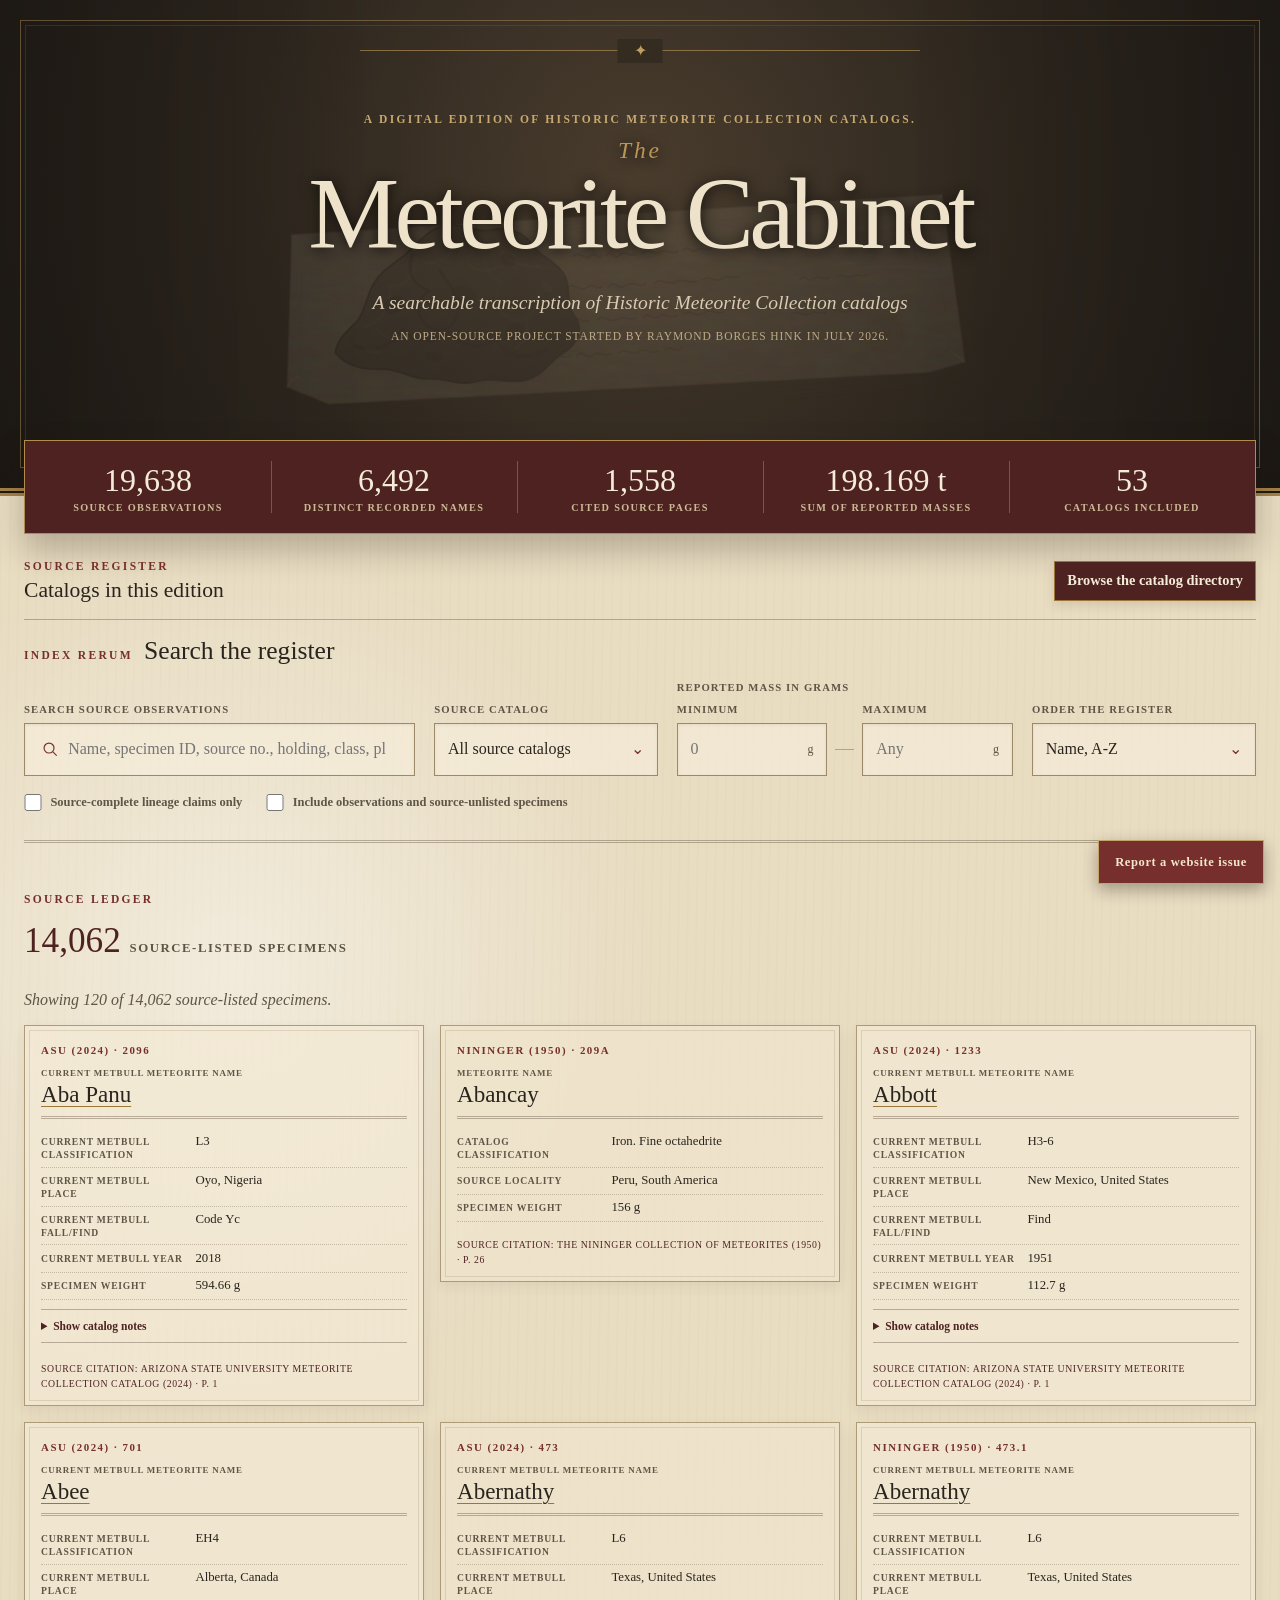
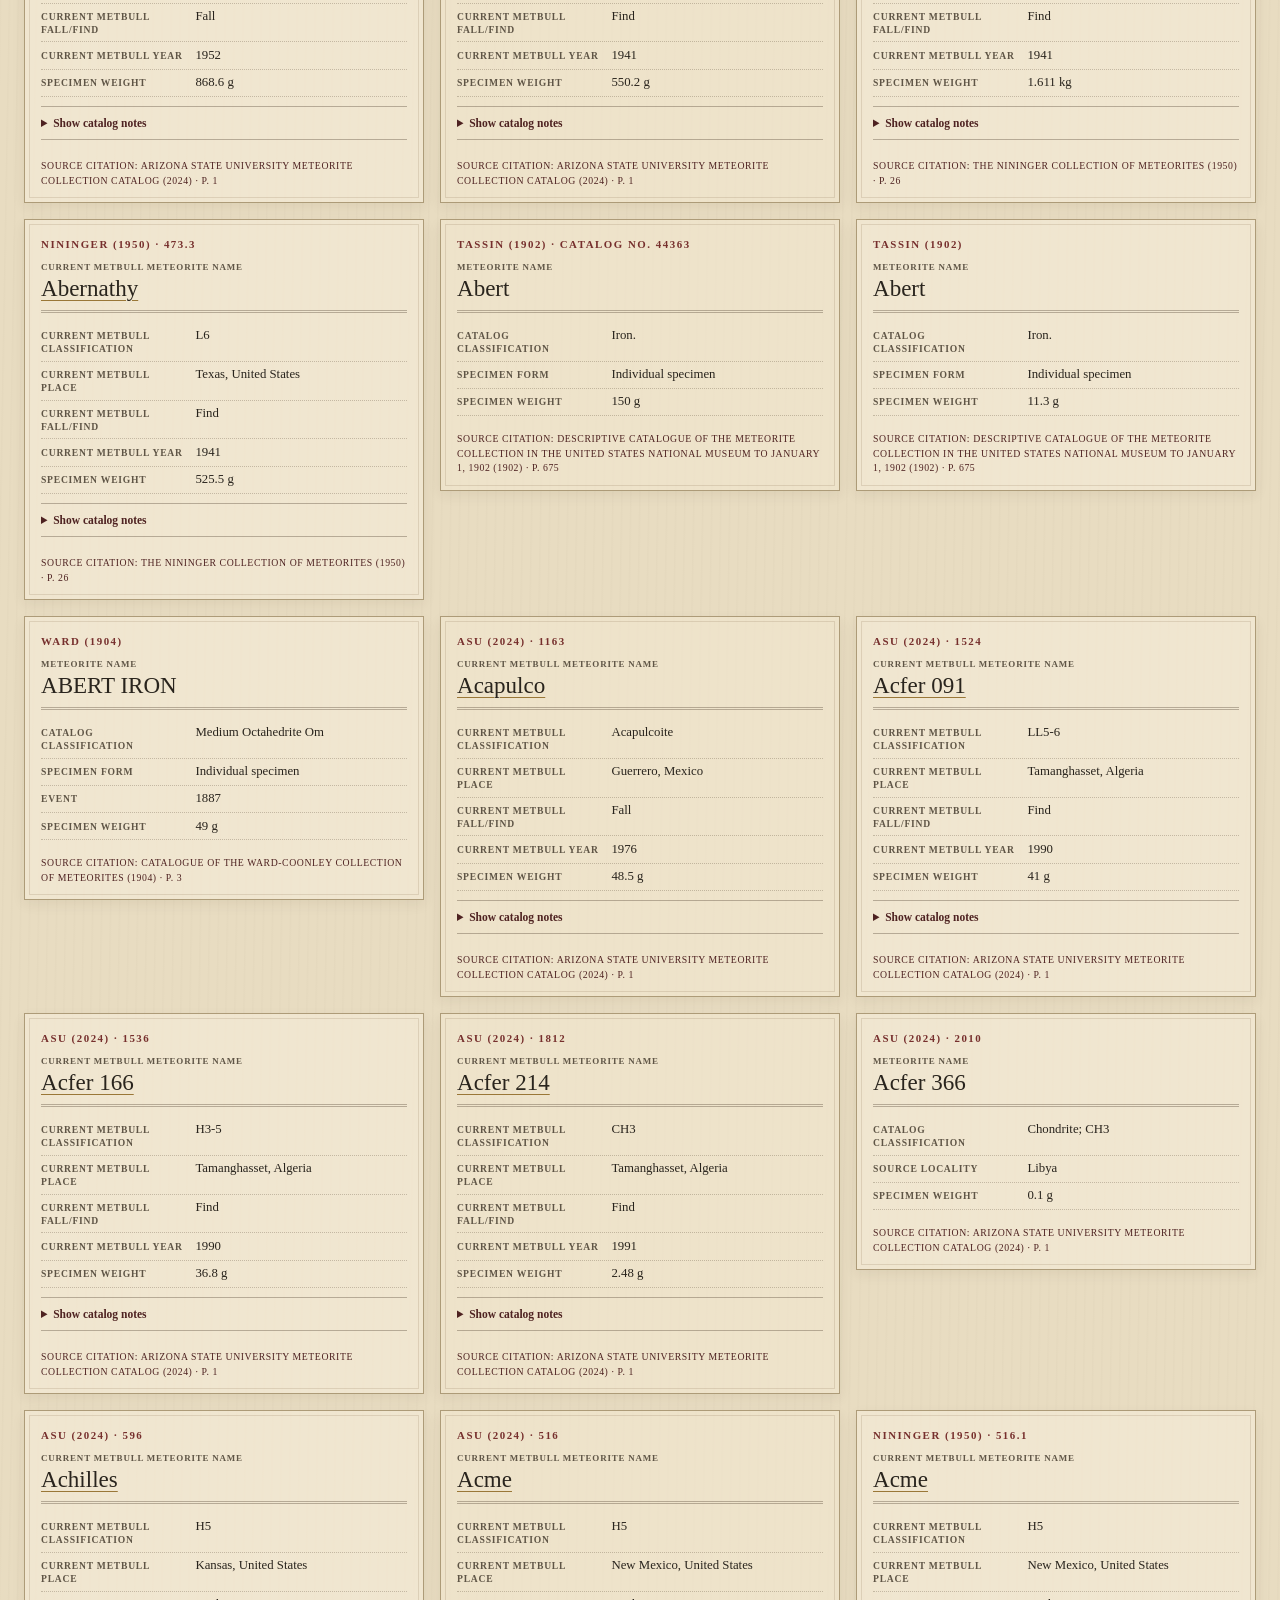
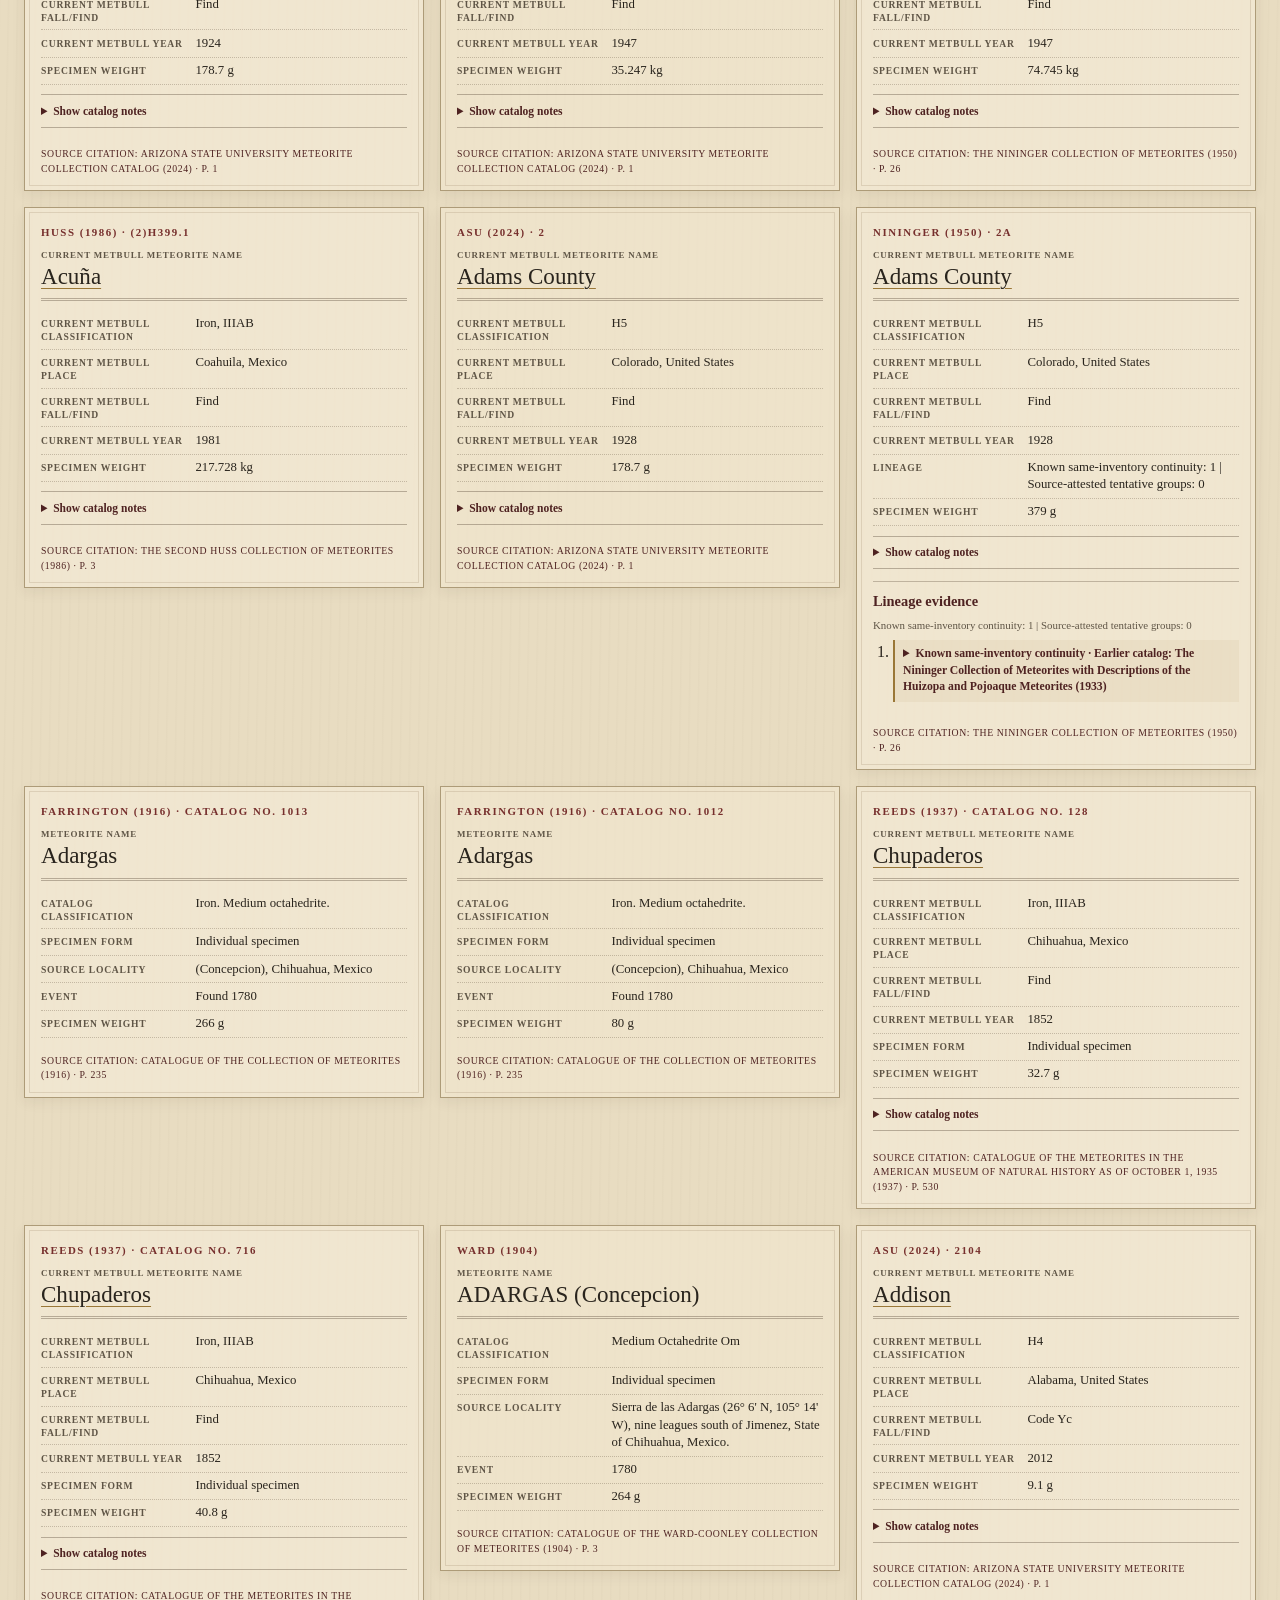
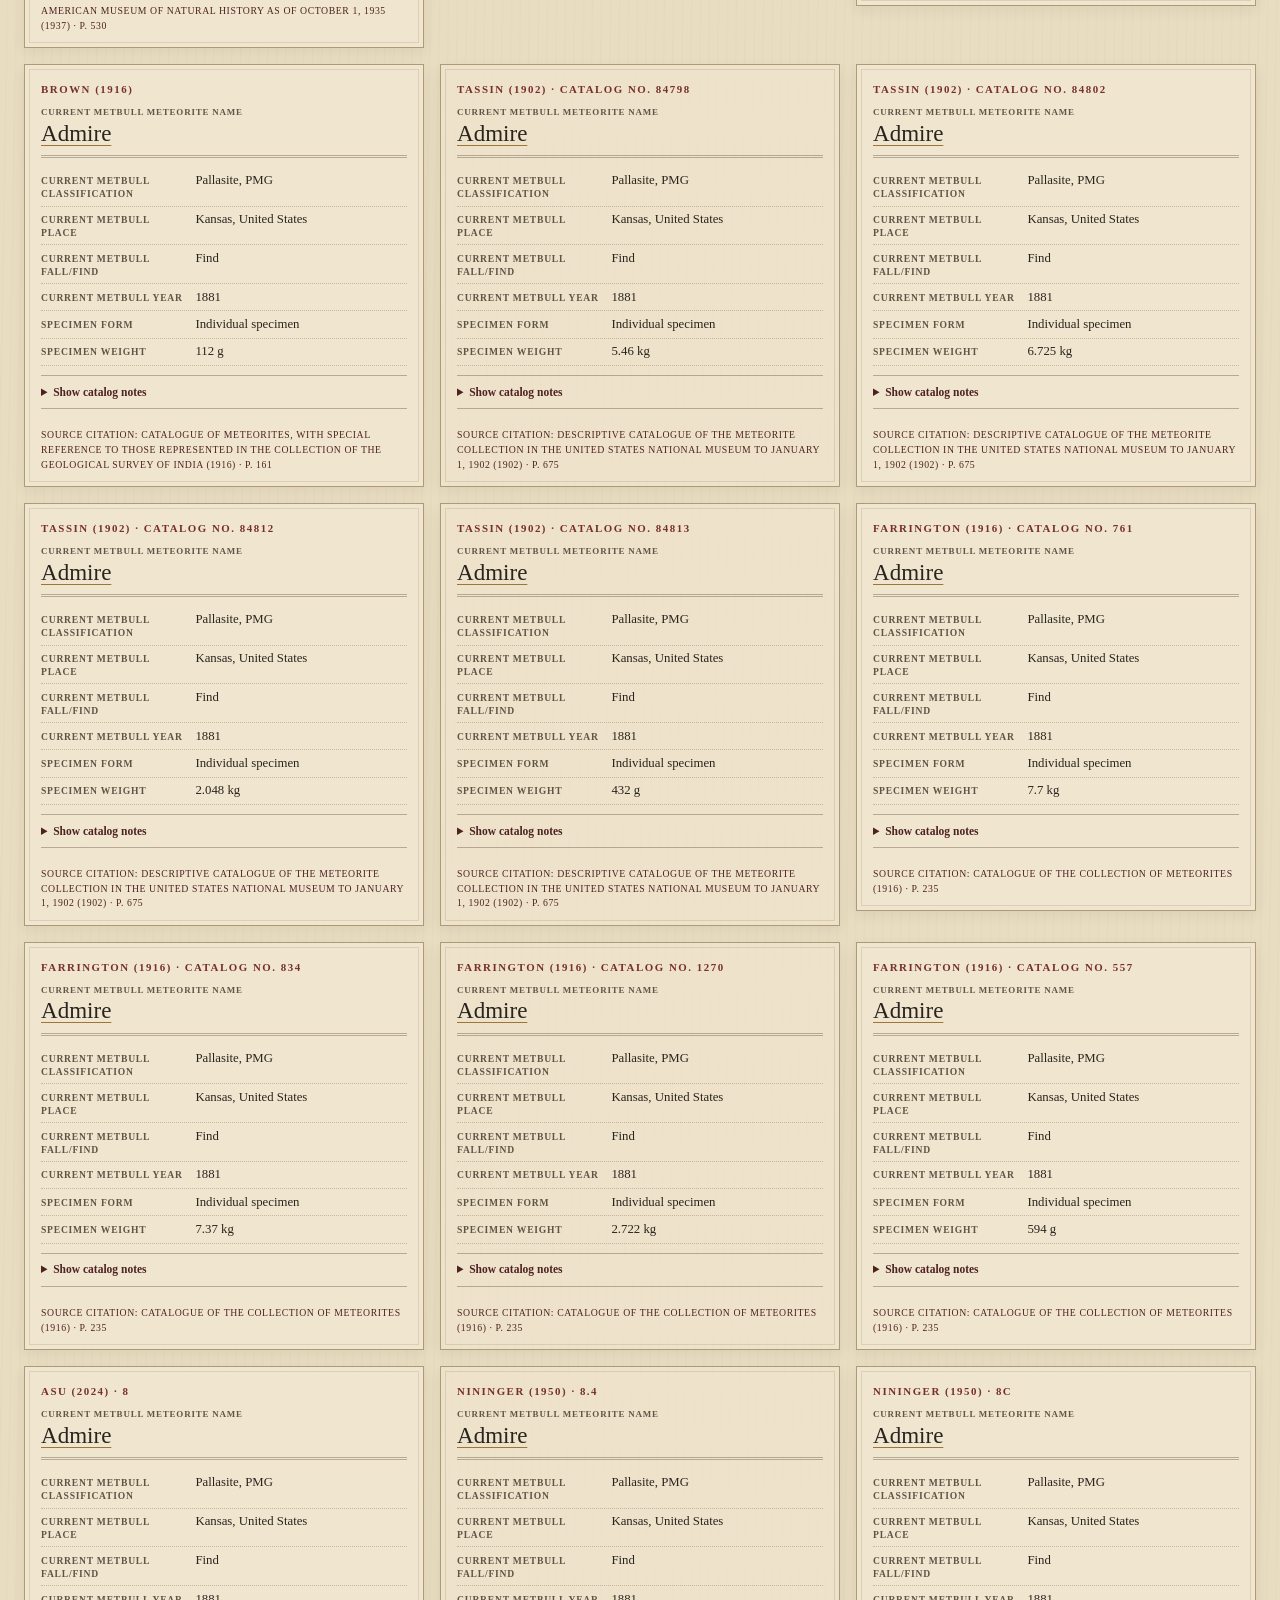
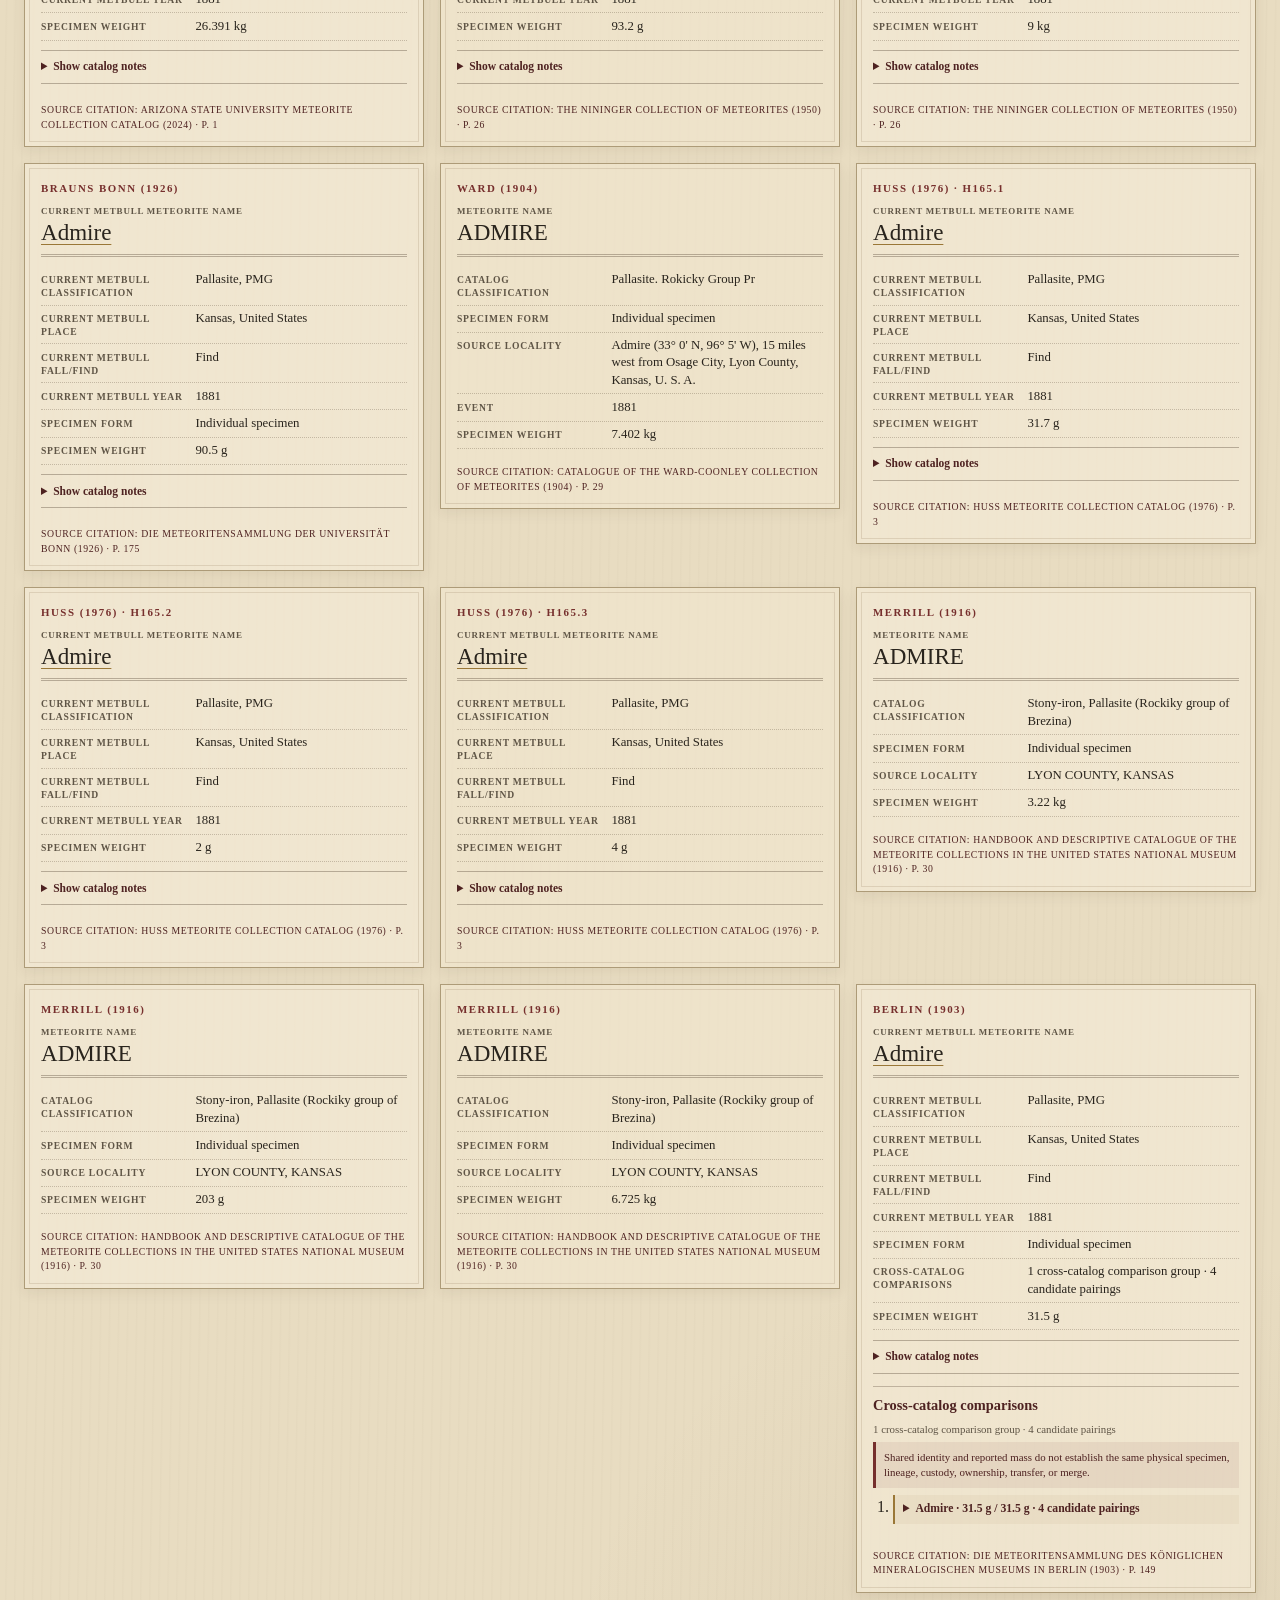
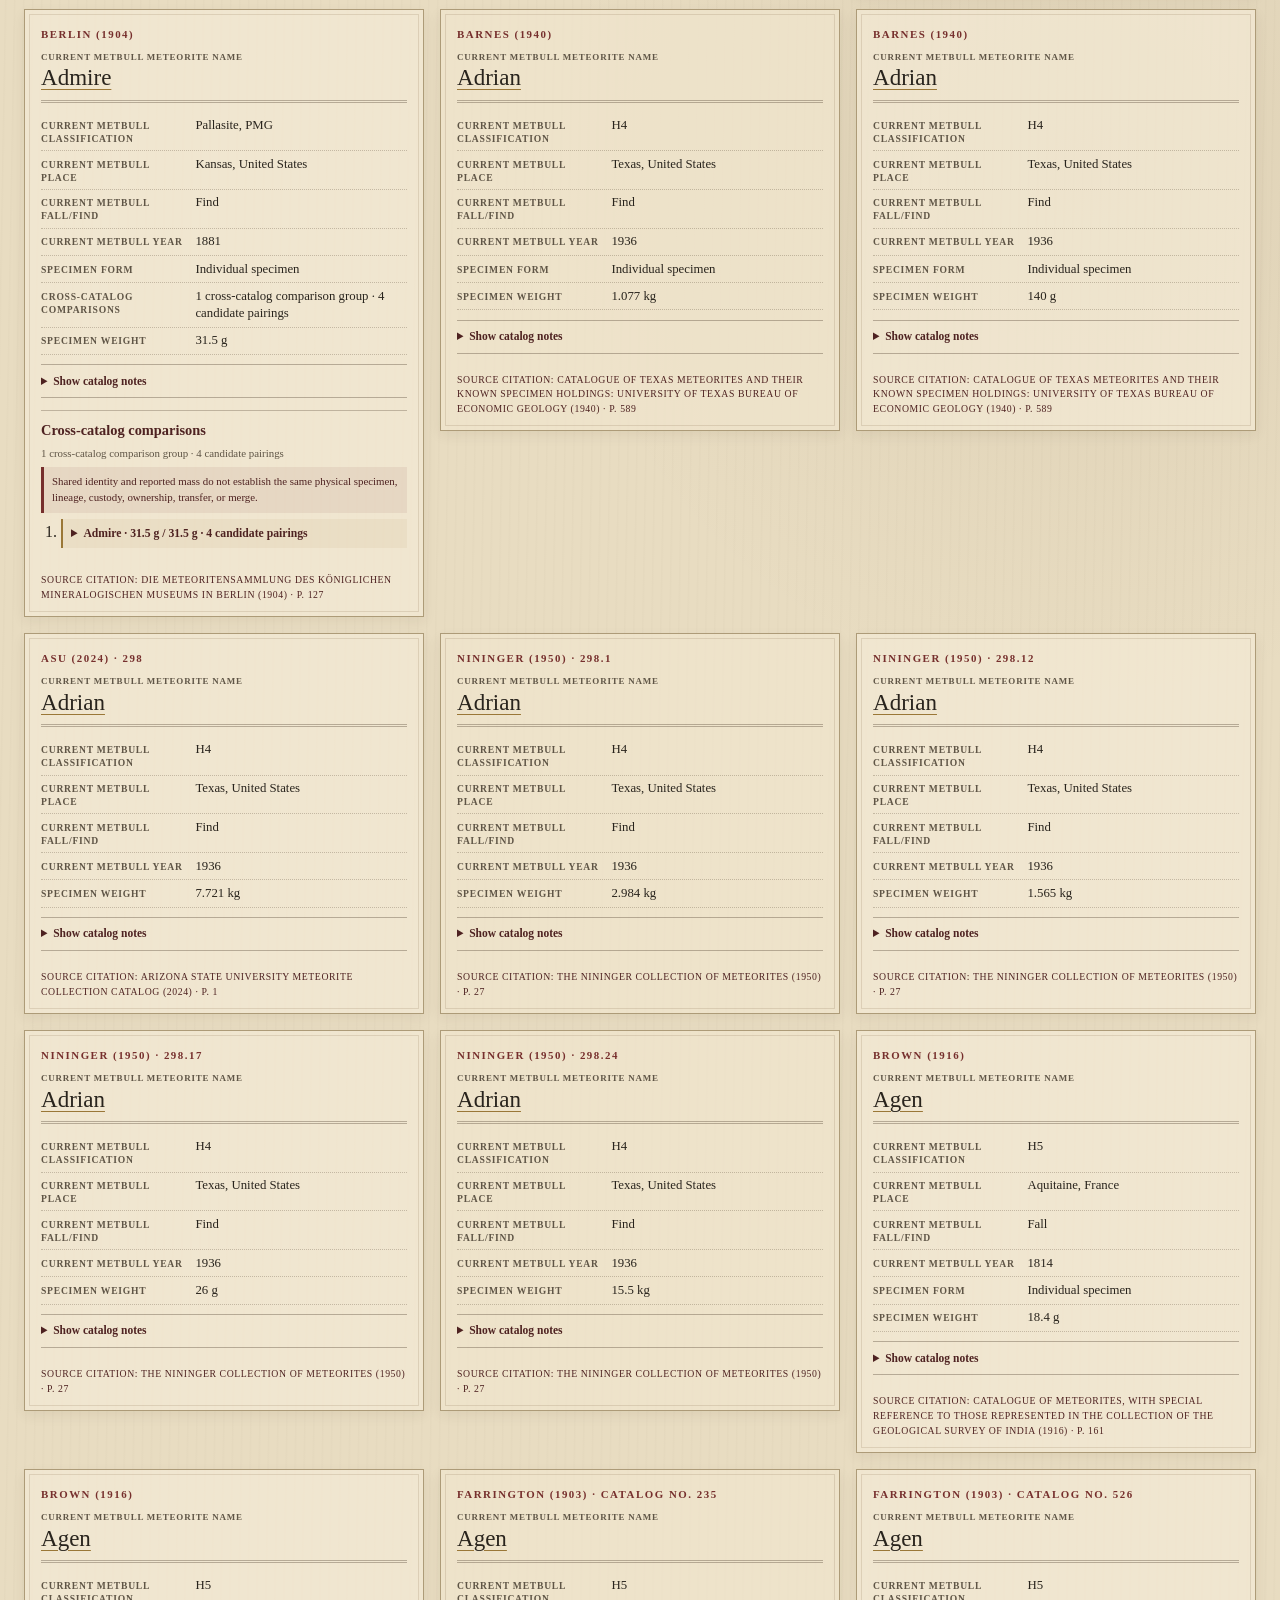
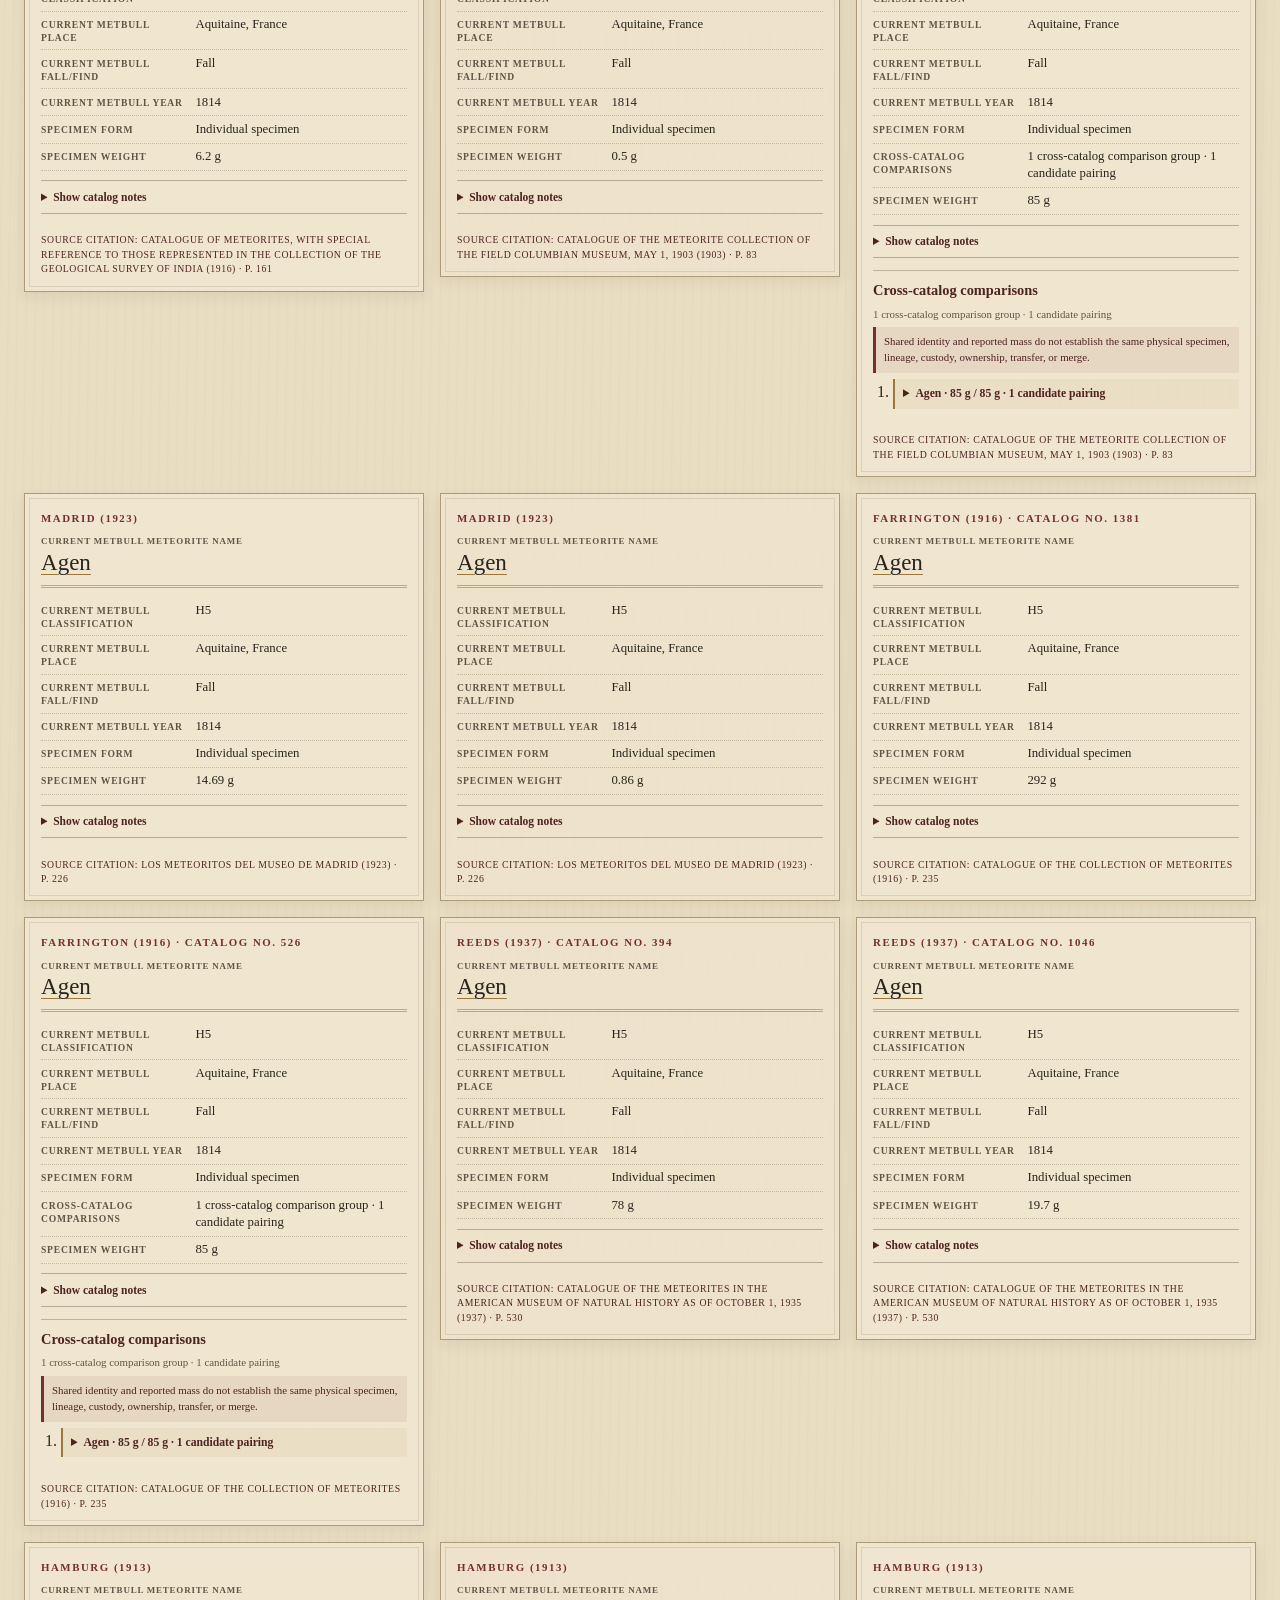
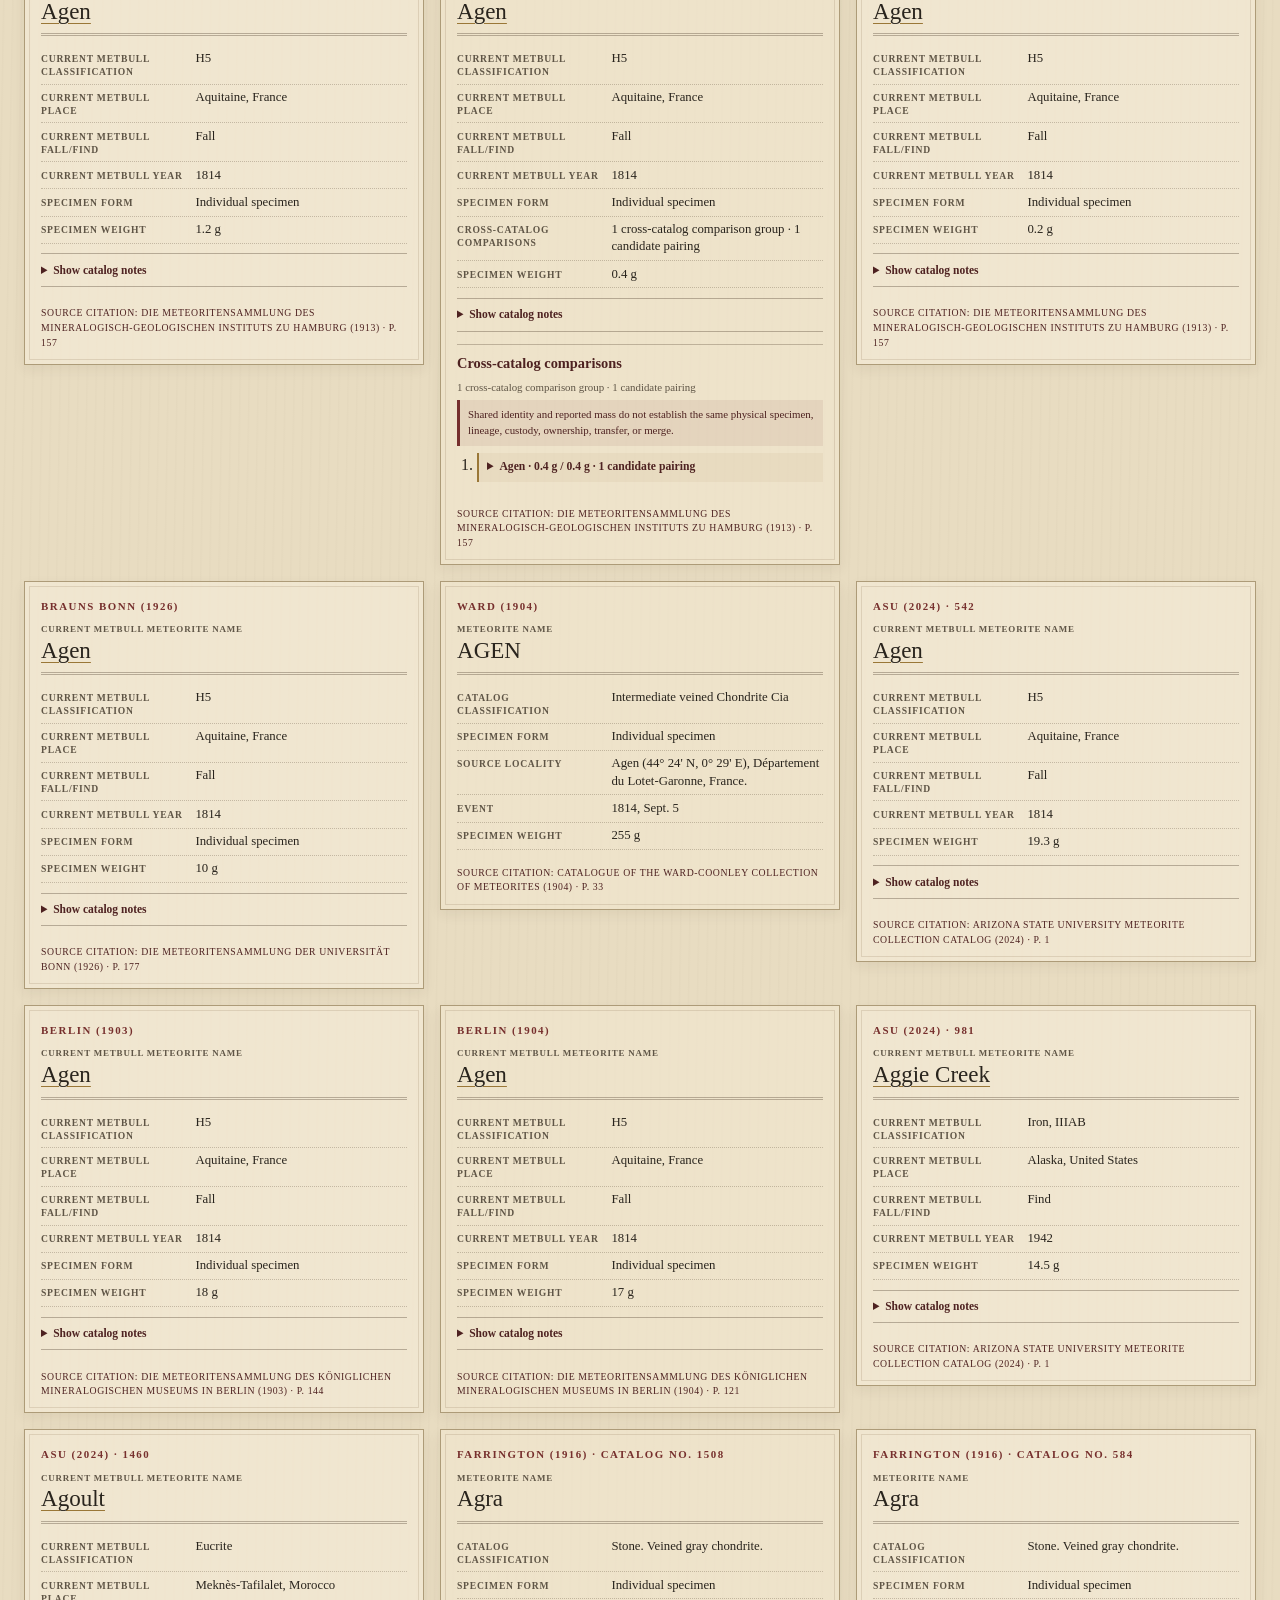
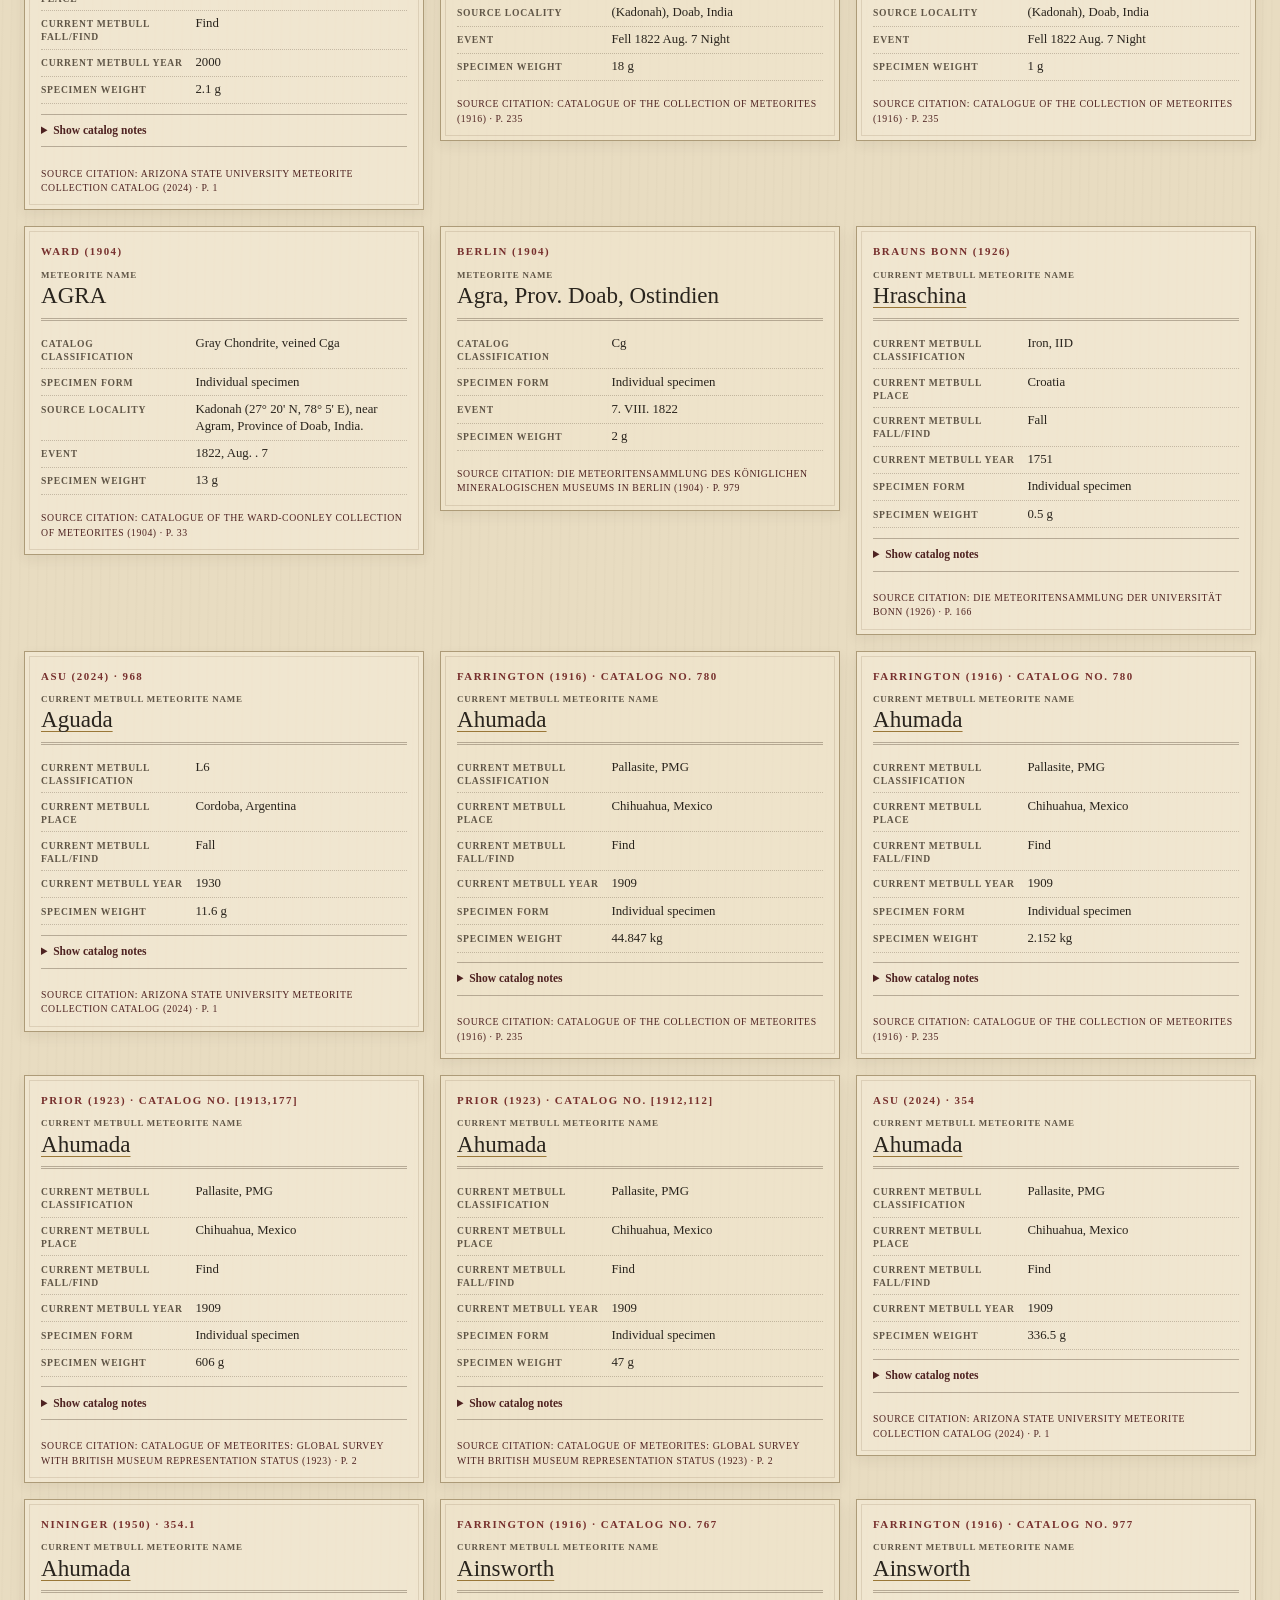
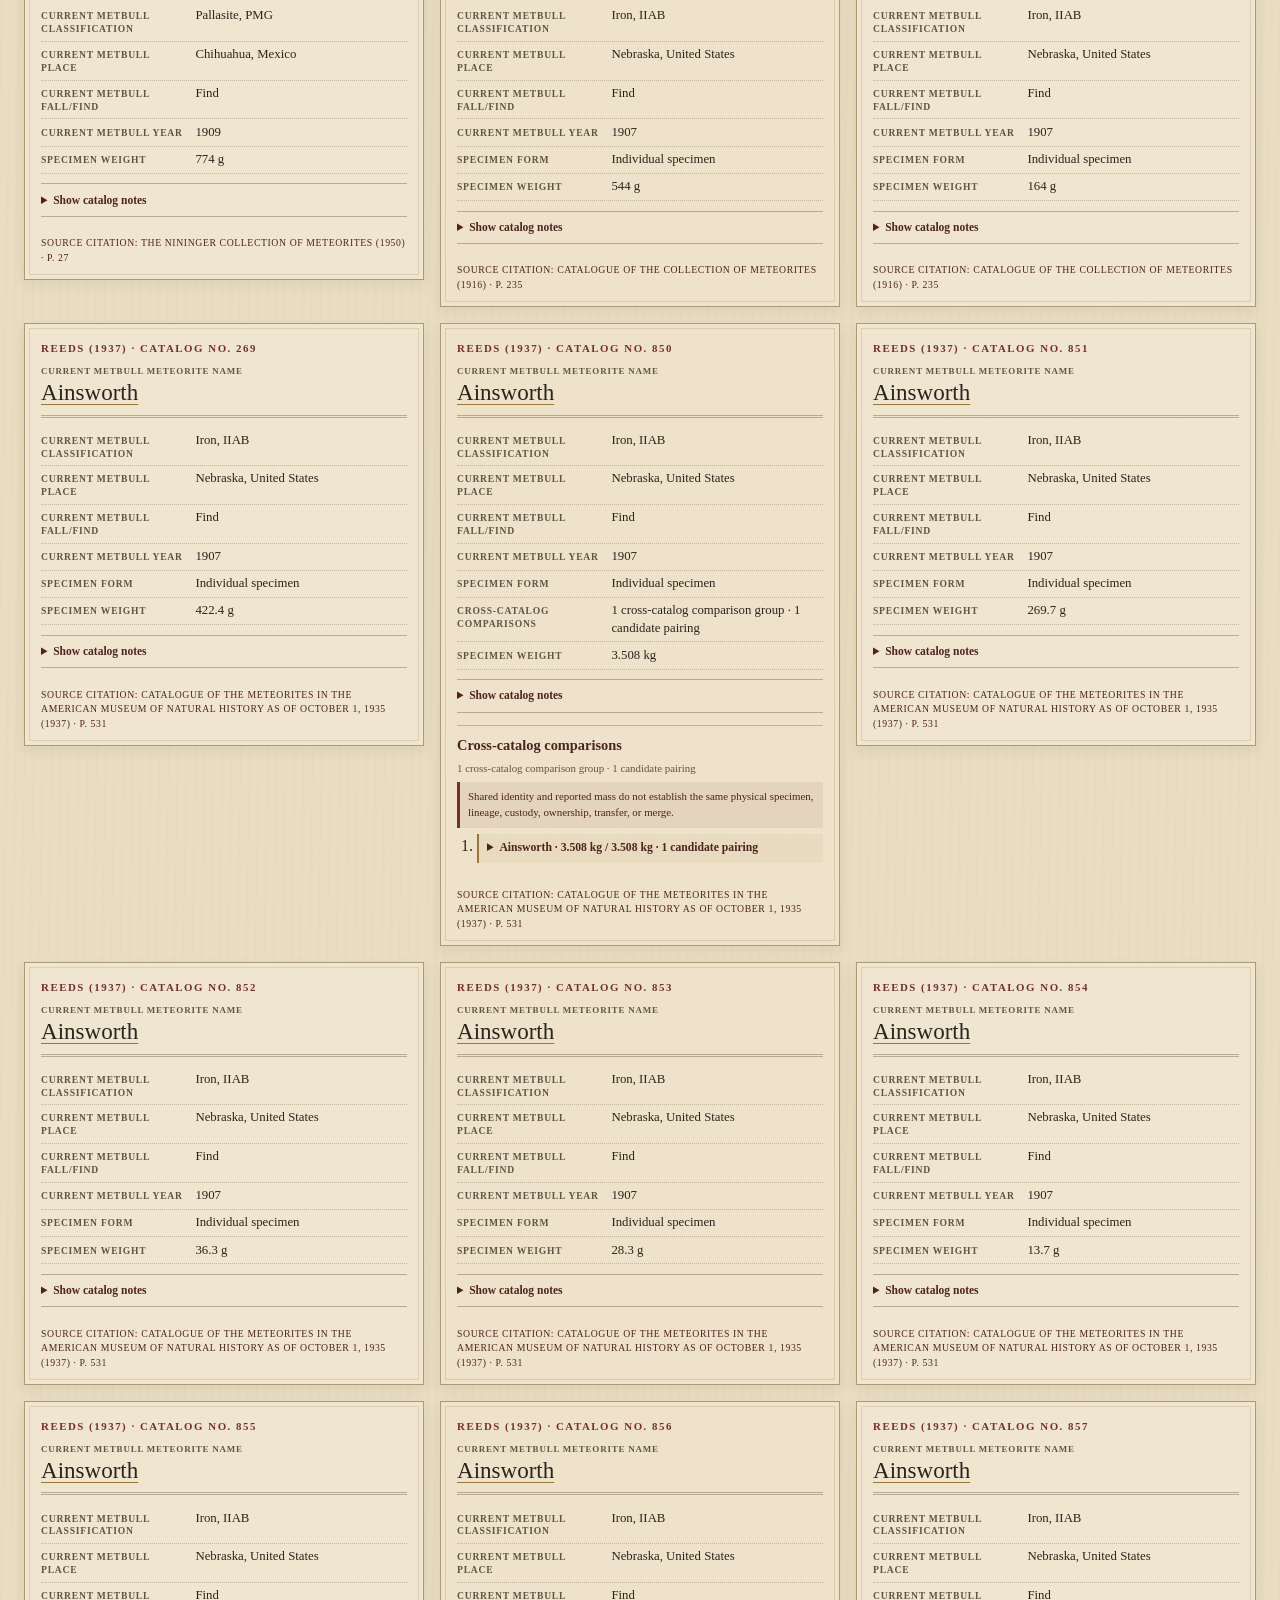
==== index.html @ f14377fd "Publish Antarctic 1980 catalog" ====
<!doctype html>
<html lang="en">
<head>
  <meta charset="utf-8">
  <meta name="viewport" content="width=device-width, initial-scale=1">
  <meta name="description" content="An independently structured factual index of observations from historic meteorite collection catalogs.">
  <meta name="author" content="Raymond Borges Hink">
  <meta name="theme-color" content="#2d241b">
  <title>The Meteorite Cabinet | Historical Collection Index</title>
  <link rel="icon" href="./favicon.svg" type="image/svg+xml">
  <link rel="stylesheet" href="./styles.css?v=20260913-antarctic-1980-1">
  <script src="./app.js?v=20260913-antarctic-1980-1" defer></script>
</head>
<body>
  <a class="skip-link" href="#catalog">Skip to catalog</a>

  <header class="masthead">
    <div class="masthead-rule" aria-hidden="true"><span>&#10022;</span></div>
    <div class="masthead-inner">
      <p class="kicker">A digital edition of historic meteorite collection catalogs.</p>
      <h1><span>The</span> Meteorite Cabinet</h1>
      <p class="deck">A searchable transcription of Historic Meteorite Collection catalogs</p>
      <p class="project-credit">An open-source project started by Raymond Borges Hink in July 2026.</p>
    </div>
    <img class="collector-artifact" src="./meteorite-collector-artifact-v1.svg" alt="" aria-hidden="true">
  </header>

  <main id="catalog" class="page-shell" tabindex="-1">
    <section class="statistics" aria-label="Source observation statistics">
      <div><strong id="stat-specimens">-</strong><span>source observations</span></div>
      <div><strong id="stat-names">-</strong><span>distinct recorded names</span></div>
      <div><strong id="stat-pages">-</strong><span>cited source pages</span></div>
      <div><strong id="stat-mass">-</strong><span>sum of reported masses</span></div>
      <div><strong id="stat-catalogs">-</strong><span>catalogs included</span></div>
    </section>

    <section class="source-summary homepage-source-summary" aria-labelledby="source-summary-heading">
      <header>
        <div>
          <p class="eyebrow">Source register</p>
          <h2 id="source-summary-heading">Catalogs in this edition</h2>
        </div>
        <div class="source-register-links">
          <a class="master-list-link" href="./catalogs.html">
            <strong>Browse the catalog directory</strong>
          </a>
        </div>
      </header>
    </section>

    <section class="catalog-tools" aria-labelledby="catalog-heading">
      <div class="section-heading">
        <p>Index Rerum</p>
        <h2 id="catalog-heading">Search the register</h2>
      </div>

      <form id="filter-form" class="filters" role="search">
        <label class="search-field">
          <span>Search source observations</span>
          <span class="input-wrap search-wrap">
            <svg aria-hidden="true" viewBox="0 0 24 24"><circle cx="10.5" cy="10.5" r="6.5"></circle><path d="m15.5 15.5 5 5"></path></svg>
            <input id="search" name="q" type="search" autocomplete="off" placeholder="Name, specimen ID, source no., holding, class, place, date, or composition">
          </span>
        </label>

        <label class="catalog-field">
          <span>Source catalog</span>
          <span class="select-wrap">
            <select id="catalog-filter" name="catalog">
              <option value="">All source catalogs</option>
            </select>
          </span>
        </label>

        <fieldset class="weight-range">
          <legend>Reported mass in grams</legend>
          <label>
            <span>Minimum</span>
            <span class="input-wrap number-wrap"><input id="min-weight" name="min" type="number" min="0" step="any" inputmode="decimal" placeholder="0"><b>g</b></span>
          </label>
          <span class="range-rule" aria-hidden="true"></span>
          <label>
            <span>Maximum</span>
            <span class="input-wrap number-wrap"><input id="max-weight" name="max" type="number" min="0" step="any" inputmode="decimal" placeholder="Any"><b>g</b></span>
          </label>
        </fieldset>

        <label class="sort-field">
          <span>Order the register</span>
          <span class="select-wrap">
            <select id="sort" name="sort">
              <option value="name-asc">Name, A-Z</option>
              <option value="name-desc">Name, Z-A</option>
              <option value="designation-asc">Designation / source identifier, ascending</option>
              <option value="designation-desc">Designation / source identifier, descending</option>
              <option value="weight-asc">Weight, lightest first</option>
              <option value="weight-desc">Weight, heaviest first</option>
            </select>
          </span>
        </label>

        <div class="filter-toggles">
          <label class="filter-toggle lineage-field">
            <input id="lineage-only" name="lineage" type="checkbox" value="1">
            <span>Source-complete lineage claims only</span>
          </label>
          <label class="filter-toggle unknown-weight-field">
            <input id="include-unknown-weight" name="include-unknown-weight" type="checkbox">
            <span>Include observations and source-unlisted specimens</span>
          </label>
        </div>
      </form>
    </section>

    <section class="results-section" aria-labelledby="results-heading">
      <div class="results-bar">
        <div>
          <p class="eyebrow">Source ledger</p>
          <h2 id="results-heading"><span id="result-count">Loading</span> <small id="result-unit">source-listed specimens</small></h2>
        </div>
        <button id="clear-filters" class="text-button" type="button" hidden>Clear filters</button>
      </div>

      <p id="status" class="status" role="status" aria-live="polite">Opening the factual index...</p>
      <p id="current-context-status" class="status current-context-status" role="status" aria-live="polite" hidden></p>
      <div id="results" class="catalog-grid" aria-busy="true"></div>
      <div class="more-row"><button id="show-more" class="button secondary-button" type="button" hidden>Show more cards</button></div>

      <div id="empty-state" class="empty-state" hidden>
        <span aria-hidden="true">&#10022;</span>
        <h3>No cards answer that description</h3>
        <p>Try a broader name, specimen ID, source number, holding, classification, locality, date, composition, catalog, or mass interval.</p>
        <button class="button" type="button" data-clear-filters>Clear the search</button>
      </div>

      <div id="error-state" class="empty-state error-state" role="alert" hidden>
        <span aria-hidden="true">!</span>
        <h3 id="error-heading" tabindex="-1">The factual index could not be opened</h3>
        <p id="error-message">The public catalog data is presently unavailable.</p>
        <button id="retry" class="button" type="button">Try again</button>
      </div>

      <noscript><p class="empty-state">JavaScript is required to search and display this factual index.</p></noscript>
    </section>
  </main>

  <footer>
    <p><i aria-hidden="true"></i> Historical Meteorite Collection <i aria-hidden="true"></i></p>
    <p>Independent facts-only index of catalog observations with source-level attribution. Source rights and folio eligibility are assessed catalog by catalog; see <a href="./NOTICE.md">NOTICE</a>.</p>
    <p class="issue-report-action"><button id="issue-report-open" class="issue-report-button" type="button">Report a website issue</button></p>
    <noscript><p class="issue-report-fallback"><a href="https://github.com/rayborg/Historical-meteorite-collections/issues/new?template=data-error.yml" target="_blank" rel="noopener noreferrer">Report a website issue on GitHub (opens in a new tab)</a></p></noscript>
    <p class="artifact-credit">Meteorite collector artifact produced by Raymond Borges Hink.</p>
  </footer>

  <template id="record-template">
    <article class="record-card">
      <header class="record-heading">
        <div>
          <p class="designation"></p>
          <p class="record-semantic-label"></p>
          <p class="source-name-label">Meteorite name</p>
          <h3 class="record-name"></h3>
        </div>
      </header>
      <section class="record-description" aria-label="Description" hidden>
        <h4>Description</h4>
        <p></p>
      </section>
      <dl class="record-meta" aria-label="Catalog record details"></dl>
      <footer class="record-footer">
        <p class="record-source"></p>
      </footer>
    </article>
  </template>

  <dialog id="issue-report-dialog" aria-labelledby="issue-report-title" aria-describedby="issue-report-description">
    <div class="dialog-frame issue-report-frame">
      <header>
        <div>
          <p>Public issue intake</p>
          <h2 id="issue-report-title">Report a website issue</h2>
        </div>
        <button id="issue-report-close" class="dialog-close" type="button" aria-label="Close issue report dialog">&times;</button>
      </header>
      <div class="issue-report-content">
        <p id="issue-report-description">Reports are stored as public GitHub issues. A GitHub account and login are required to submit the issue form, where GitHub applies its abuse controls.</p>
        <p>Do not include email addresses, contact details, private correspondence, credentials, or other private or sensitive data.</p>
      <form id="issue-report-form" class="issue-report-form" novalidate>
          <div class="issue-report-honeypot" aria-hidden="true">
            <label for="issue-report-website">Leave this field empty</label>
            <input id="issue-report-website" name="website" type="text" autocomplete="off" tabindex="-1">
          </div>
          <label class="issue-report-challenge" for="issue-report-answer">
            <span id="issue-report-question">Anti-spam check</span>
            <input id="issue-report-answer" name="answer" type="text" inputmode="numeric" pattern="[0-9]+" autocomplete="off" required aria-describedby="issue-report-help issue-report-error">
          </label>
          <p id="issue-report-help" class="issue-report-help">Answer the addition question, then continue to the public GitHub issue form.</p>
          <p id="issue-report-error" class="issue-report-error" role="alert" aria-live="assertive" hidden></p>
          <div class="issue-report-actions">
            <button class="button" type="submit">Continue to GitHub</button>
            <button id="issue-report-cancel" class="button secondary-button" type="button">Cancel</button>
          </div>
        </form>
      </div>
    </div>
  </dialog>

  <dialog id="folio-dialog" aria-labelledby="folio-dialog-title">
    <div class="dialog-frame">
      <header>
        <div>
          <p id="folio-dialog-catalog"></p>
          <h2 id="folio-dialog-title">Catalog folio</h2>
        </div>
        <button id="folio-dialog-close" class="dialog-close" type="button" aria-label="Close folio viewer">&times;</button>
      </header>
      <figure>
        <div class="dialog-image-wrap">
          <img id="folio-dialog-image" alt="">
          <p id="folio-image-status" role="status" aria-live="polite"></p>
        </div>
        <figcaption id="folio-dialog-caption"></figcaption>
      </figure>
      <nav class="dialog-nav" aria-label="Catalog folio pages">
        <button id="previous-folio" type="button">Previous folio</button>
        <span id="folio-position" aria-live="polite"></span>
        <button id="next-folio" type="button">Next folio</button>
      </nav>
    </div>
  </dialog>
</body>
</html>
---- styles.css ----
:root {
  --paper: #e8dcc1;
  --paper-light: #f4ecd9;
  --paper-deep: #d5c39f;
  --ink: #29241d;
  --ink-soft: #5f5546;
  --oxblood: #762f2d;
  --oxblood-dark: #4e2221;
  --brass: #9a7737;
  --rule: rgba(64, 48, 31, 0.33);
  --serif: Iowan Old Style, Palatino Linotype, Book Antiqua, Palatino, Baskerville, Georgia, serif;
  --display: Baskerville, Iowan Old Style, Palatino Linotype, Georgia, serif;
  color-scheme: light;
}

* { box-sizing: border-box; }

html {
  scroll-behavior: smooth;
  background: #332b21;
}

body {
  min-width: 280px;
  margin: 0;
  color: var(--ink);
  font-family: var(--serif);
  line-height: 1.5;
  word-break: normal;
  overflow-wrap: normal;
  hyphens: none;
  background-color: var(--paper);
  background-image:
    radial-gradient(circle at 18% 5%, rgba(255, 255, 255, .44), transparent 27rem),
    radial-gradient(circle at 85% 42%, rgba(103, 75, 39, .07), transparent 34rem),
    repeating-linear-gradient(91deg, transparent 0, rgba(67, 49, 27, .018) 1px, transparent 3px, transparent 9px);
}

button, input, select { font: inherit; }
button, select { cursor: pointer; }
button:focus-visible, input:focus-visible, select:focus-visible, a:focus-visible {
  outline: 3px solid var(--oxblood);
  outline-offset: 3px;
}
summary:focus-visible {
  outline: 3px solid var(--oxblood);
  outline-offset: 3px;
}

.skip-link {
  position: fixed;
  z-index: 100;
  top: .75rem;
  left: .75rem;
  padding: .6rem 1rem;
  color: var(--paper-light);
  background: var(--oxblood-dark);
  transform: translateY(-150%);
}
.skip-link:focus { transform: none; }

.masthead {
  position: relative;
  min-height: 31rem;
  overflow: hidden;
  display: grid;
  place-items: center;
  padding: 5.5rem 1.5rem 7.5rem;
  color: #eee3ca;
  text-align: center;
  background:
    linear-gradient(90deg, rgba(0, 0, 0, .18), transparent 30%, transparent 70%, rgba(0, 0, 0, .18)),
    radial-gradient(circle at 50% 35%, #493c2d 0, #2d261e 55%, #211c17 100%);
  border-bottom: 8px double #a48144;
}
.masthead::before,
.masthead::after {
  content: "";
  position: absolute;
  inset: 1.25rem;
  pointer-events: none;
  border: 1px solid rgba(187, 153, 90, .43);
}
.masthead::after { inset: 1.55rem; border-color: rgba(187, 153, 90, .16); }
.masthead-inner { position: relative; z-index: 2; max-width: 68rem; }
.kicker, .section-heading p, .eyebrow {
  margin: 0 0 .7rem;
  color: #c7a96f;
  font-size: .72rem;
  font-weight: 700;
  letter-spacing: .2em;
  text-transform: uppercase;
}
.masthead h1 {
  margin: 0;
  font-family: var(--display);
  font-size: clamp(3rem, 8vw, 7.2rem);
  font-weight: 400;
  letter-spacing: -.045em;
  line-height: .88;
  text-shadow: 0 2px 14px #100d0a;
}
.masthead h1 span {
  display: block;
  margin-bottom: .55rem;
  color: #b99658;
  font-size: .23em;
  font-style: italic;
  letter-spacing: .12em;
}
.deck {
  max-width: 48rem;
  margin: 1.8rem auto 0;
  color: #d8cbb1;
  font-size: clamp(1rem, 2vw, 1.22rem);
  font-style: italic;
}
.project-credit {
  margin: .65rem auto 0;
  color: #bdaa85;
  font-size: .72rem;
  letter-spacing: .08em;
  text-transform: uppercase;
}
.masthead-rule {
  position: absolute;
  z-index: 3;
  top: 3.15rem;
  left: 50%;
  width: min(35rem, calc(100% - 7rem));
  height: 1px;
  background: rgba(190, 154, 87, .6);
  transform: translateX(-50%);
}
.masthead-rule span {
  position: absolute;
  top: 50%;
  left: 50%;
  padding: 0 1rem;
  color: #c19e60;
  background: #342b21;
  transform: translate(-50%, -50%);
}
.collector-artifact {
  position: absolute;
  z-index: 1;
  left: 50%;
  bottom: 1.75rem;
  width: min(75rem, calc(100% - 5rem));
  height: auto;
  opacity: .14;
  pointer-events: none;
  transform: translateX(-50%);
}

.page-shell { position: relative; z-index: 4; width: min(90rem, calc(100% - 3rem)); margin: -3.5rem auto 0; }
.statistics {
  display: grid;
  grid-template-columns: repeat(5, minmax(0, 1fr));
  color: var(--paper-light);
  background: var(--oxblood-dark);
  border: 1px solid #b18c4e;
  box-shadow: 0 1rem 2rem rgba(30, 21, 13, .25);
}
.statistics div { position: relative; min-width: 0; padding: 1.35rem 1rem 1.2rem; text-align: center; }
.statistics div + div::before { content: ""; position: absolute; left: 0; top: 22%; height: 56%; border-left: 1px solid rgba(225, 201, 157, .3); }
.statistics strong { display: block; font-size: clamp(1.35rem, 3vw, 2rem); font-weight: 400; line-height: 1.1; font-variant-numeric: tabular-nums; }
.statistics span { display: block; margin-top: .2rem; color: #ccb996; font-size: .64rem; font-weight: 700; letter-spacing: .13em; line-height: 1.3; text-transform: uppercase; }

.section-heading p, .results-bar .eyebrow { color: var(--oxblood); }

.source-summary { margin: 4rem auto 0; }
.source-summary > header { max-width: 44rem; margin: 0 auto 1.5rem; text-align: center; }
.source-summary > header .eyebrow { margin-bottom: .45rem; color: var(--oxblood); }
.source-summary > header h2 { margin: 0; font-size: clamp(1.8rem, 3.5vw, 2.5rem); font-weight: 400; }
.source-summary > header h2::after { content: "◆"; display: block; margin: .65rem 0; color: var(--brass); font-size: .55rem; }
.source-summary > header > p:not(.eyebrow) { margin: 0; color: var(--ink-soft); font-size: .88rem; font-style: italic; }
.source-register-links { display: flex; flex-wrap: wrap; justify-content: center; gap: .75rem; }
.master-list-link {
  display: inline-flex;
  flex-direction: column;
  gap: .12rem;
  margin-top: 1.1rem;
  padding: .7rem 1rem .65rem;
  color: var(--paper-light);
  text-decoration: none;
  background: var(--oxblood-dark);
  border: 1px solid var(--brass);
  box-shadow: 0 .25rem .65rem rgba(63, 45, 26, .13);
}
.master-list-link strong { font-size: .9rem; font-weight: 700; }
.master-list-link span { color: #d8c7a4; font-size: .7rem; }
.master-list-link:hover { background: var(--oxblood); }
.homepage-source-summary { margin-top: 1.5rem; padding-bottom: 1rem; border-bottom: 1px solid var(--rule); }
.homepage-source-summary > header { max-width: none; margin: 0; display: flex; justify-content: space-between; align-items: center; gap: 1rem; text-align: left; }
.homepage-source-summary > header .eyebrow { margin-bottom: .15rem; }
.homepage-source-summary > header h2 { font-size: 1.35rem; line-height: 1.15; }
.homepage-source-summary > header h2::after { content: none; }
.homepage-source-summary .master-list-link { margin-top: 0; padding: .5rem .75rem; }
.catalog-summary-list { margin: 0; padding: 0; display: grid; grid-template-columns: repeat(3, minmax(0, 1fr)); gap: 1rem; list-style: none; }
.catalog-summary-card {
  position: relative;
  min-width: 0;
  padding: 1.25rem 1.3rem 1.15rem;
  background: rgba(244, 235, 214, .66);
  border: 1px solid #ad9b78;
  box-shadow: 0 .3rem .8rem rgba(63, 45, 26, .06);
}
.catalog-summary-card::before { content: ""; position: absolute; inset: 4px; pointer-events: none; border: 1px solid rgba(126, 103, 66, .16); }
.catalog-summary-card h3 { position: relative; margin: 0; padding: 0 0 .7rem; color: var(--oxblood-dark); font-size: 1.25rem; font-weight: 400; line-height: 1.15; border-bottom: 3px double var(--rule); }
.catalog-summary-card dl { position: relative; margin: .65rem 0 0; }
.catalog-summary-card dl div { min-width: 0; display: grid; grid-template-columns: minmax(7.5rem, .75fr) minmax(0, 1.25fr); gap: .75rem; padding: .3rem 0; border-bottom: 1px dotted rgba(64, 48, 31, .25); }
.catalog-summary-card dt { color: var(--ink-soft); font-size: .62rem; font-weight: 700; letter-spacing: .08em; text-transform: uppercase; }
.catalog-summary-card dd { min-width: 0; margin: 0; font-size: .82rem; line-height: 1.35; overflow-wrap: anywhere; }
.catalog-summary-status { margin: 0; padding: 1.5rem; color: var(--ink-soft); font-style: italic; text-align: center; border: 1px solid var(--rule); }
.catalog-directory-page .masthead { min-height: 25rem; padding-bottom: 6rem; }
.catalog-directory-shell { padding: 2.5rem; background: rgba(232, 220, 193, .96); border: 1px solid #ad9b78; box-shadow: 0 1rem 2rem rgba(30, 21, 13, .2); }
.catalog-directory-shell .source-summary { margin-top: 0; }
.catalog-directory-shell .source-summary > header { max-width: 52rem; }
.catalog-directory-actions { margin-top: 1rem; }
.catalog-directory-actions a { color: var(--oxblood-dark); font-size: .78rem; font-weight: 700; }
.catalog-directory-status { margin: 1.5rem 0 0; padding: 1.5rem; color: var(--ink-soft); font-style: italic; text-align: center; border: 1px solid var(--rule); }
.catalog-directory-error { margin-top: 1.5rem; }
.catalog-directory-page > footer { margin-top: 5rem; }

.catalog-tools { margin-top: 1rem; padding-bottom: 1.5rem; border-bottom: 3px double var(--rule); }
.section-heading { text-align: center; }
.section-heading h2 { margin: 0; font-size: clamp(2rem, 4vw, 3rem); font-weight: 400; }
.section-heading h2::after { content: "◆"; display: block; margin: .75rem 0 1.8rem; color: var(--brass); font-size: .6rem; }
.catalog-tools > .section-heading { display: flex; align-items: baseline; gap: .7rem; margin-bottom: .85rem; text-align: left; }
.catalog-tools > .section-heading p { margin: 0; }
.catalog-tools > .section-heading h2 { font-size: 1.6rem; line-height: 1.15; }
.catalog-tools > .section-heading h2::after { content: none; }
.filters { display: grid; grid-template-columns: minmax(16rem, 1.4fr) minmax(13rem, .8fr) minmax(21rem, 1fr) minmax(14rem, .8fr); gap: 1.2rem; align-items: end; }
.filters > label, .weight-range label { min-width: 0; display: block; }
.filters label > span:first-child, .weight-range legend {
  display: block;
  margin-bottom: .38rem;
  color: var(--ink-soft);
  font-size: .67rem;
  font-weight: 700;
  letter-spacing: .1em;
  text-transform: uppercase;
}
.input-wrap, .select-wrap {
  min-height: 3.25rem;
  display: flex;
  align-items: center;
  color: var(--ink);
  background: rgba(247, 239, 220, .65);
  border: 1px solid #9b8969;
  box-shadow: inset 0 1px 3px rgba(59, 43, 26, .08);
}
.input-wrap:focus-within, .select-wrap:focus-within { border-color: var(--oxblood); box-shadow: 0 0 0 1px var(--oxblood); }
.input-wrap input, .select-wrap select {
  min-width: 0;
  width: 100%;
  height: 3.15rem;
  padding: .65rem .8rem;
  color: inherit;
  background: transparent;
  border: 0;
  outline: 0;
}
.search-wrap svg { flex: 0 0 auto; width: 1.15rem; margin-left: 1rem; fill: none; stroke: var(--oxblood); stroke-width: 1.5; }
.search-wrap input { padding-left: .55rem; }
.select-wrap { position: relative; }
.select-wrap::after { content: "⌄"; position: absolute; right: .8rem; color: var(--oxblood); pointer-events: none; }
.select-wrap select { padding-right: 2.2rem; appearance: none; }
.weight-range { min-width: 0; margin: 0; padding: 0; display: grid; grid-template-columns: 1fr 1.2rem 1fr; gap: .5rem; align-items: end; border: 0; }
.weight-range legend { max-width: 100%; padding: 0; overflow-wrap: anywhere; }
.number-wrap input { -moz-appearance: textfield; }
.number-wrap input::-webkit-inner-spin-button { appearance: none; }
.number-wrap b { padding-right: .8rem; color: var(--ink-soft); font-size: .75rem; font-weight: 400; }
.range-rule { height: 1px; margin-bottom: 1.6rem; background: var(--rule); }
.filters > .filter-toggles { grid-column: 1 / -1; display: flex; flex-wrap: wrap; gap: .45rem 1.5rem; margin-top: -.35rem; }
.filter-toggle { width: fit-content; display: flex; align-items: center; gap: .55rem; padding: .25rem 0; color: var(--ink-soft); font-size: .78rem; font-weight: 700; cursor: pointer; }
.filter-toggle input { flex: 0 0 auto; width: 1.1rem; height: 1.1rem; margin: 0; accent-color: var(--oxblood); }

.results-section { padding: 3rem 0 6rem; }
.results-bar { display: flex; flex-wrap: wrap; justify-content: space-between; align-items: end; gap: 1rem; margin-bottom: 1.3rem; }
.results-bar h2 { margin: -.3rem 0 0; color: var(--oxblood-dark); font-size: 2.2rem; font-weight: 400; font-variant-numeric: tabular-nums; }
.results-bar h2 small { color: var(--ink-soft); font-size: .8rem; font-weight: 700; letter-spacing: .12em; text-transform: uppercase; }
.text-button { padding: .25rem 0; color: var(--oxblood); background: transparent; border: 0; border-bottom: 1px solid currentColor; font-size: .75rem; font-weight: 700; letter-spacing: .08em; text-transform: uppercase; }
.status { min-height: 1.5rem; margin: 0 0 .8rem; color: var(--ink-soft); font-style: italic; }
.status:empty { display: none; }
.current-context-status { padding: .55rem .7rem; border-left: 3px solid var(--brass); }

.catalog-grid { display: grid; grid-template-columns: repeat(3, minmax(0, 1fr)); align-items: start; gap: 1rem; }
.catalog-grid.single-result { grid-template-columns: minmax(0, 1fr); }
.catalog-grid.single-result .record-card { width: min(100%, 52rem); }
.record-card {
  position: relative;
  min-width: 0;
  display: flex;
  flex-direction: column;
  padding: 1rem 1rem .85rem;
  background: rgba(244, 235, 214, .72);
  border: 1px solid #ad9b78;
  box-shadow: 0 .3rem .8rem rgba(63, 45, 26, .07);
}
.record-card::before { content: ""; position: absolute; inset: 4px; pointer-events: none; border: 1px solid rgba(126, 103, 66, .18); }
.record-card:nth-child(6n + 2), .record-card:nth-child(6n + 5) { background: rgba(240, 229, 204, .82); }
.record-heading { min-width: 0; padding-bottom: .6rem; border-bottom: 3px double var(--rule); }
.record-heading > div { min-width: 0; }
.designation { margin: 0 0 .15rem; color: var(--oxblood); font-size: .68rem; font-weight: 700; letter-spacing: .14em; text-transform: uppercase; overflow-wrap: anywhere; }
.record-semantic-label { width: fit-content; max-width: 100%; margin: .4rem 0 .2rem; padding: .22rem .42rem; color: var(--paper-light); background: var(--oxblood-dark); font-size: .6rem; font-weight: 700; letter-spacing: .07em; line-height: 1.35; text-transform: uppercase; overflow-wrap: anywhere; }
.record-semantic-label:empty { display: none; }
.source-name-label { margin: .55rem 0 .08rem; color: var(--ink-soft); font-size: .56rem; font-weight: 700; letter-spacing: .09em; text-transform: uppercase; }
.record-name { margin: 0; font-size: clamp(1.2rem, 1.8vw, 1.55rem); font-weight: 400; line-height: 1.08; overflow-wrap: anywhere; }
.record-name a { color: inherit; text-decoration-color: var(--brass); text-decoration-thickness: 1px; text-underline-offset: .18em; }
.record-description { min-width: 0; margin: .6rem 0 0; }
.record-description h4 { margin: 0 0 .2rem; color: var(--ink-soft); font-size: .6rem; letter-spacing: .08em; text-transform: uppercase; }
.record-description p { margin: 0; font-size: .8rem; line-height: 1.4; overflow-wrap: anywhere; }
.record-meta { margin: .6rem 0 .45rem; }
.record-meta div { min-width: 0; display: grid; grid-template-columns: minmax(7.25rem, 9rem) minmax(0, 1fr); align-items: baseline; gap: .65rem; padding: .28rem 0; border-bottom: 1px dotted rgba(64, 48, 31, .25); }
.record-meta dt { min-width: 0; color: var(--ink-soft); font-size: .6rem; font-weight: 700; letter-spacing: .08em; line-height: 1.35; text-transform: uppercase; word-break: normal; overflow-wrap: normal; hyphens: none; }
.record-meta dd { min-width: 0; margin: 0; font-size: .8rem; line-height: 1.35; word-break: normal; overflow-wrap: anywhere; hyphens: none; }
.record-meta a { color: var(--oxblood-dark); font-weight: 700; overflow-wrap: anywhere; }
.record-meta .current-name-row dd { padding: .25rem .4rem; background: rgba(154, 119, 55, .09); border-left: 2px solid var(--brass); }
.catalog-notes { min-width: 0; margin: .15rem 0 .65rem; border-top: 1px solid var(--rule); border-bottom: 1px solid var(--rule); }
.catalog-notes summary { padding: .45rem 0; color: var(--oxblood-dark); font-size: .72rem; font-weight: 700; cursor: pointer; }
.catalog-notes dl { min-width: 0; margin: 0 0 .45rem; }
.catalog-notes dl div { min-width: 0; display: grid; grid-template-columns: minmax(7.25rem, 9rem) minmax(0, 1fr); gap: .65rem; padding: .28rem 0; border-bottom: 1px dotted rgba(64, 48, 31, .25); }
.catalog-notes dl div:last-child { border-bottom: 0; }
.catalog-notes dt { min-width: 0; color: var(--ink-soft); font-size: .6rem; font-weight: 700; letter-spacing: .08em; line-height: 1.35; text-transform: uppercase; }
.catalog-notes dd { min-width: 0; margin: 0; font-size: .8rem; line-height: 1.35; overflow-wrap: anywhere; }
.lineage-claims, .comparison-groups { min-width: 0; margin: .1rem 0 .6rem; padding-top: .55rem; border-top: 1px solid rgba(64, 48, 31, .28); }
.lineage-claims h4, .comparison-groups h4 { margin: 0 0 .25rem; color: var(--oxblood-dark); font-family: Georgia, serif; font-size: .9rem; }
.lineage-summary, .comparison-summary { margin: 0 0 .55rem; color: var(--ink-soft); font-size: .7rem; line-height: 1.45; overflow-wrap: anywhere; }
.lineage-claims ol, .comparison-groups ol { margin: 0; padding-left: 1.25rem; }
.lineage-claims li, .comparison-groups li { min-width: 0; margin: .4rem 0; }
.lineage-claims details, .comparison-groups details { min-width: 0; padding: .4rem .5rem; background: rgba(154, 119, 55, .07); border-left: 2px solid var(--brass); }
.lineage-claims summary, .comparison-groups summary { cursor: pointer; color: var(--oxblood-dark); font-size: .73rem; font-weight: 700; line-height: 1.4; overflow-wrap: anywhere; }
.lineage-claims p, .lineage-claims a, .comparison-groups p, .comparison-groups a { margin: .3rem 0; font-size: .68rem; line-height: 1.45; overflow-wrap: anywhere; word-break: break-word; }
.lineage-claims a, .comparison-groups a { display: block; color: var(--oxblood-dark); }
.comparison-warning { padding: .45rem .5rem; color: var(--oxblood-dark); background: rgba(118, 47, 45, .08); border-left: 3px solid var(--oxblood); }
.comparison-candidates { margin-top: .5rem !important; }
.comparison-candidates details { background: rgba(255, 255, 255, .18); border-left-width: 1px; }
.lineage-endpoint { min-width: 0; margin: .55rem 0; padding: .45rem; border: 1px dotted rgba(64, 48, 31, .3); }
.lineage-endpoint h5 { margin: 0 0 .3rem; font-size: .7rem; letter-spacing: .04em; text-transform: uppercase; }
.record-footer { position: relative; z-index: 1; margin-top: auto; display: flex; flex-wrap: wrap; justify-content: space-between; gap: .35rem .8rem; padding: .55rem 0 0; color: var(--ink-soft); background: transparent; border: 0; }
.record-footer p { min-width: 0; margin: 0; font-size: .61rem; letter-spacing: .06em; text-transform: uppercase; overflow-wrap: anywhere; }
.record-source { color: var(--oxblood-dark); }
.folio-button {
  flex: 1 0 100%;
  justify-self: start;
  width: max-content;
  margin-top: .25rem;
  padding: .32rem .55rem;
  color: var(--oxblood-dark);
  background: rgba(154, 119, 55, .08);
  border: 1px solid #9b8969;
  font-size: .62rem;
  font-weight: 700;
  letter-spacing: .08em;
  text-transform: uppercase;
}

.more-row { padding-top: 1.5rem; text-align: center; }
.empty-state { padding: 5rem 1rem; text-align: center; border: 1px solid var(--rule); }
.empty-state > span { color: var(--brass); font-size: 1.5rem; }
.empty-state h3 { margin: .6rem 0 .3rem; font-size: 1.6rem; font-weight: 400; }
.empty-state p { margin: 0 auto 1.4rem; color: var(--ink-soft); }
.button { padding: .65rem 1rem; color: #f2e7cf; background: var(--oxblood-dark); border: 1px solid var(--oxblood-dark); }
.secondary-button { color: var(--oxblood-dark); background: transparent; }
.error-state > span { display: grid; place-items: center; width: 2rem; height: 2rem; margin: auto; color: var(--paper-light); background: var(--oxblood); border-radius: 50%; }

body > footer { padding: 2.7rem 1.5rem 3.3rem; color: #cfc0a4; text-align: center; background: #2c251d; border-top: 4px double #9e7d43; }
body > footer p { margin: .25rem auto; max-width: 52rem; font-size: .78rem; }
body > footer p:first-child { color: #dbc9a8; font-size: .7rem; font-weight: 700; letter-spacing: .16em; text-transform: uppercase; }
body > footer .issue-report-action { position: fixed; z-index: 50; right: max(1rem, env(safe-area-inset-right)); bottom: max(1rem, env(safe-area-inset-bottom)); margin: 0; }
body > footer .issue-report-button { min-height: 2.75rem; padding: .55rem 1rem; color: #f4e7cc; background: var(--oxblood); border: 1px solid #c5a46a; box-shadow: 0 .35rem 1rem rgba(28, 20, 14, .35); font-size: .78rem; font-weight: 700; letter-spacing: .05em; }
body > footer .issue-report-button:hover { color: #fff4df; background: #8a3936; border-color: #e2c997; }
body > footer .issue-report-button:focus-visible { outline: 2px solid #e2c997; outline-offset: 3px; }
body:has(dialog[open]) > footer .issue-report-action { visibility: hidden; }
body > footer .issue-report-fallback { margin-top: .7rem; }
body > footer .artifact-credit { margin-top: 1rem; color: #dbc9a8; }
body > footer i { display: inline-block; width: 2.5rem; height: 1px; margin: 0 .7rem .2rem; background: #90713e; }
body > footer a { color: #e2c997; }

dialog {
  width: min(54rem, calc(100% - 2rem));
  max-height: calc(100dvh - 2rem);
  padding: 0;
  color: var(--ink);
  background: var(--paper-light);
  border: 1px solid #b6975e;
  box-shadow: 0 1.5rem 5rem #17120d;
}
dialog::backdrop { background: rgba(24, 19, 14, .84); backdrop-filter: blur(2px); }
.dialog-frame { padding: 1rem; }
.dialog-frame > header { display: flex; justify-content: space-between; gap: 1rem; padding: .35rem .35rem .85rem; border-bottom: 3px double var(--rule); }
.dialog-frame > header > div { min-width: 0; }
.dialog-frame header p { margin: 0 0 .15rem; color: var(--oxblood); font-size: .65rem; font-weight: 700; letter-spacing: .12em; text-transform: uppercase; }
.dialog-frame header h2 { margin: 0; font-size: 1.55rem; font-weight: 400; line-height: 1.1; }
.dialog-close { flex: 0 0 auto; width: 2.5rem; height: 2.5rem; padding: 0; color: var(--ink); background: transparent; border: 1px solid var(--rule); font-size: 1.7rem; line-height: 1; }
.dialog-frame figure { margin: 1rem 0 0; }
.dialog-image-wrap { position: relative; height: min(72dvh, 58rem); min-height: 18rem; overflow: hidden; background: #29251f; }
.dialog-image-wrap img { width: 100%; height: 100%; display: block; object-fit: contain; object-position: center; }
.dialog-image-wrap img[hidden] { display: none; }
.dialog-image-wrap p { position: absolute; inset: 50% auto auto 50%; width: min(25rem, calc(100% - 2rem)); margin: 0; color: #dfd1b5; font-size: .85rem; text-align: center; transform: translate(-50%, -50%); }
.dialog-frame figcaption { padding: .55rem .35rem 0; color: var(--ink-soft); font-size: .72rem; font-style: italic; text-align: center; }
.dialog-nav { display: grid; grid-template-columns: 1fr auto 1fr; align-items: center; gap: .75rem; padding: .8rem .35rem .1rem; }
.dialog-nav button { justify-self: start; padding: .3rem 0; color: var(--oxblood); background: none; border: 0; border-bottom: 1px solid currentColor; font-size: .72rem; }
.dialog-nav button:last-child { justify-self: end; }
.dialog-nav button:disabled { visibility: hidden; }
.dialog-nav span { color: var(--ink-soft); font-size: .68rem; text-align: center; }
.issue-report-frame { padding: 1.25rem; }
#issue-report-dialog { width: min(38rem, calc(100% - 2rem)); }
.issue-report-content { padding: .9rem .35rem .25rem; }
.issue-report-content > p { margin: 0 0 .75rem; color: var(--ink-soft); font-size: .88rem; }
.issue-report-content > p:first-child { color: var(--ink); }
.issue-report-form { position: relative; margin-top: 1.2rem; padding-top: 1rem; border-top: 1px solid var(--rule); }
.issue-report-honeypot { position: absolute; width: 1px; height: 1px; overflow: hidden; clip-path: inset(50%); white-space: nowrap; }
.issue-report-challenge { display: block; color: var(--oxblood-dark); font-weight: 700; }
.issue-report-challenge span { display: block; margin-bottom: .45rem; }
.issue-report-challenge input { width: min(100%, 12rem); min-height: 2.8rem; padding: .5rem .65rem; color: var(--ink); background: rgba(255, 255, 255, .35); border: 1px solid #9b8969; font-variant-numeric: tabular-nums; }
.issue-report-challenge input[aria-invalid="true"] { border-color: var(--oxblood); box-shadow: 0 0 0 1px var(--oxblood); }
.issue-report-help { margin: .4rem 0 0; color: var(--ink-soft); font-size: .75rem; }
.issue-report-error { margin: .7rem 0 0; padding: .55rem .65rem; color: var(--oxblood-dark); background: rgba(118, 47, 45, .08); border-left: 3px solid var(--oxblood); font-size: .8rem; font-weight: 700; }
.issue-report-actions { display: flex; flex-wrap: wrap; gap: .65rem; margin-top: 1.1rem; }

@media (max-width: 1200px) {
  .filters { grid-template-columns: minmax(0, 1fr) minmax(0, 1fr); }
  .catalog-summary-list { grid-template-columns: repeat(2, minmax(0, 1fr)); }
  .catalog-grid { grid-template-columns: repeat(2, minmax(0, 1fr)); }
}

@media (max-width: 700px) {
  .masthead { min-height: 29rem; padding-inline: 1rem; }
  .masthead::before { inset: .65rem; }
  .masthead::after { inset: .9rem; }
  .collector-artifact { display: none; }
  .page-shell { width: min(100% - 1.25rem, 40rem); }
  .statistics { grid-template-columns: 1fr 1fr; }
  .statistics div:nth-child(2n + 1)::before { display: none; }
  .statistics div:nth-child(n + 3) { border-top: 1px solid rgba(225, 201, 157, .3); }
  .statistics div:last-child { grid-column: 1 / -1; }
  .source-summary { margin-top: 3.5rem; }
  .homepage-source-summary { margin-top: 1rem; padding-bottom: .75rem; }
  .homepage-source-summary > header { align-items: flex-start; }
  .homepage-source-summary > header h2 { font-size: 1.15rem; }
  .source-register-links { flex-direction: column; align-items: stretch; }
  .master-list-link { width: 100%; }
  .homepage-source-summary .master-list-link { width: auto; text-align: center; }
  .catalog-summary-list { grid-template-columns: 1fr; }
  .catalog-directory-shell { padding: 1.5rem .8rem; }
  .catalog-tools { margin-top: .75rem; padding-bottom: 1.25rem; }
  .catalog-tools > .section-heading { margin-bottom: .65rem; }
  .catalog-tools > .section-heading h2 { font-size: 1.4rem; }
  .filters { grid-template-columns: 1fr; }
  .search-field { grid-column: auto; }
  .catalog-grid { grid-template-columns: 1fr; }
  .results-section { padding-bottom: 4rem; }
  body > footer .issue-report-action { right: max(.65rem, env(safe-area-inset-right)); bottom: max(.65rem, env(safe-area-inset-bottom)); width: min(9.75rem, calc(100vw - 1.3rem)); }
  body > footer .issue-report-button { width: 100%; max-width: none; padding: .45rem .65rem; font-size: .72rem; line-height: 1.25; }
  dialog { width: calc(100% - 1rem); max-height: calc(100dvh - 1rem); }
  .dialog-frame { padding: .55rem; }
  .dialog-image-wrap { height: 68dvh; min-height: 14rem; }
}

@media (max-width: 520px) {
  .record-meta div { grid-template-columns: minmax(0, 1fr); gap: .08rem; padding: .3rem 0; }
  .catalog-notes dl div { grid-template-columns: minmax(0, 1fr); gap: .08rem; padding: .3rem 0; }
}

@media (max-width: 420px) {
  .weight-range { grid-template-columns: 1fr; }
  .range-rule { display: none; }
  .record-card { padding-inline: 1rem; }
}

@media (max-width: 320px) {
  .record-card { padding-inline: .8rem; }
}

@media (prefers-reduced-motion: reduce) {
  html { scroll-behavior: auto; }
  *, *::before, *::after { scroll-behavior: auto !important; transition-duration: .01ms !important; animation-duration: .01ms !important; animation-iteration-count: 1 !important; }
}
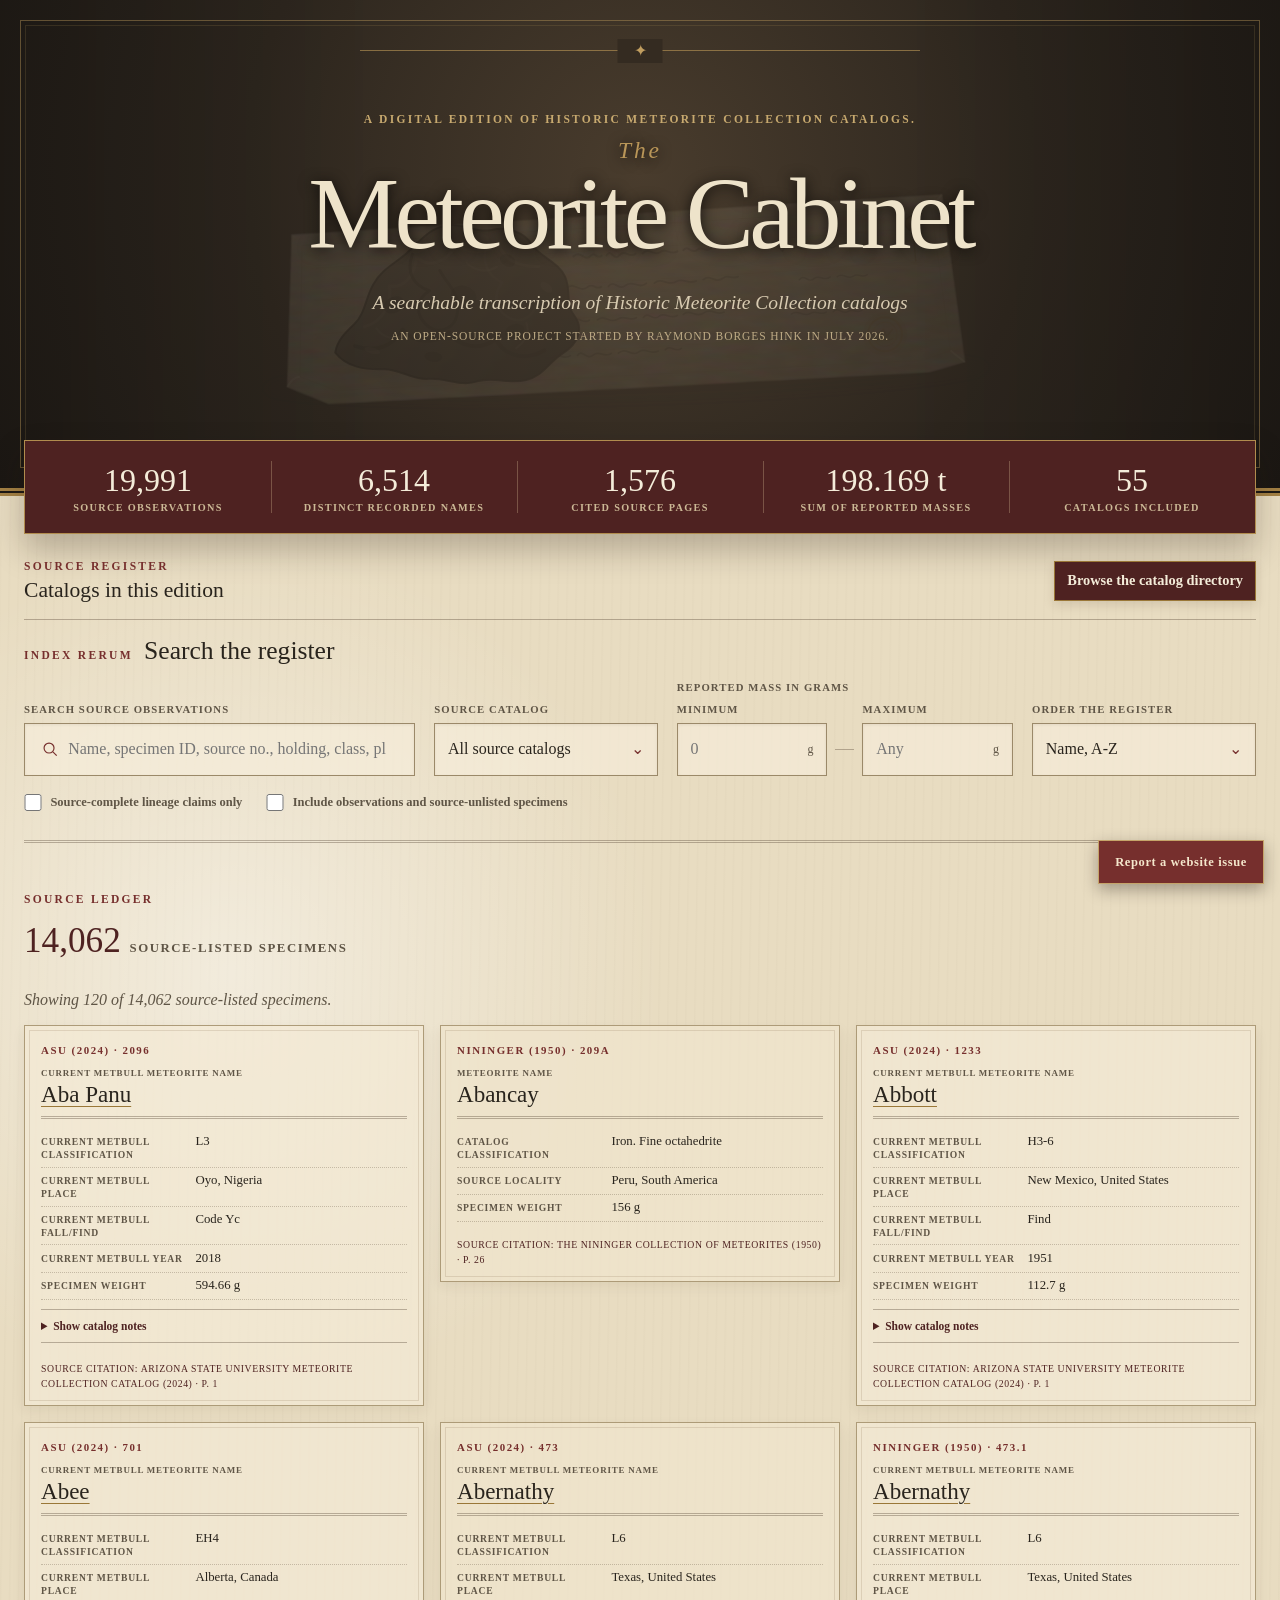
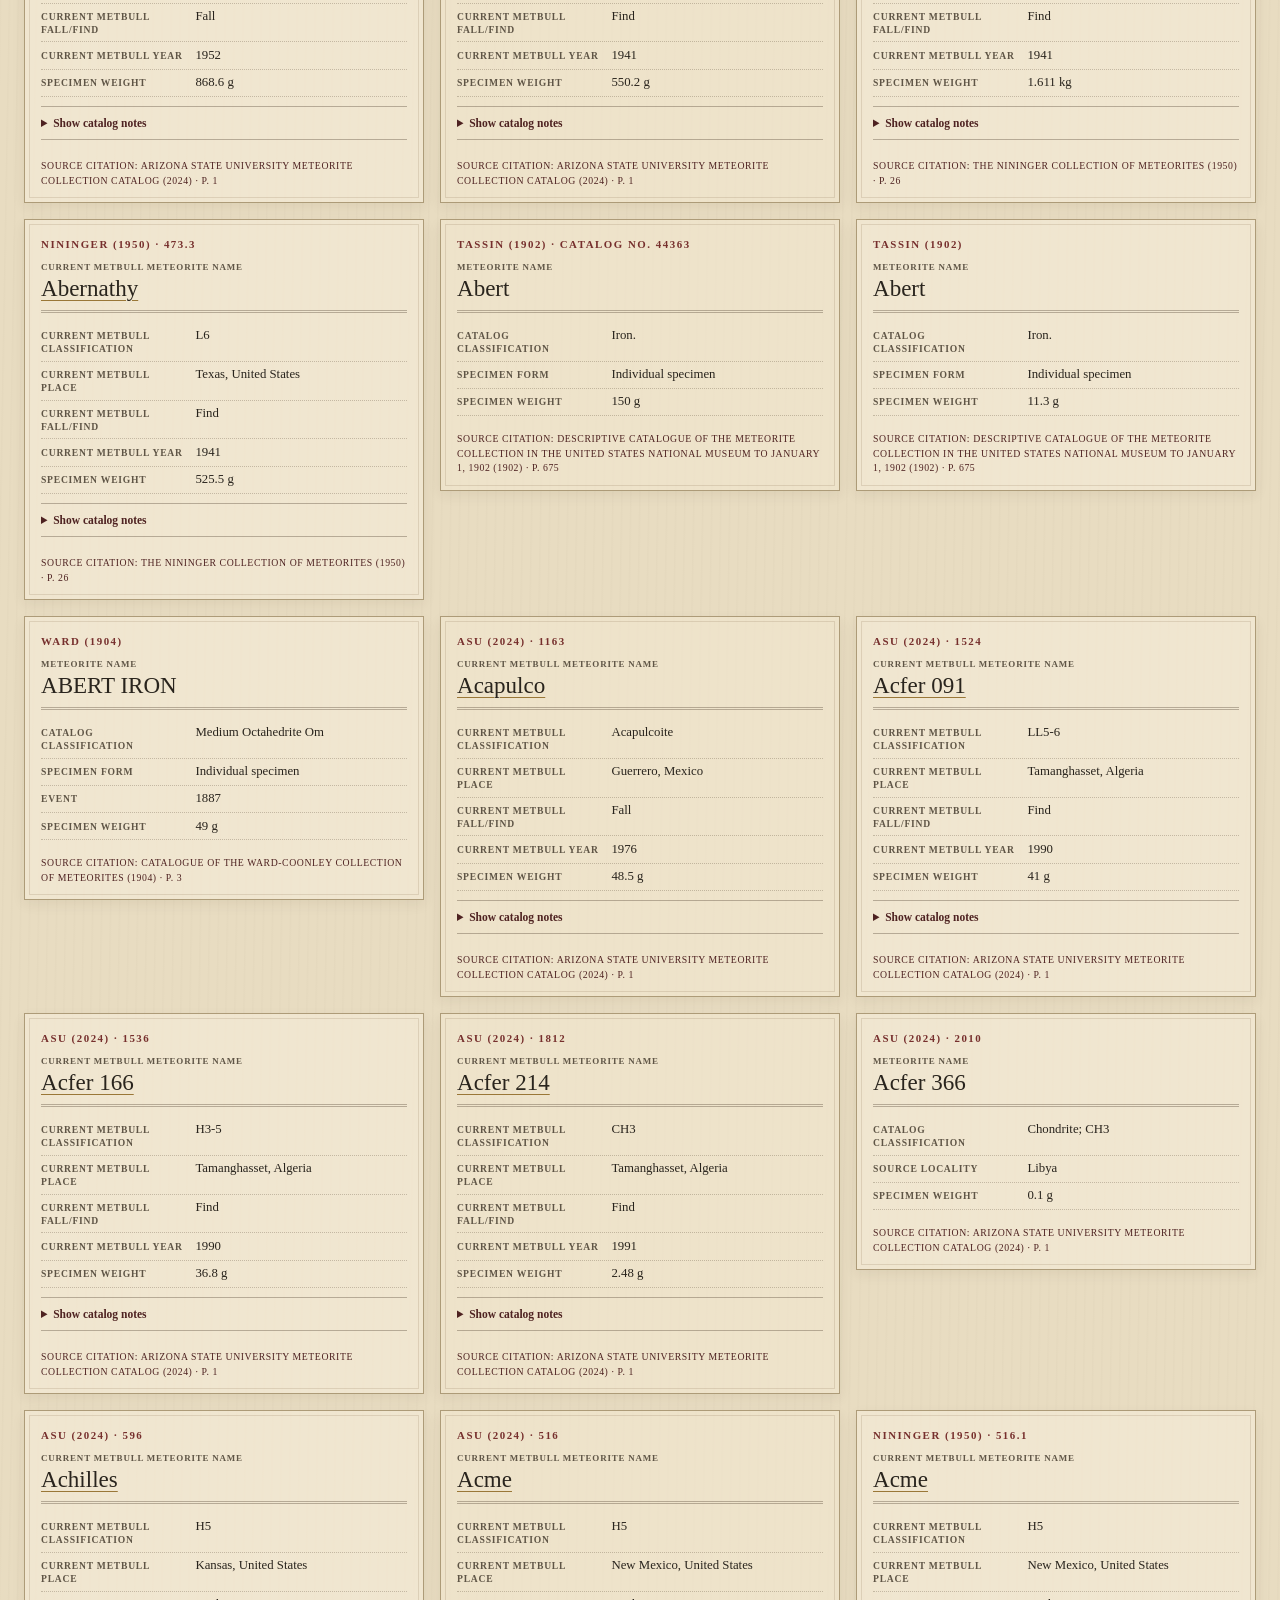
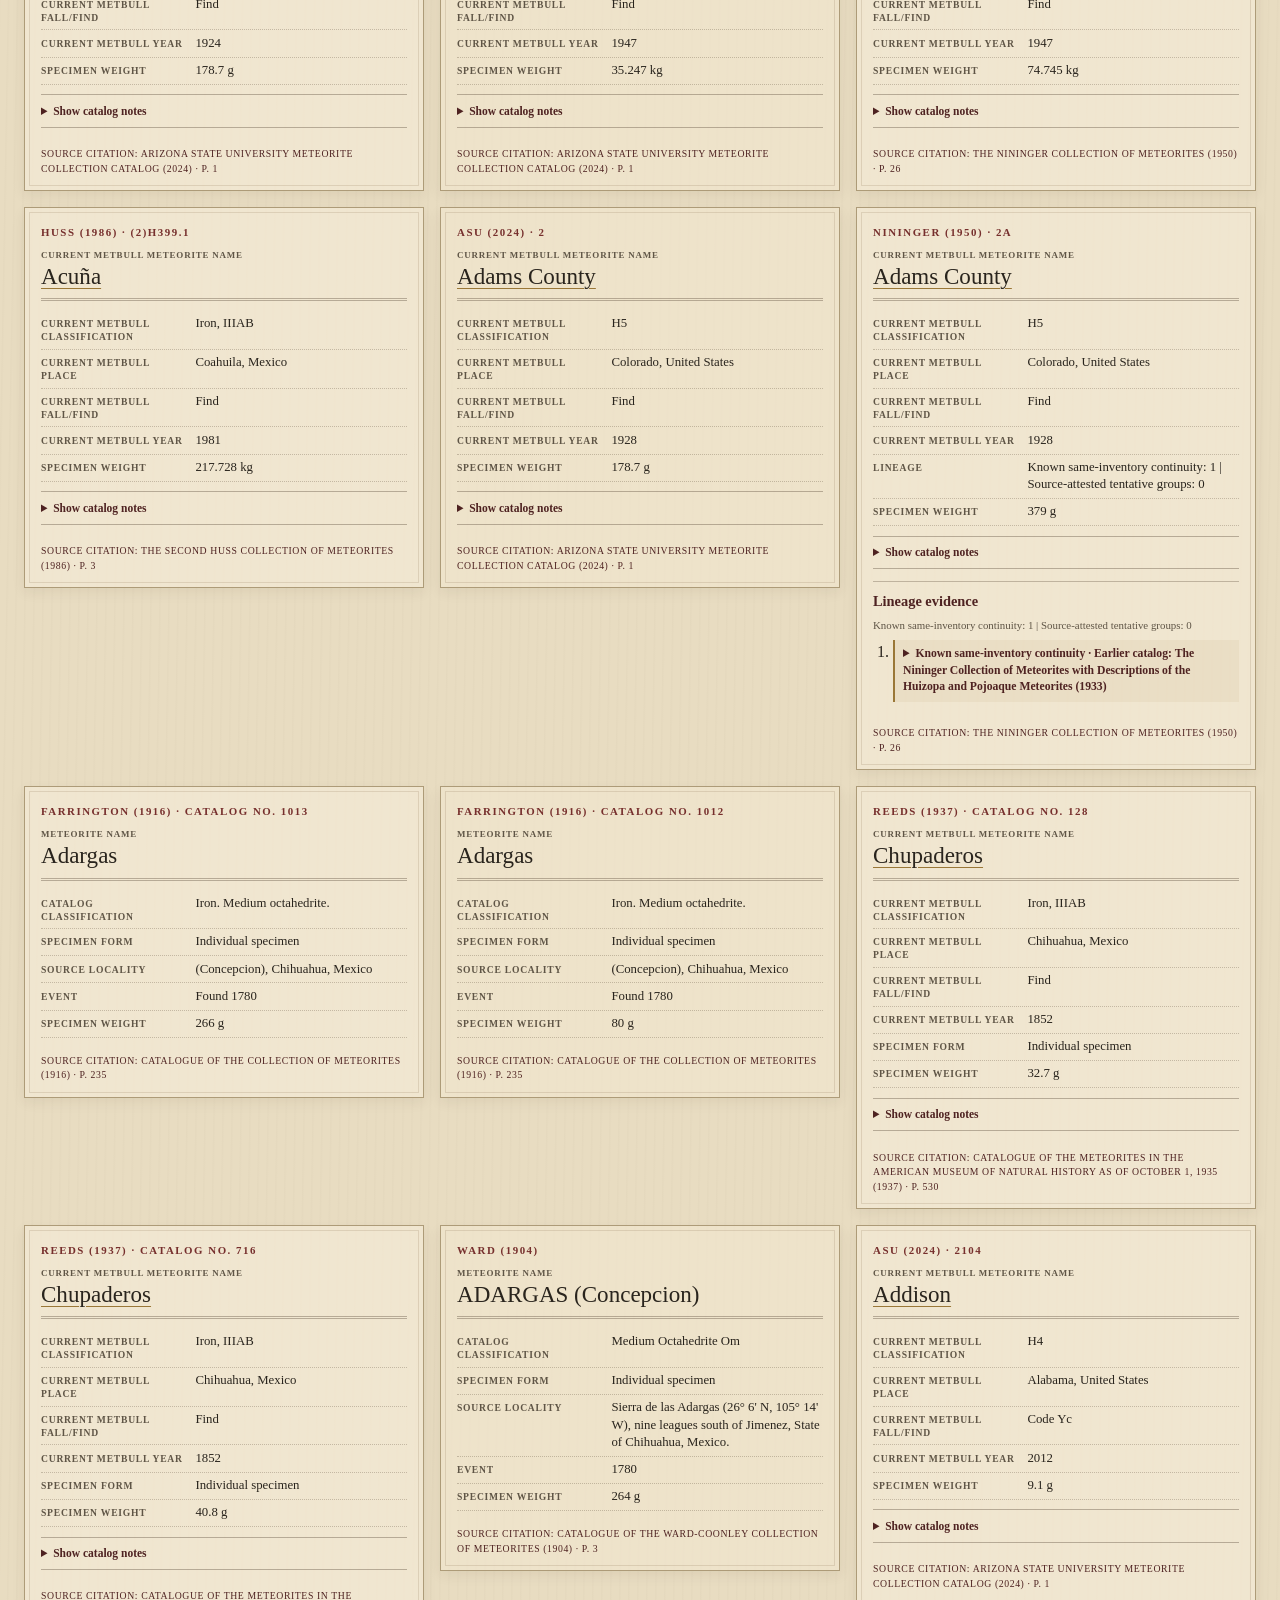
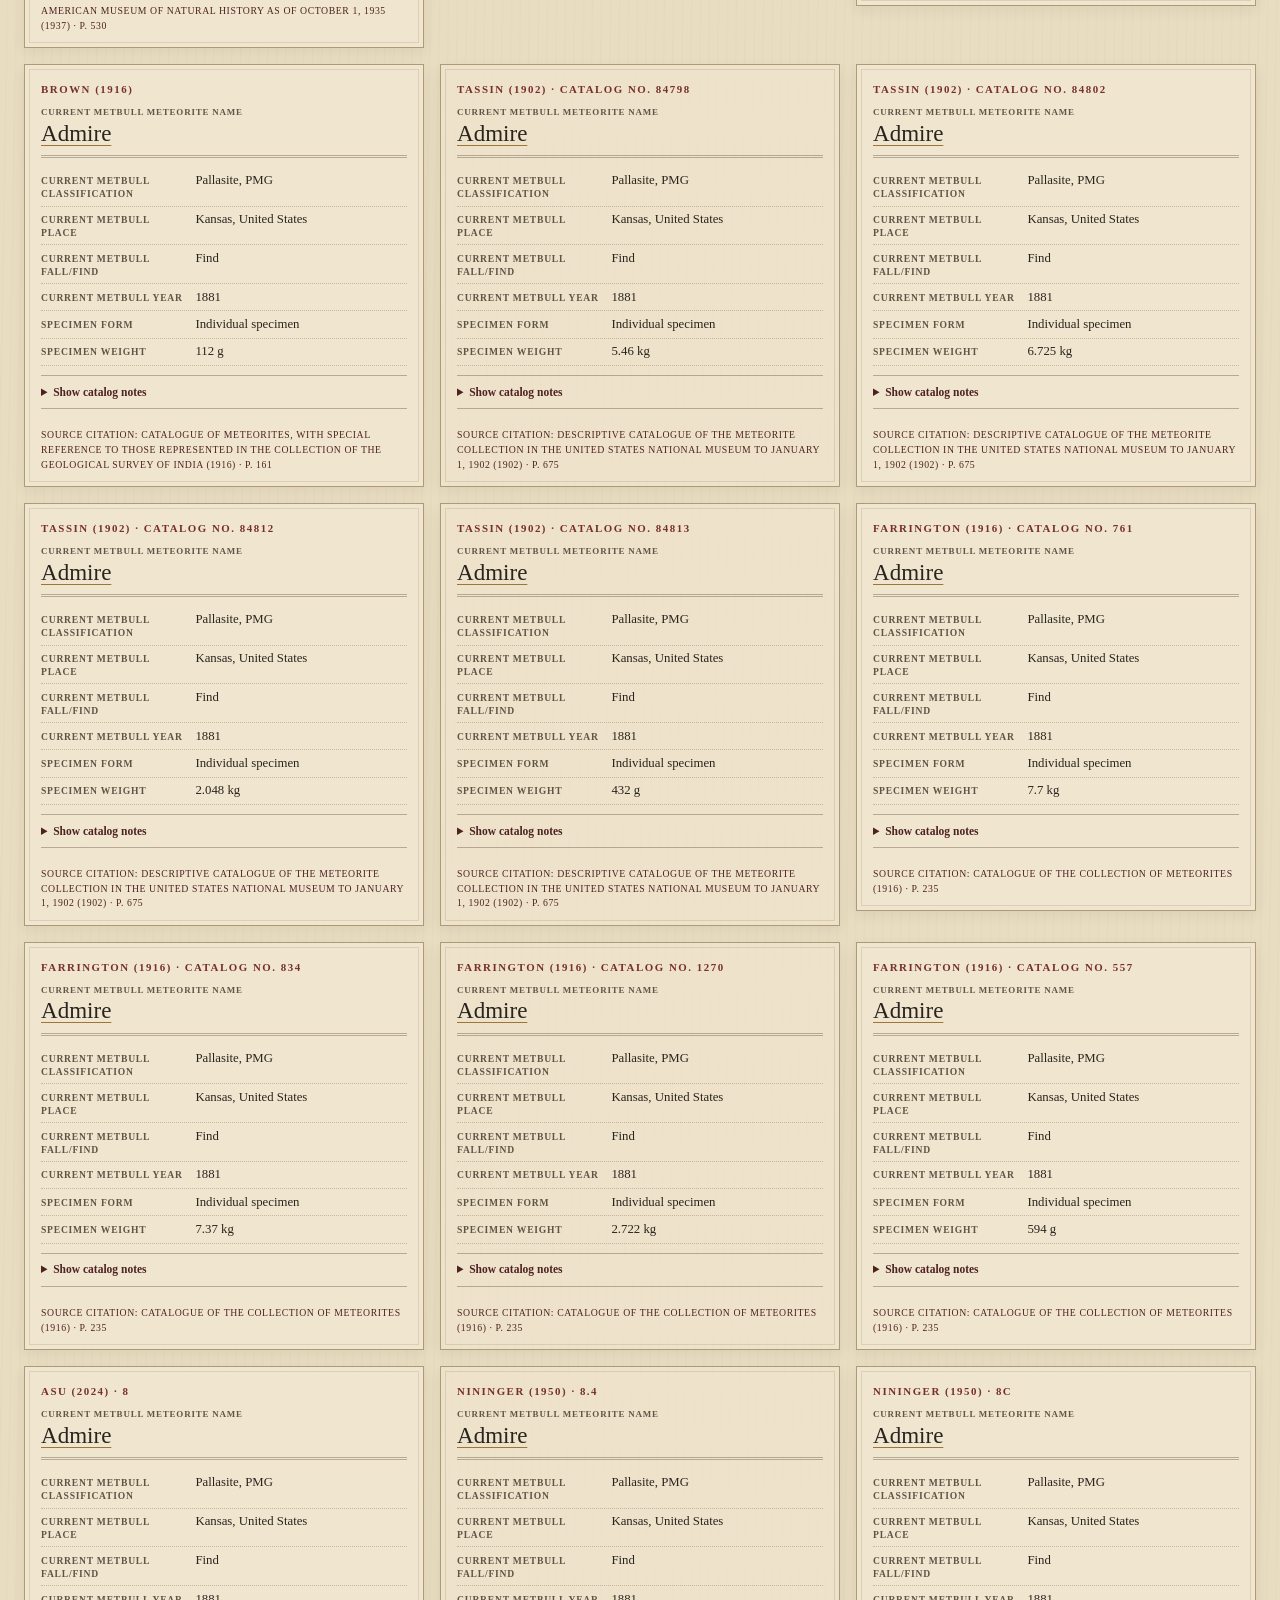
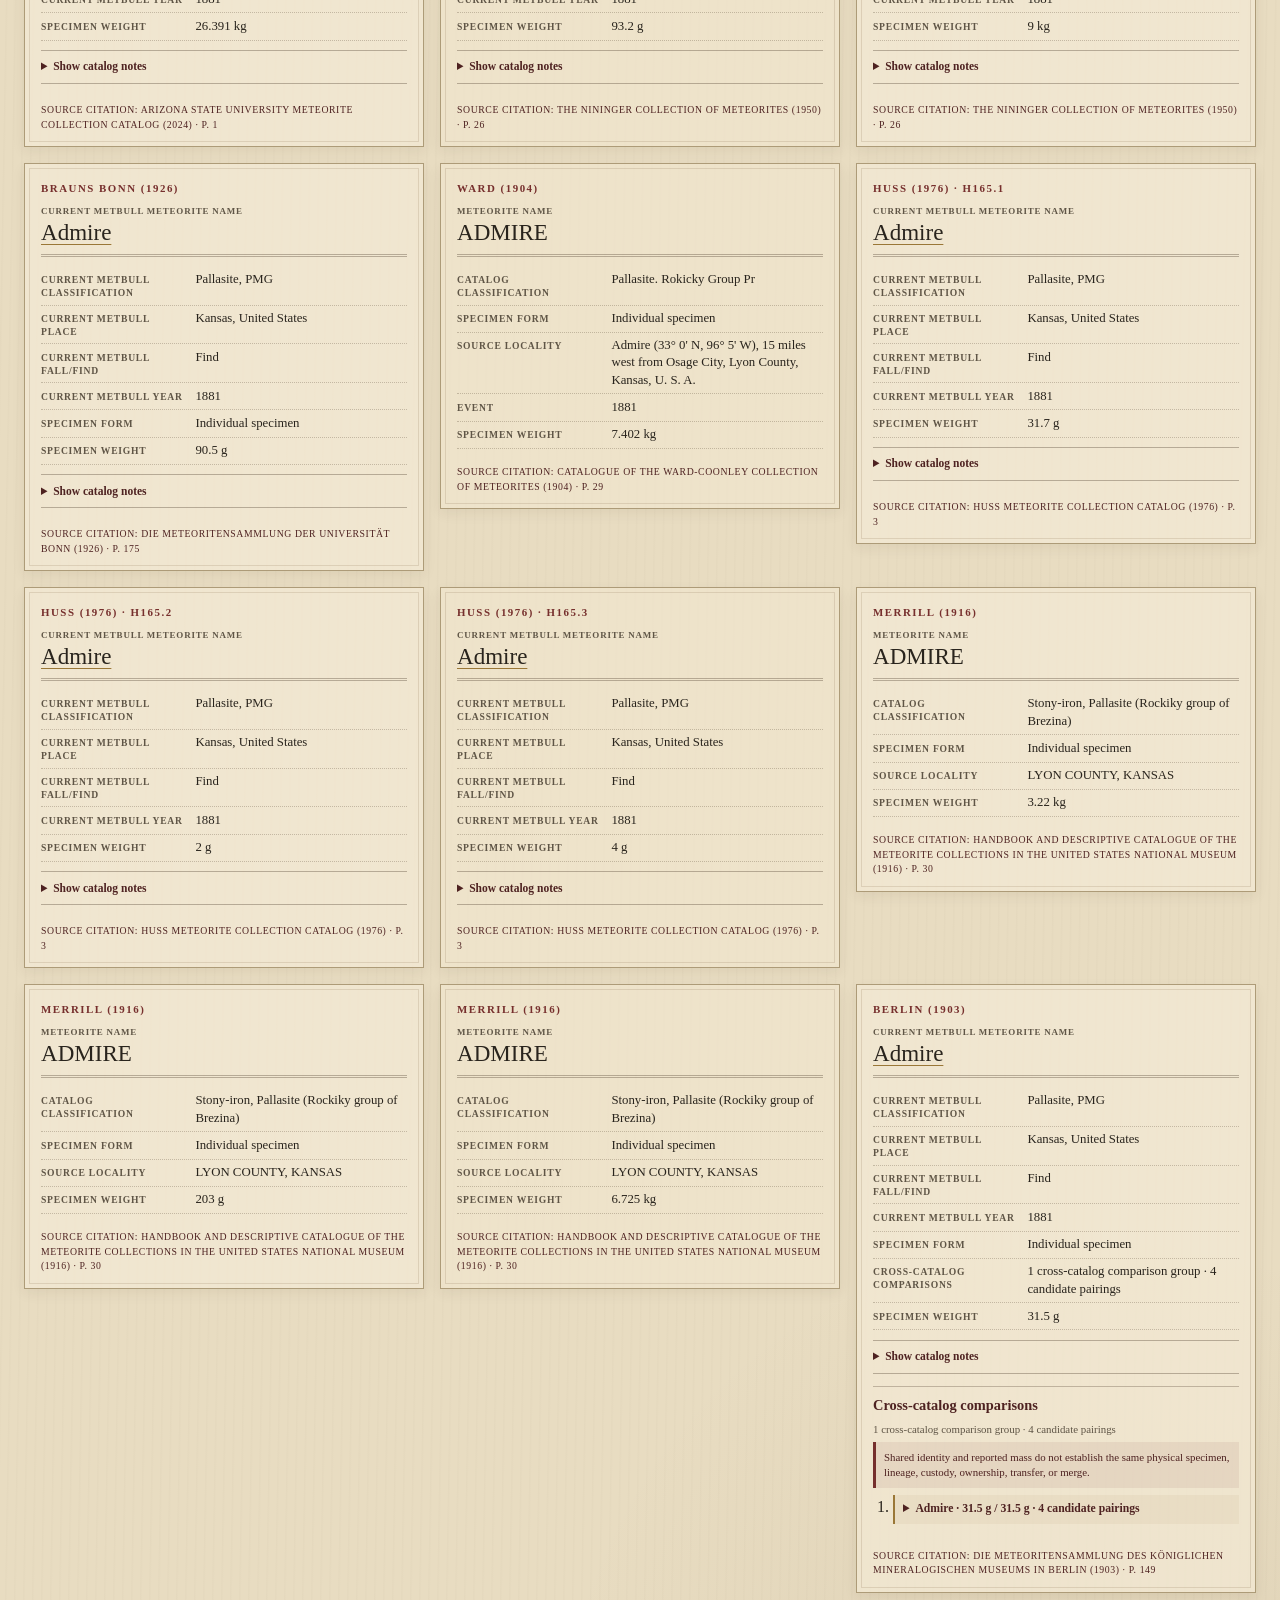
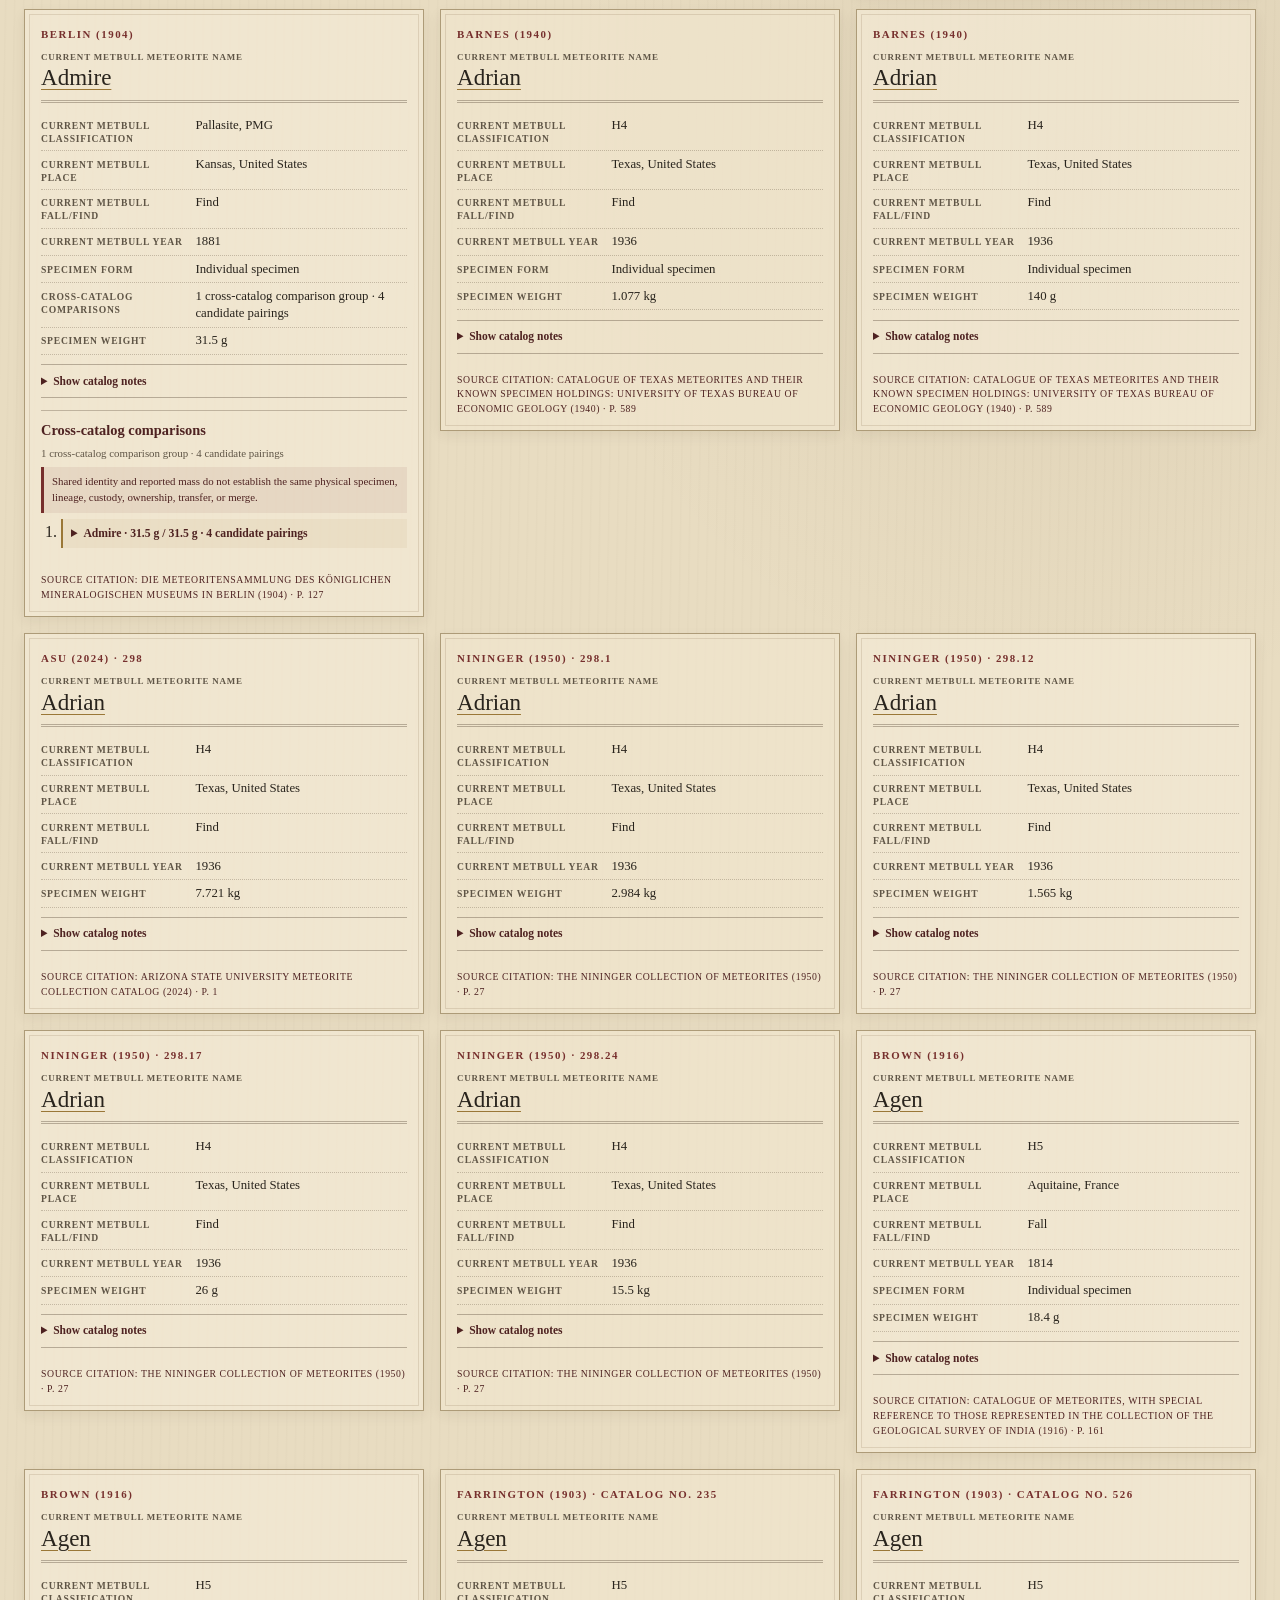
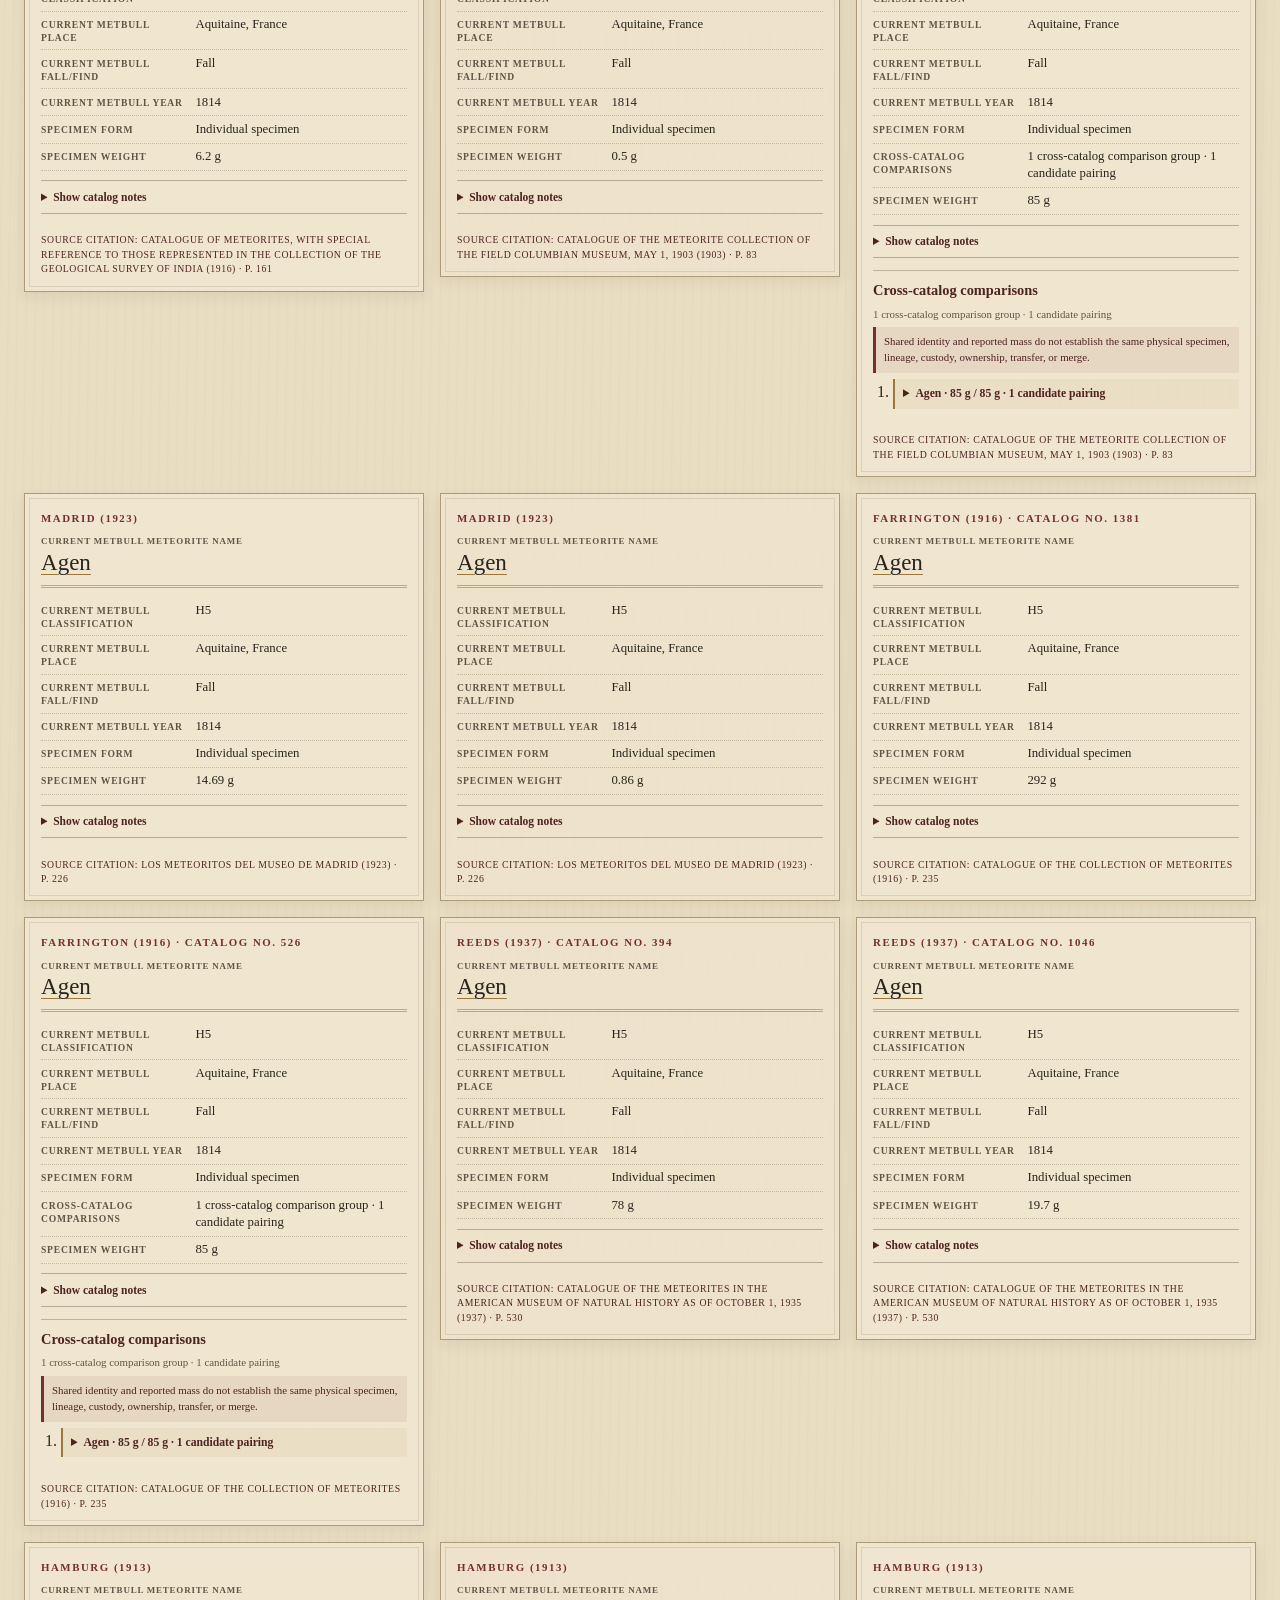
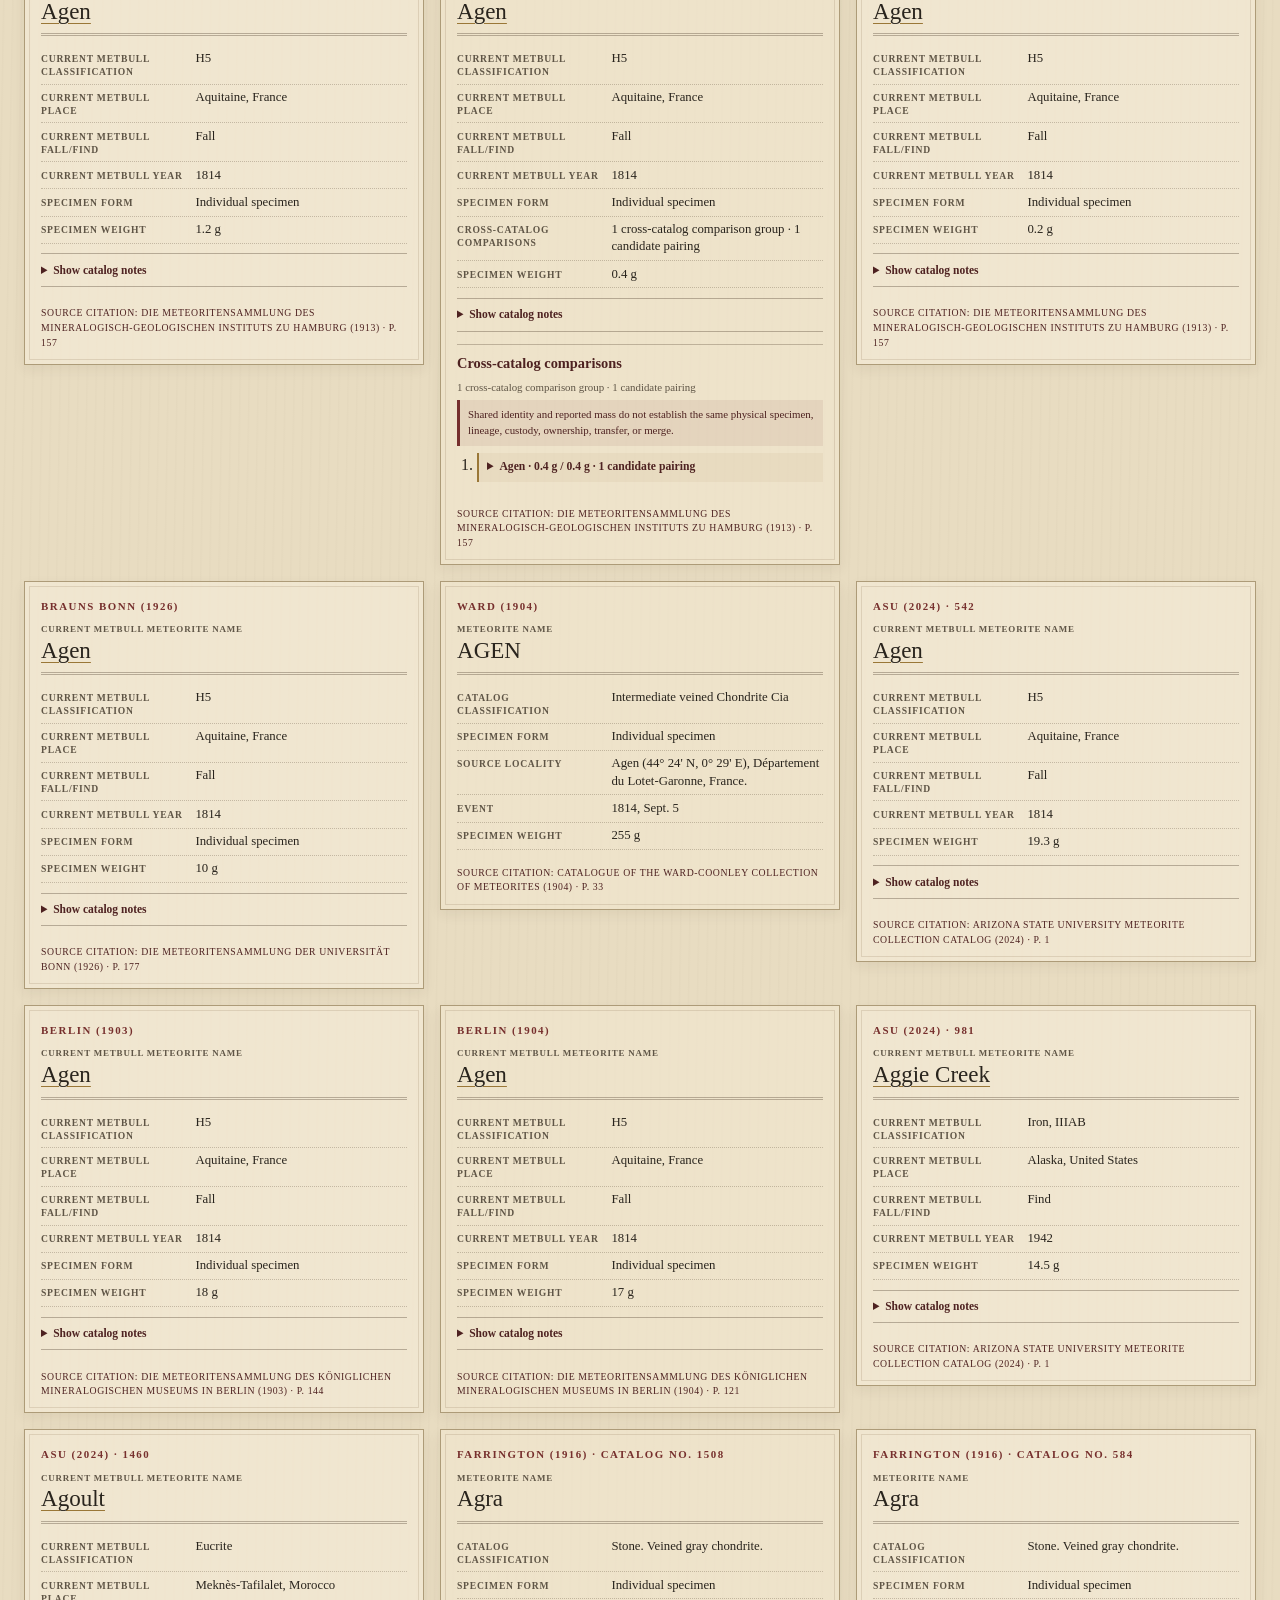
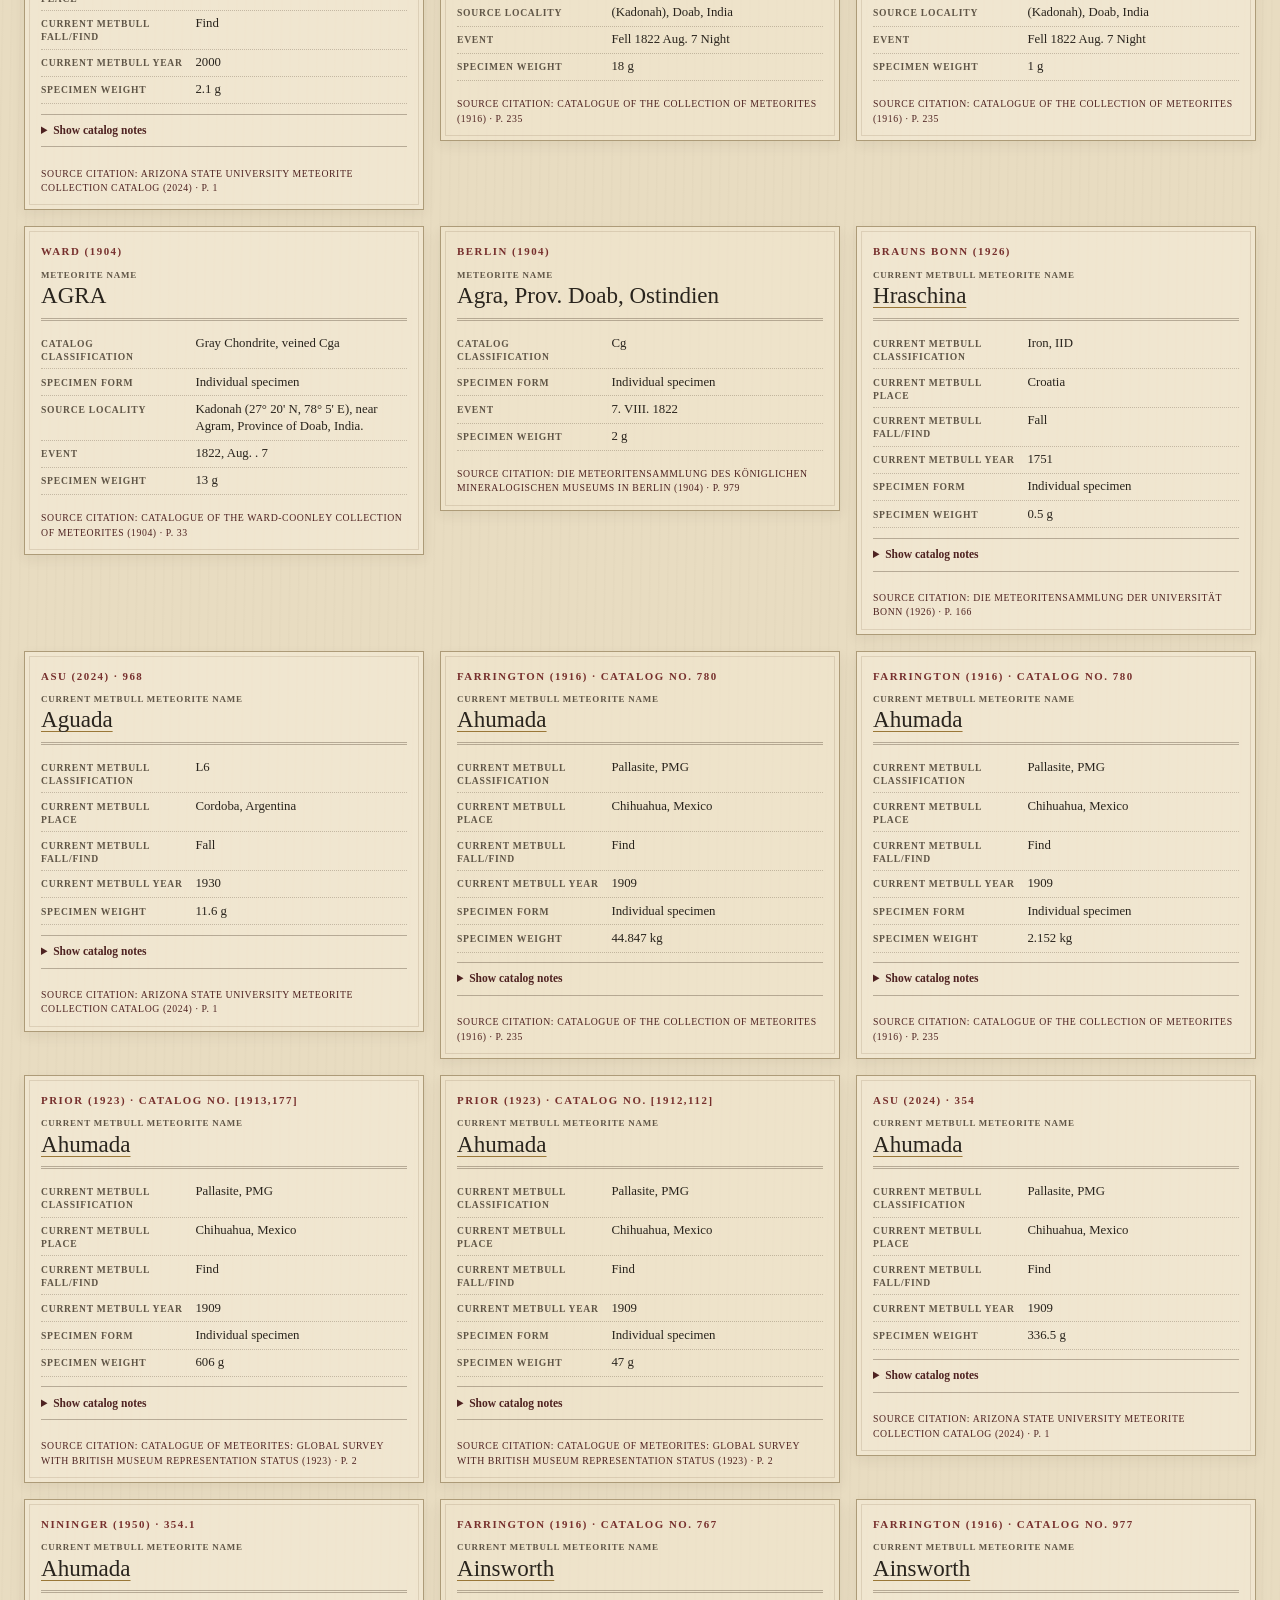
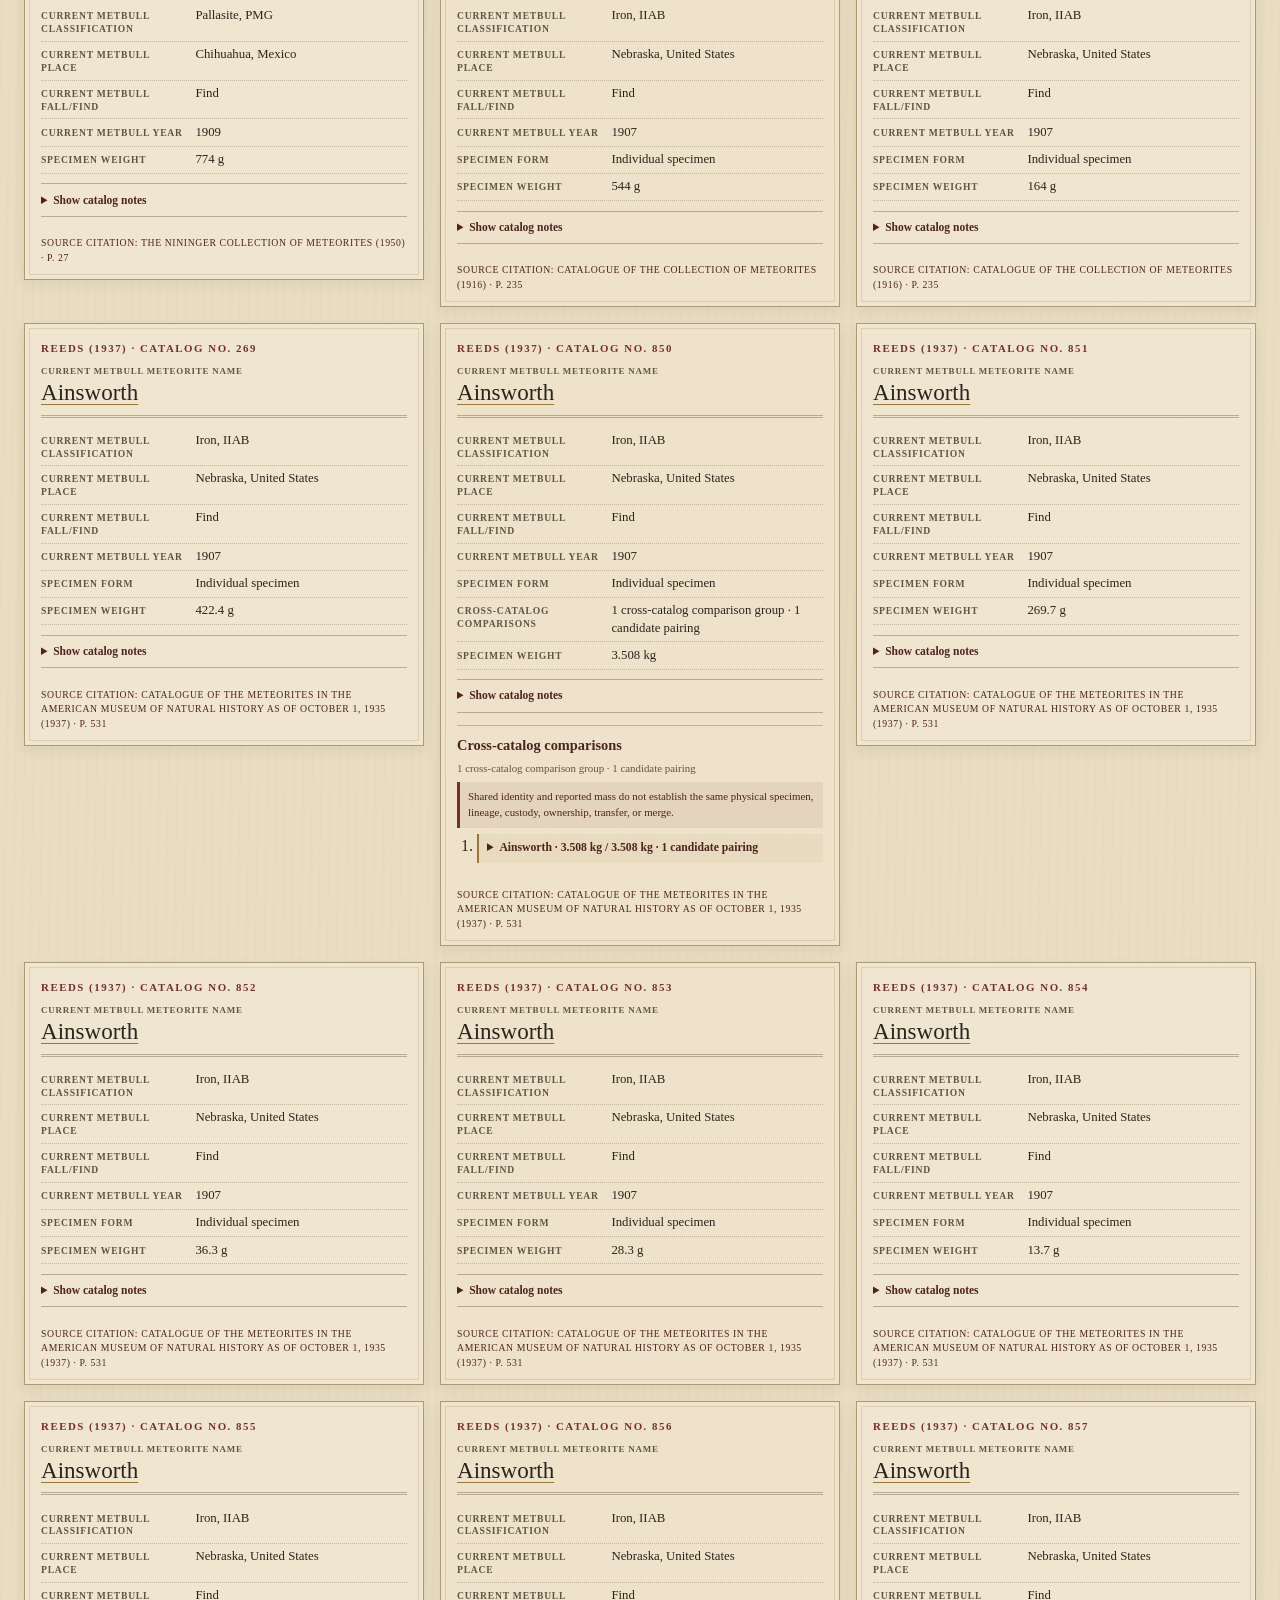
==== commit 33d2c060: "Publish regional meteorite catalogs" ====
--- a/index.html
+++ b/index.html
@@ -8,8 +8,8 @@
   <meta name="theme-color" content="#2d241b">
   <title>The Meteorite Cabinet | Historical Collection Index</title>
   <link rel="icon" href="./favicon.svg" type="image/svg+xml">
-  <link rel="stylesheet" href="./styles.css?v=20260913-antarctic-1980-1">
-  <script src="./app.js?v=20260913-antarctic-1980-1" defer></script>
+  <link rel="stylesheet" href="./styles.css?v=20260913-catalog10-historical-1">
+  <script src="./app.js?v=20260913-catalog10-historical-1" defer></script>
 </head>
 <body>
   <a class="skip-link" href="#catalog">Skip to catalog</a>
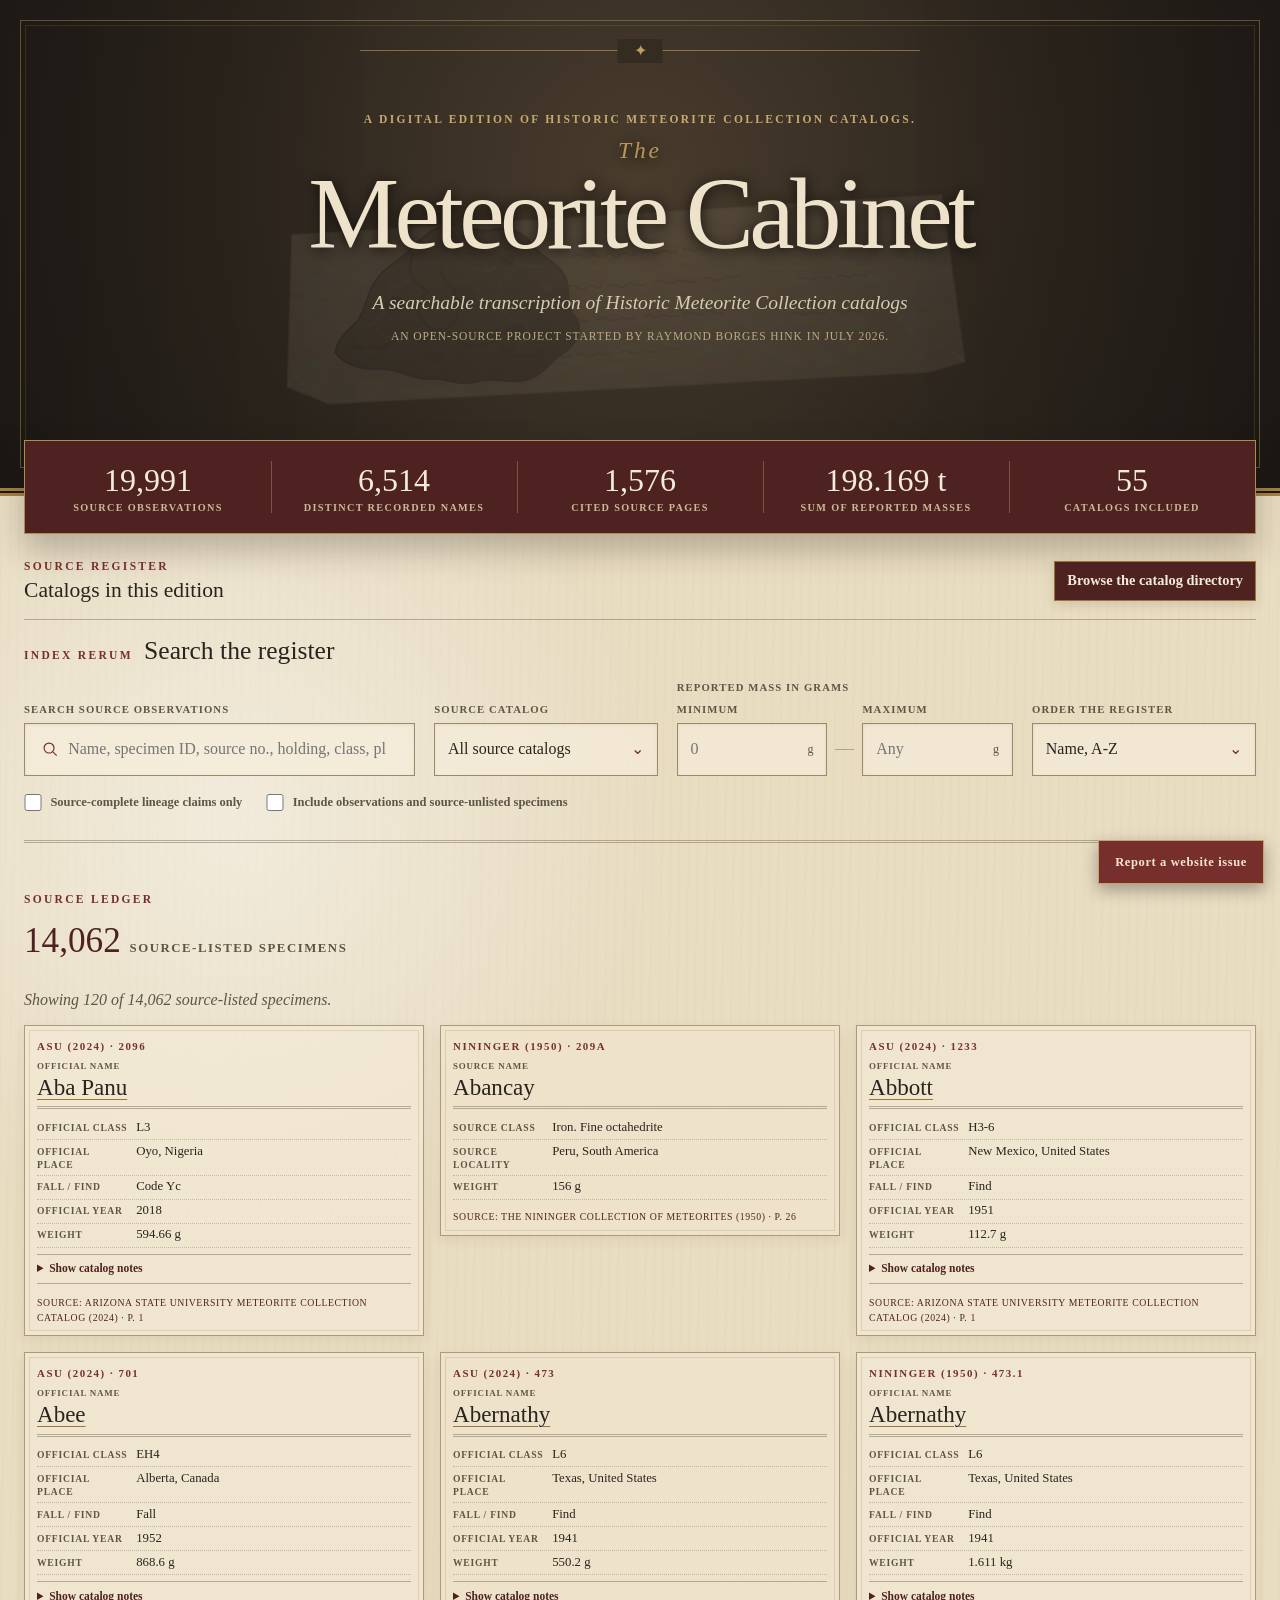
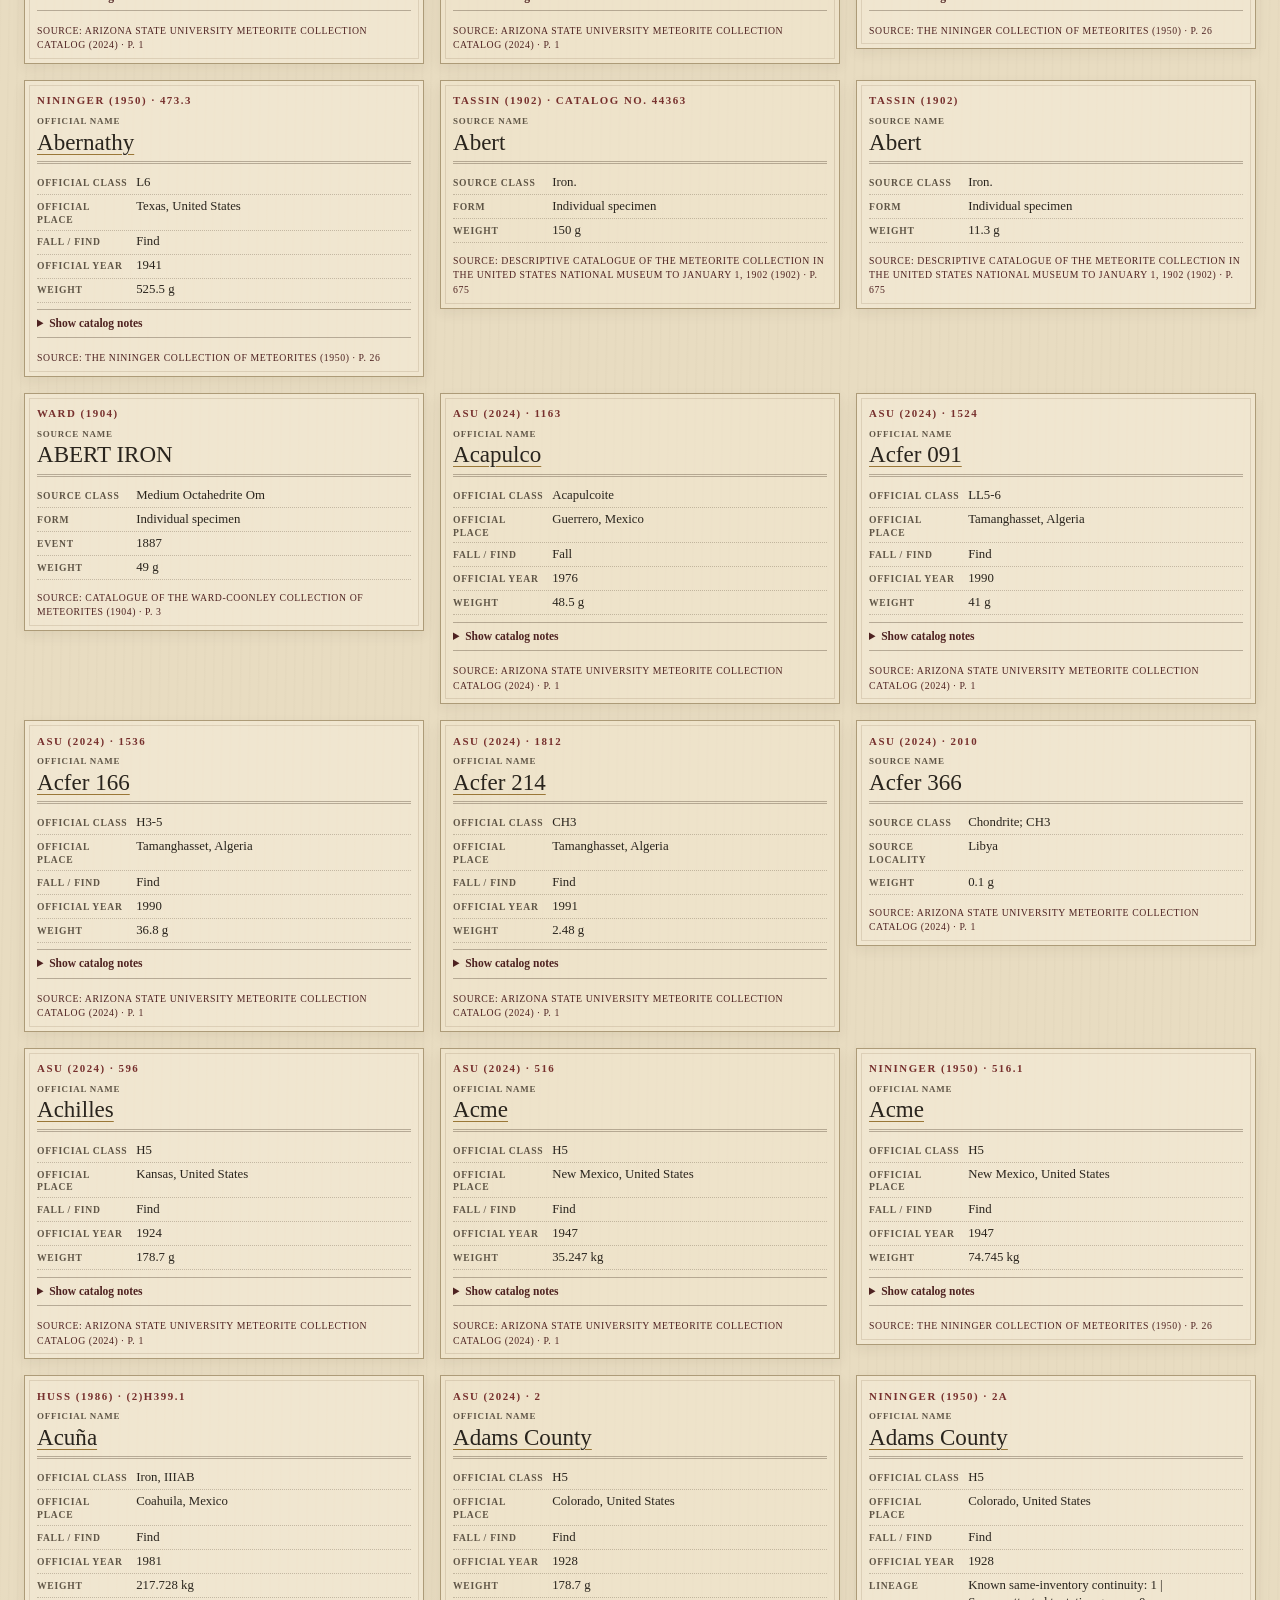
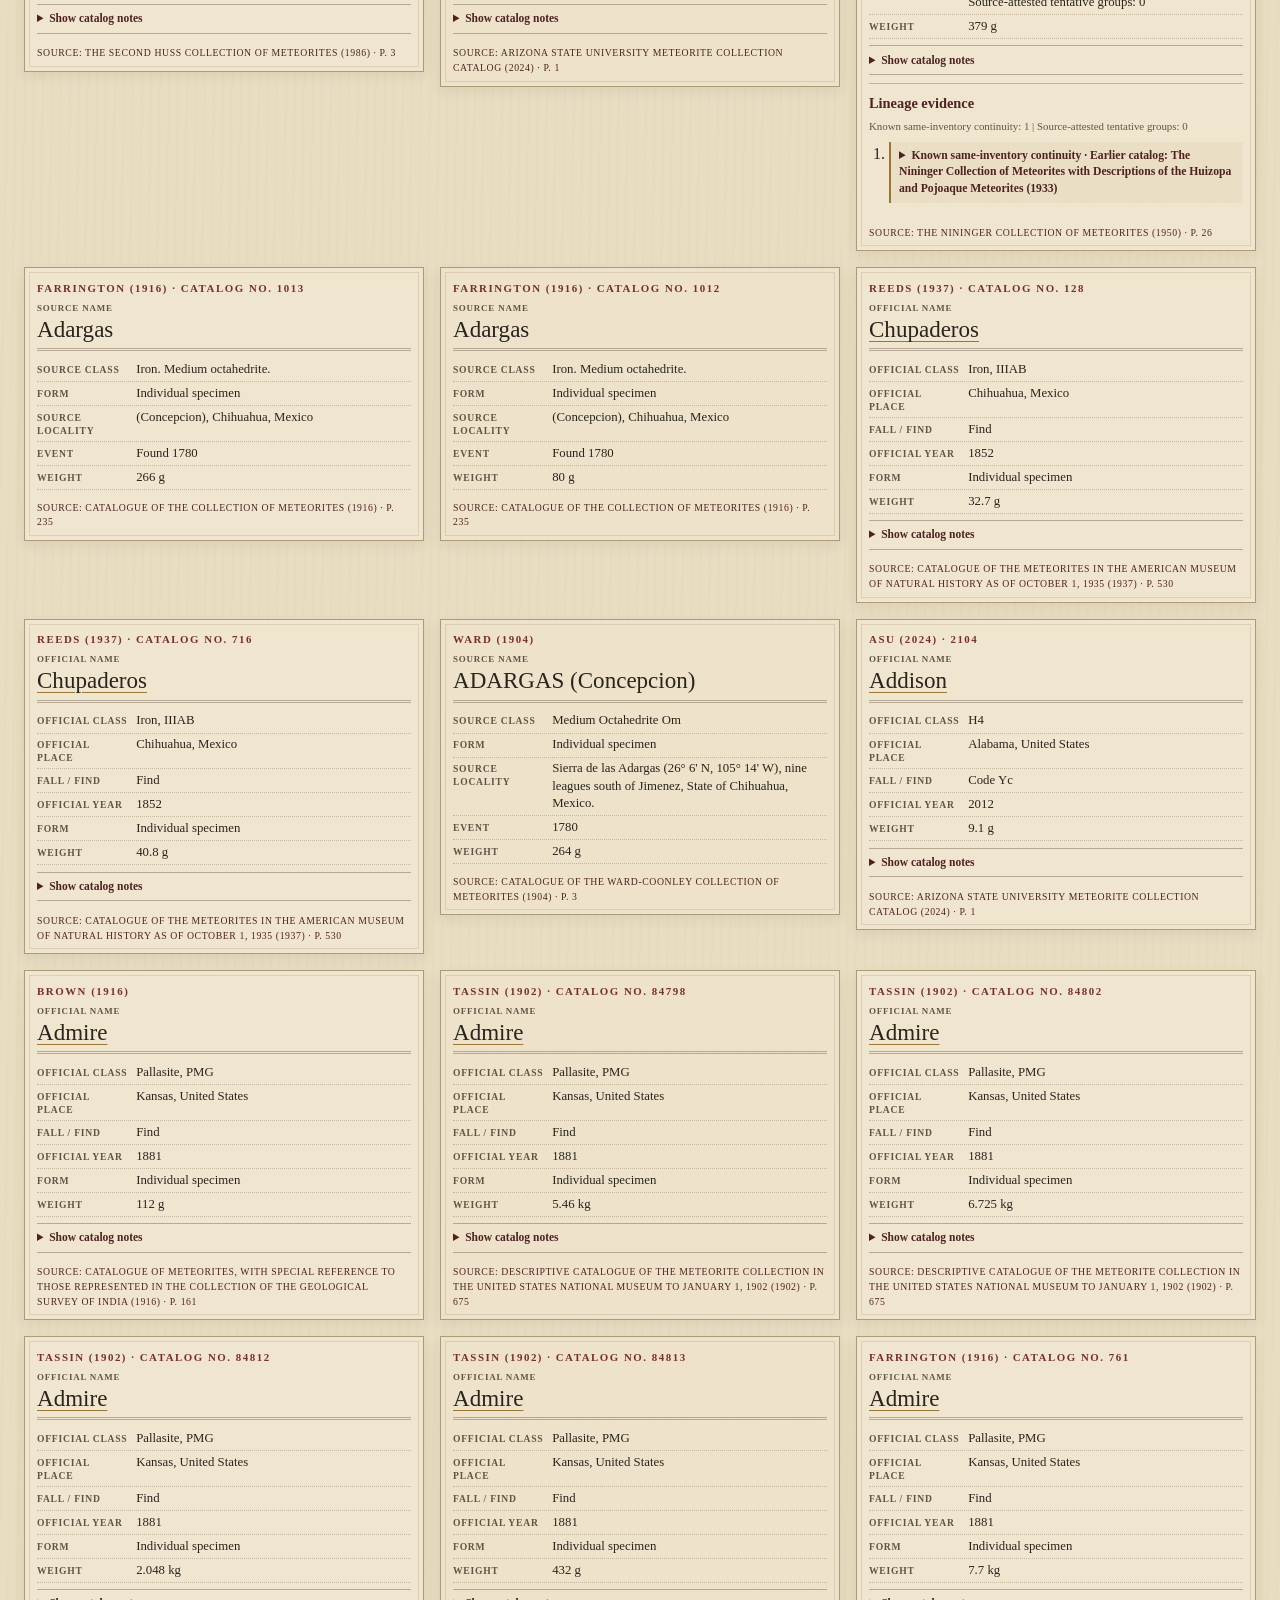
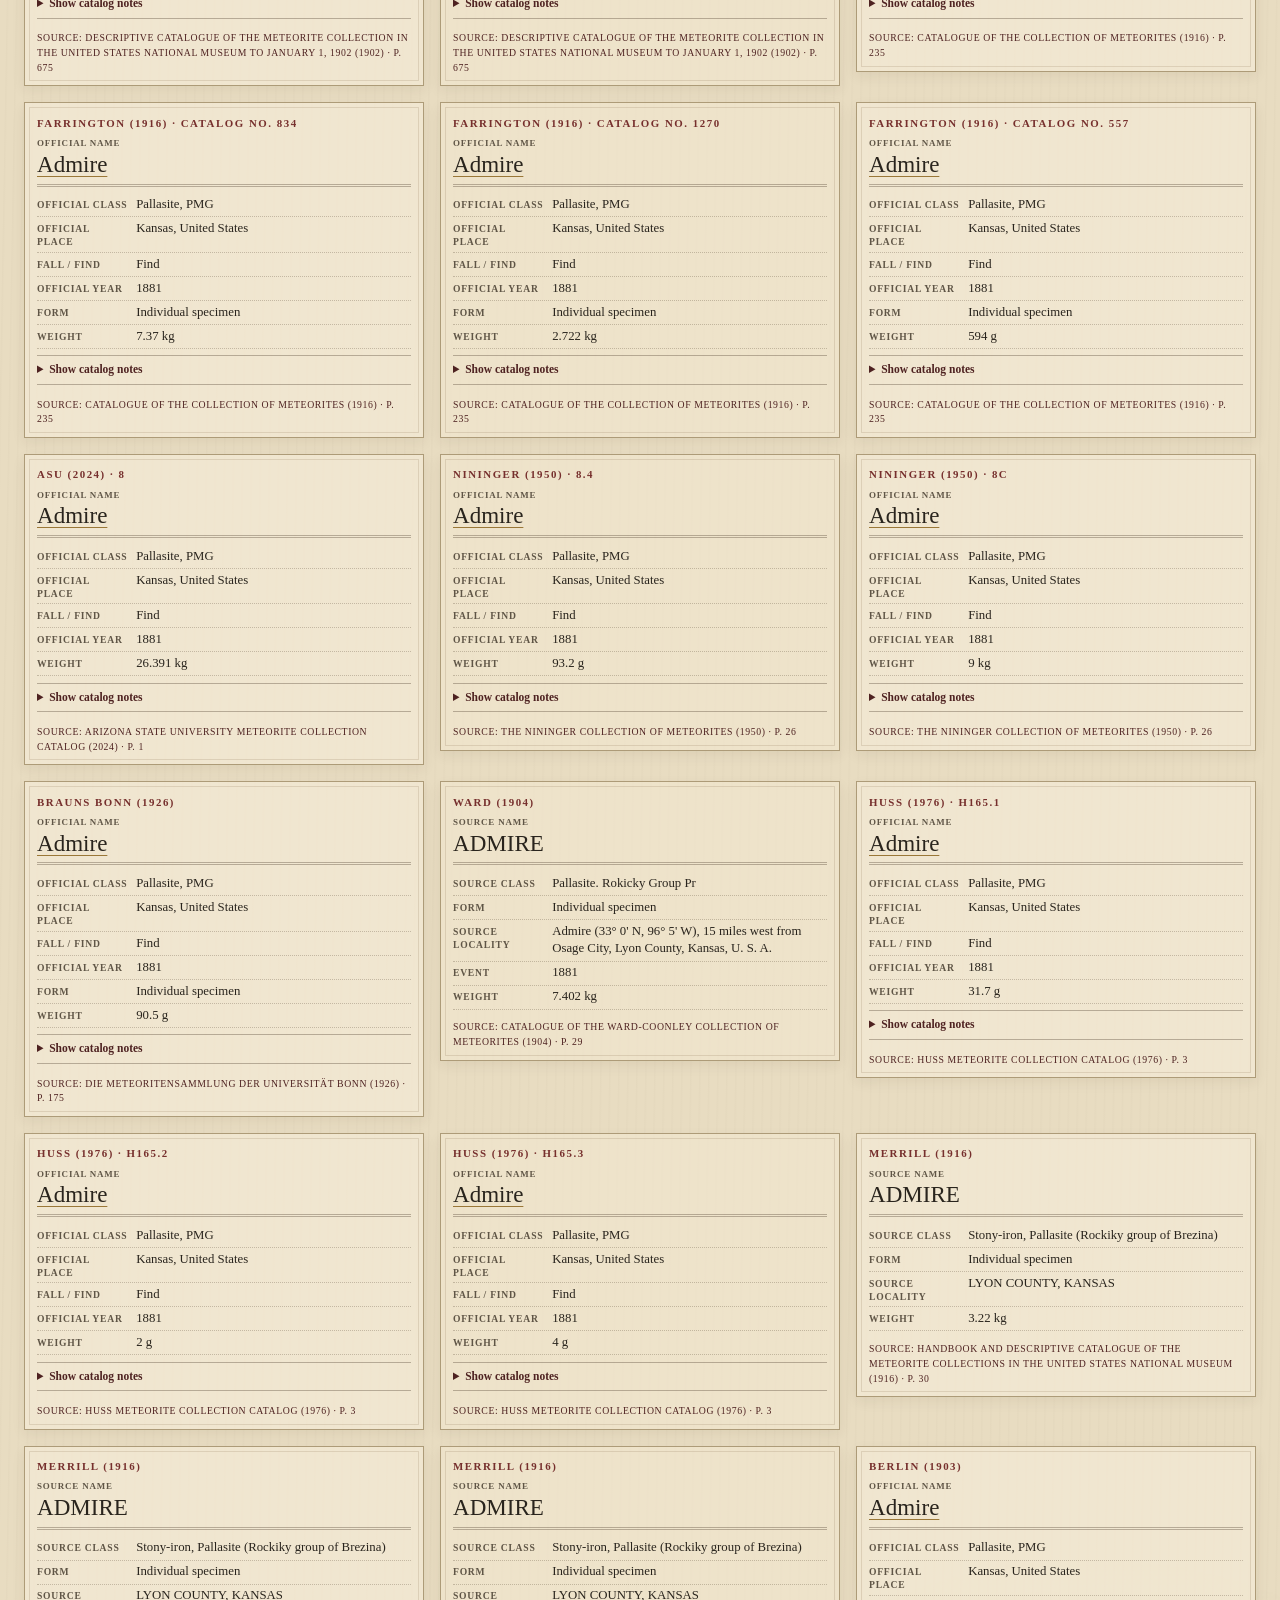
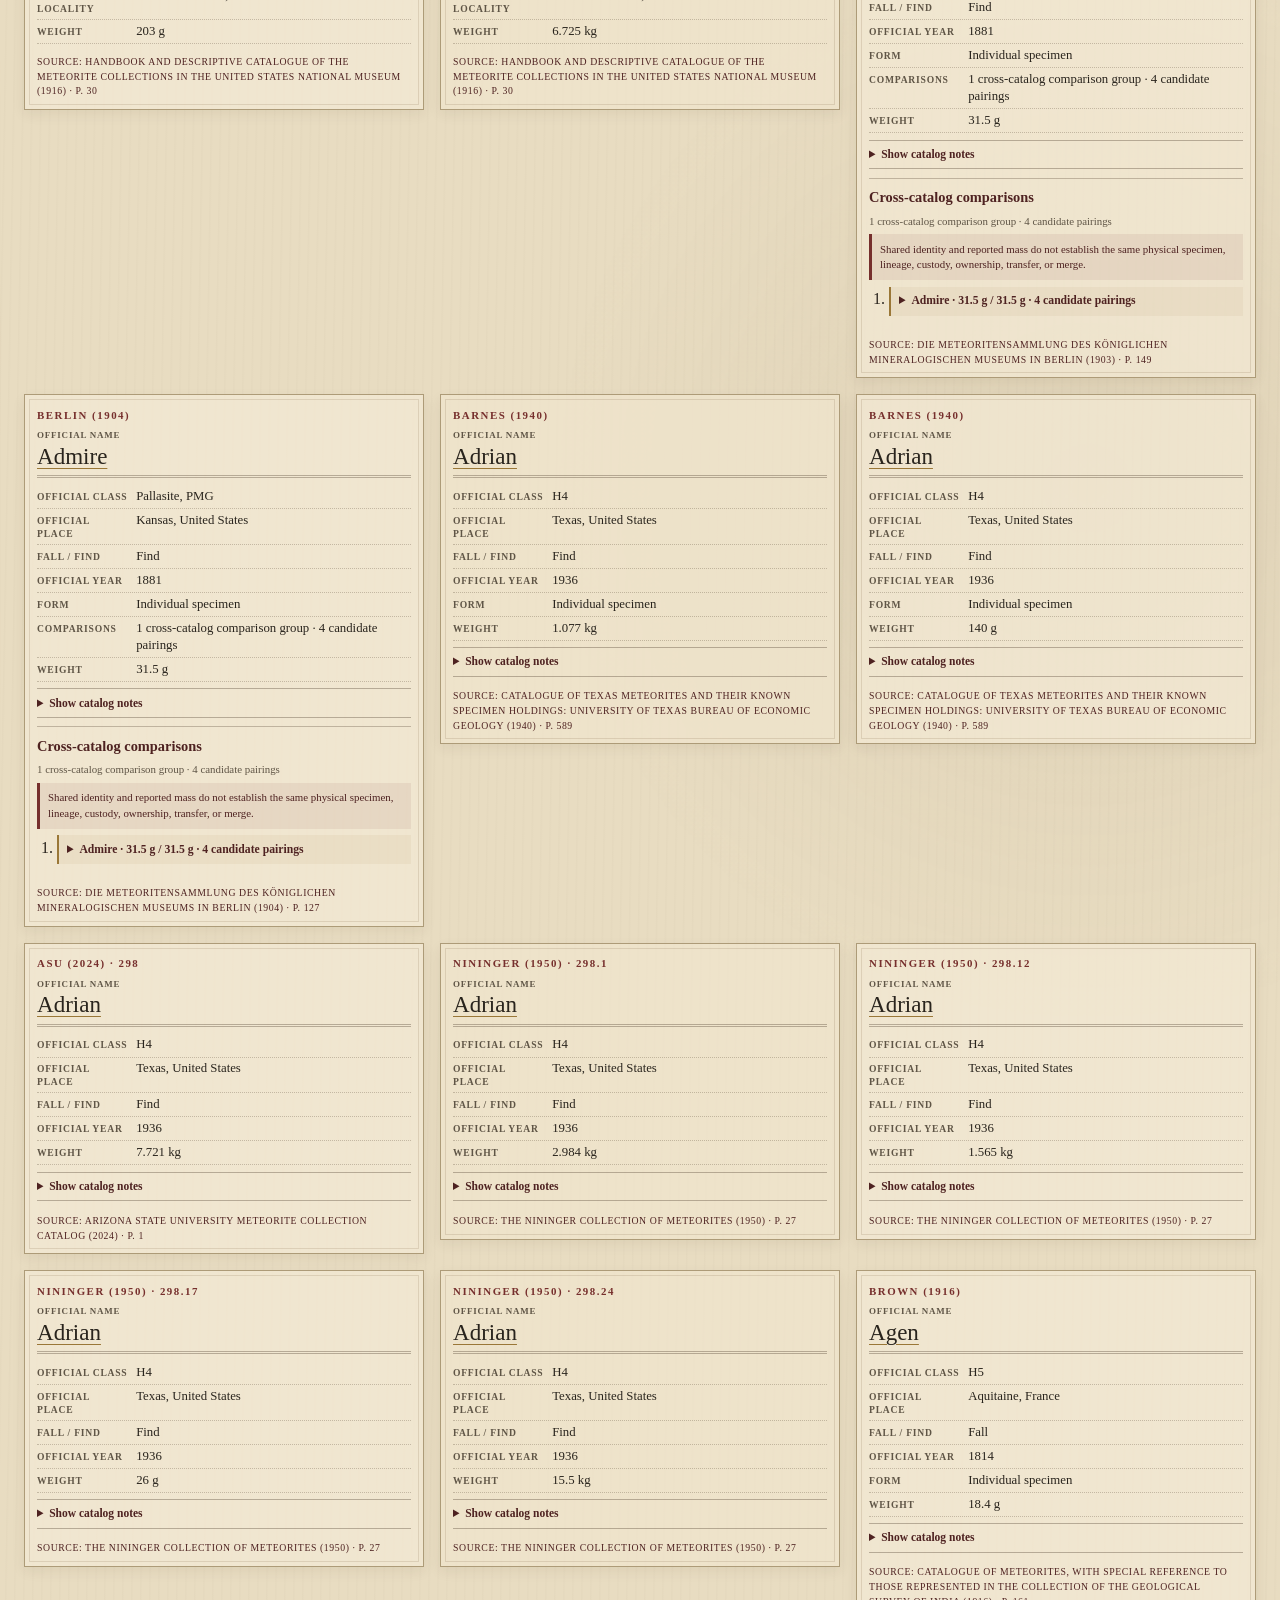
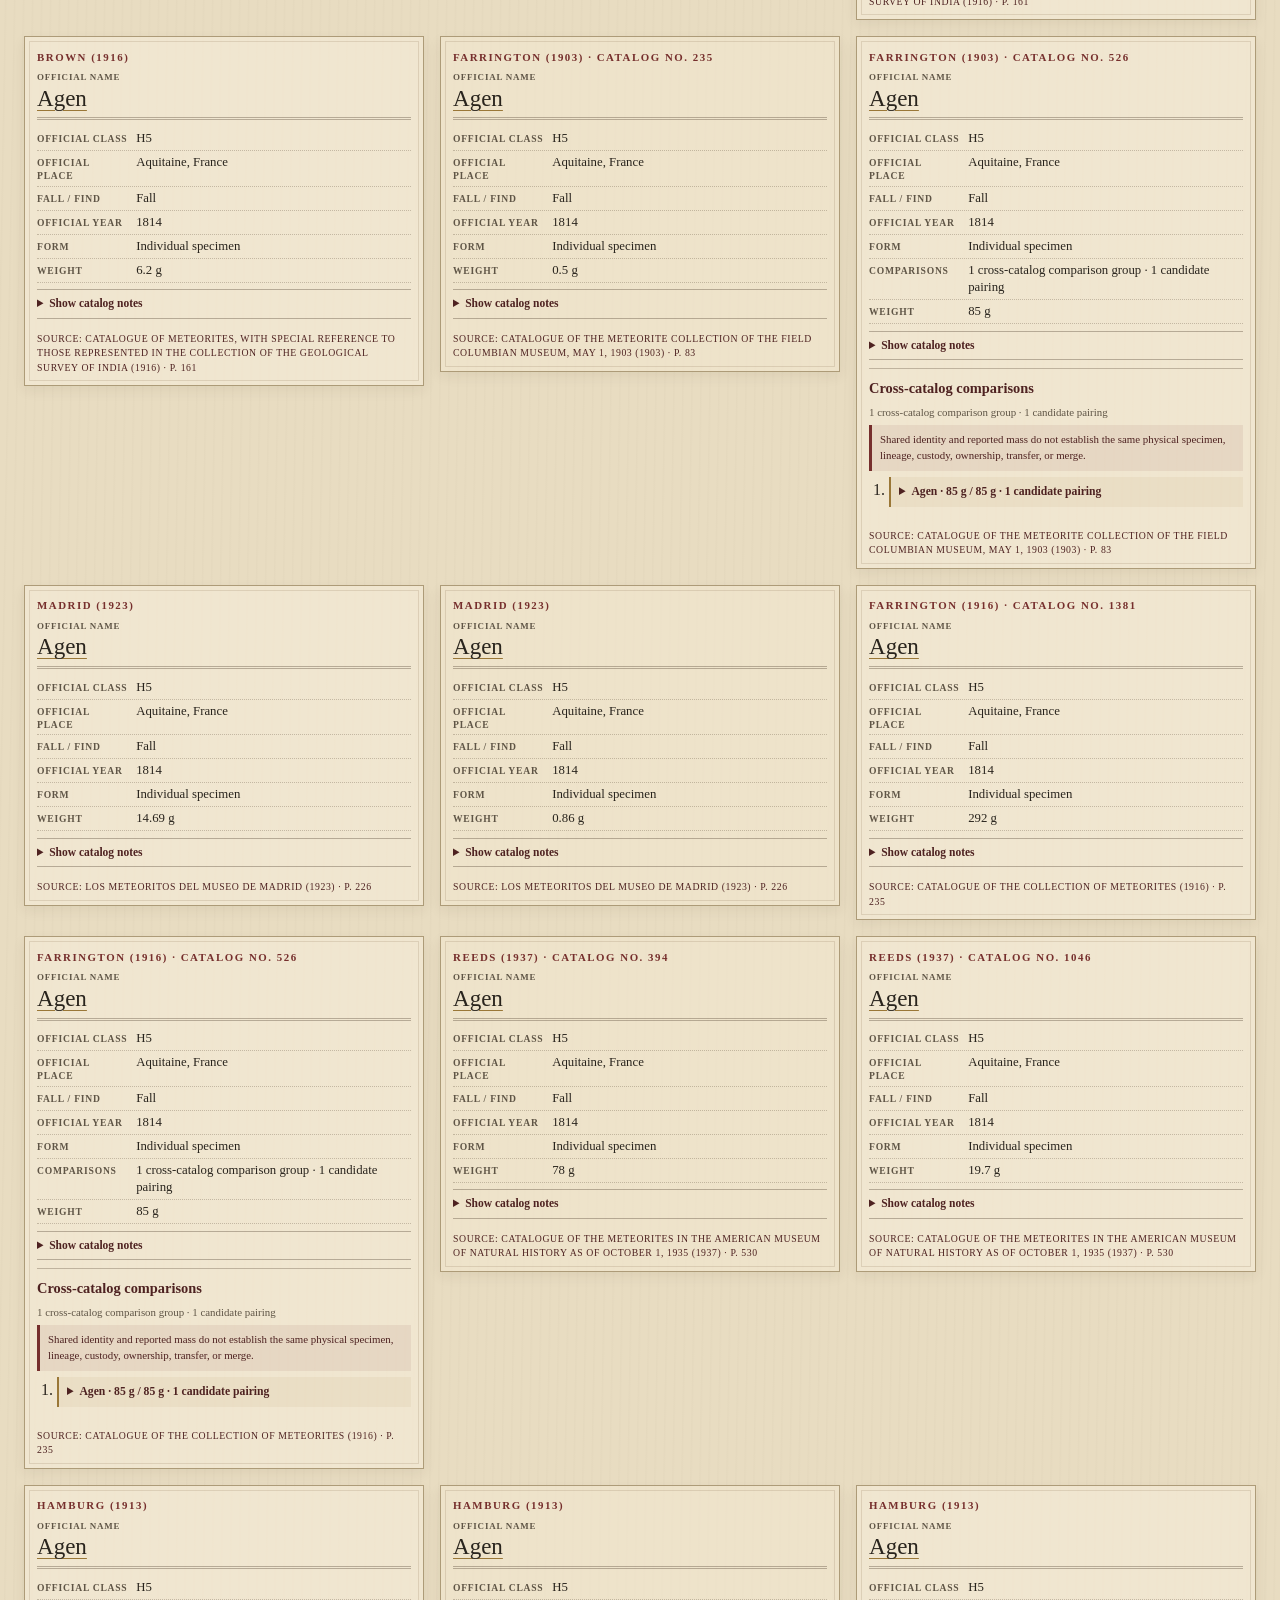
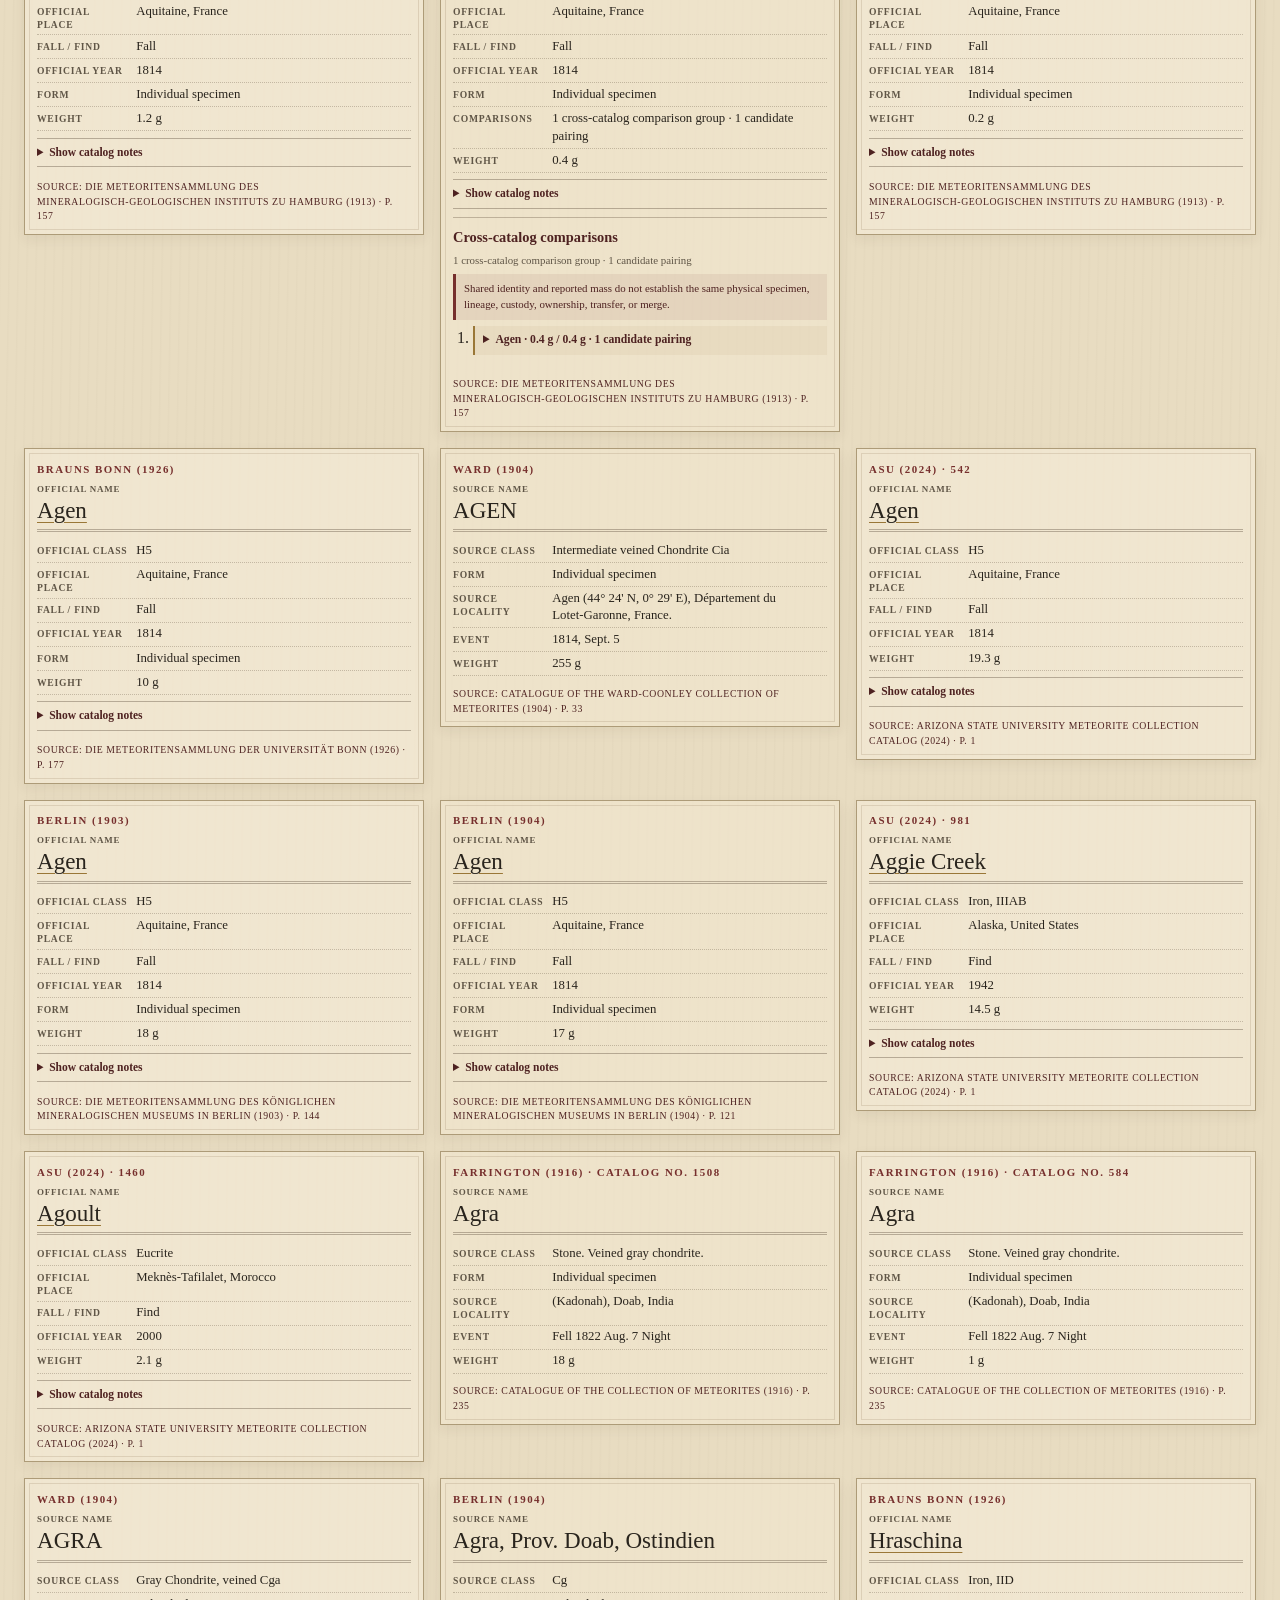
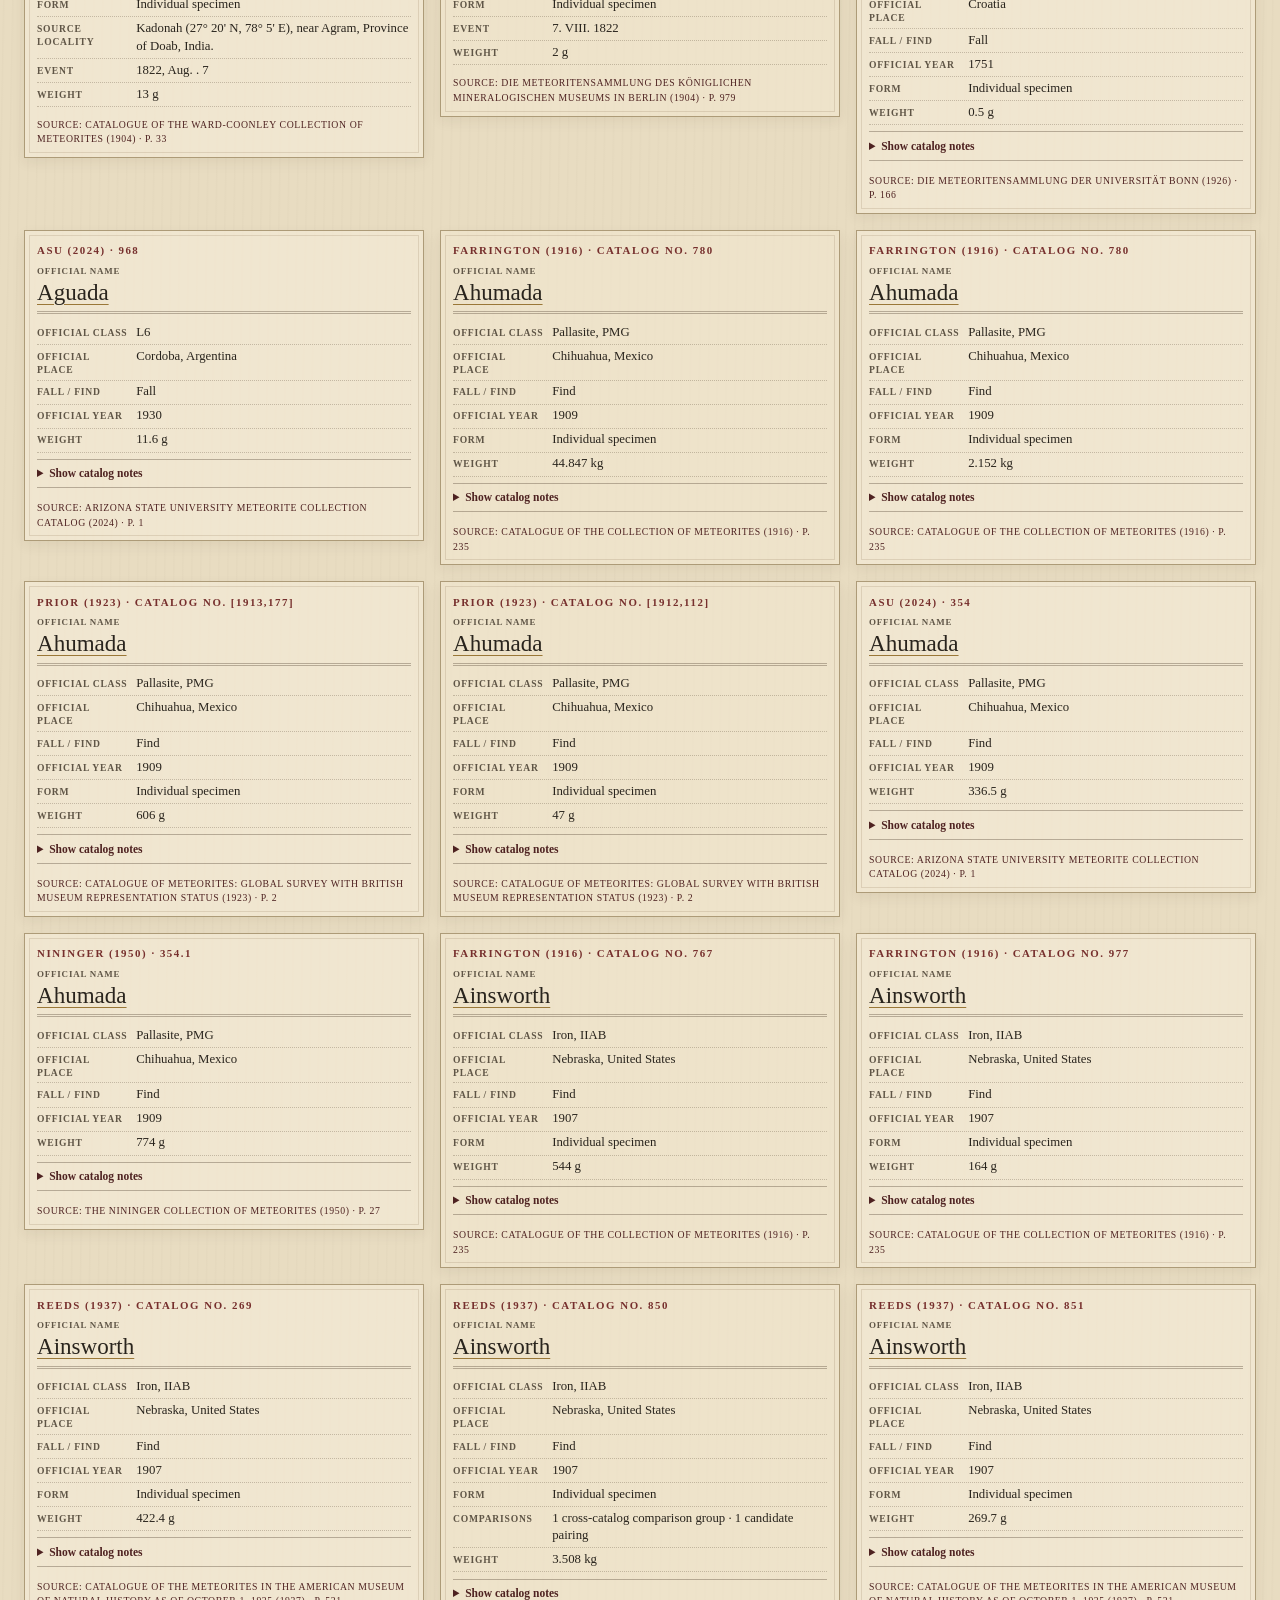
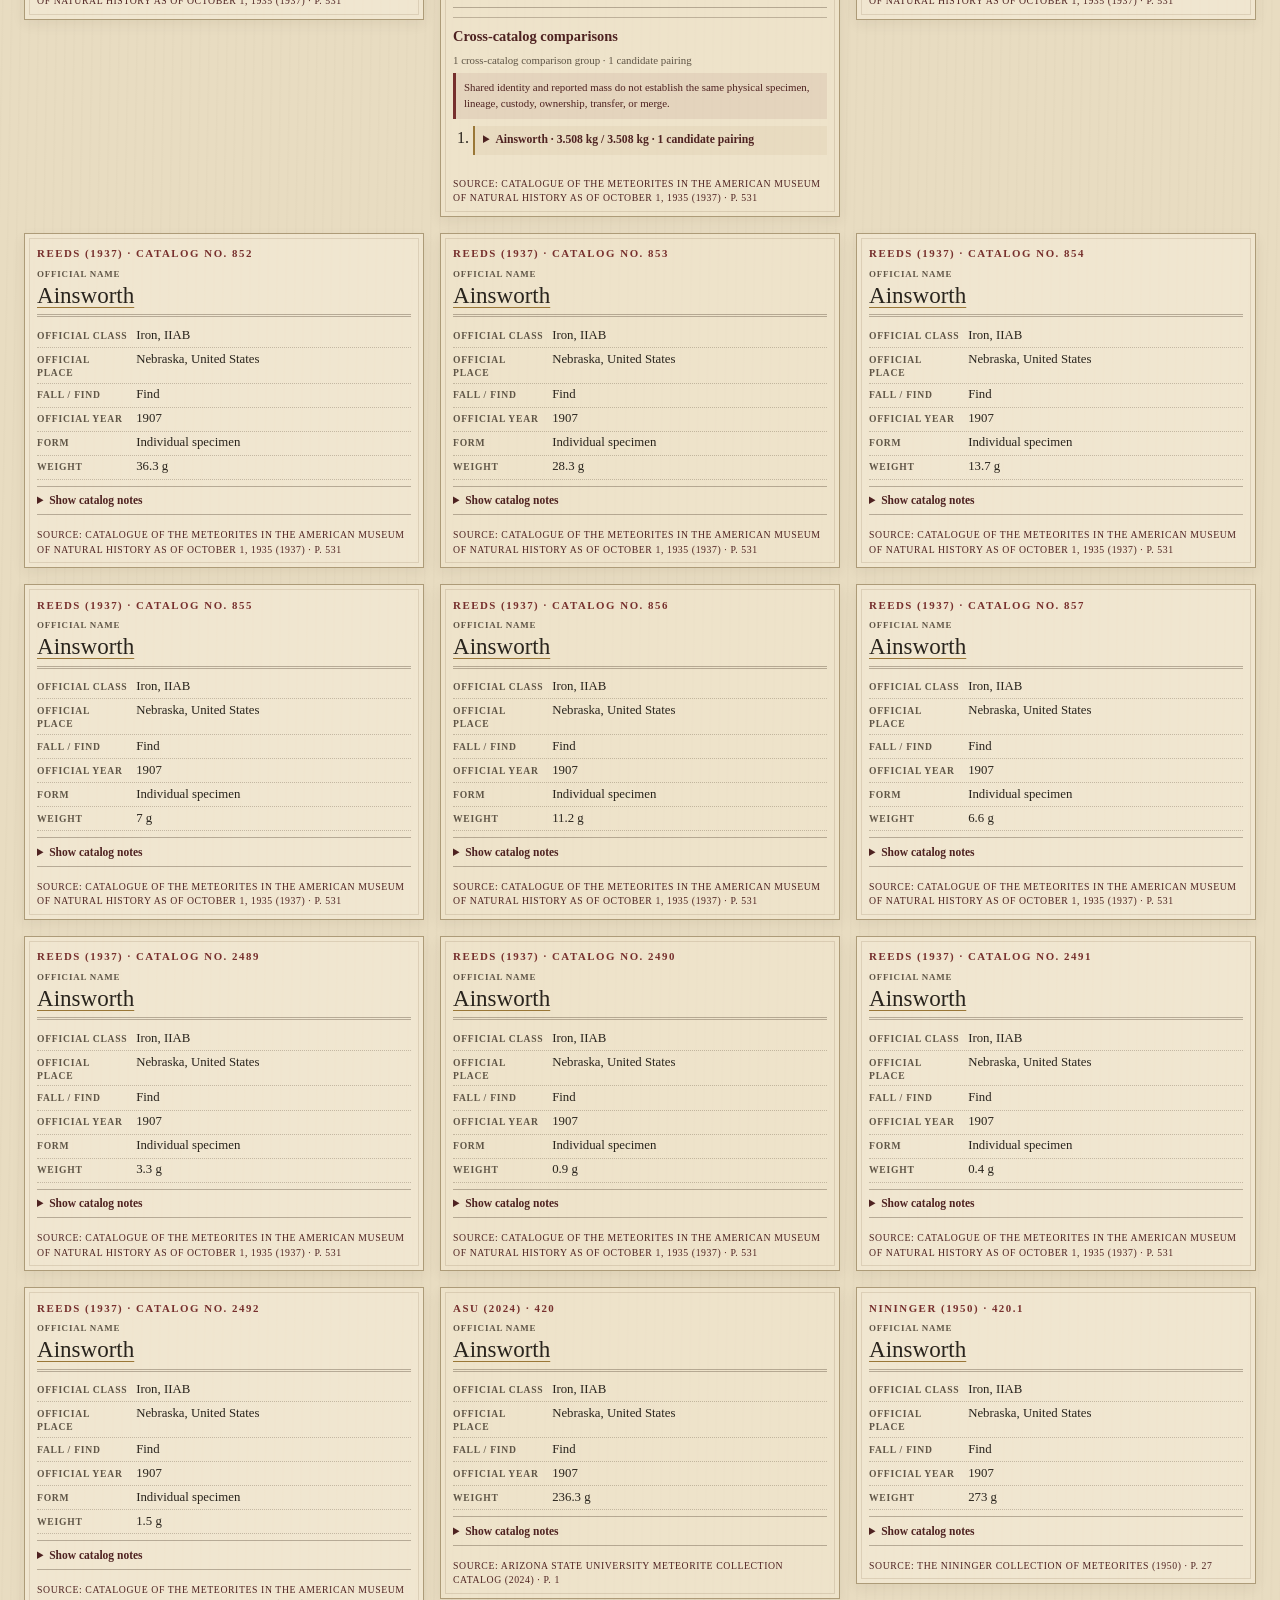
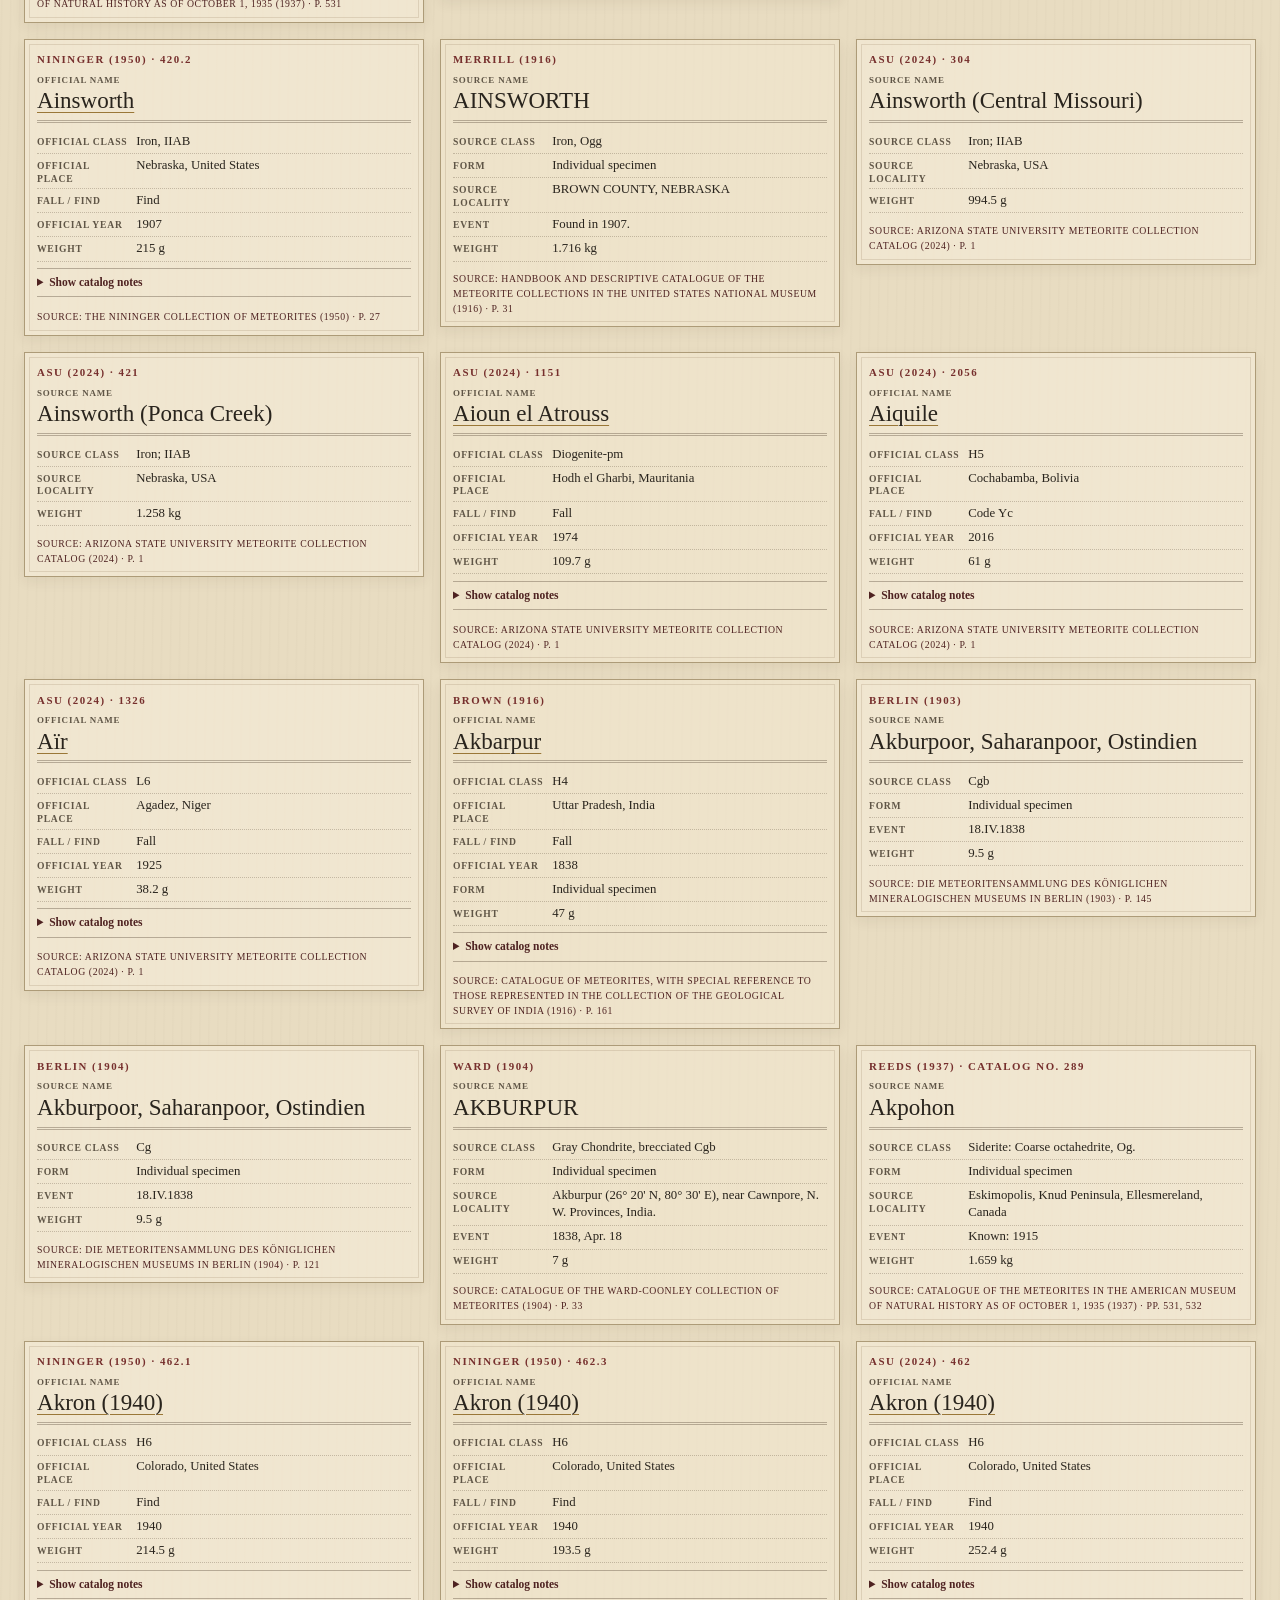
==== commit 34d37f0e: "Compact specimen card details" ====
--- a/index.html
+++ b/index.html
@@ -8,8 +8,8 @@
   <meta name="theme-color" content="#2d241b">
   <title>The Meteorite Cabinet | Historical Collection Index</title>
   <link rel="icon" href="./favicon.svg" type="image/svg+xml">
-  <link rel="stylesheet" href="./styles.css?v=20260913-catalog10-historical-1">
-  <script src="./app.js?v=20260913-catalog10-historical-1" defer></script>
+  <link rel="stylesheet" href="./styles.css?v=20260913-compact-cards-1">
+  <script src="./app.js?v=20260913-compact-cards-1" defer></script>
 </head>
 <body>
   <a class="skip-link" href="#catalog">Skip to catalog</a>
--- a/styles.css
+++ b/styles.css
@@ -14,6 +14,8 @@
 }
 
 * { box-sizing: border-box; }
+
+.visually-hidden { position: absolute !important; width: 1px; height: 1px; margin: -1px; padding: 0; overflow: hidden; clip: rect(0 0 0 0); clip-path: inset(50%); white-space: nowrap; border: 0; letter-spacing: normal; text-transform: none; }
 
 html {
   scroll-behavior: smooth;
@@ -342,6 +344,16 @@
 .record-footer { position: relative; z-index: 1; margin-top: auto; display: flex; flex-wrap: wrap; justify-content: space-between; gap: .35rem .8rem; padding: .55rem 0 0; color: var(--ink-soft); background: transparent; border: 0; }
 .record-footer p { min-width: 0; margin: 0; font-size: .61rem; letter-spacing: .06em; text-transform: uppercase; overflow-wrap: anywhere; }
 .record-source { color: var(--oxblood-dark); }
+.specimen-card { padding: .72rem .75rem .62rem; }
+.specimen-card .record-heading { padding-bottom: .42rem; }
+.specimen-card .source-name-label { margin-top: .38rem; }
+.specimen-card .record-meta { margin: .42rem 0 .3rem; }
+.specimen-card .record-meta div,
+.specimen-card .catalog-notes dl div { grid-template-columns: minmax(4.5rem, 5.75rem) minmax(0, 1fr); gap: .45rem; padding: .18rem 0; }
+.specimen-card .catalog-notes { margin: .1rem 0 .42rem; }
+.specimen-card .catalog-notes summary { padding: .32rem 0; }
+.specimen-card .catalog-notes dl { margin-bottom: .3rem; }
+.specimen-card .record-footer { gap: .25rem .6rem; padding-top: .38rem; }
 .folio-button {
   flex: 1 0 100%;
   justify-self: start;
@@ -461,18 +473,24 @@
 }
 
 @media (max-width: 520px) {
-  .record-meta div { grid-template-columns: minmax(0, 1fr); gap: .08rem; padding: .3rem 0; }
-  .catalog-notes dl div { grid-template-columns: minmax(0, 1fr); gap: .08rem; padding: .3rem 0; }
+  .observation-card .record-meta div { grid-template-columns: minmax(0, 1fr); gap: .08rem; padding: .3rem 0; }
+  .observation-card .catalog-notes dl div { grid-template-columns: minmax(0, 1fr); gap: .08rem; padding: .3rem 0; }
 }
 
 @media (max-width: 420px) {
   .weight-range { grid-template-columns: 1fr; }
   .range-rule { display: none; }
-  .record-card { padding-inline: 1rem; }
+  .observation-card { padding-inline: 1rem; }
+}
+
+@media (max-width: 350px) {
+  .specimen-card .record-meta div,
+  .specimen-card .catalog-notes dl div { grid-template-columns: minmax(0, 1fr); gap: .08rem; padding: .22rem 0; }
 }
 
 @media (max-width: 320px) {
-  .record-card { padding-inline: .8rem; }
+  .observation-card { padding-inline: .8rem; }
+  .specimen-card { padding-inline: .65rem; }
 }
 
 @media (prefers-reduced-motion: reduce) {
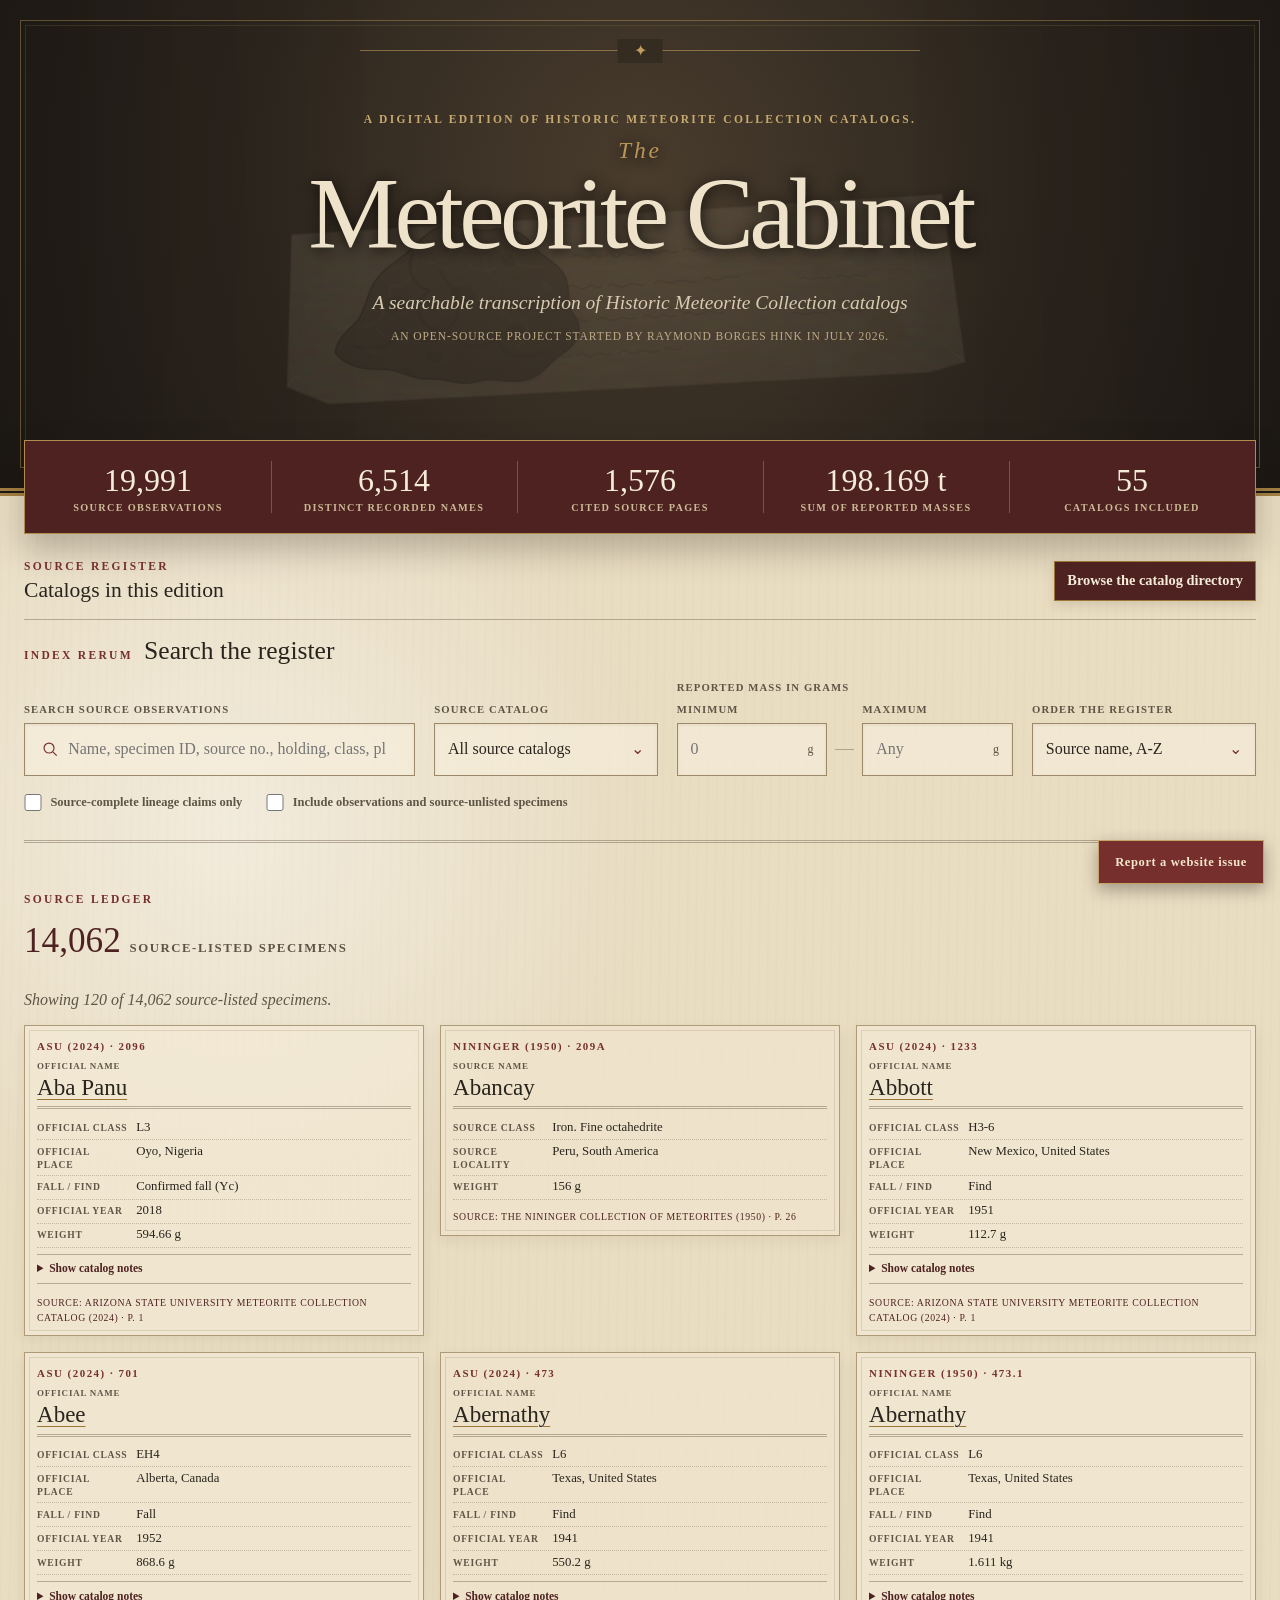
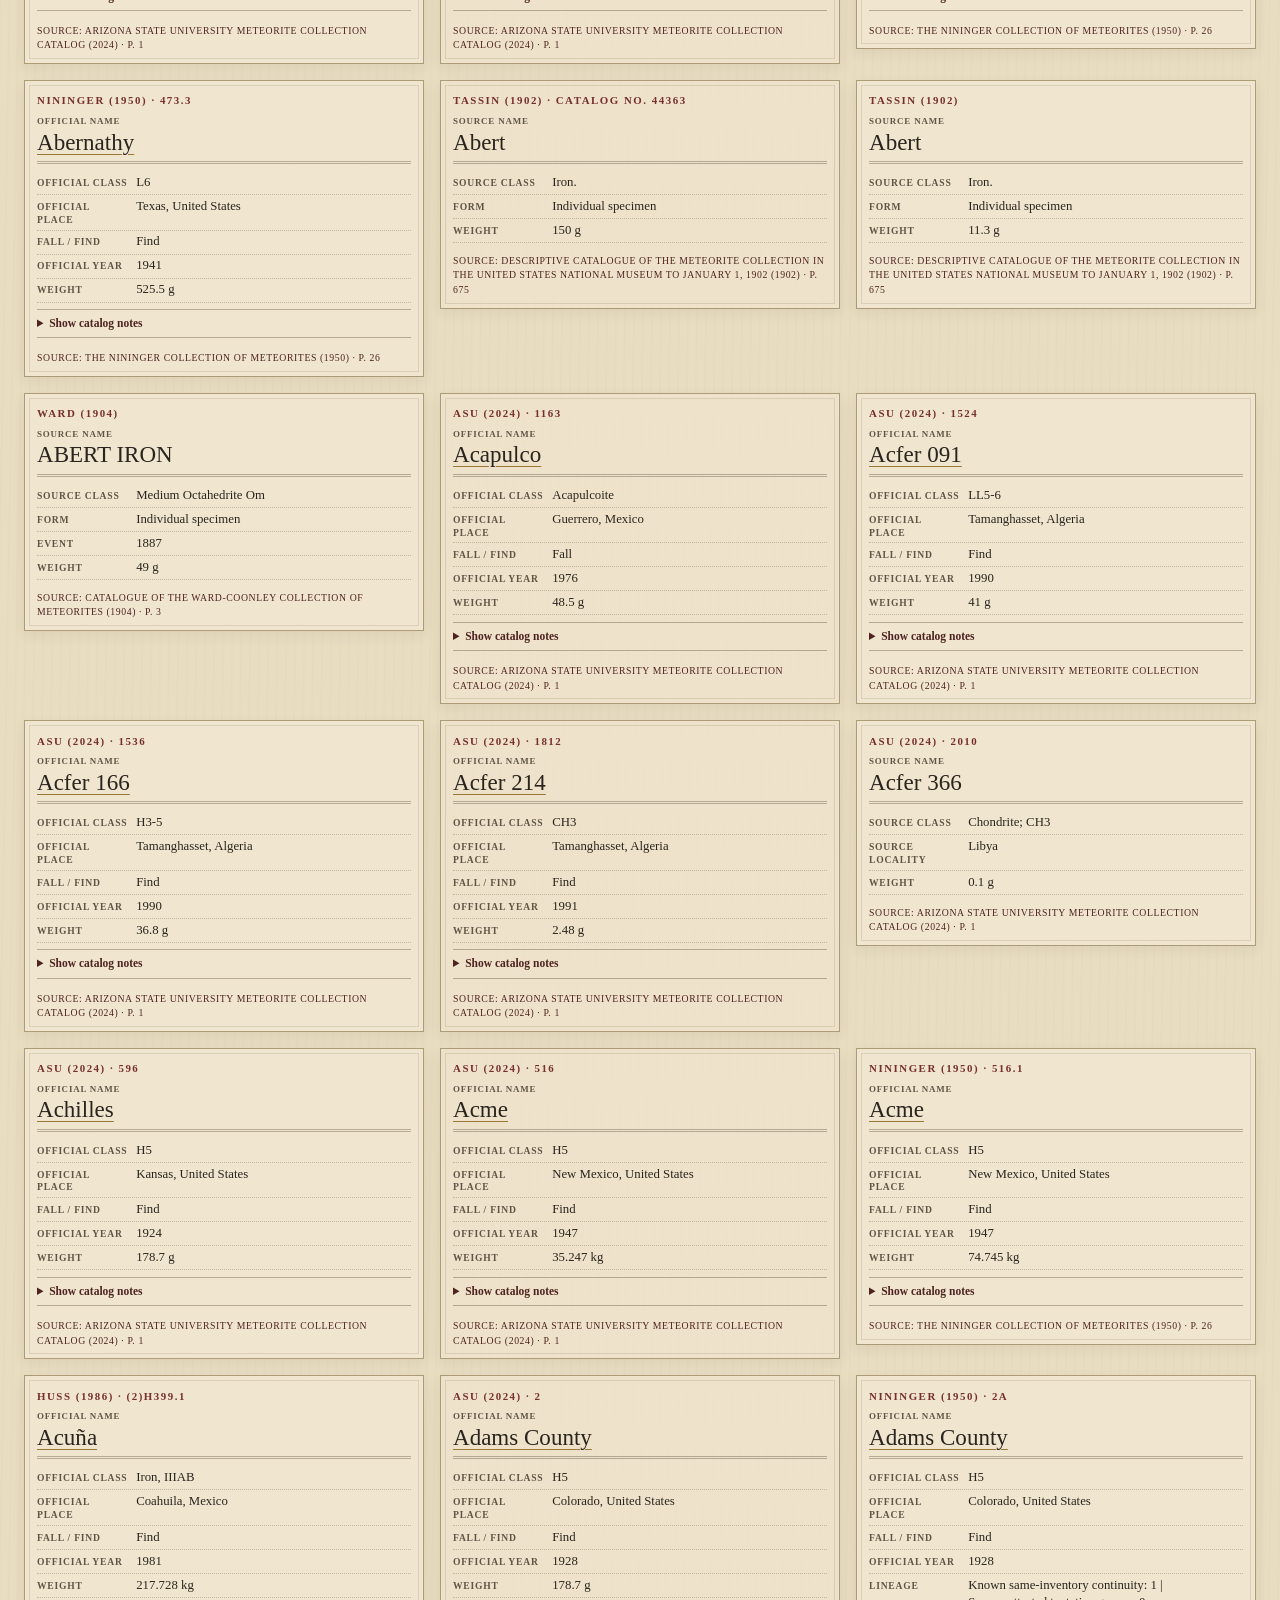
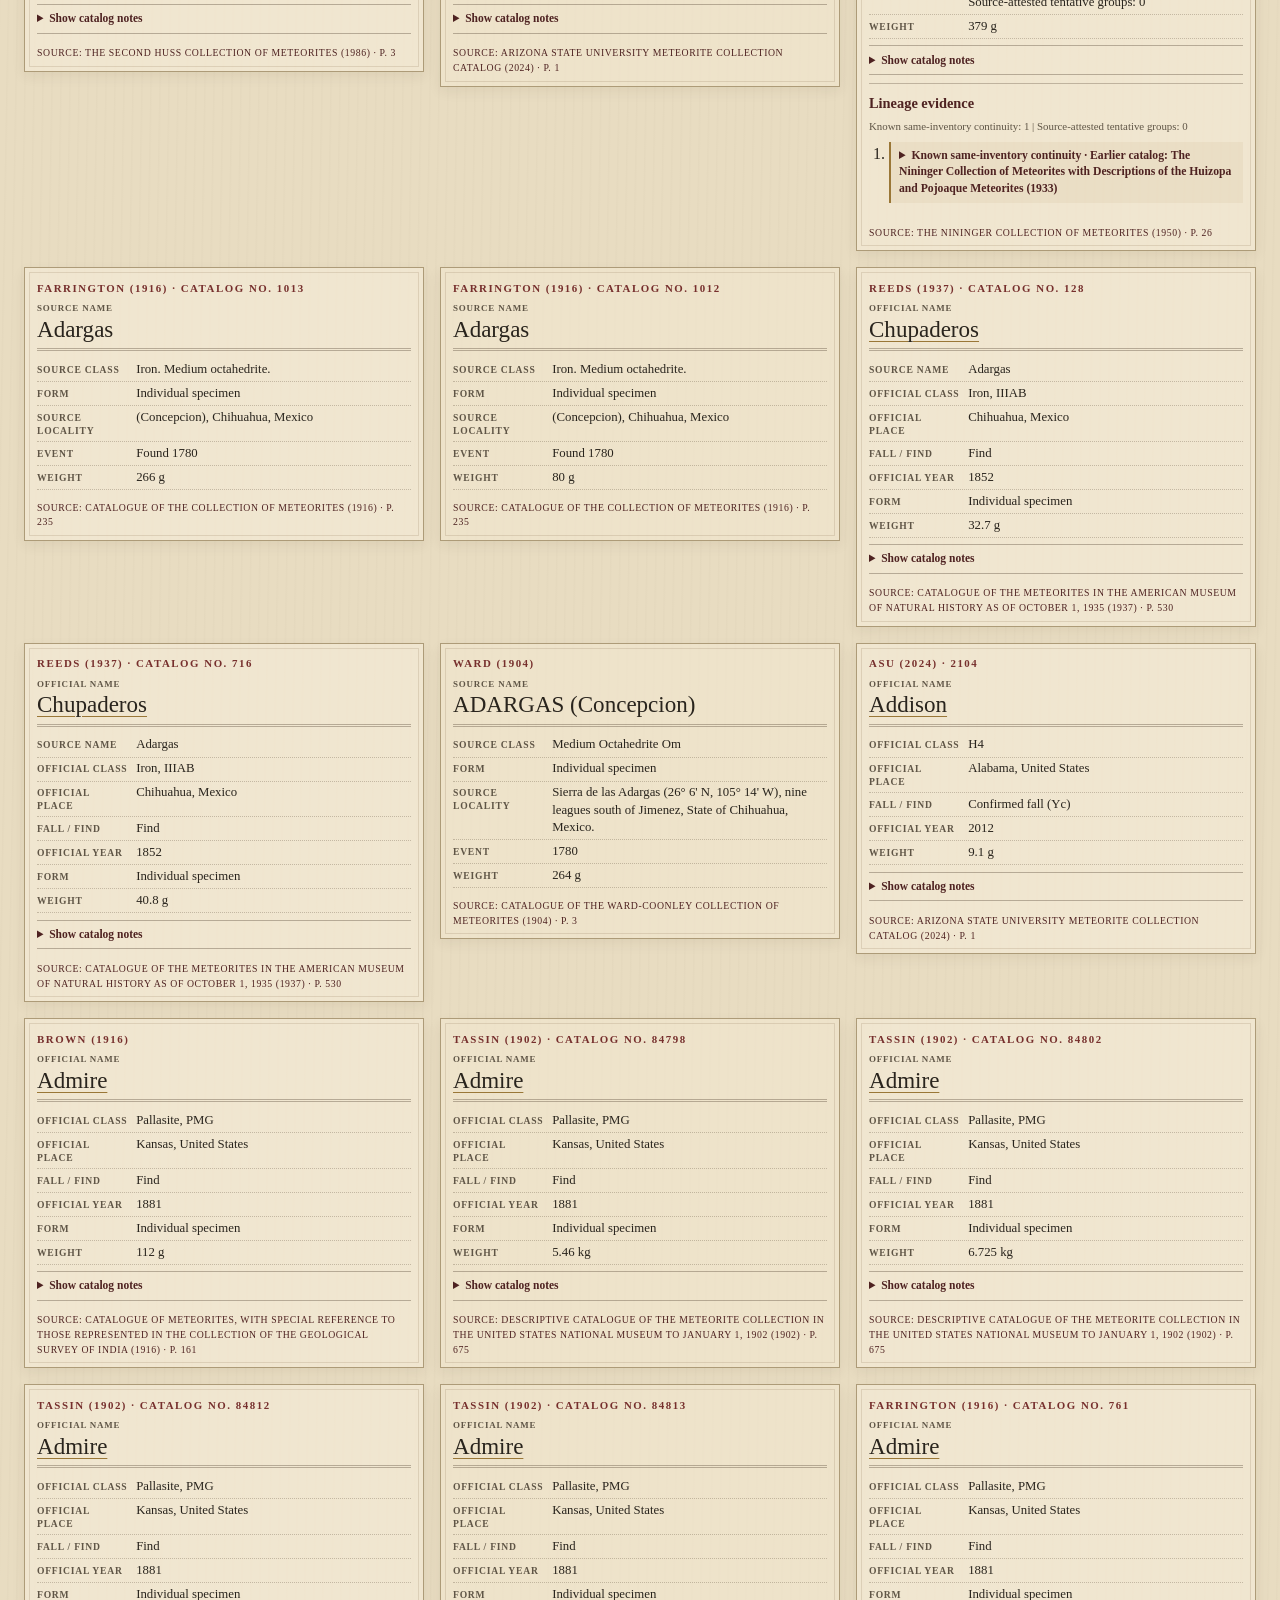
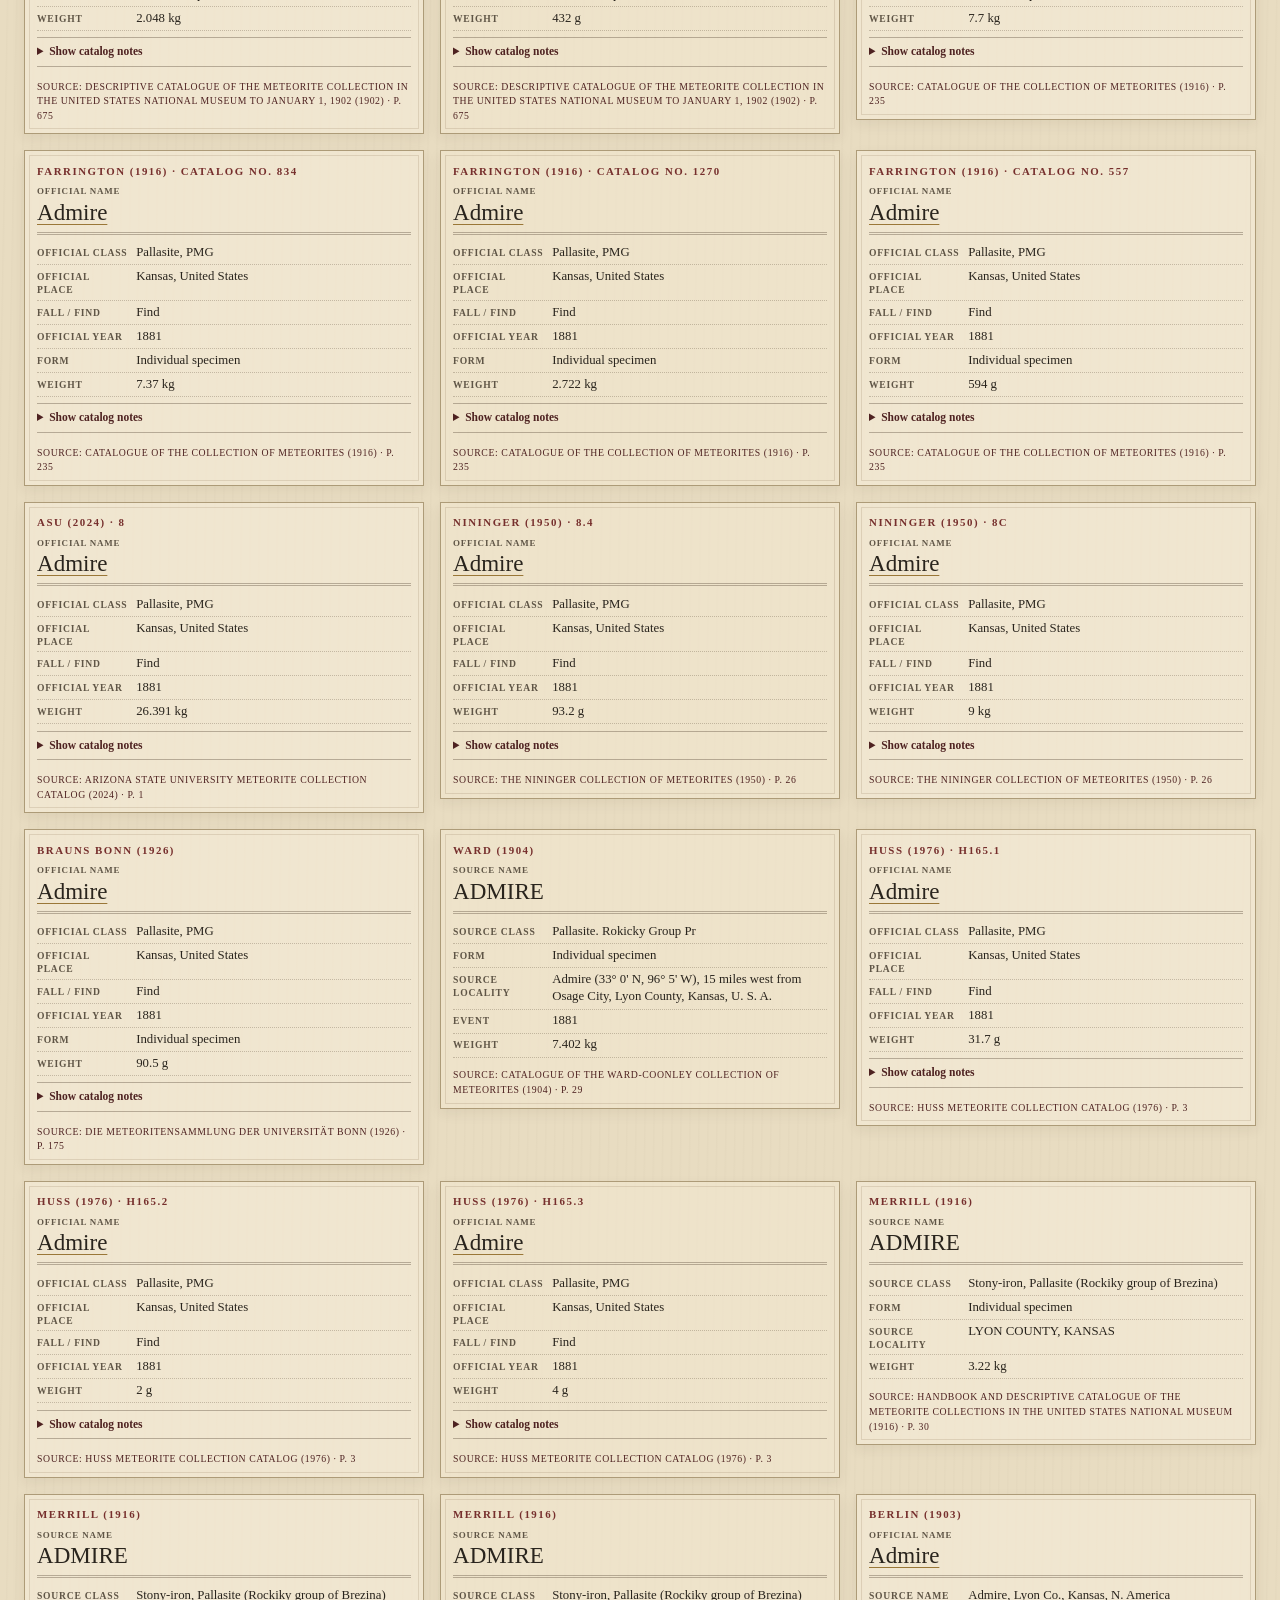
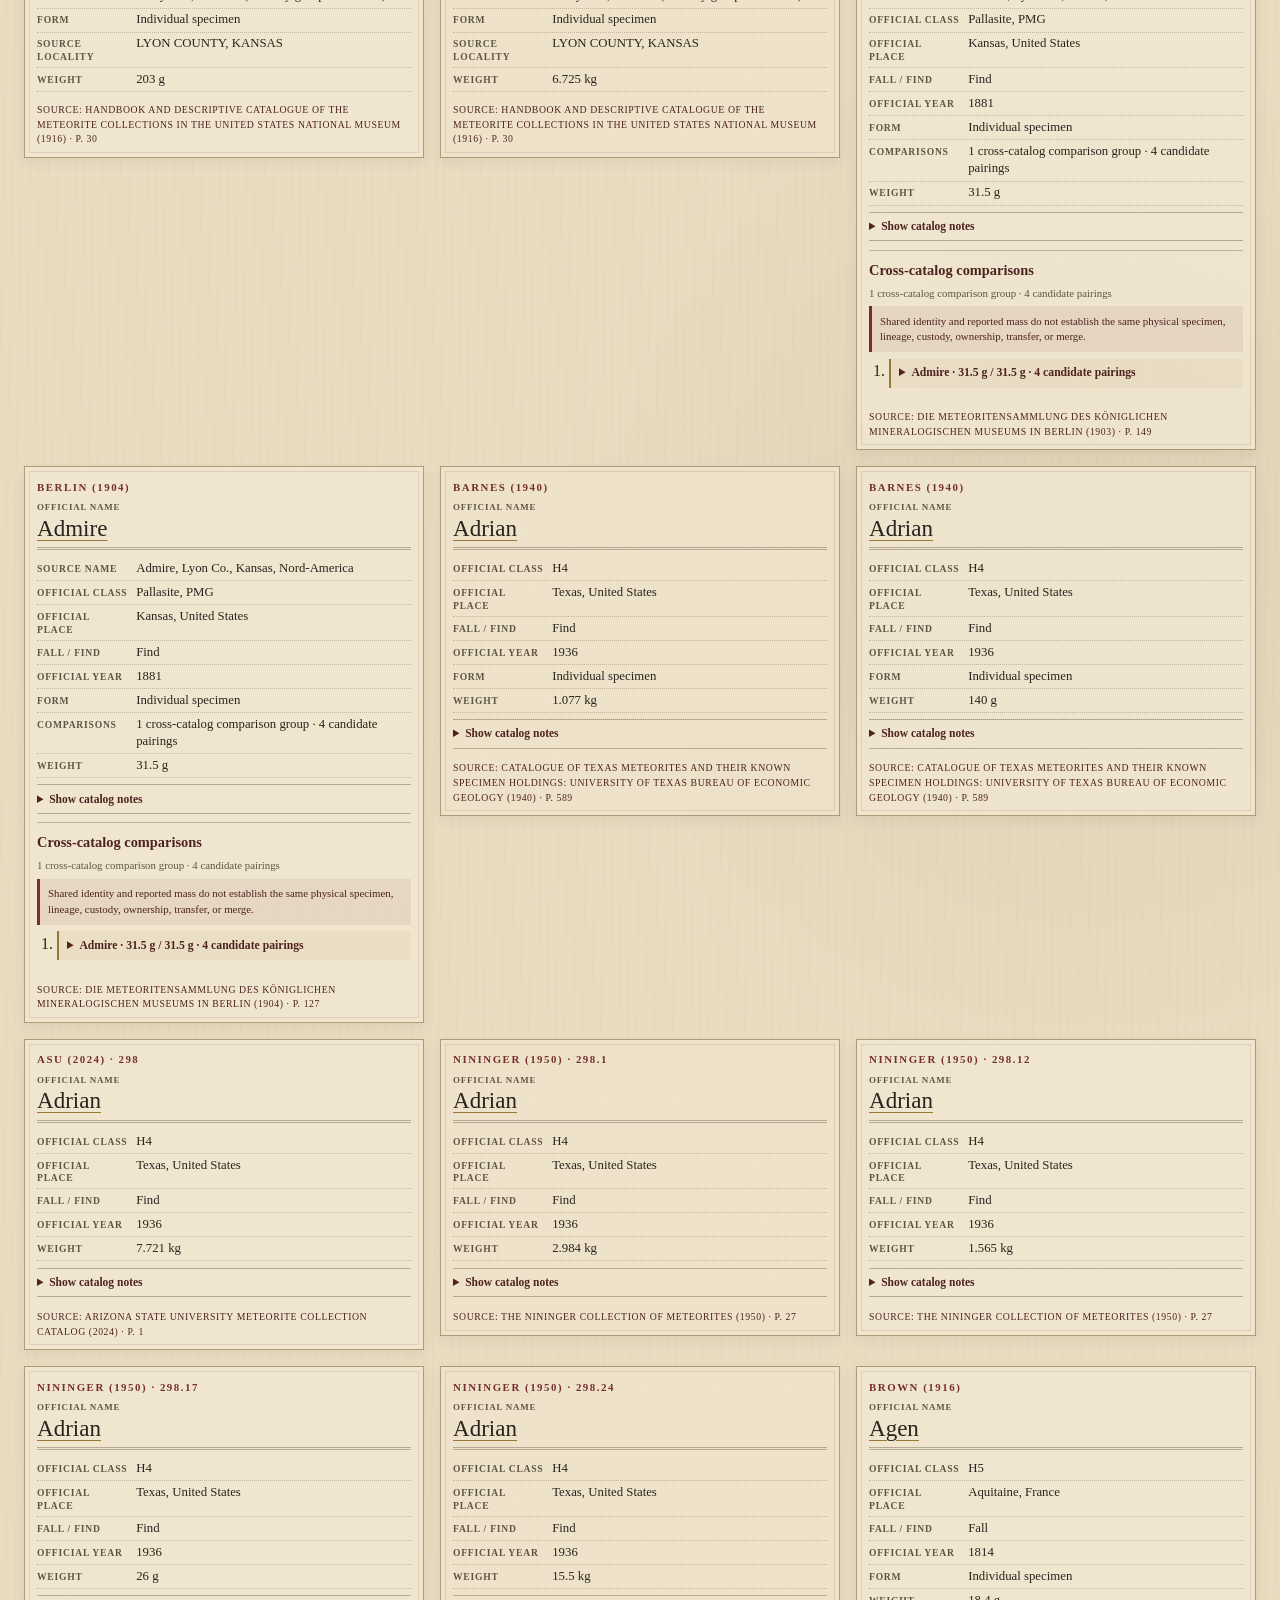
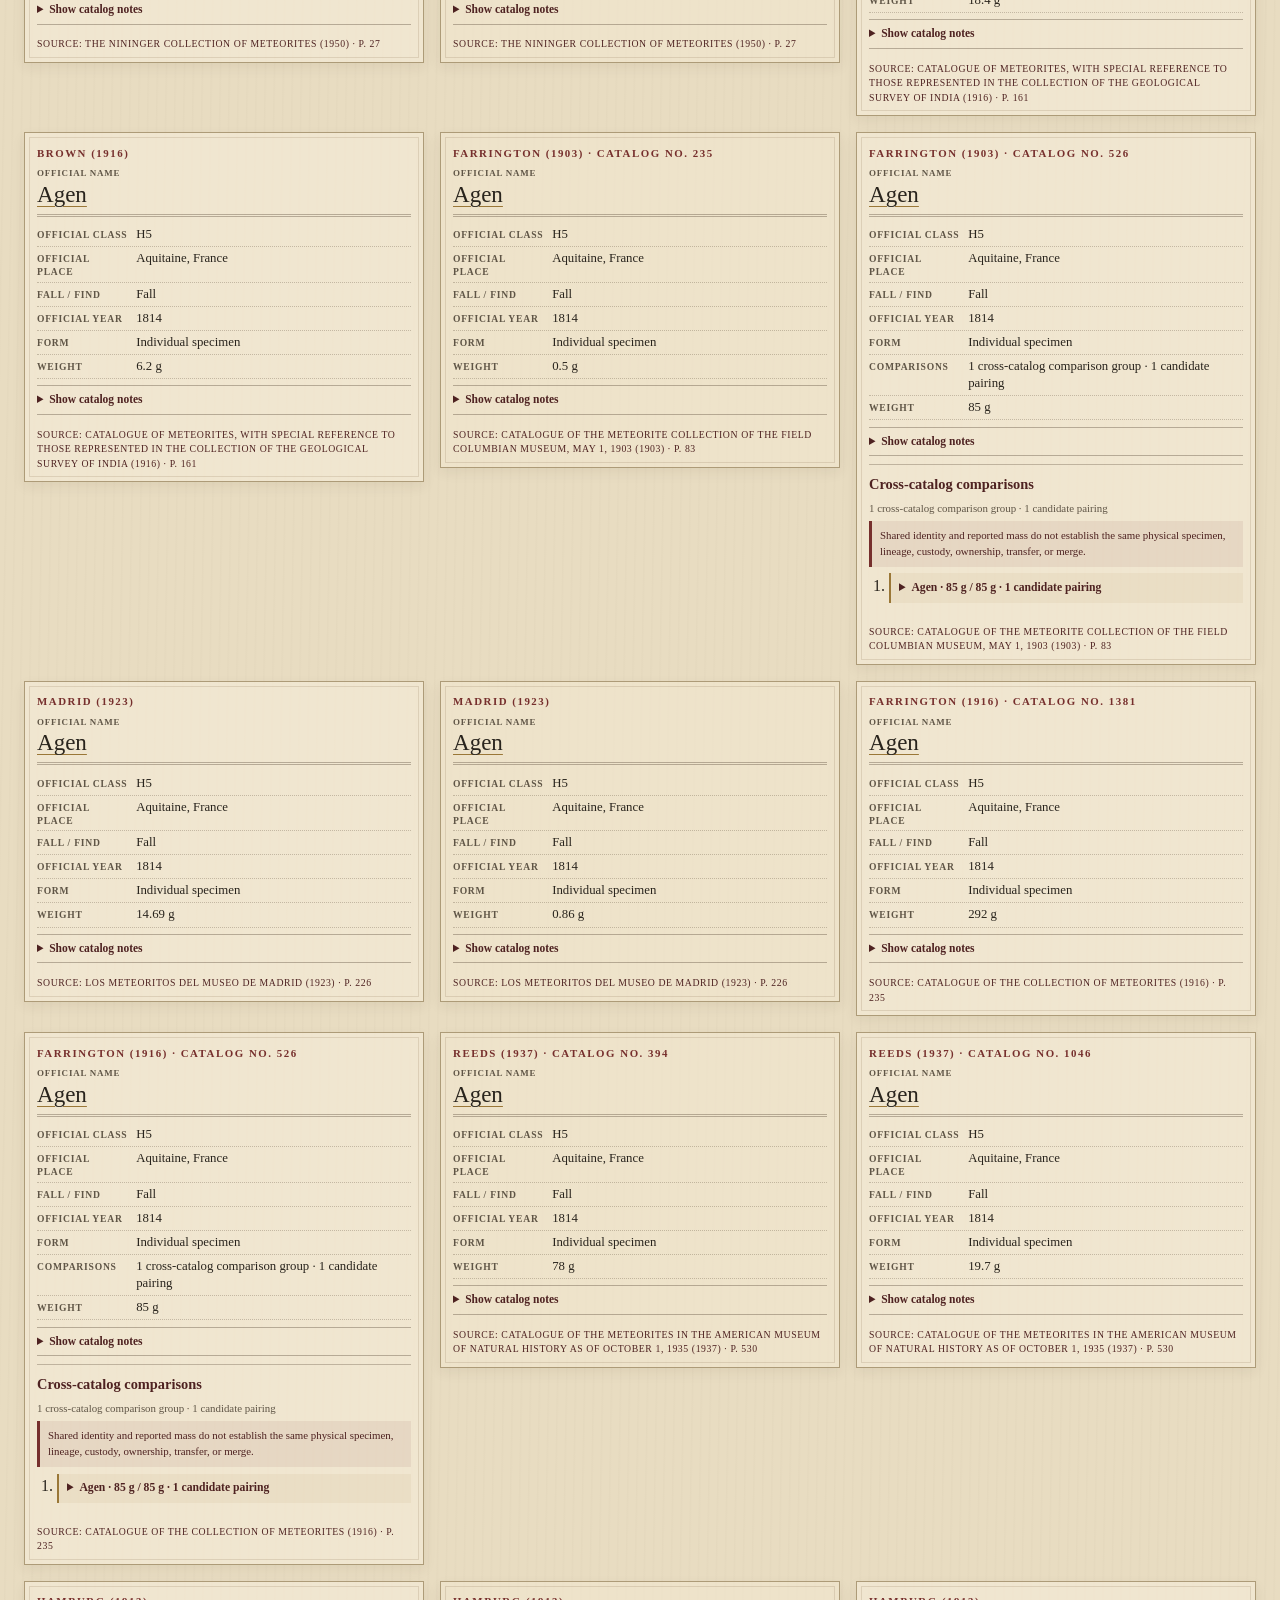
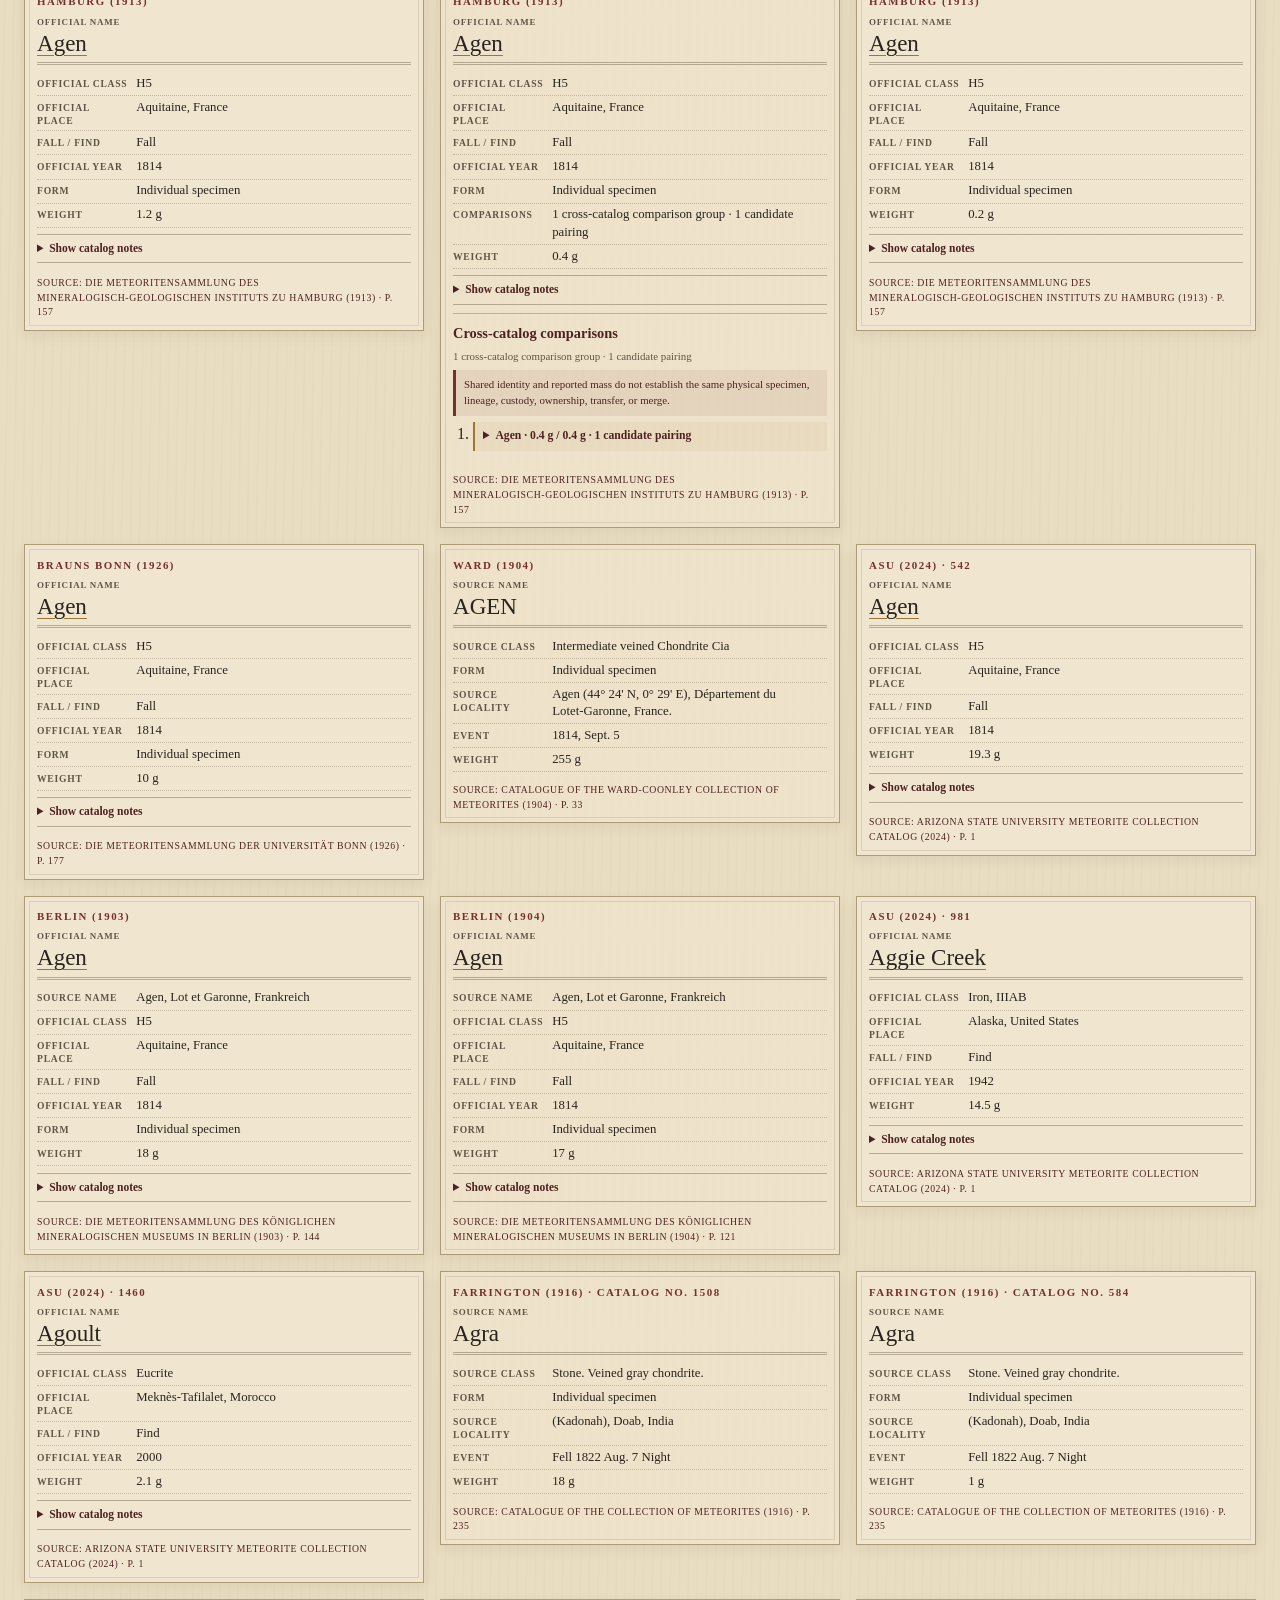
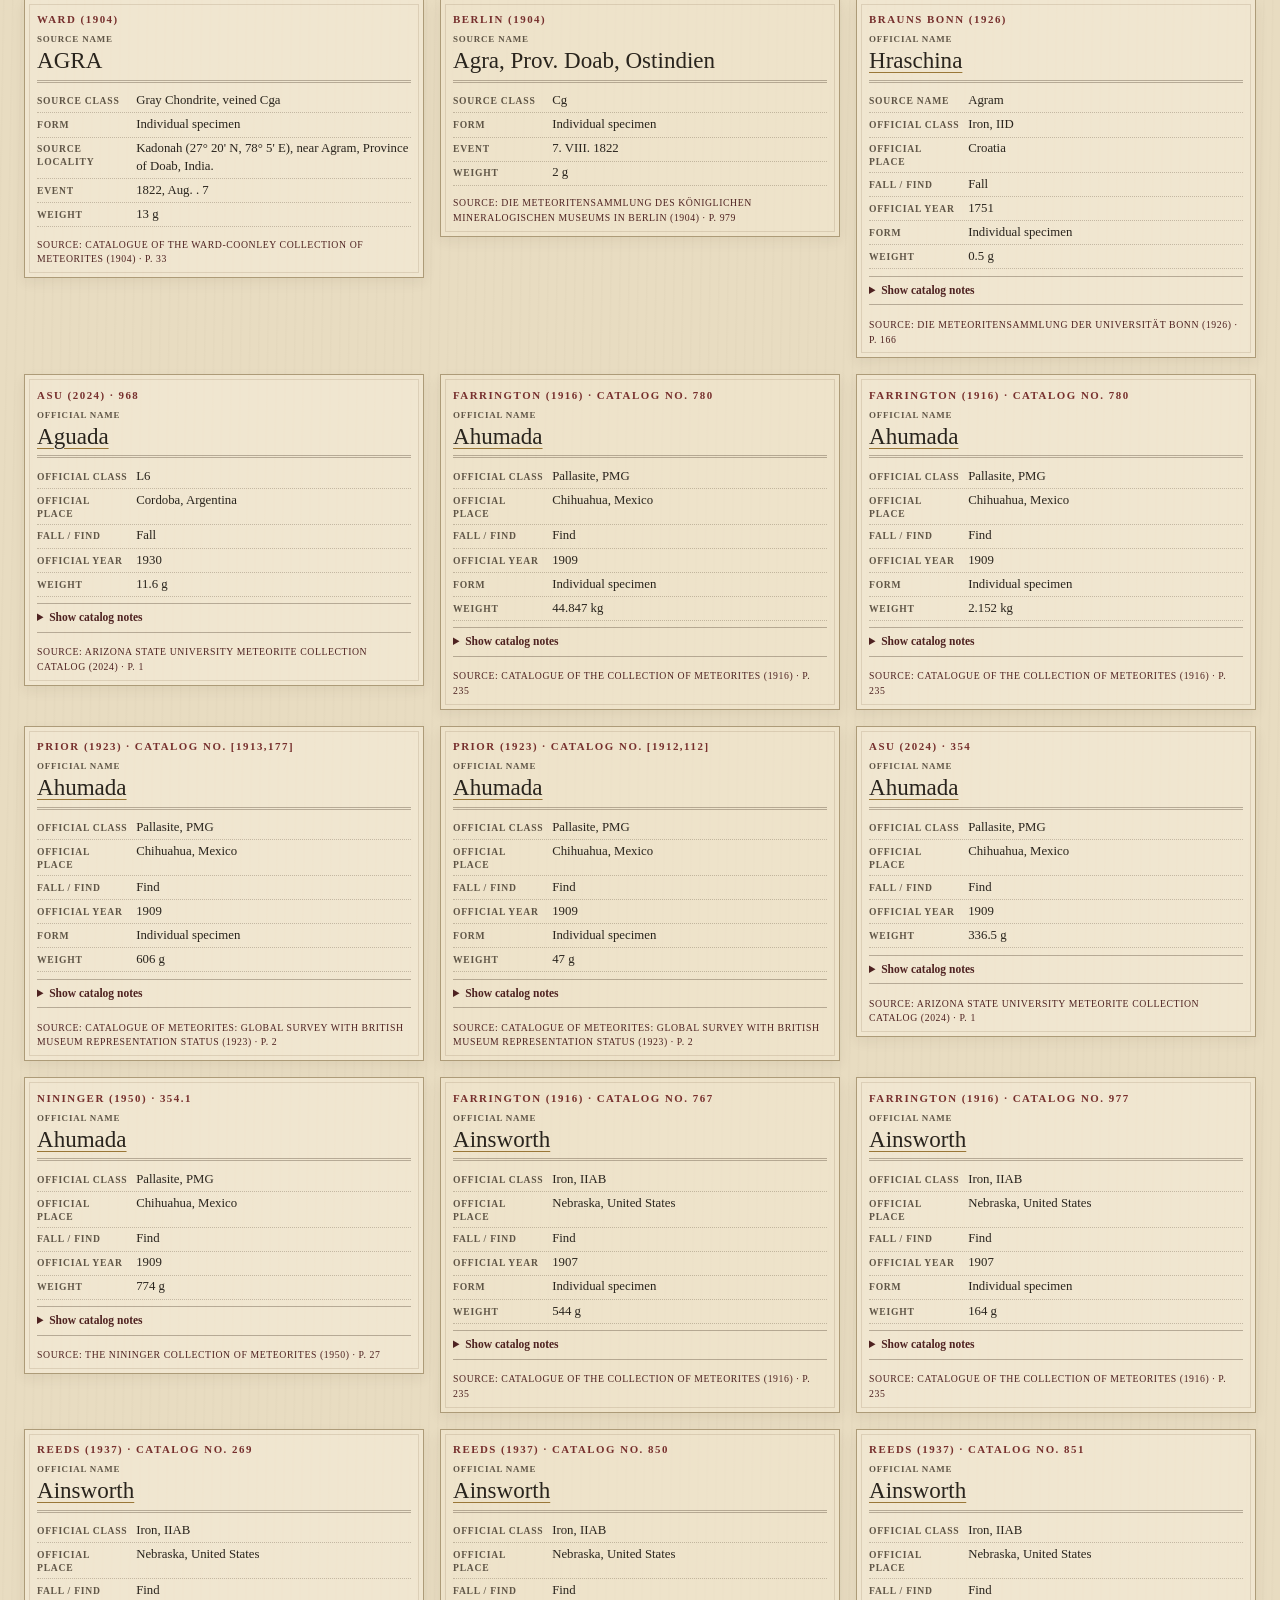
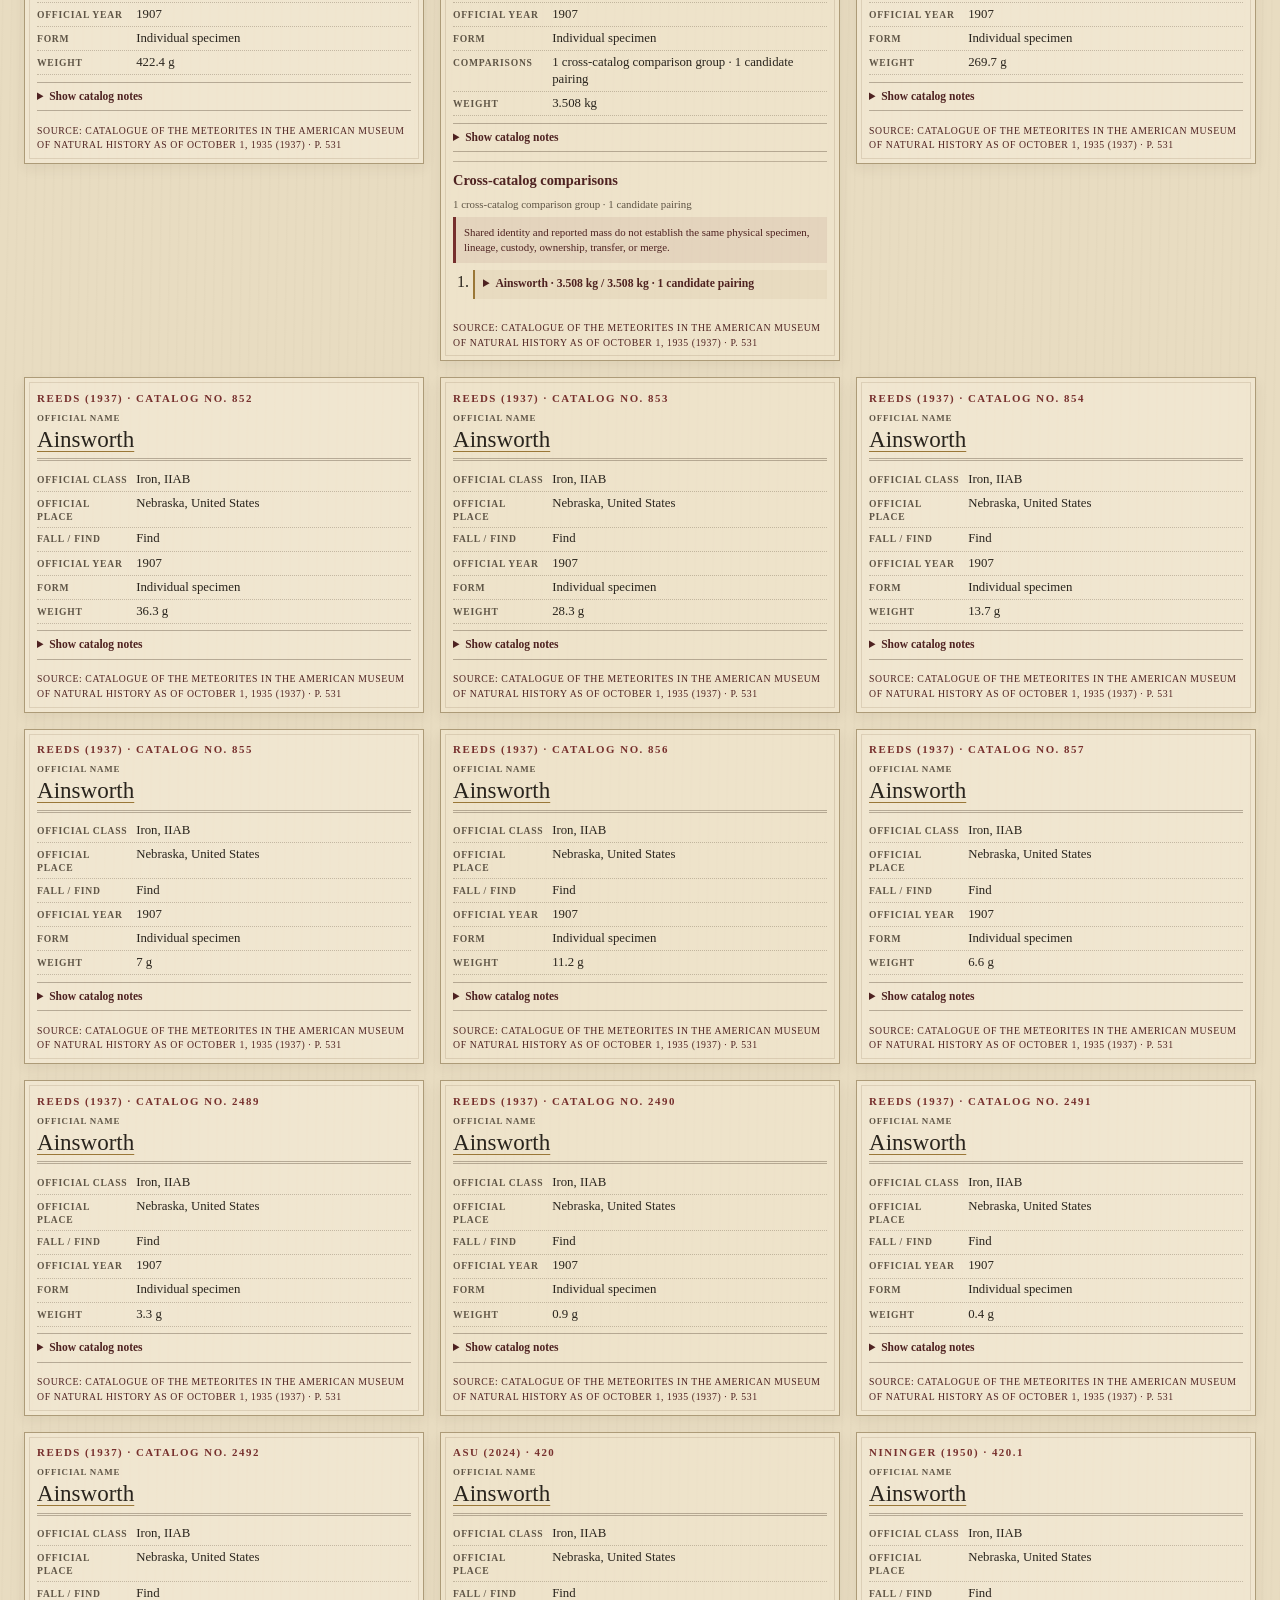
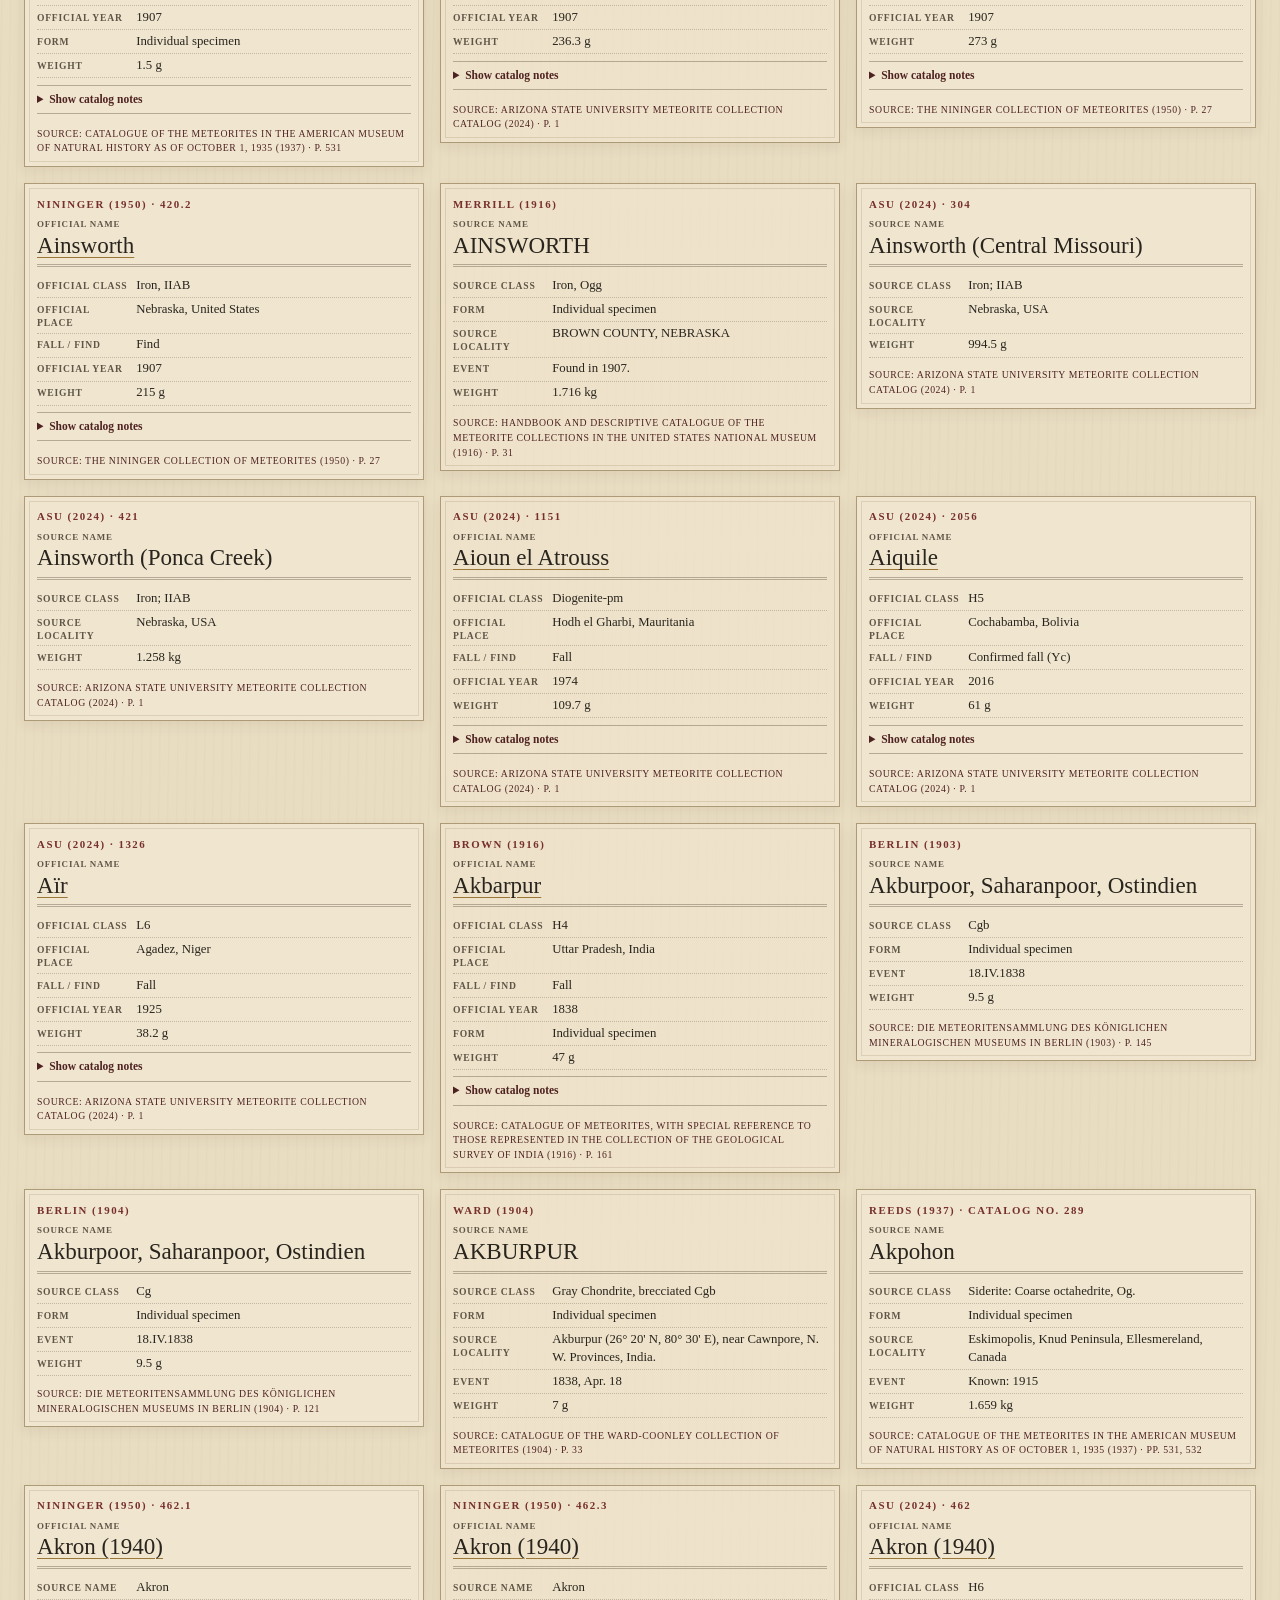
==== commit aa273e09: "Clarify specimen card source context" ====
--- a/index.html
+++ b/index.html
@@ -8,8 +8,8 @@
   <meta name="theme-color" content="#2d241b">
   <title>The Meteorite Cabinet | Historical Collection Index</title>
   <link rel="icon" href="./favicon.svg" type="image/svg+xml">
-  <link rel="stylesheet" href="./styles.css?v=20260913-compact-cards-1">
-  <script src="./app.js?v=20260913-compact-cards-1" defer></script>
+  <link rel="stylesheet" href="./styles.css?v=20260919-specimen-card-labels-1">
+  <script src="./app.js?v=20260919-specimen-card-labels-1" defer></script>
 </head>
 <body>
   <a class="skip-link" href="#catalog">Skip to catalog</a>
@@ -89,8 +89,8 @@
           <span>Order the register</span>
           <span class="select-wrap">
             <select id="sort" name="sort">
-              <option value="name-asc">Name, A-Z</option>
-              <option value="name-desc">Name, Z-A</option>
+              <option value="name-asc">Source name, A-Z</option>
+              <option value="name-desc">Source name, Z-A</option>
               <option value="designation-asc">Designation / source identifier, ascending</option>
               <option value="designation-desc">Designation / source identifier, descending</option>
               <option value="weight-asc">Weight, lightest first</option>
--- a/styles.css
+++ b/styles.css
@@ -433,6 +433,12 @@
 .issue-report-error { margin: .7rem 0 0; padding: .55rem .65rem; color: var(--oxblood-dark); background: rgba(118, 47, 45, .08); border-left: 3px solid var(--oxblood); font-size: .8rem; font-weight: 700; }
 .issue-report-actions { display: flex; flex-wrap: wrap; gap: .65rem; margin-top: 1.1rem; }
 
+@media (min-width: 1320px) {
+  .catalog-grid.four-column-specimens:not(.single-result) { grid-template-columns: repeat(4, minmax(0, 1fr)); gap: .8rem; }
+  .catalog-grid.four-column-specimens:not(.single-result) .specimen-card .record-meta div,
+  .catalog-grid.four-column-specimens:not(.single-result) .specimen-card .catalog-notes dl div { grid-template-columns: minmax(4rem, 5.25rem) minmax(0, 1fr); gap: .4rem; }
+}
+
 @media (max-width: 1200px) {
   .filters { grid-template-columns: minmax(0, 1fr) minmax(0, 1fr); }
   .catalog-summary-list { grid-template-columns: repeat(2, minmax(0, 1fr)); }
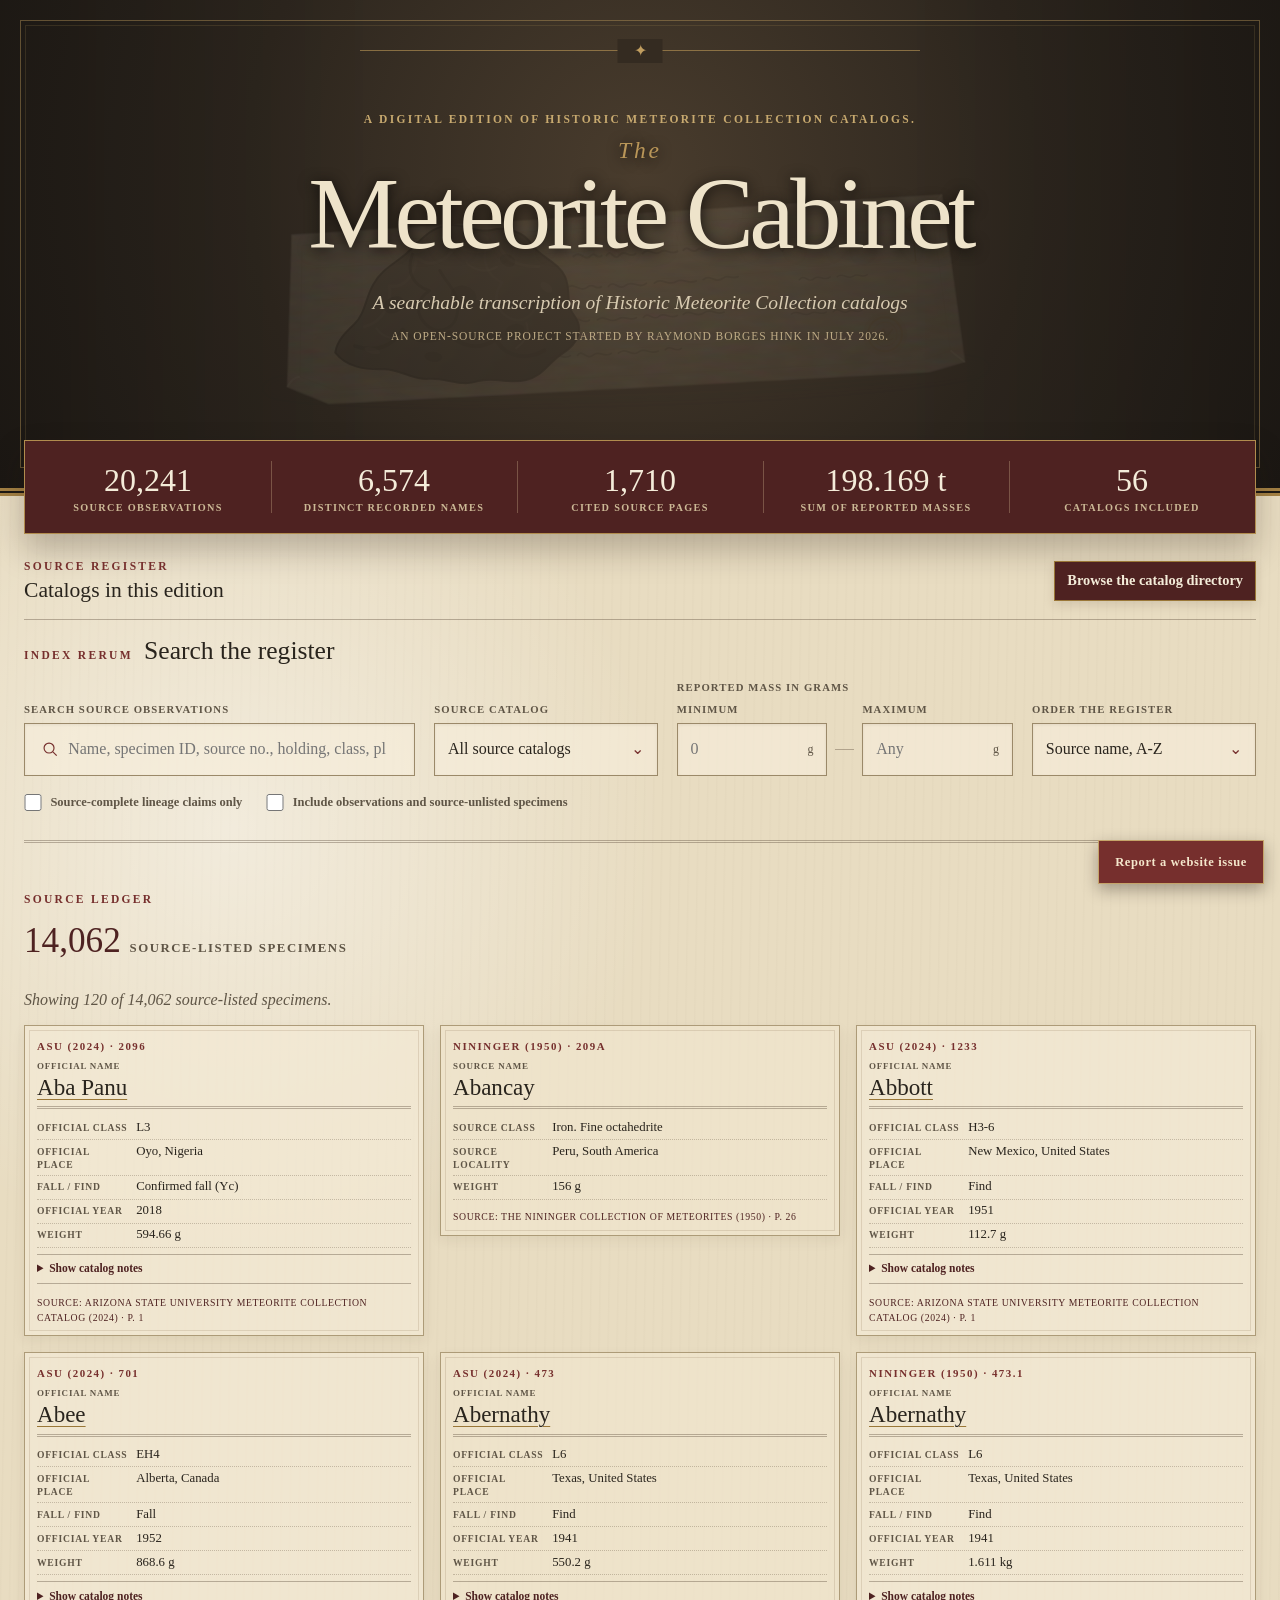
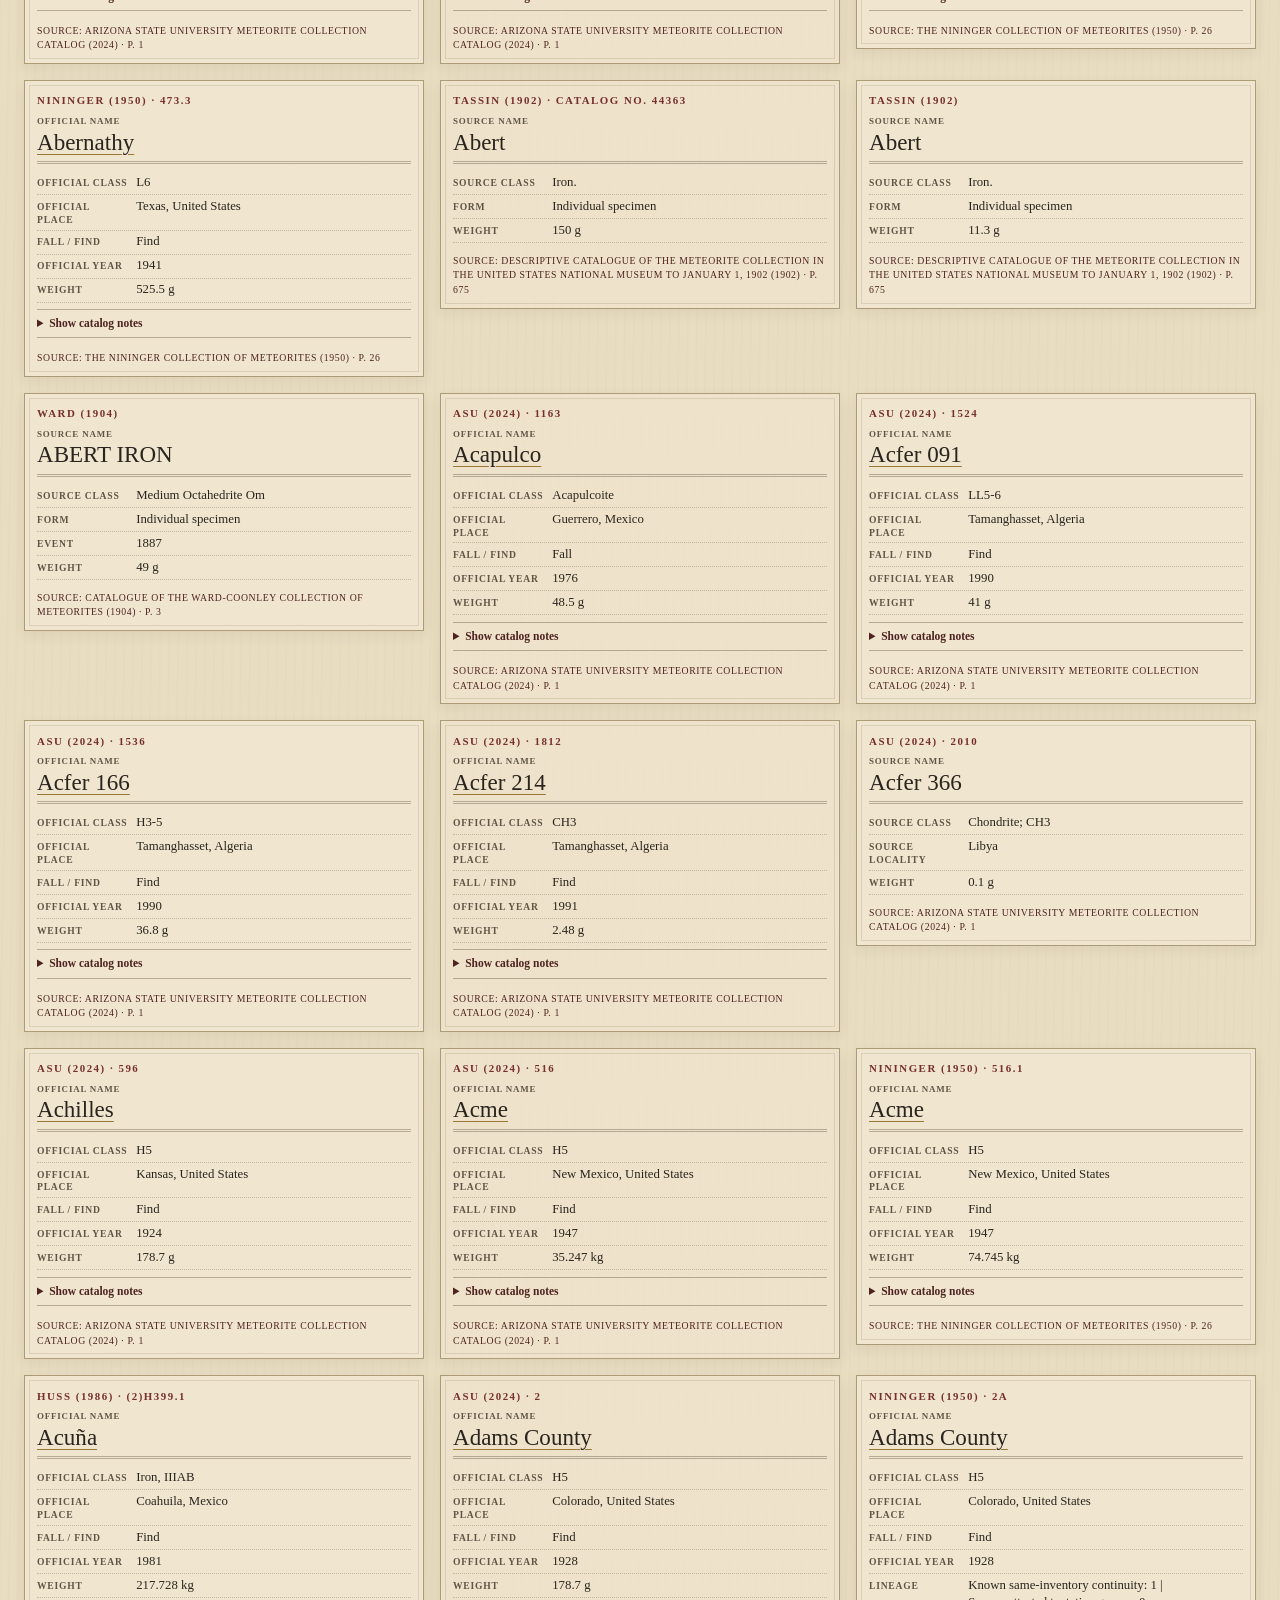
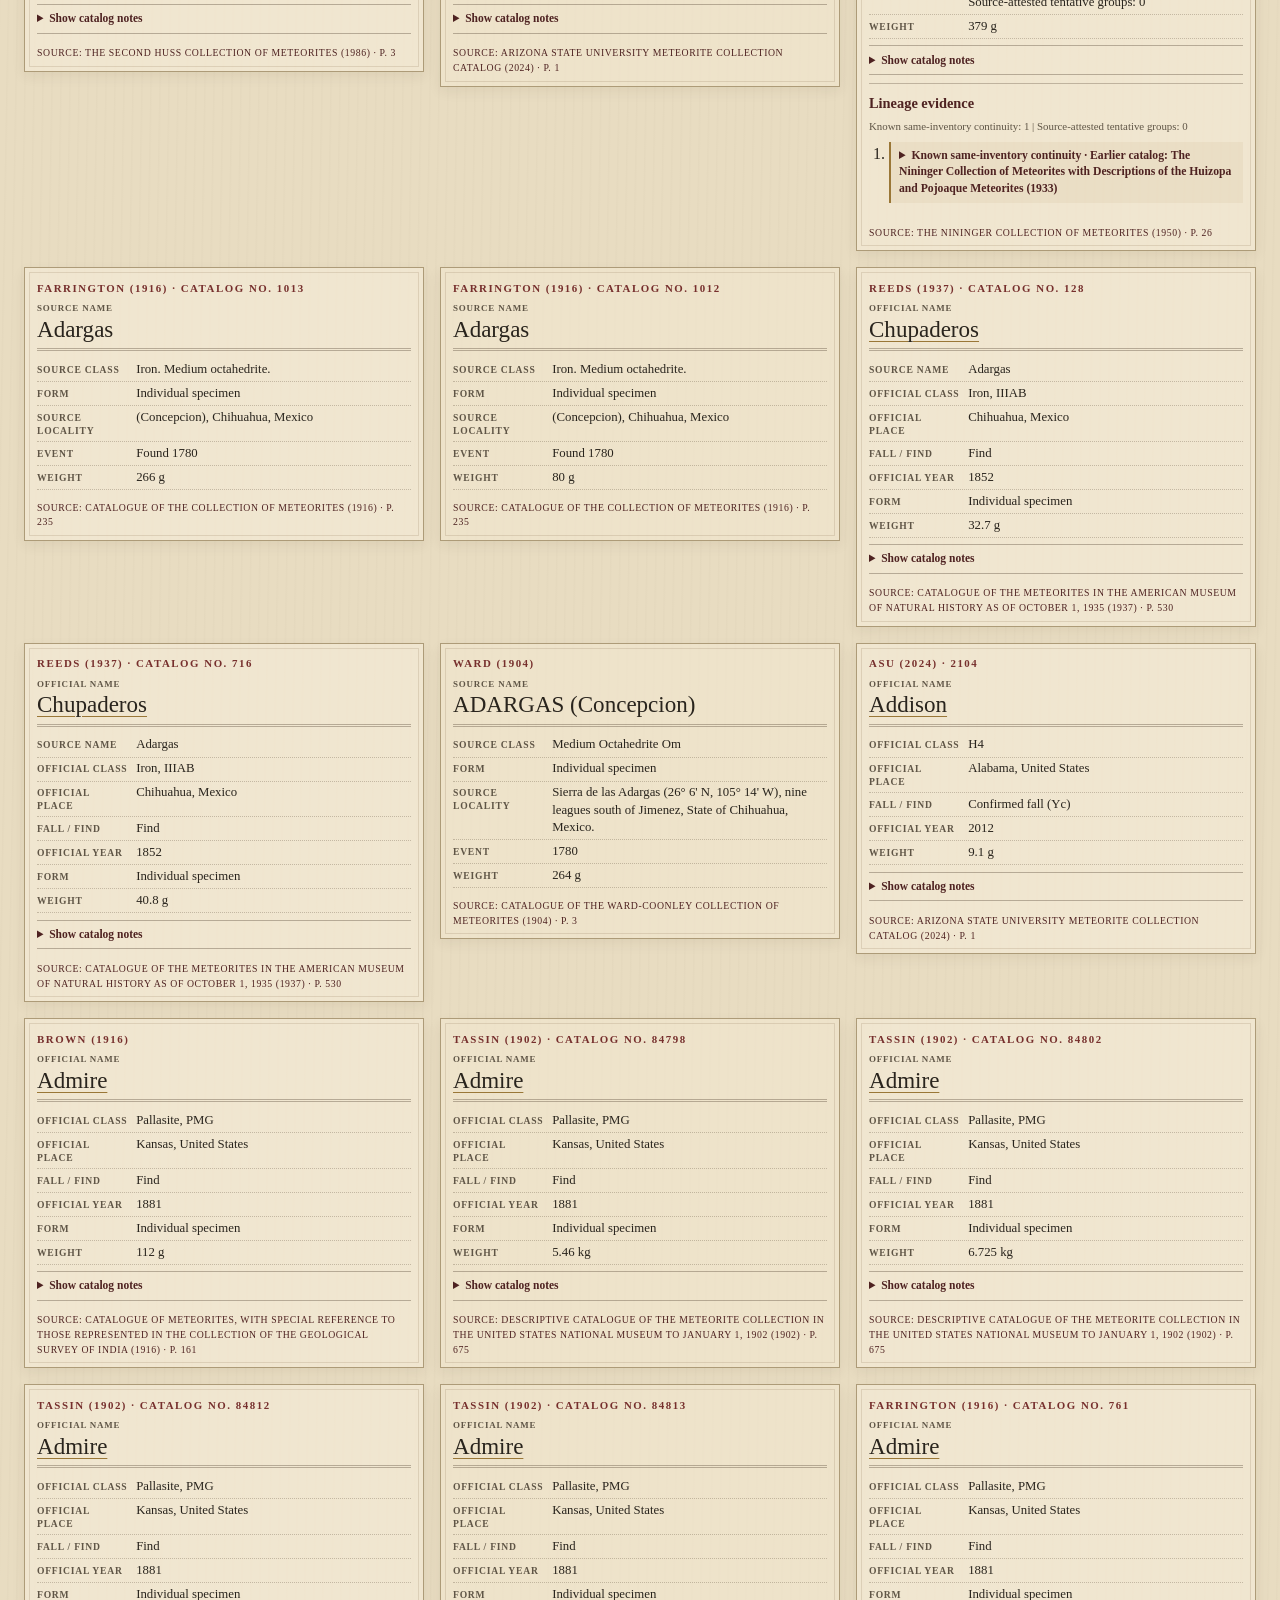
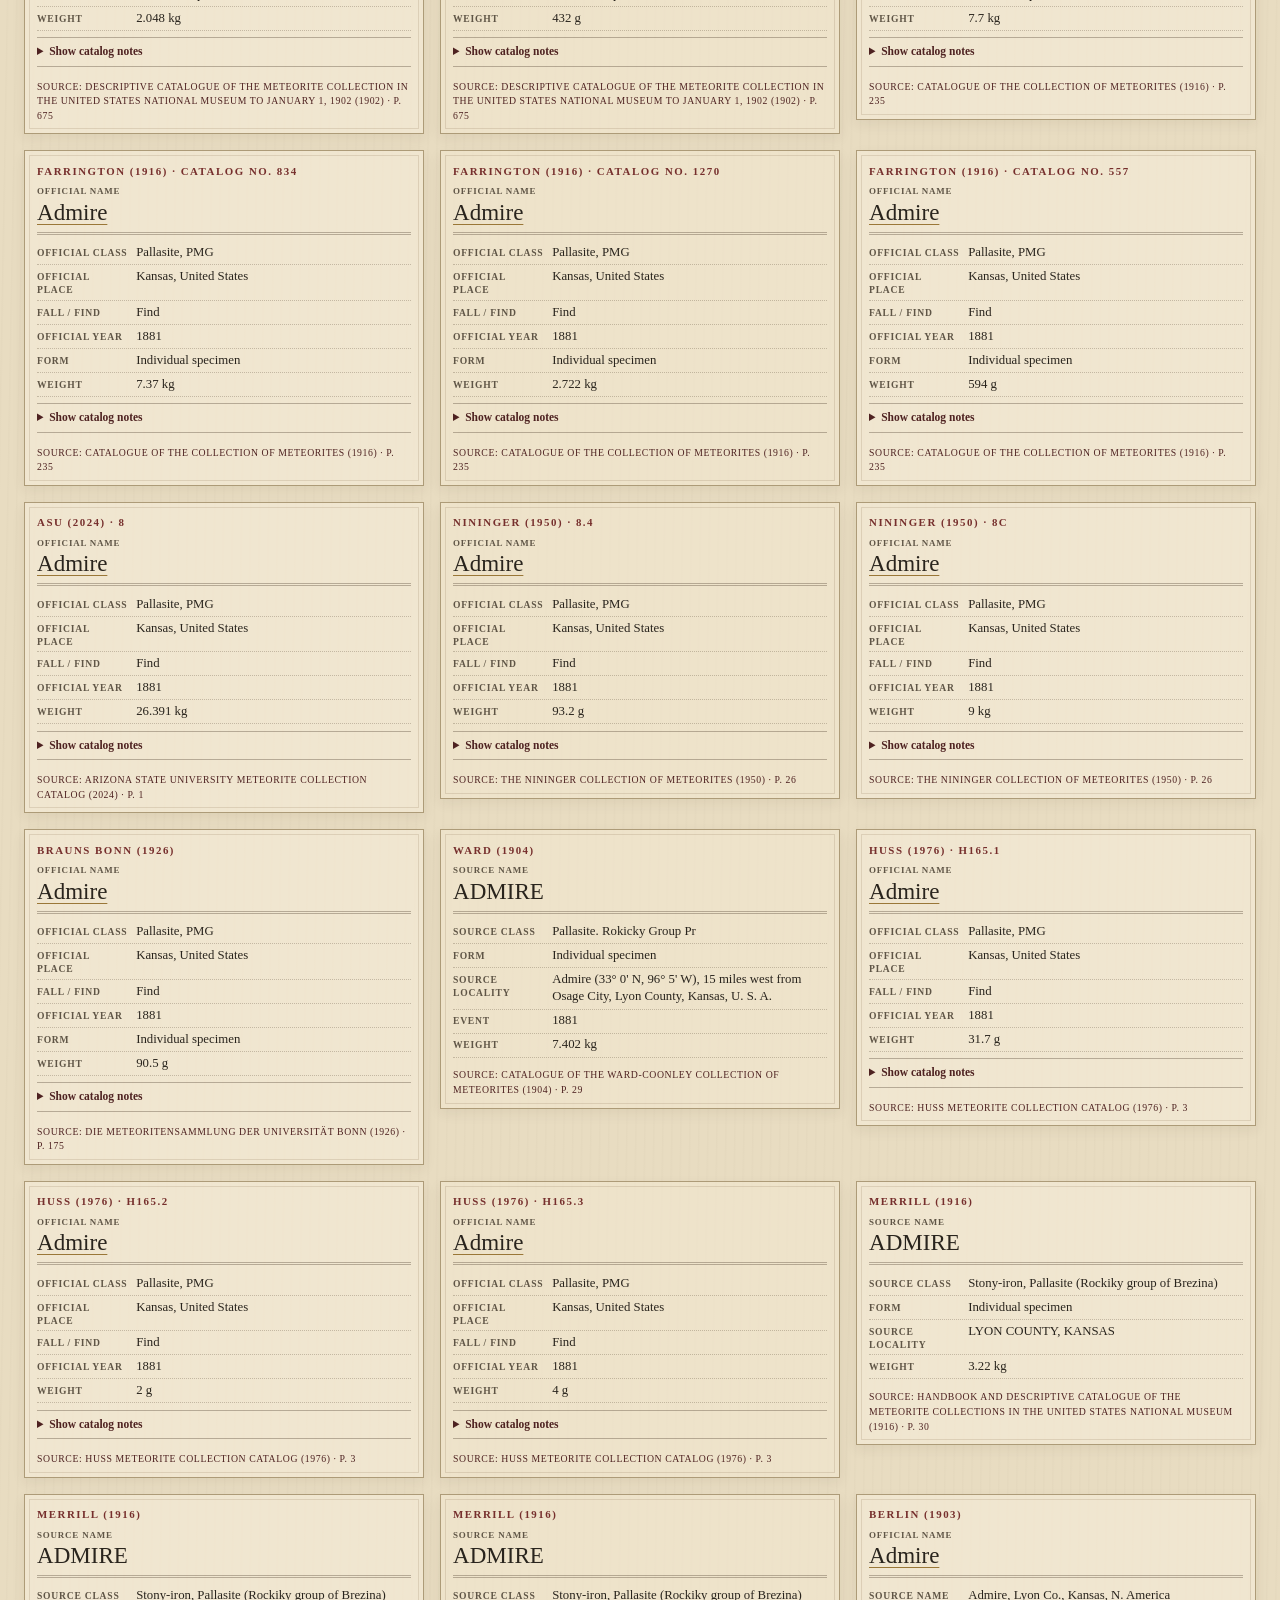
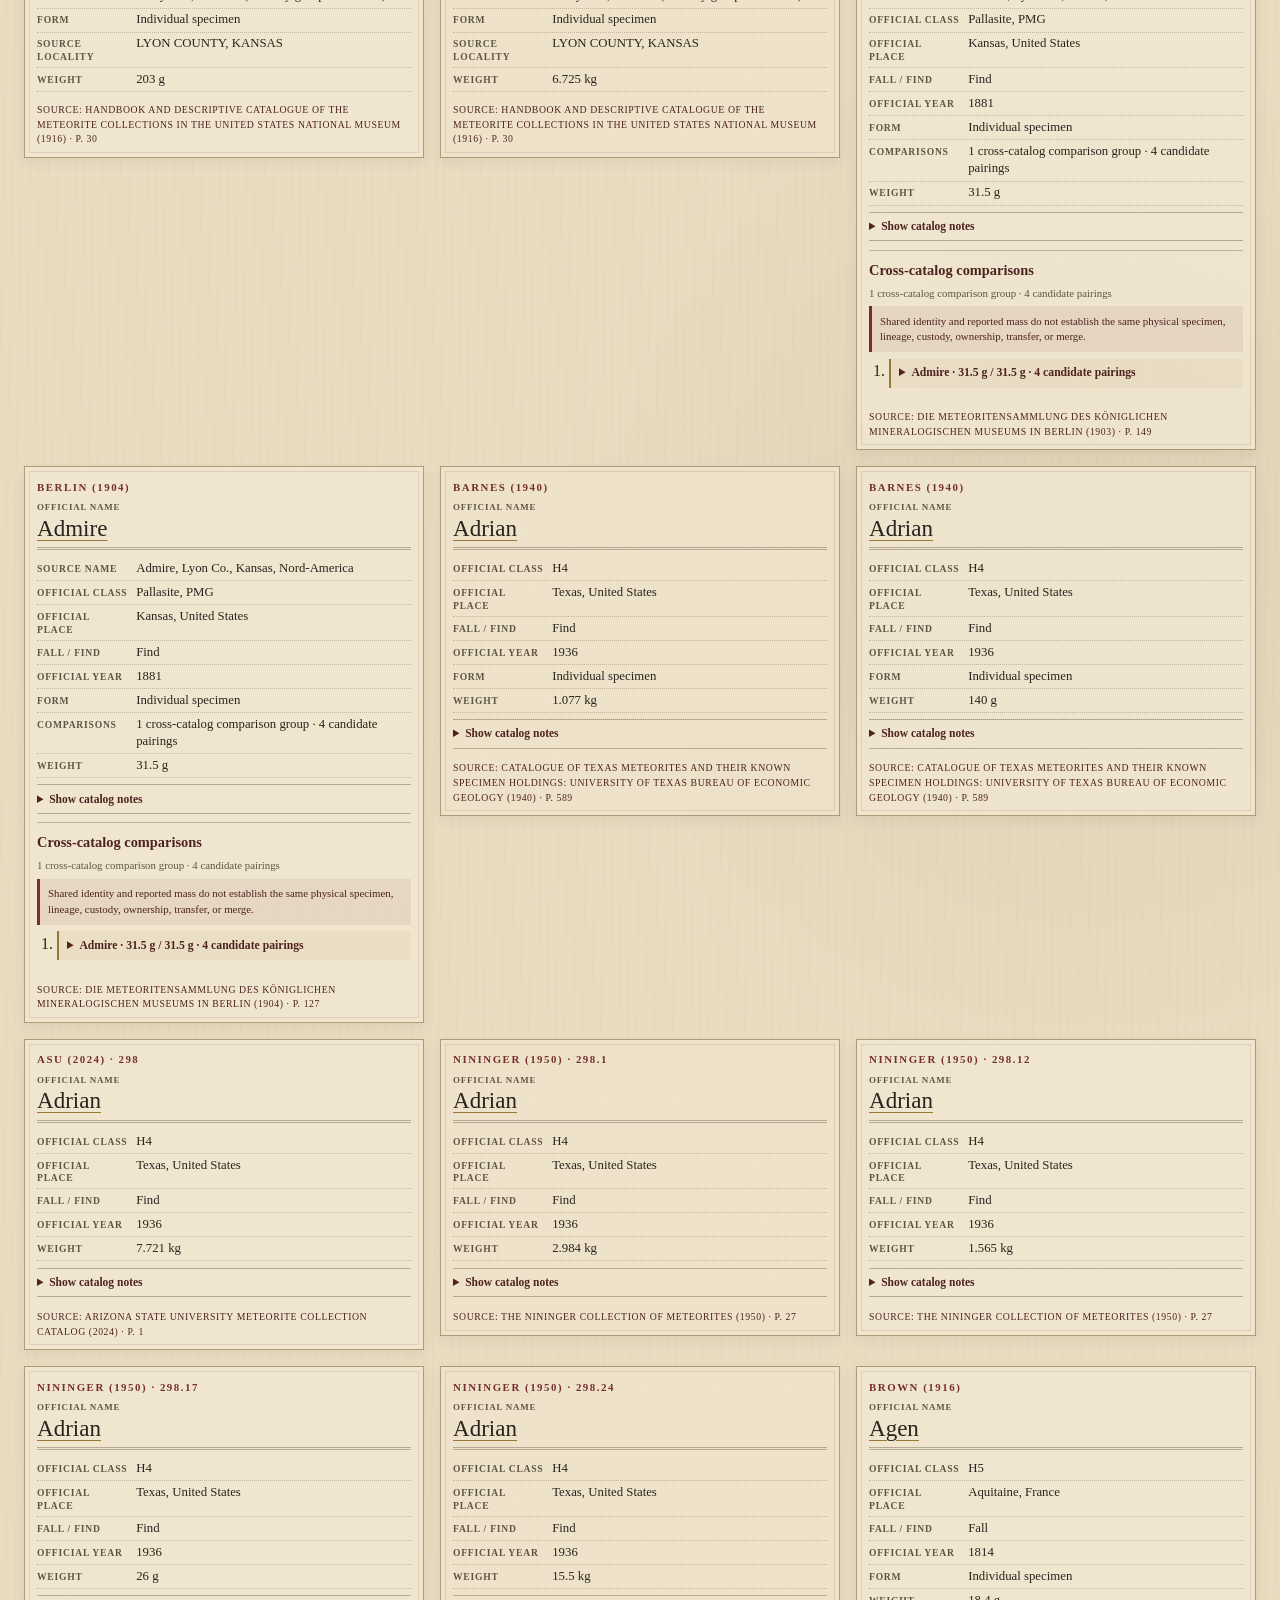
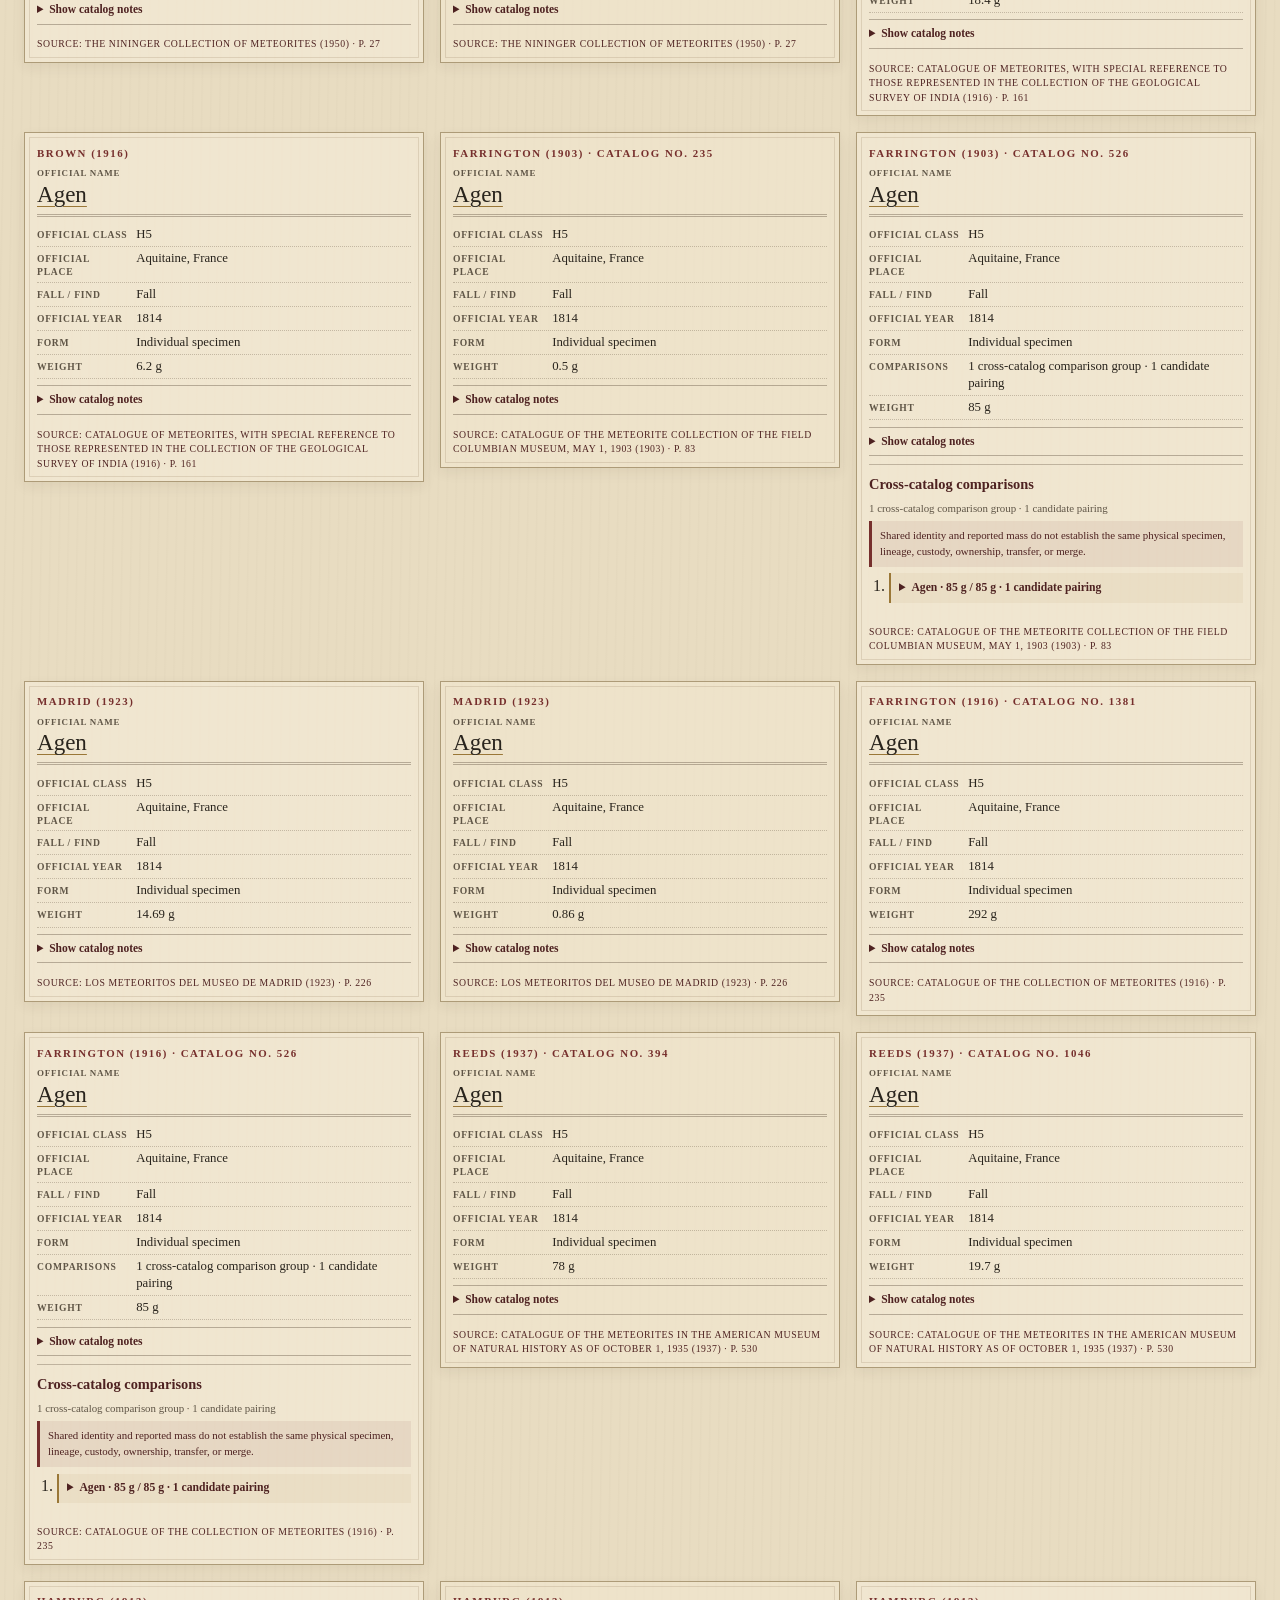
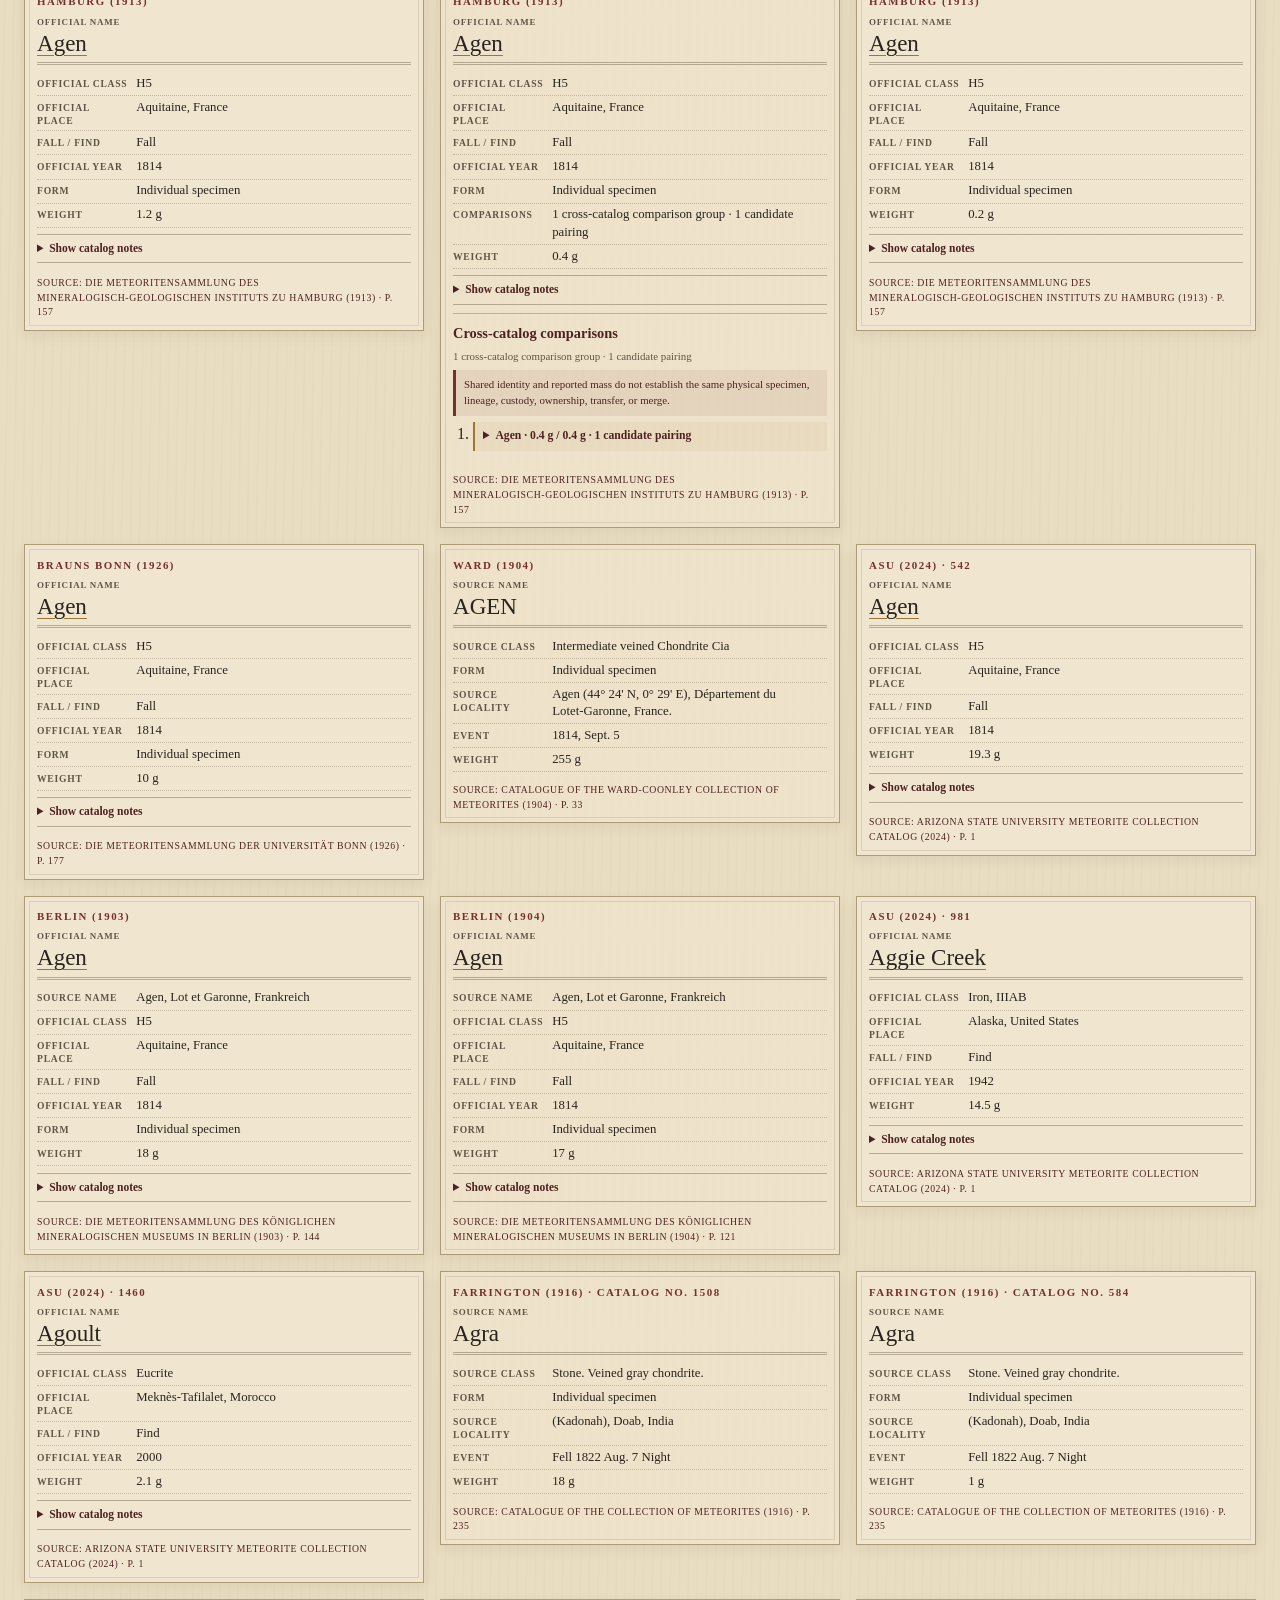
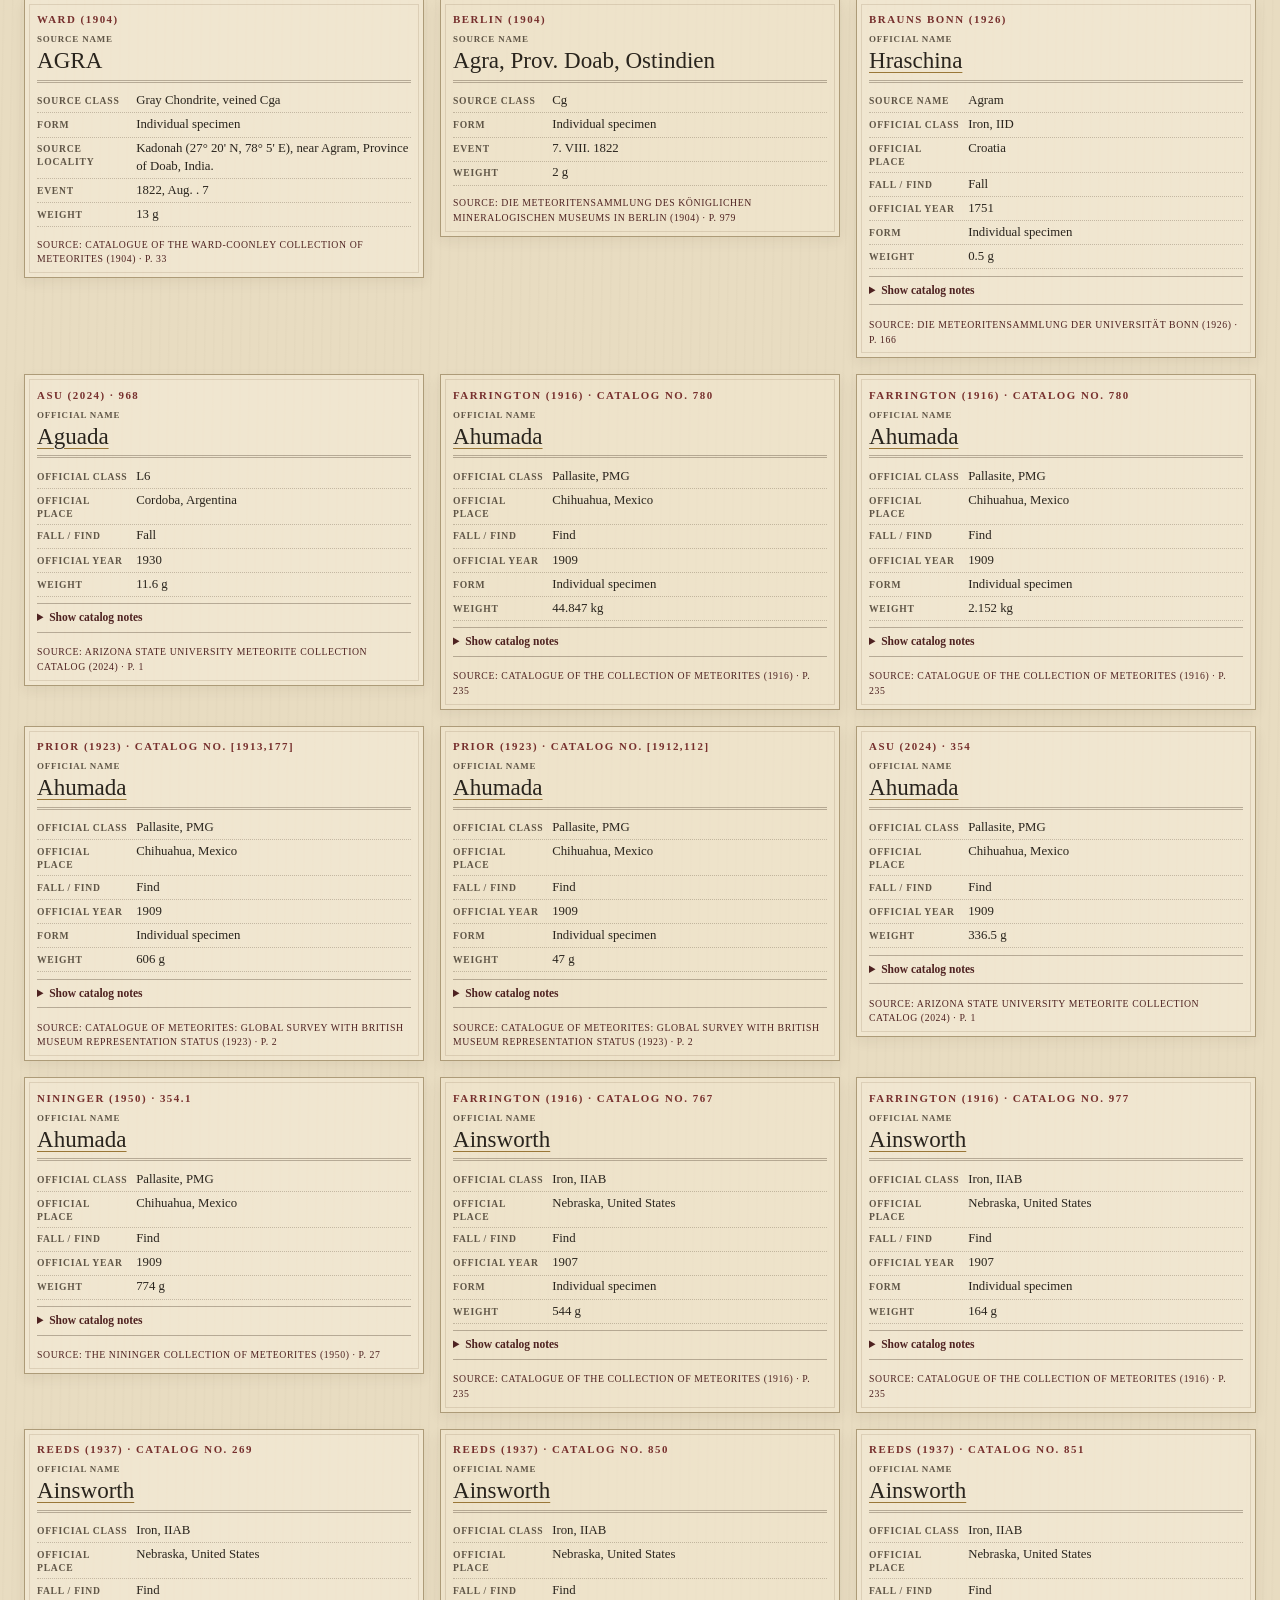
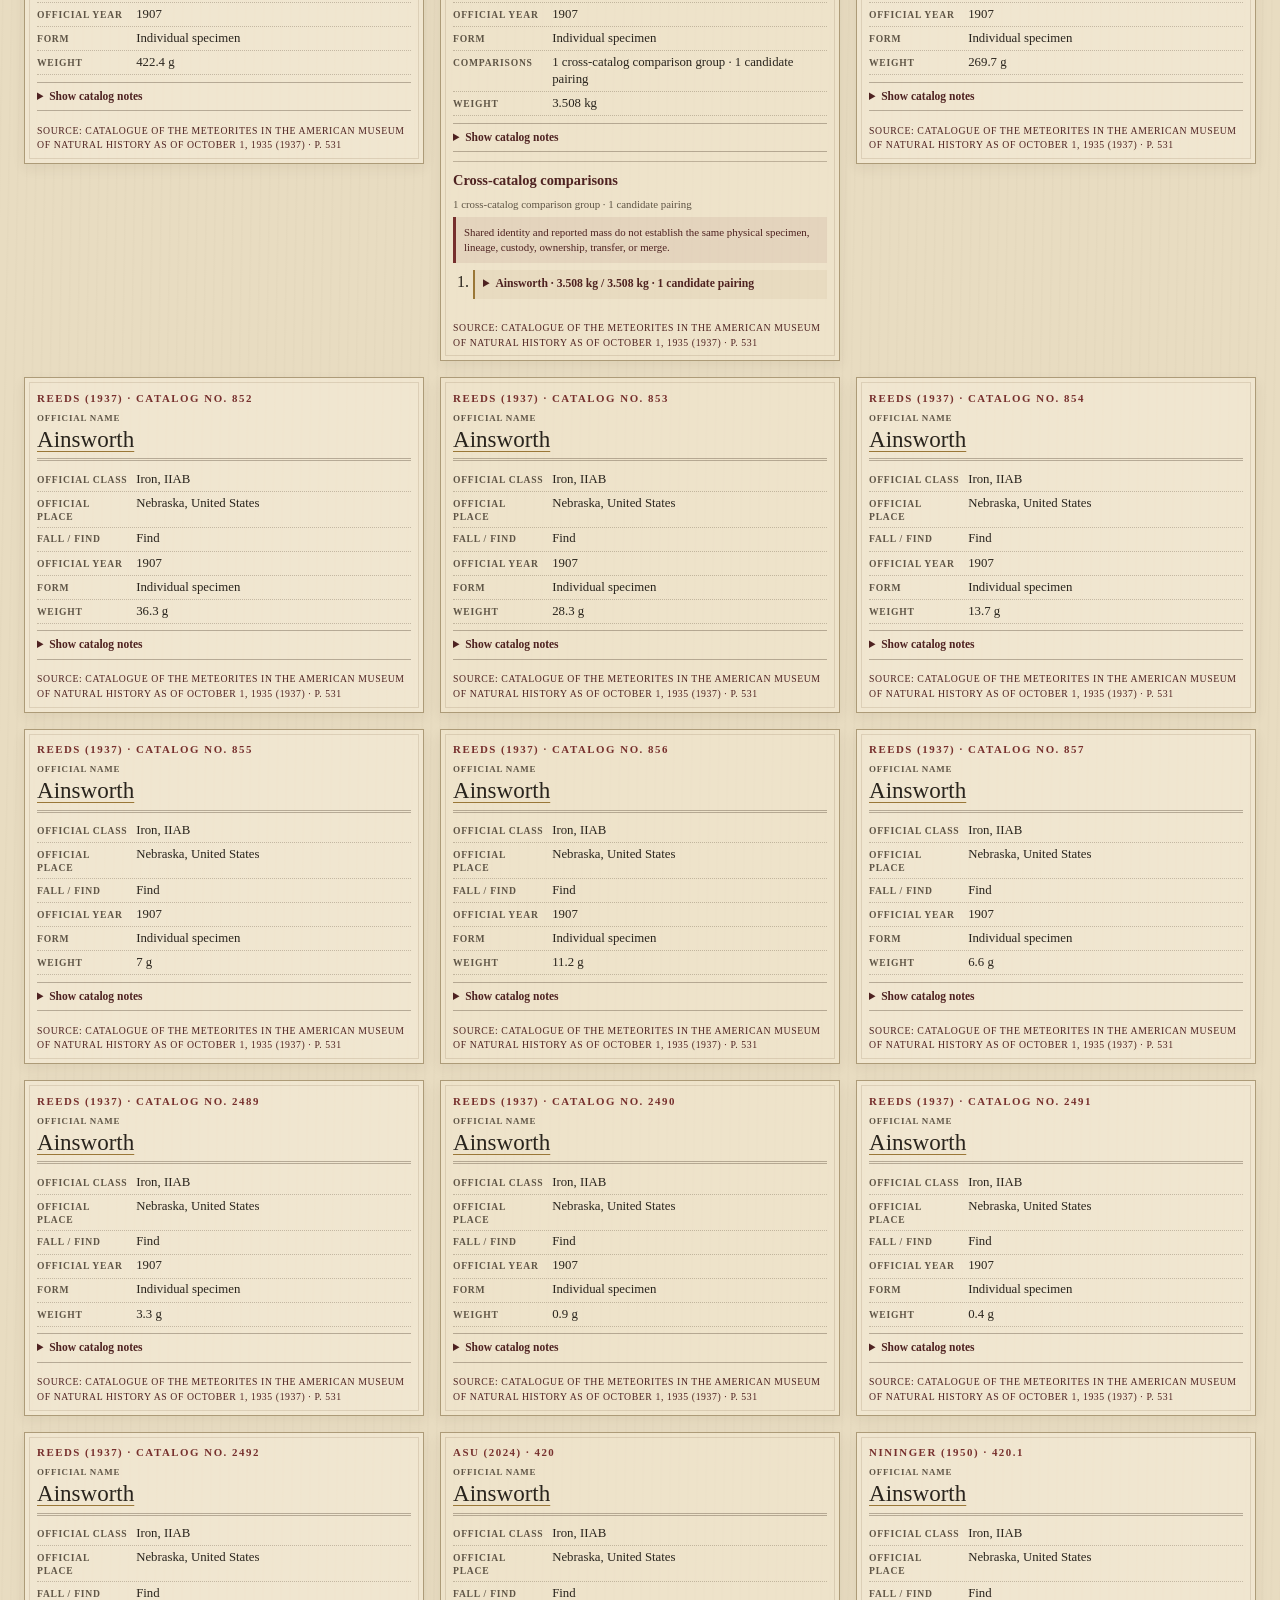
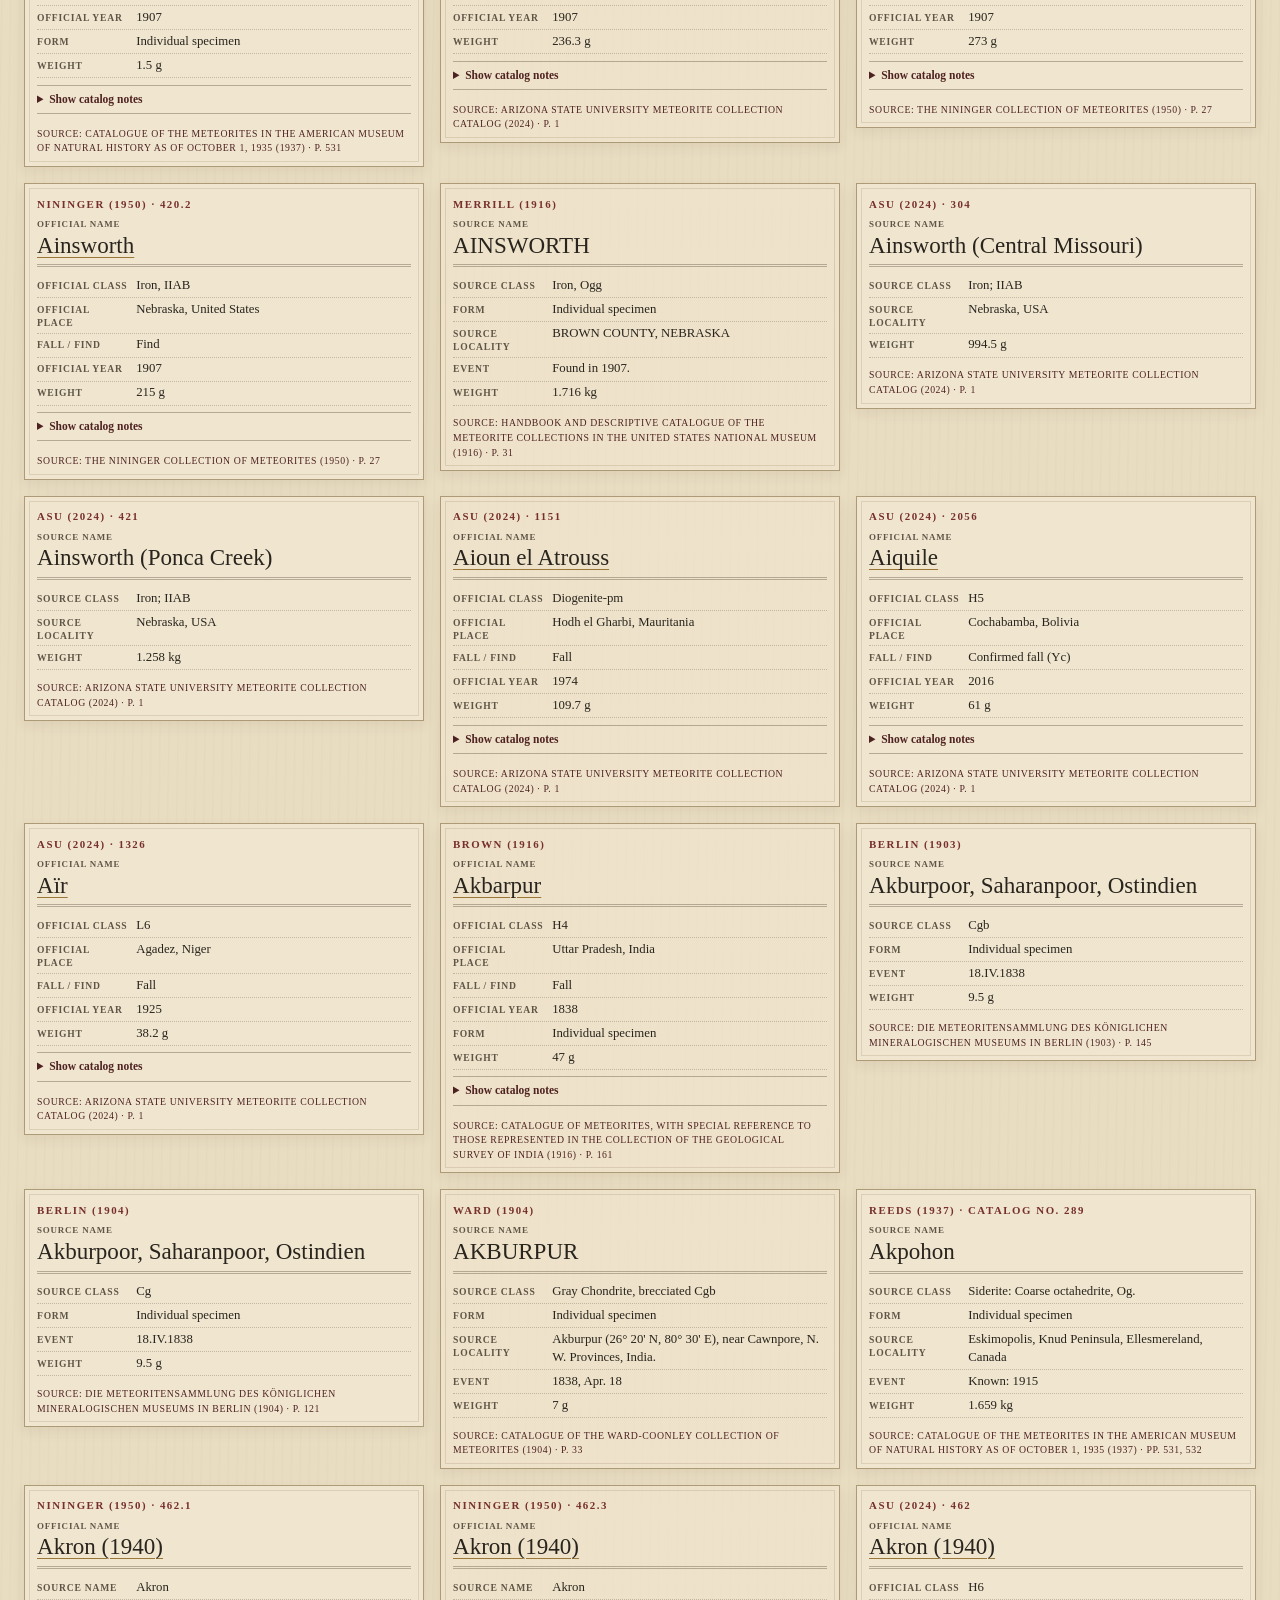
==== commit 686b2dcb: "Publish Haag 2003 catalog" ====
--- a/index.html
+++ b/index.html
@@ -8,8 +8,8 @@
   <meta name="theme-color" content="#2d241b">
   <title>The Meteorite Cabinet | Historical Collection Index</title>
   <link rel="icon" href="./favicon.svg" type="image/svg+xml">
-  <link rel="stylesheet" href="./styles.css?v=20260919-specimen-card-labels-1">
-  <script src="./app.js?v=20260919-specimen-card-labels-1" defer></script>
+  <link rel="stylesheet" href="./styles.css?v=20260920-haag-2003-1">
+  <script src="./app.js?v=20260920-haag-2003-1" defer></script>
 </head>
 <body>
   <a class="skip-link" href="#catalog">Skip to catalog</a>
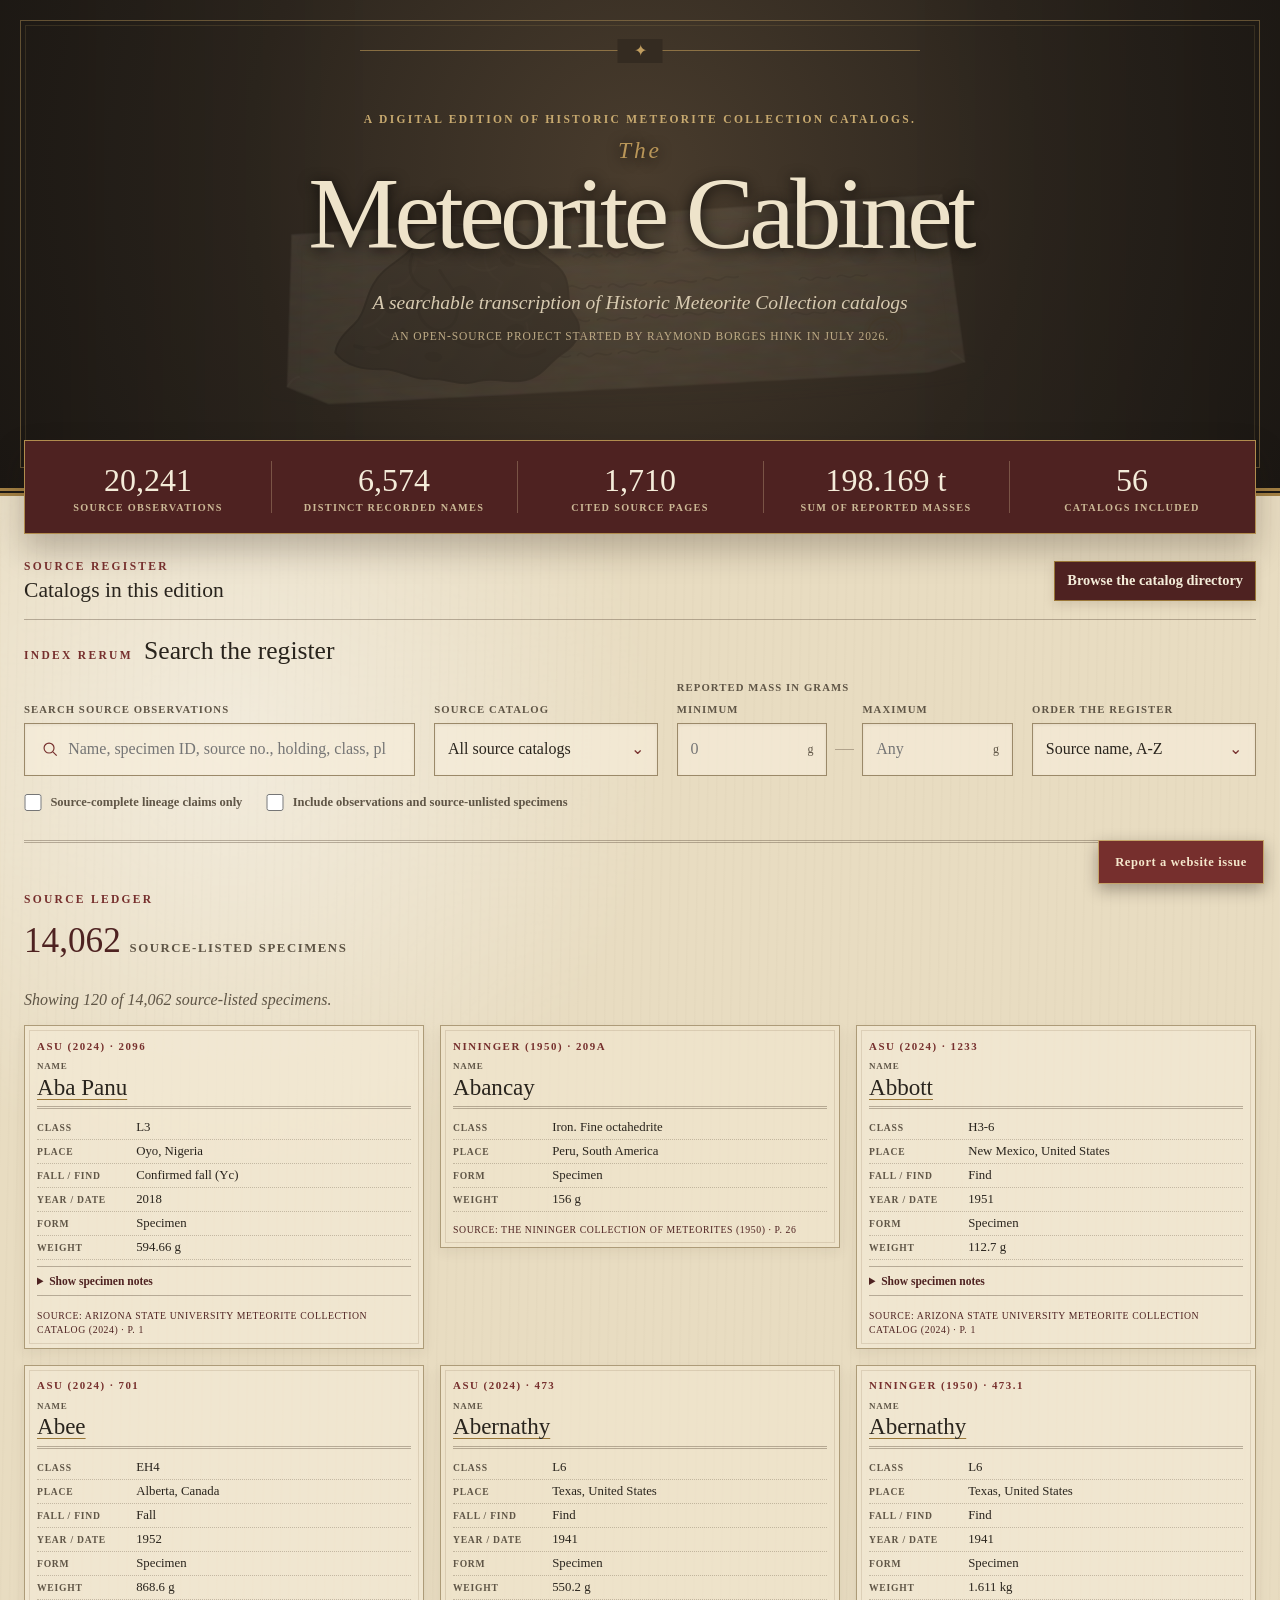
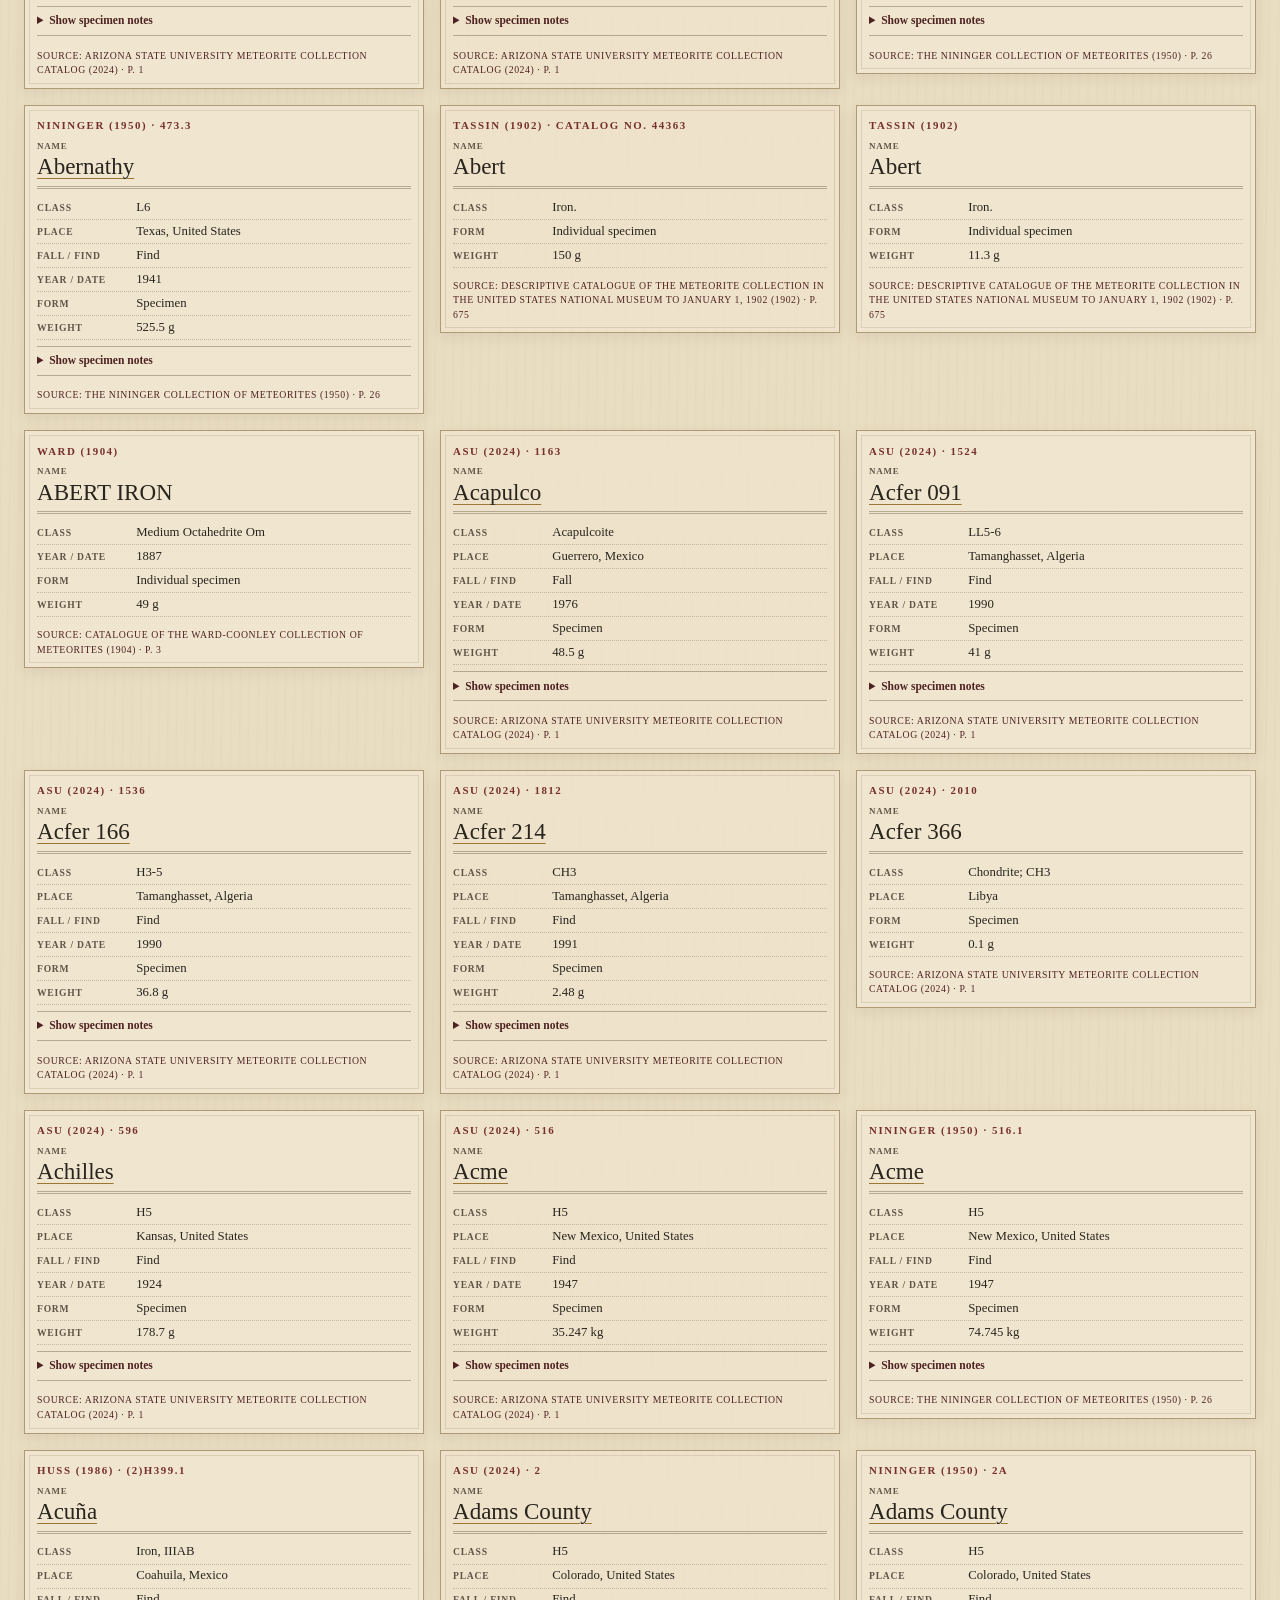
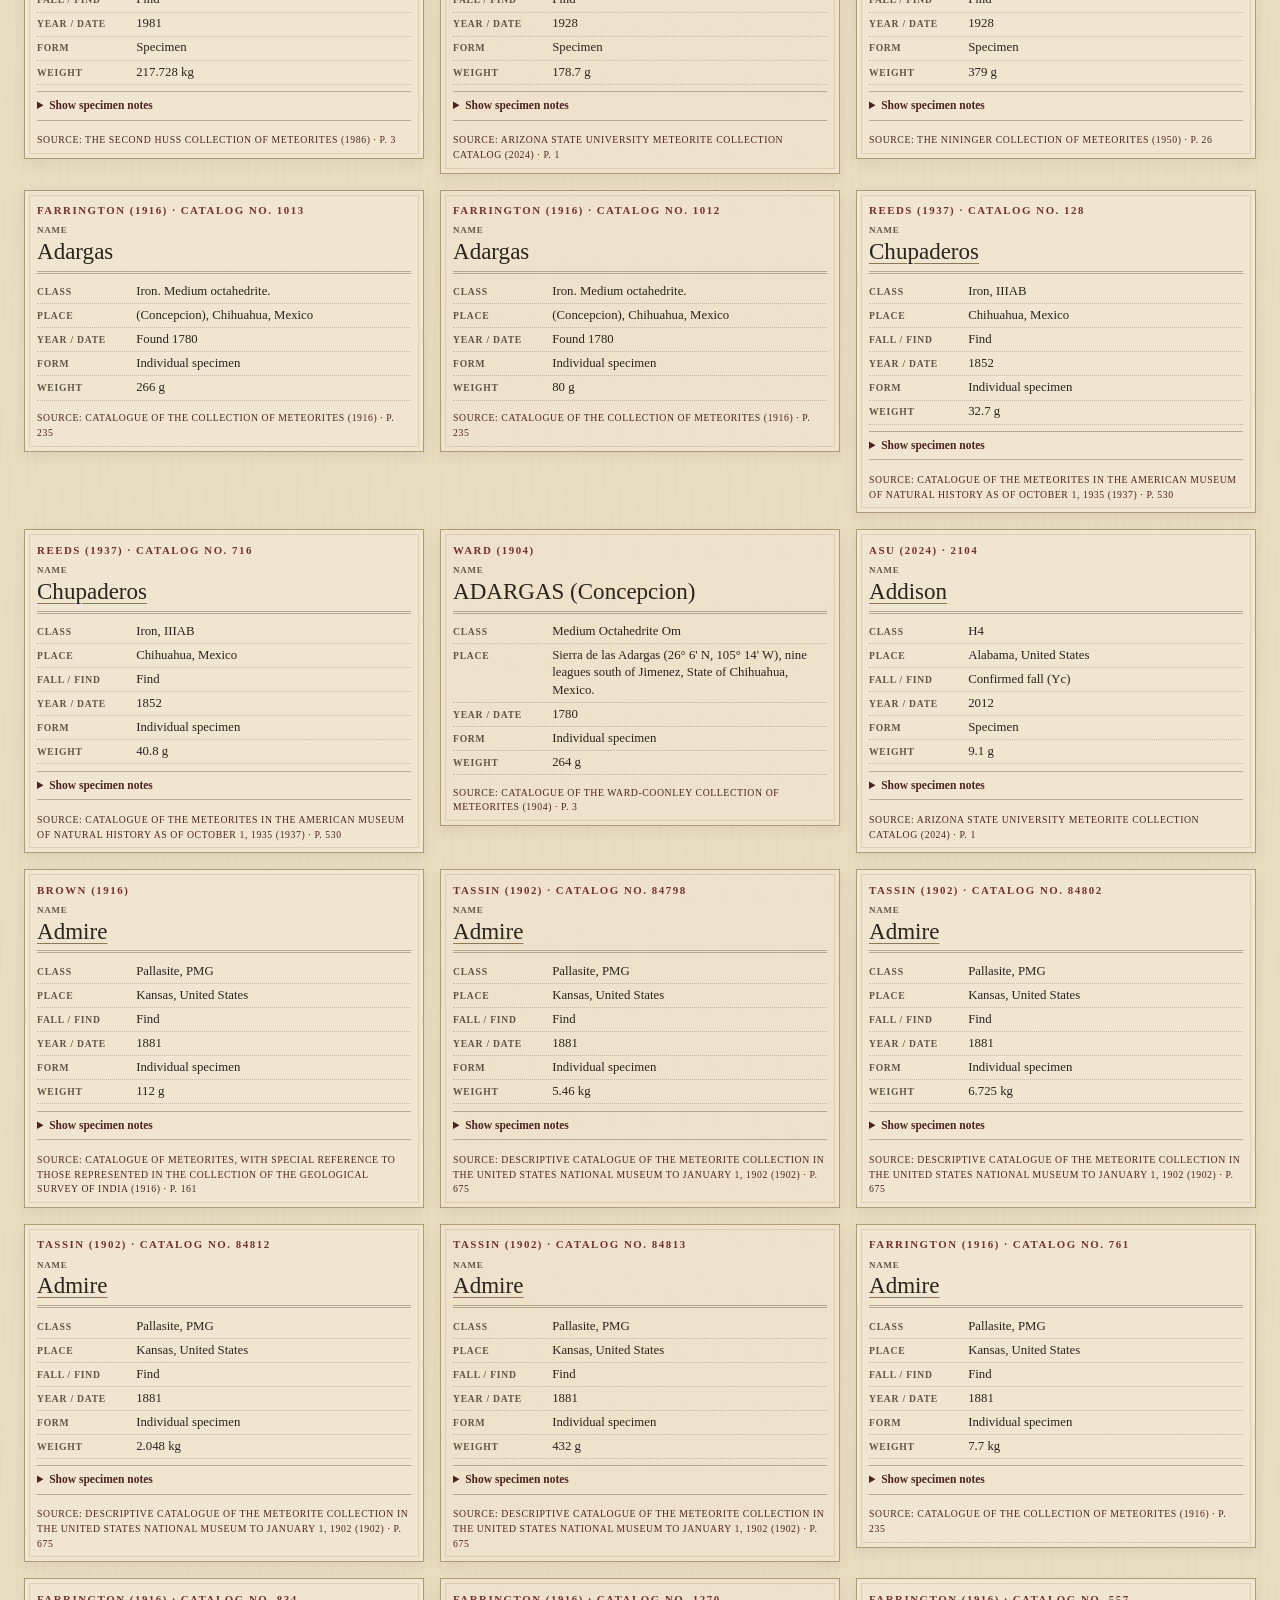
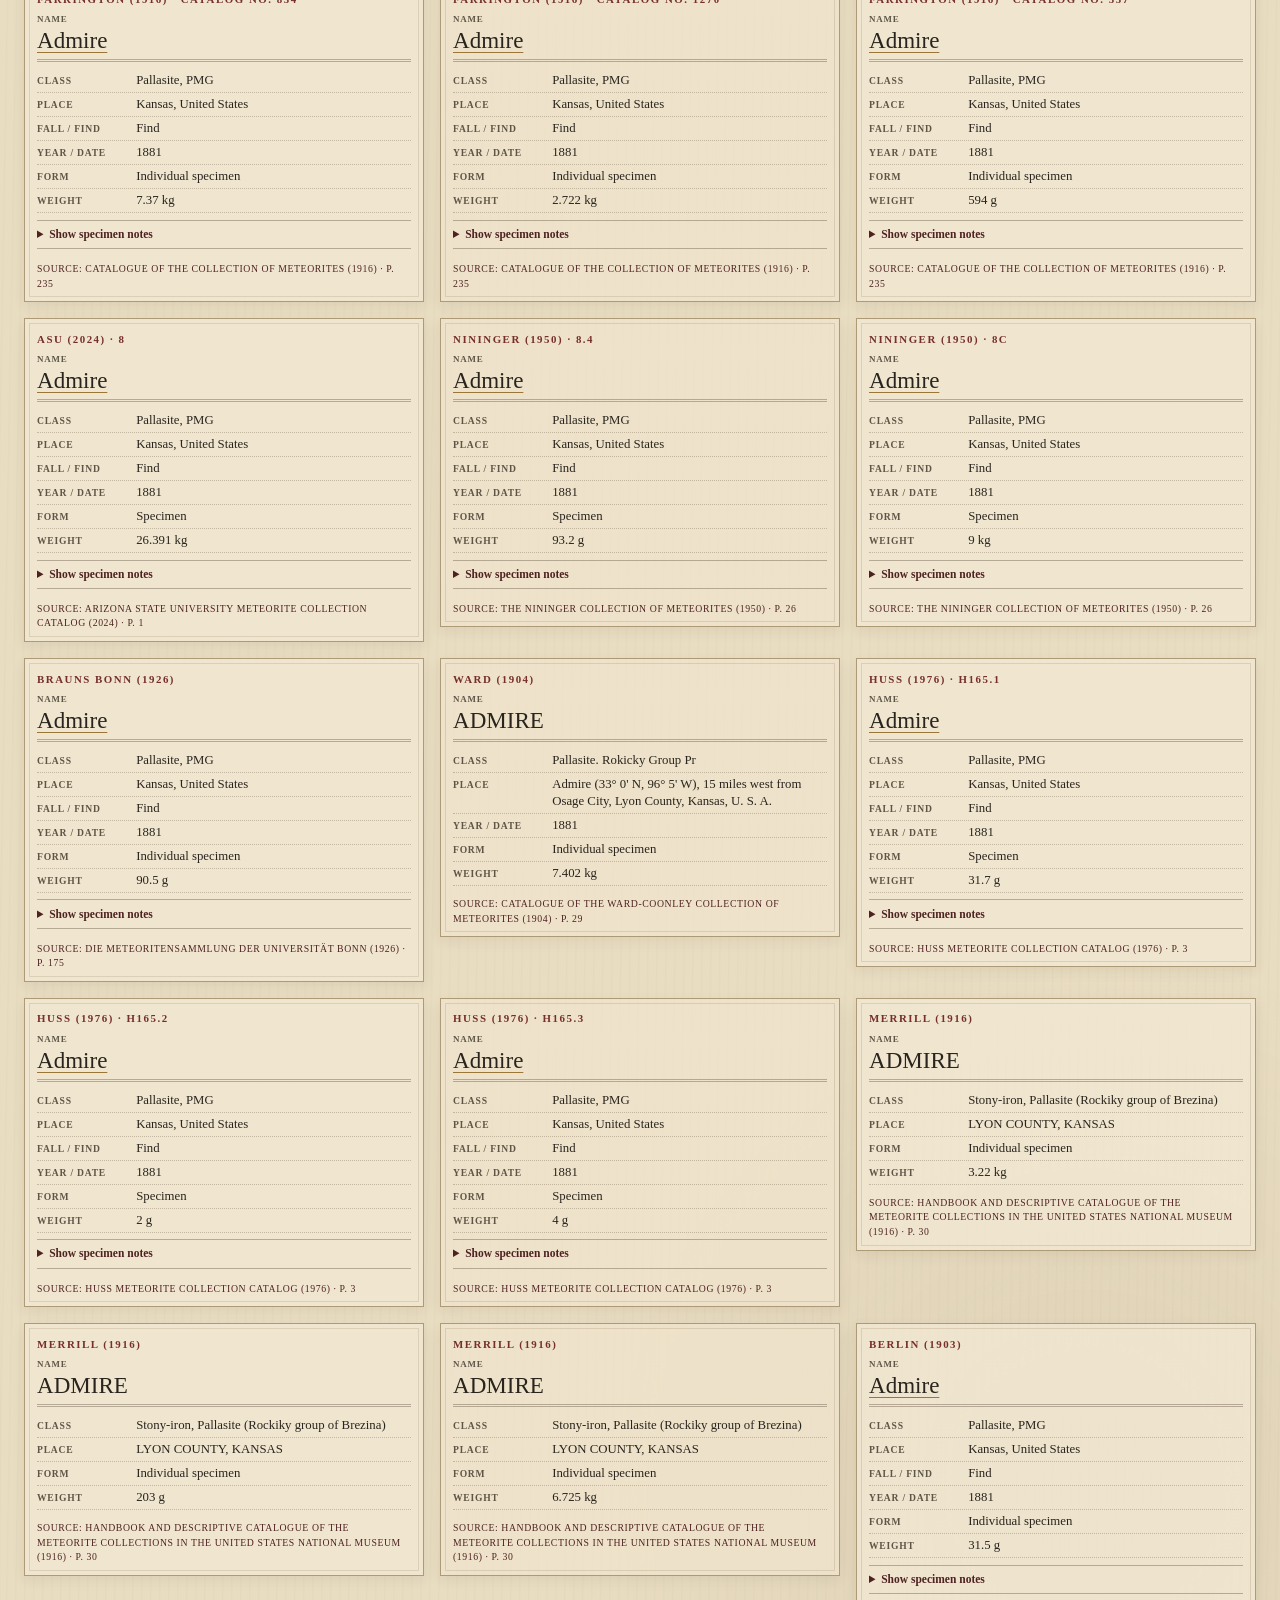
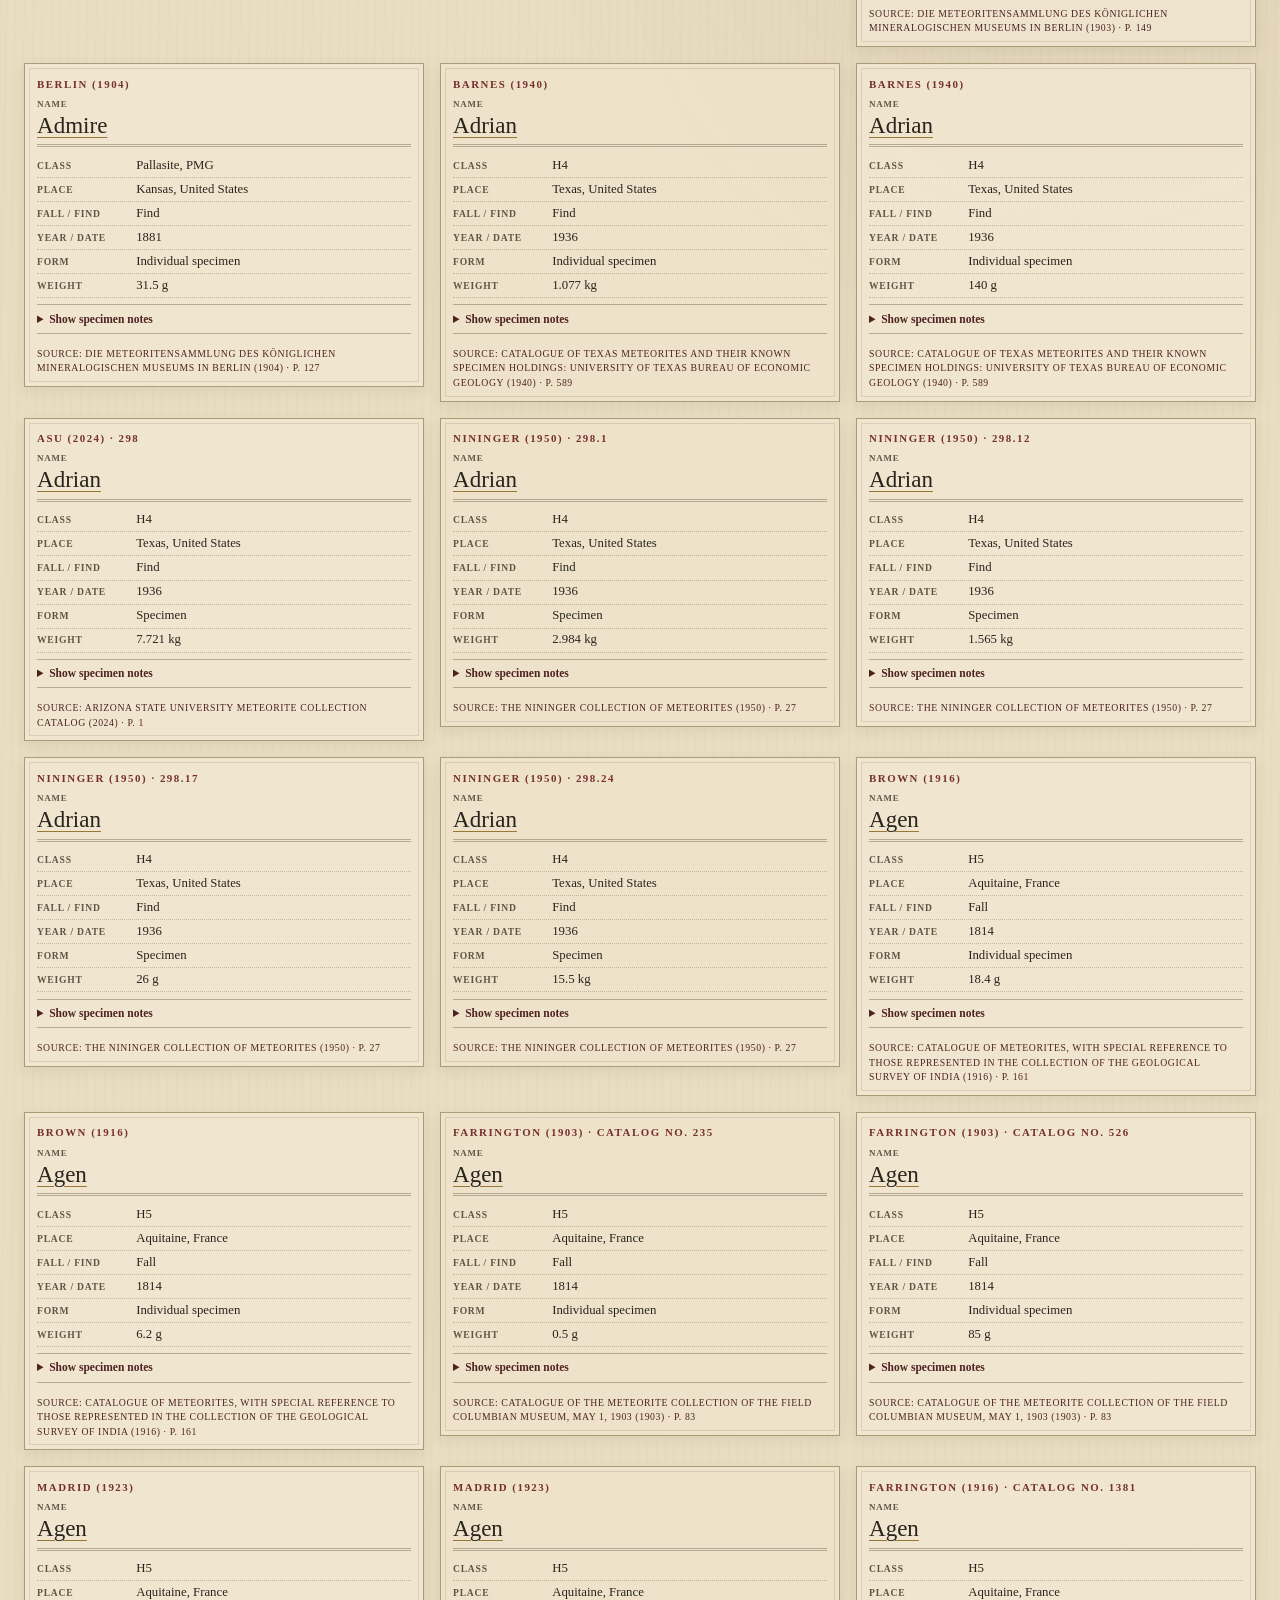
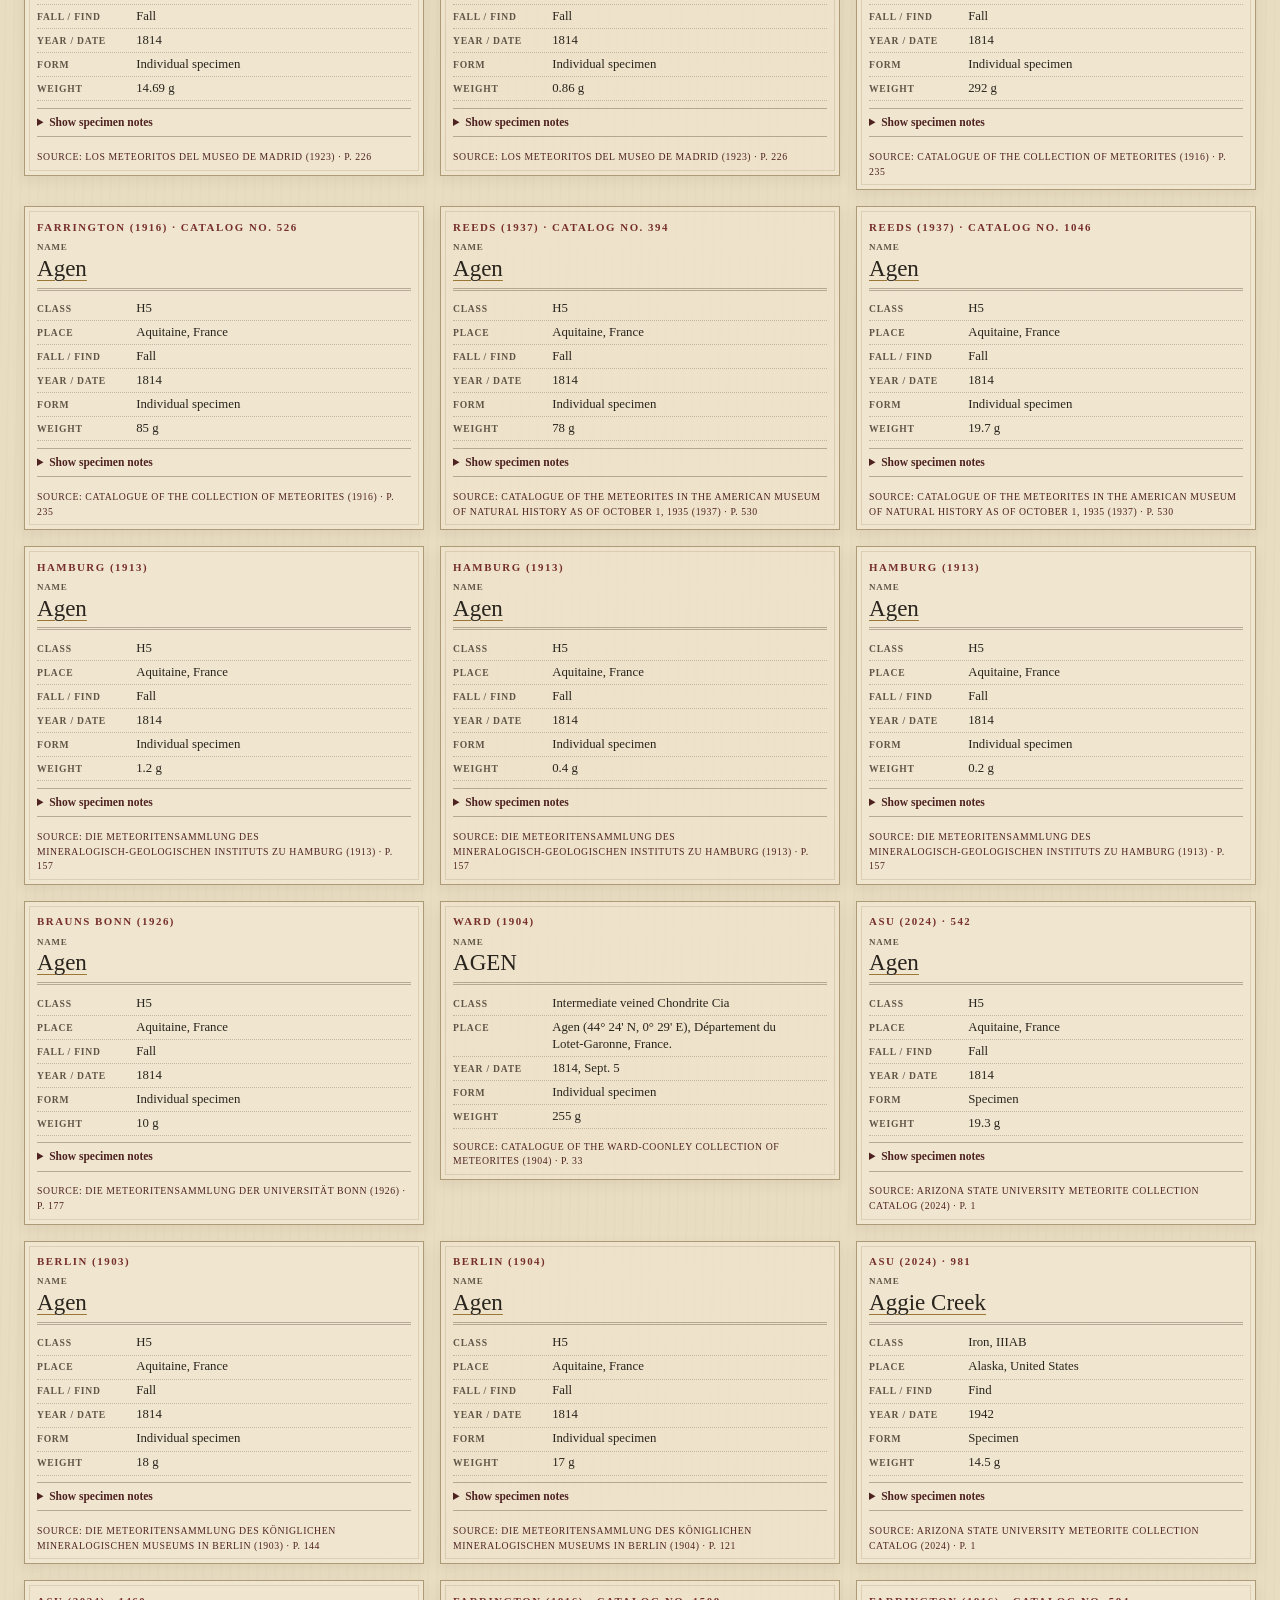
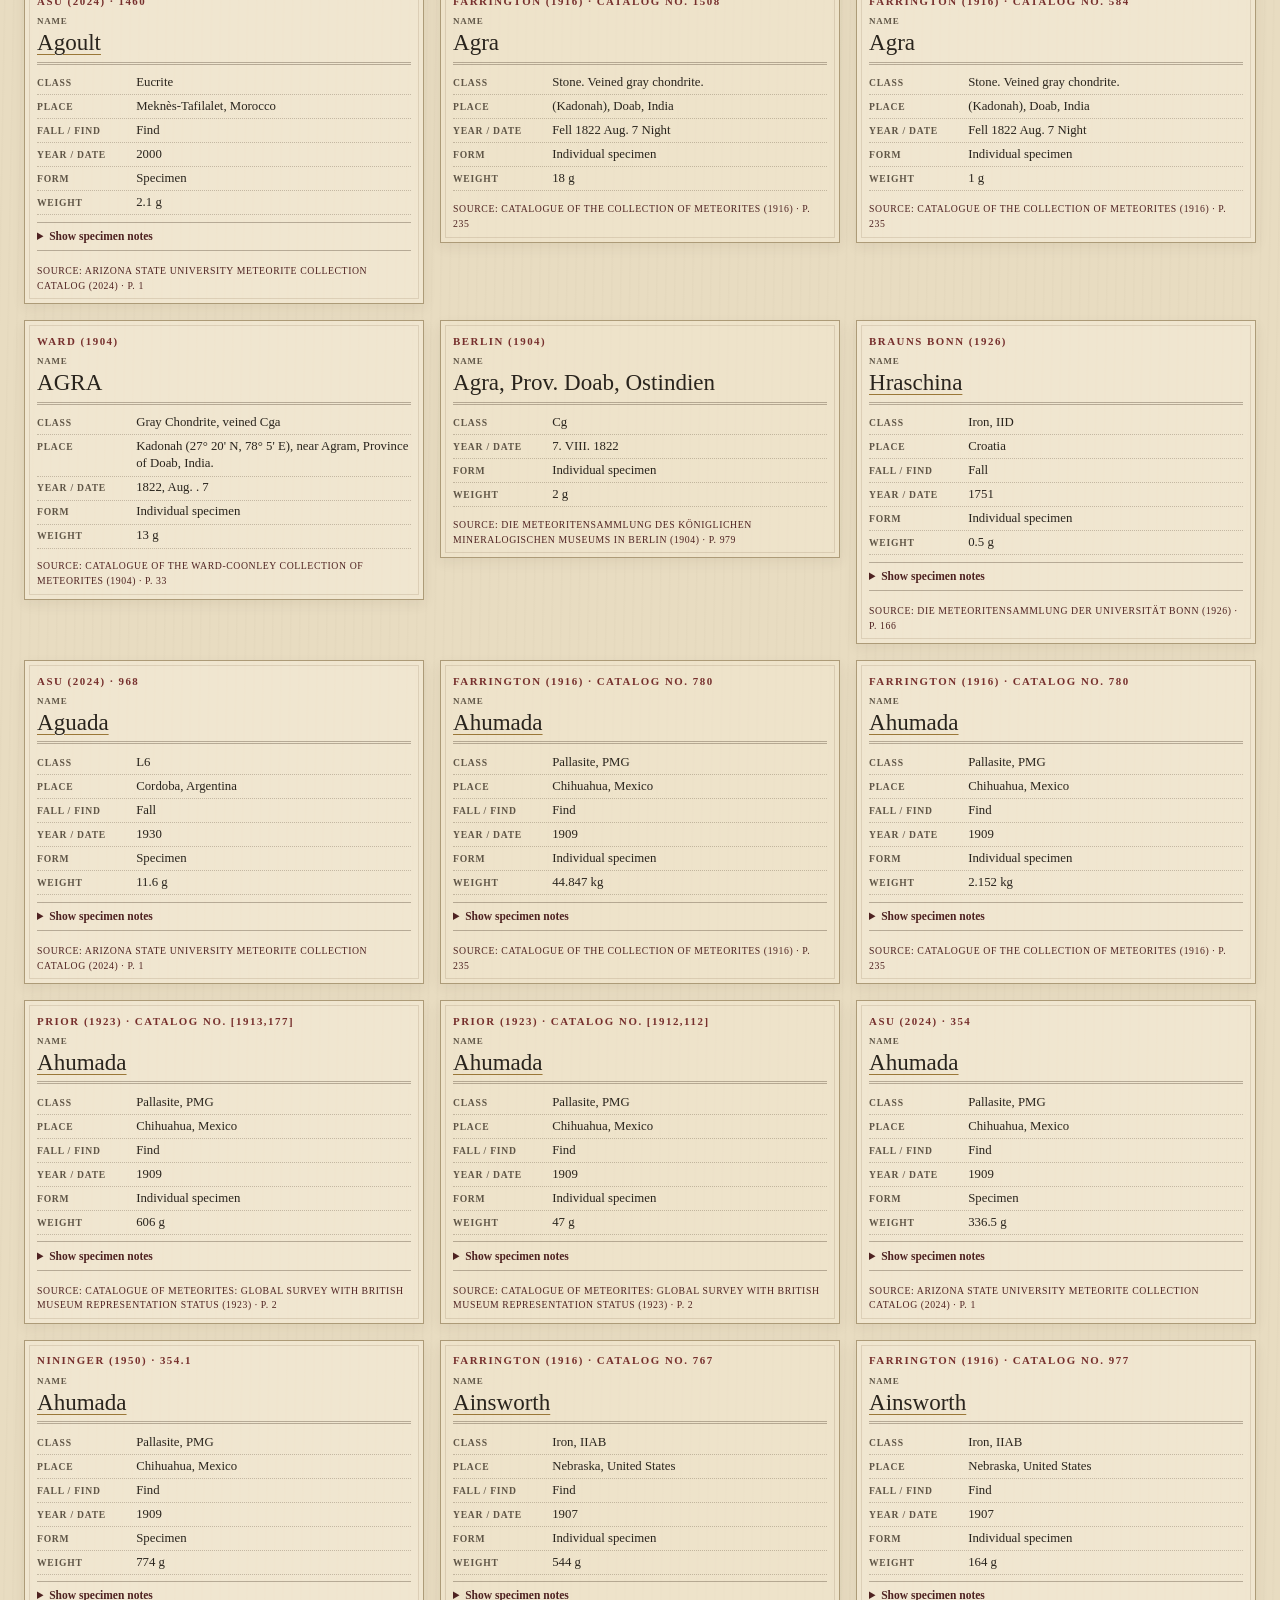
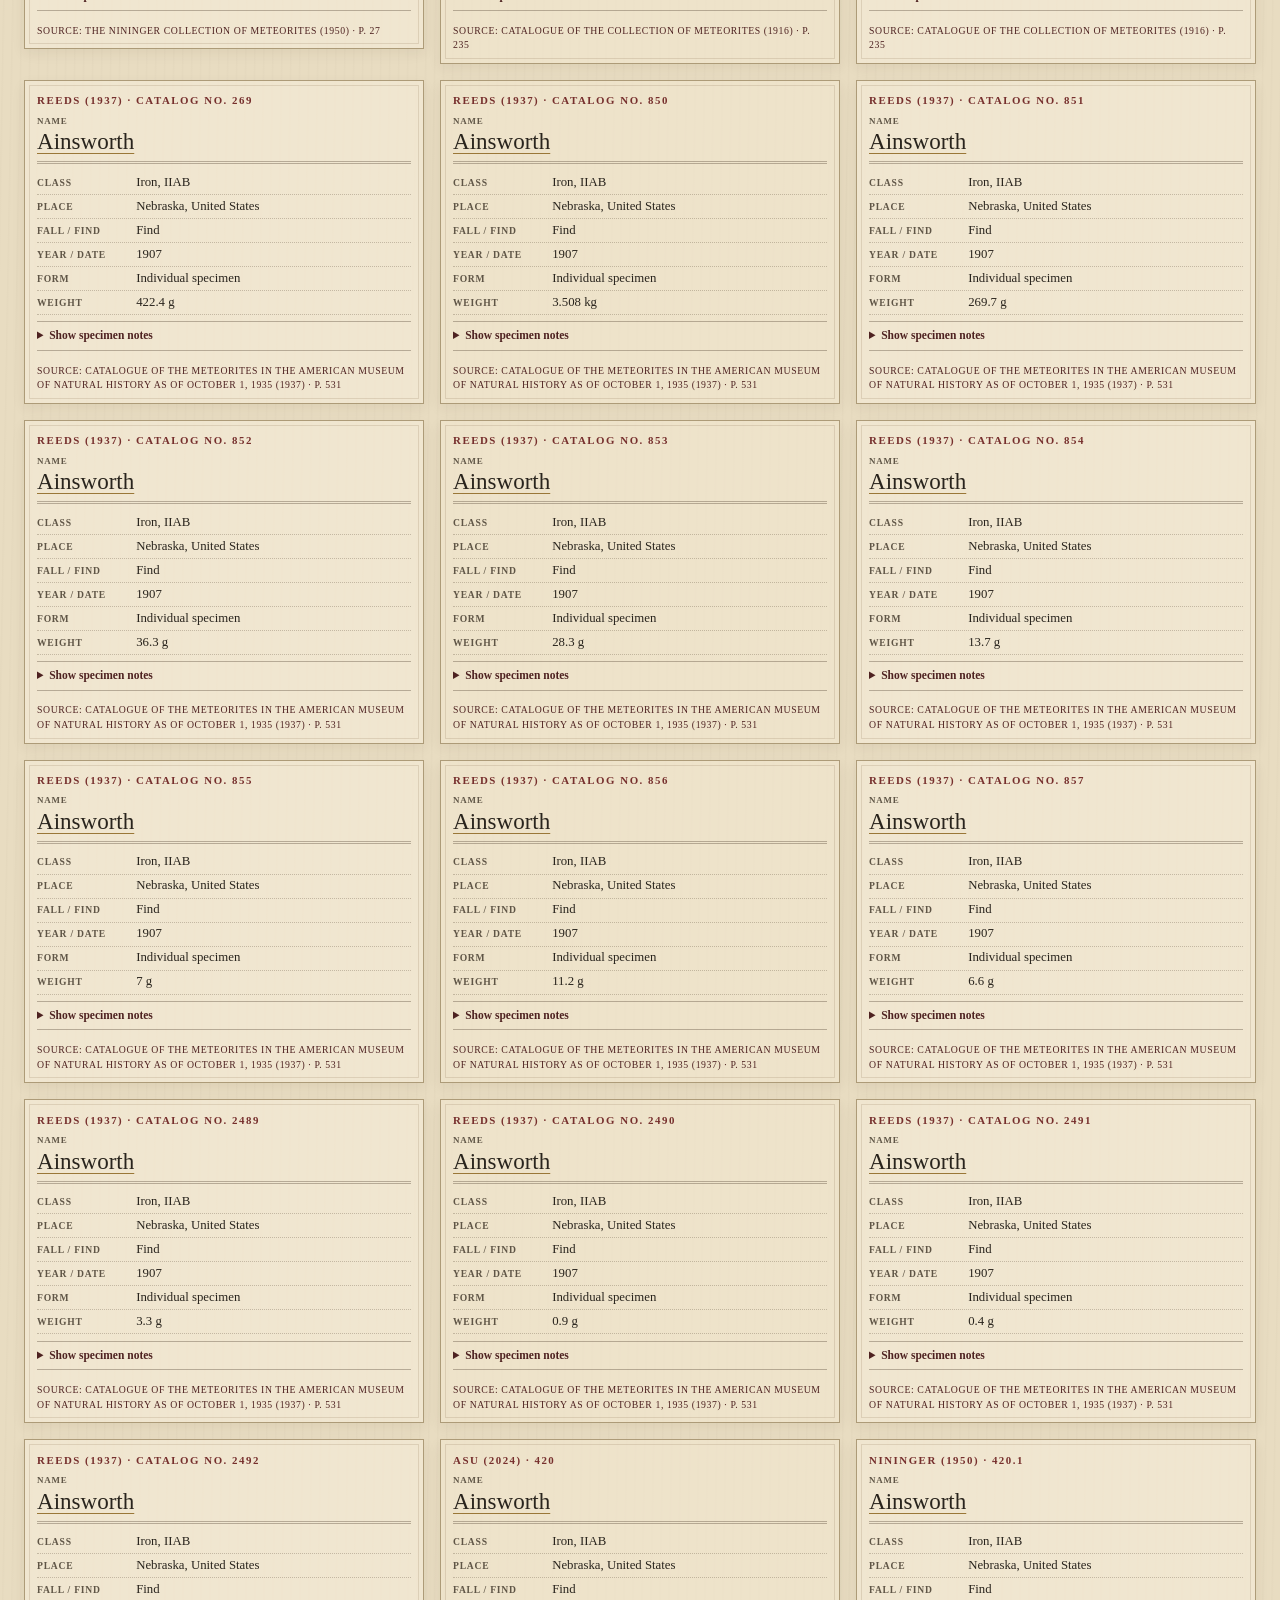
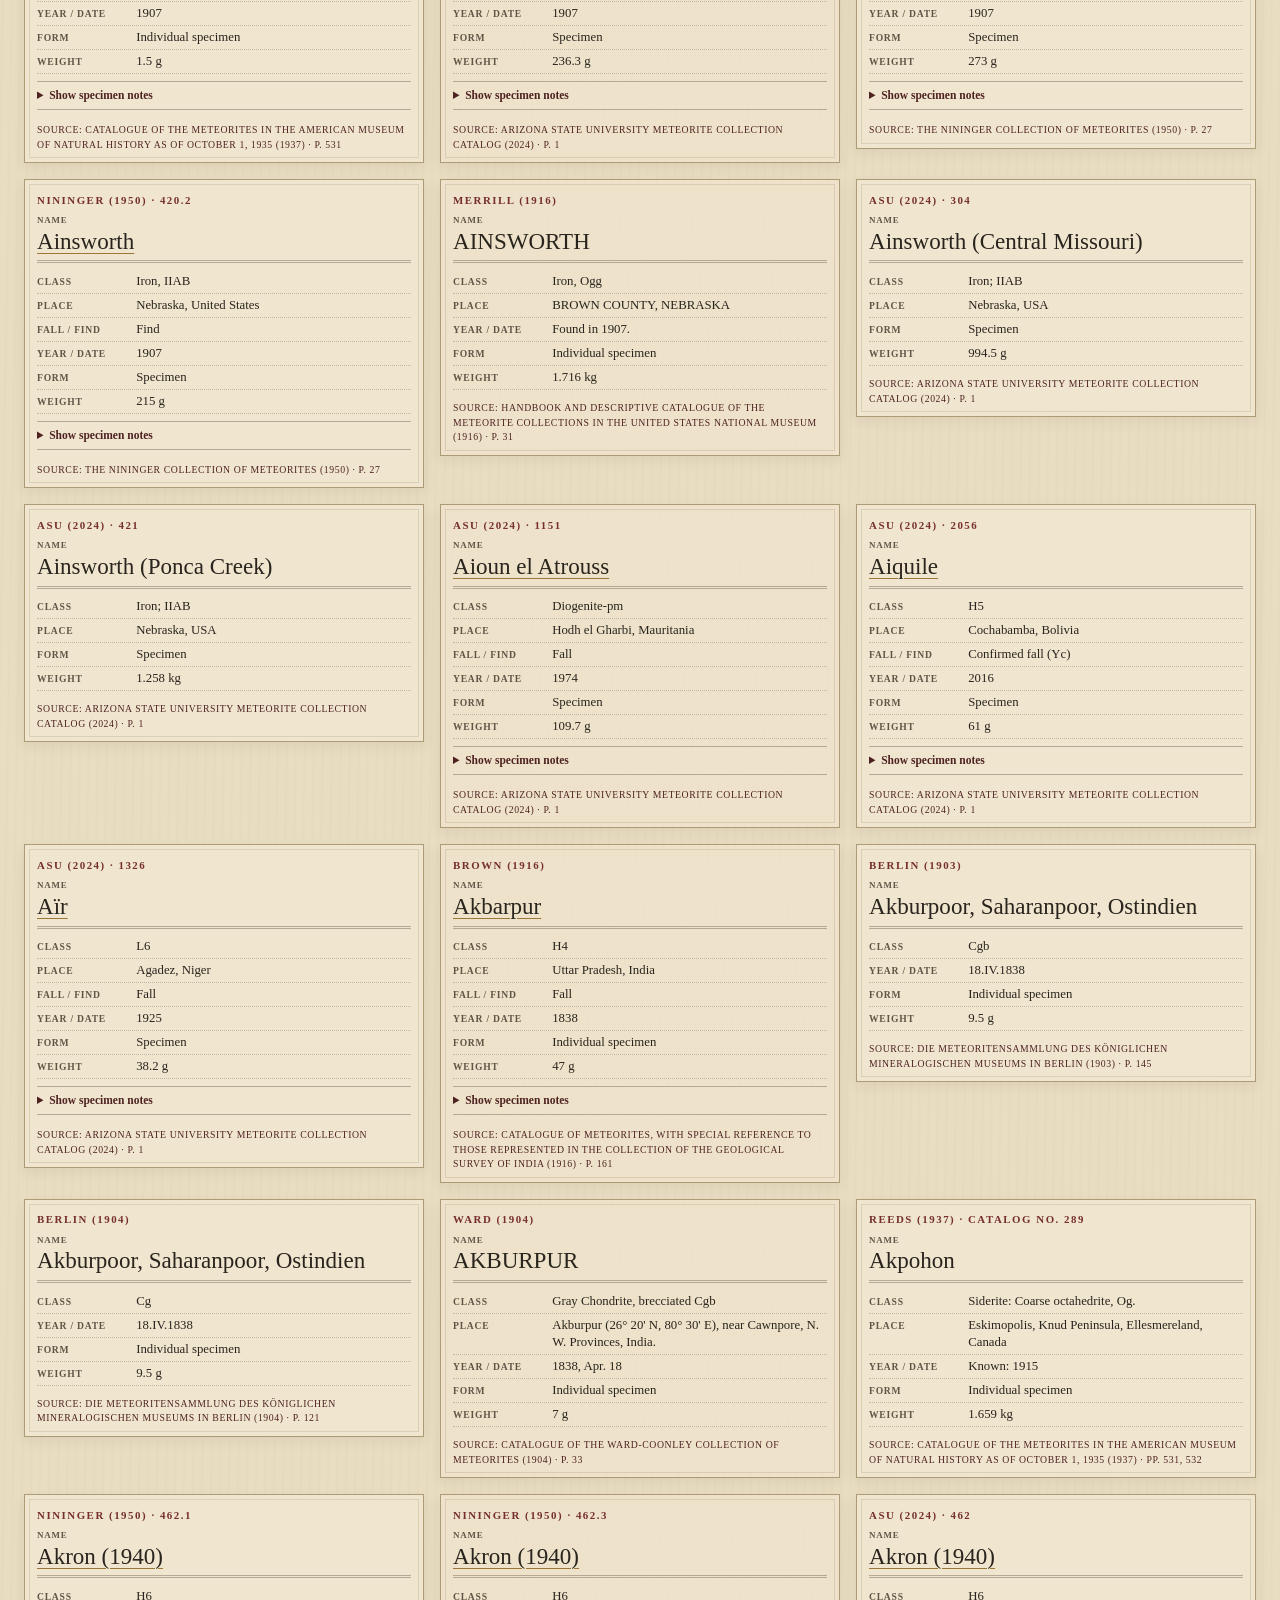
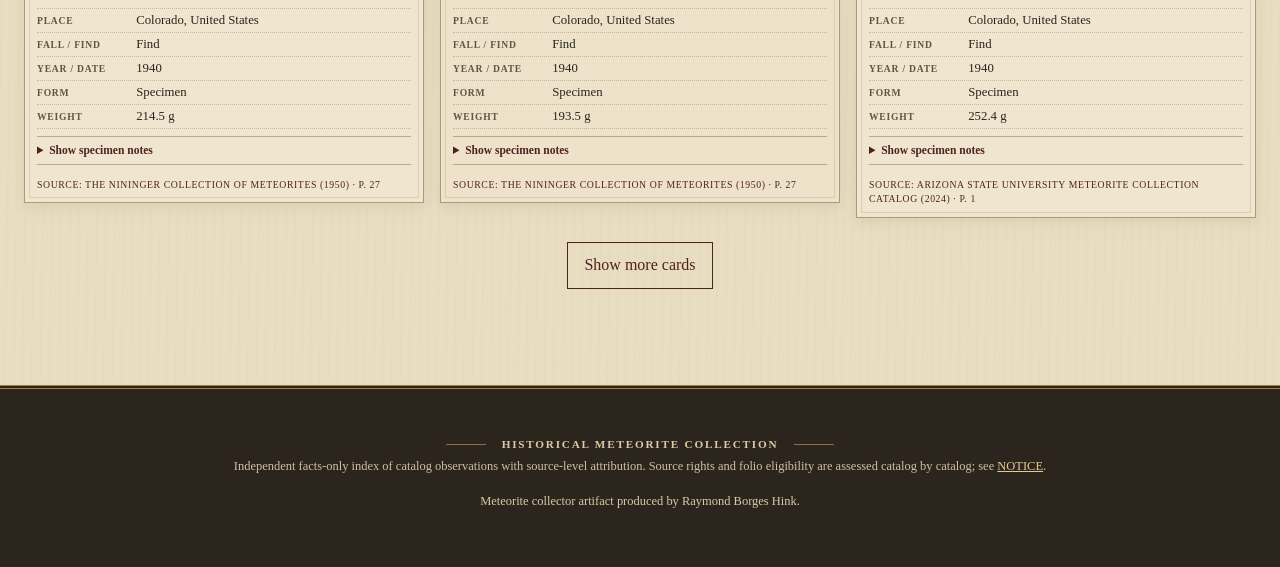
==== commit afe5fa76: "Refresh specimen field cache key" ====
--- a/index.html
+++ b/index.html
@@ -8,8 +8,8 @@
   <meta name="theme-color" content="#2d241b">
   <title>The Meteorite Cabinet | Historical Collection Index</title>
   <link rel="icon" href="./favicon.svg" type="image/svg+xml">
-  <link rel="stylesheet" href="./styles.css?v=20260920-haag-2003-1">
-  <script src="./app.js?v=20260920-haag-2003-1" defer></script>
+  <link rel="stylesheet" href="./styles.css?v=20260921-specimen-field-contract-1">
+  <script src="./app.js?v=20260921-specimen-field-contract-1" defer></script>
 </head>
 <body>
   <a class="skip-link" href="#catalog">Skip to catalog</a>
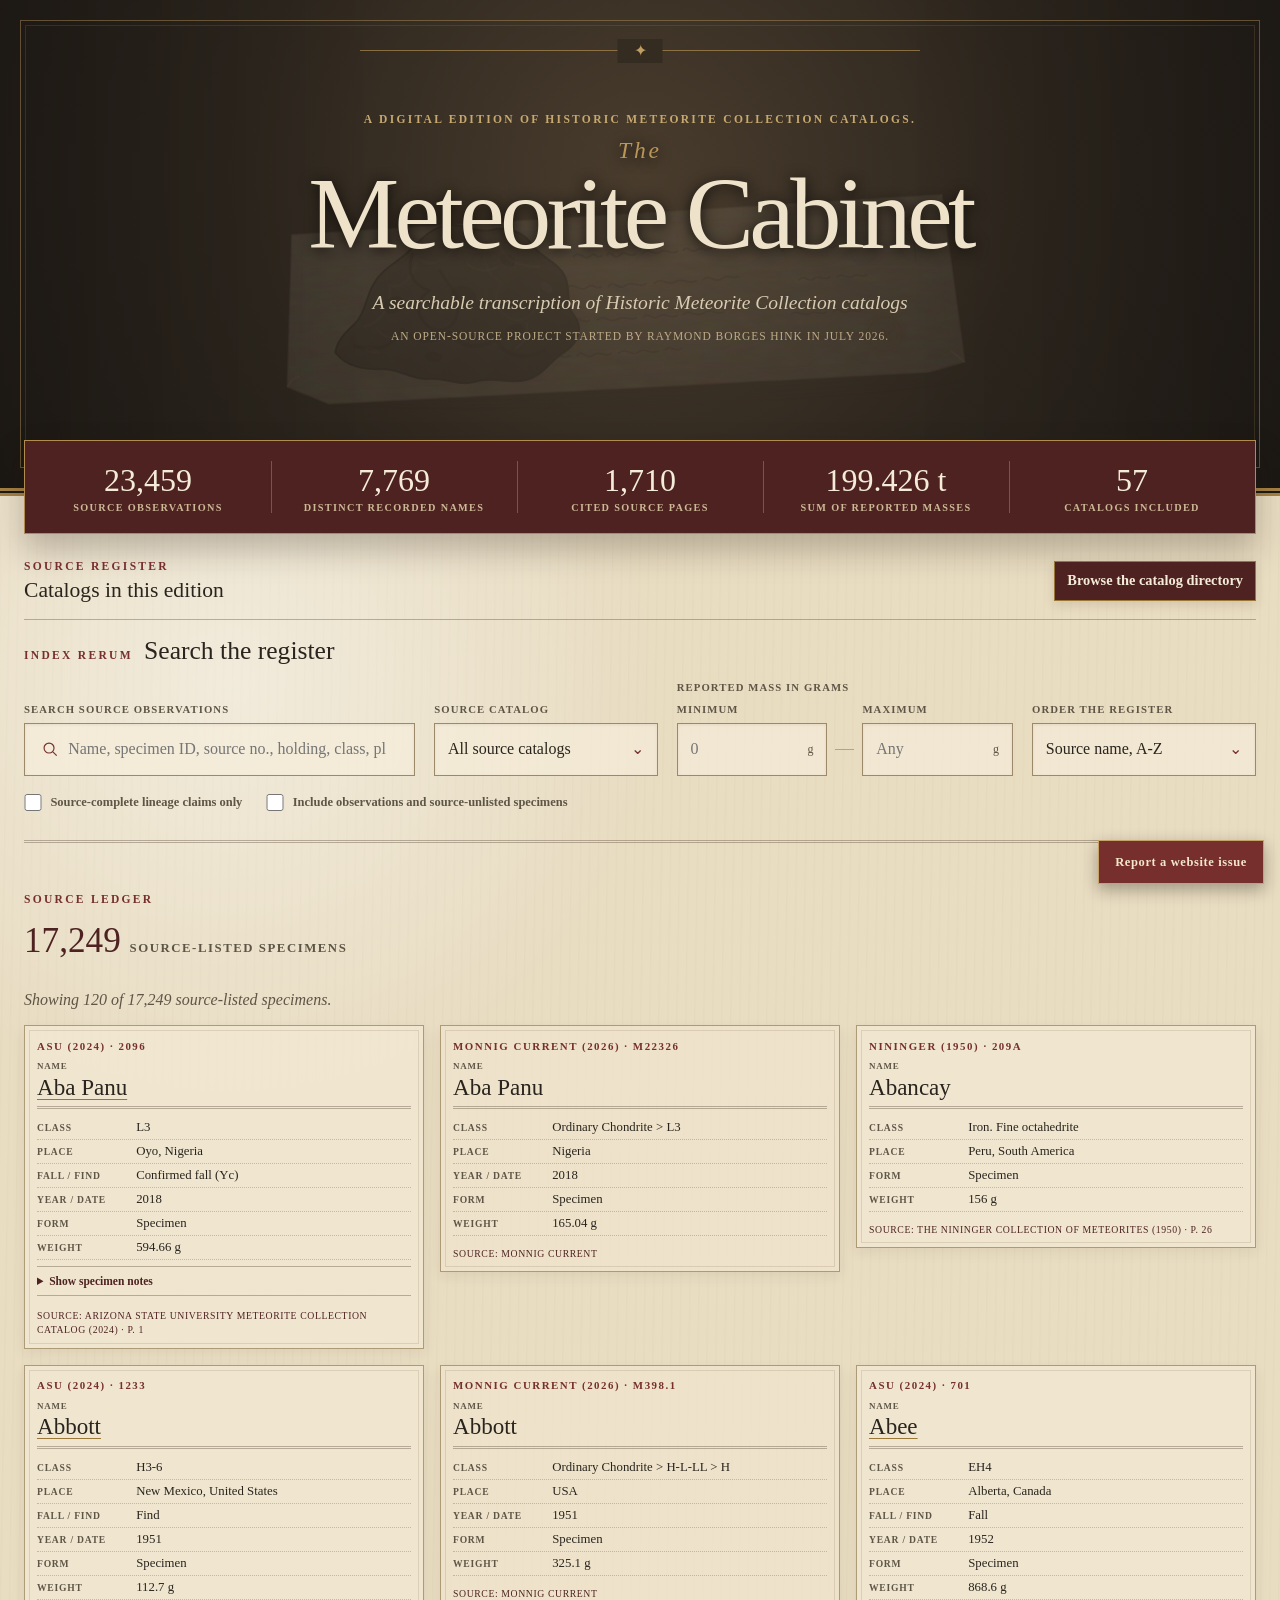
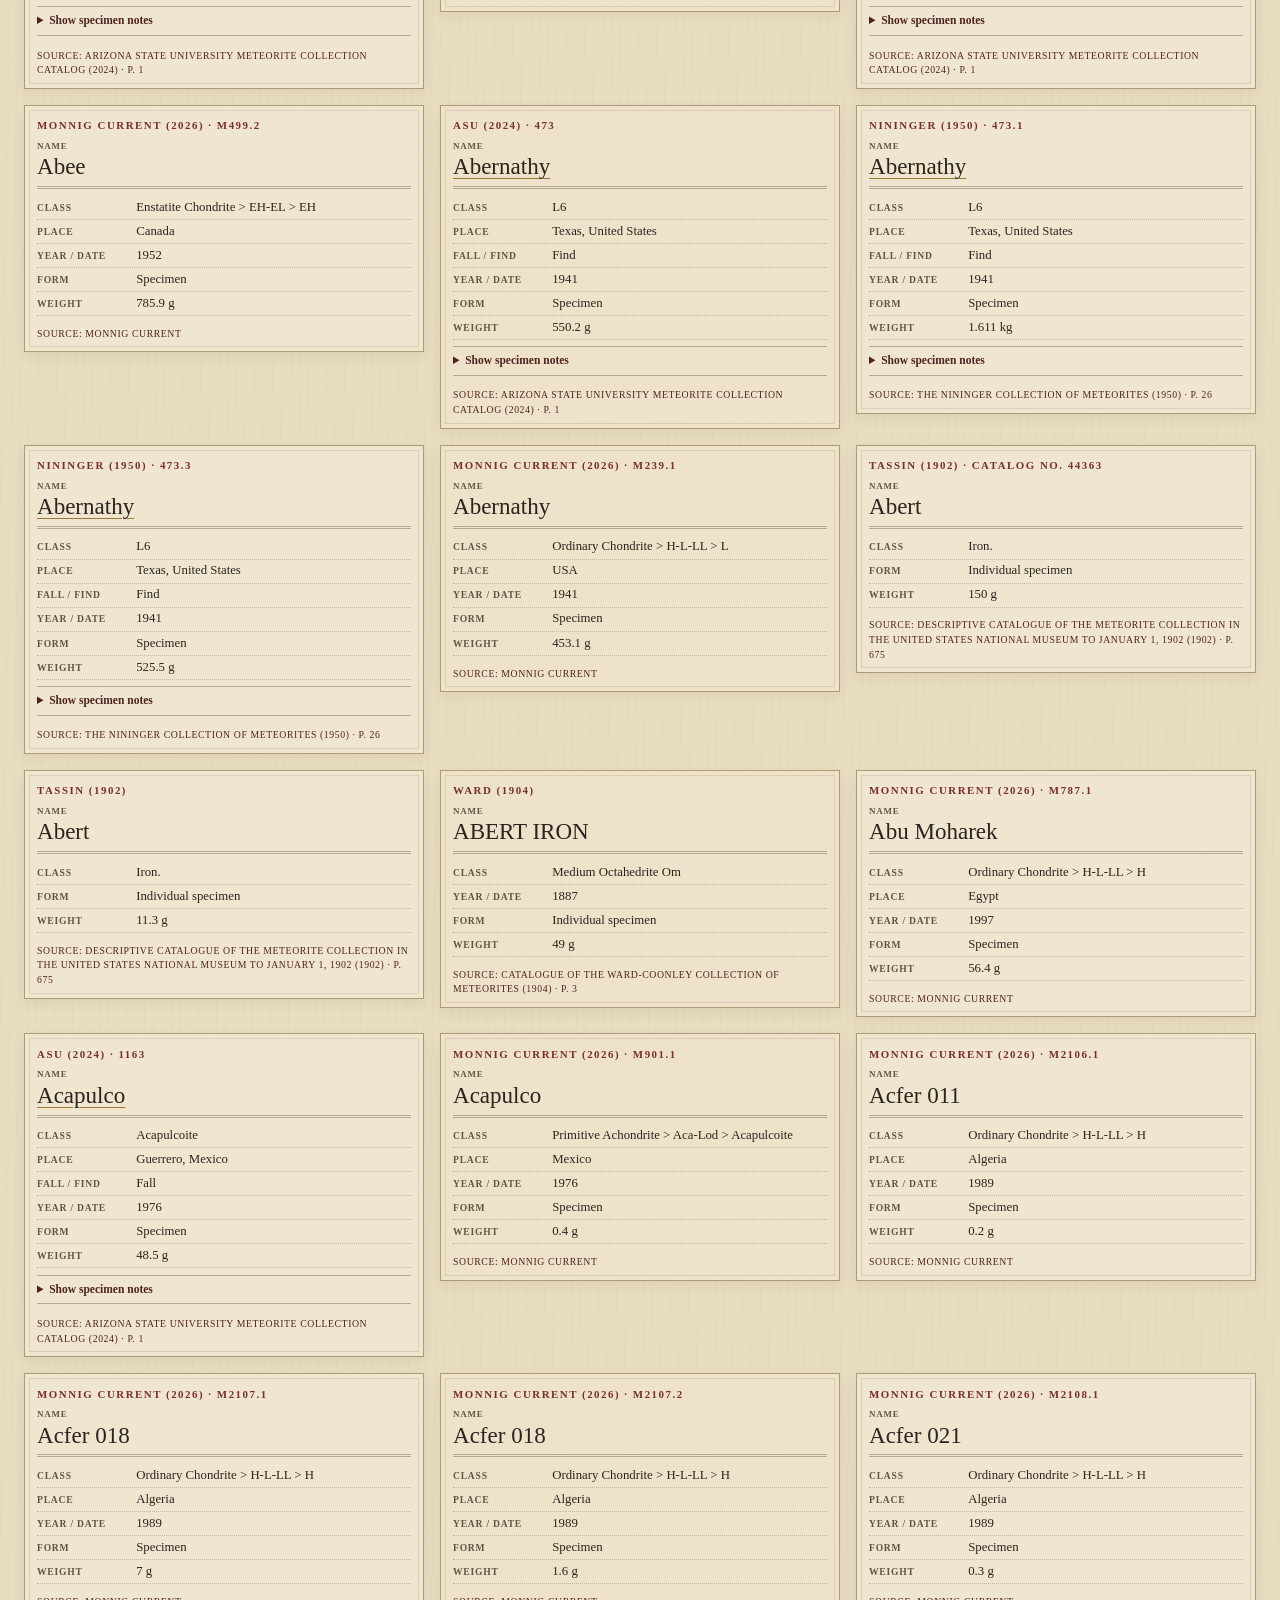
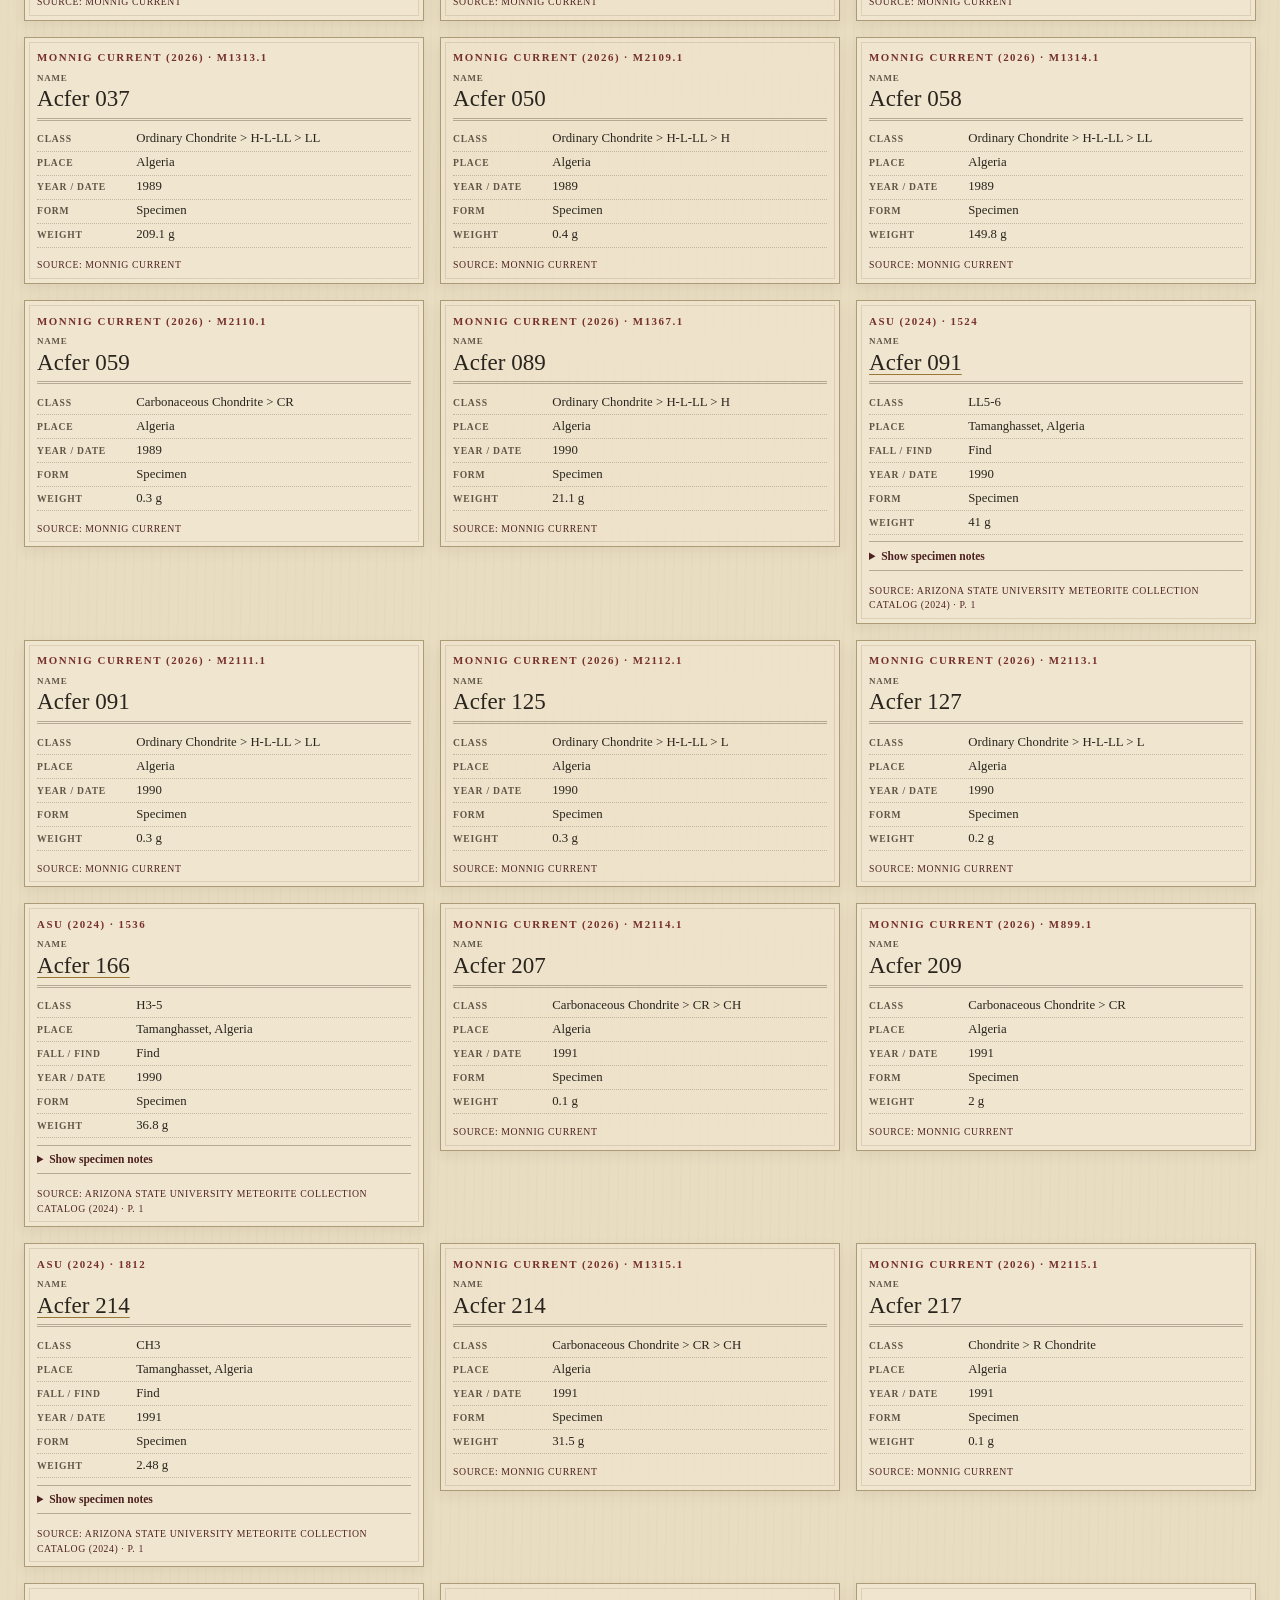
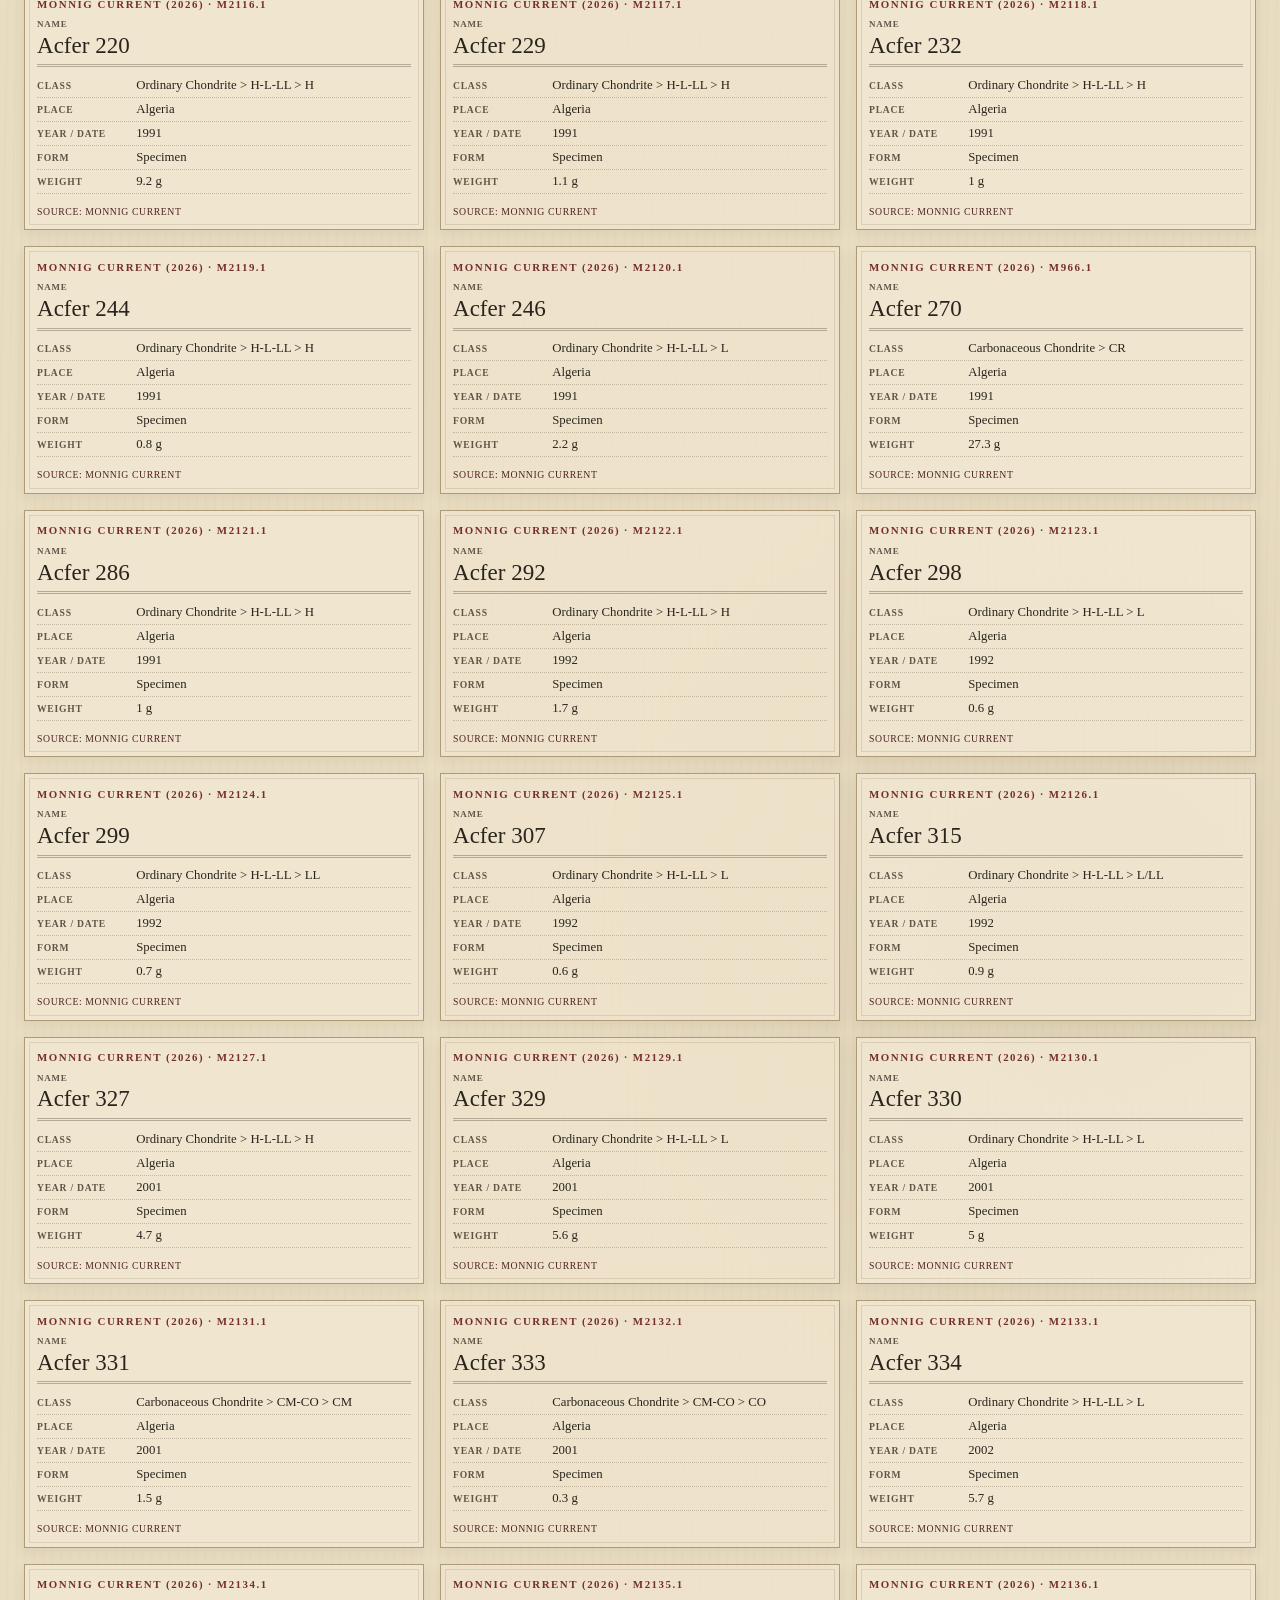
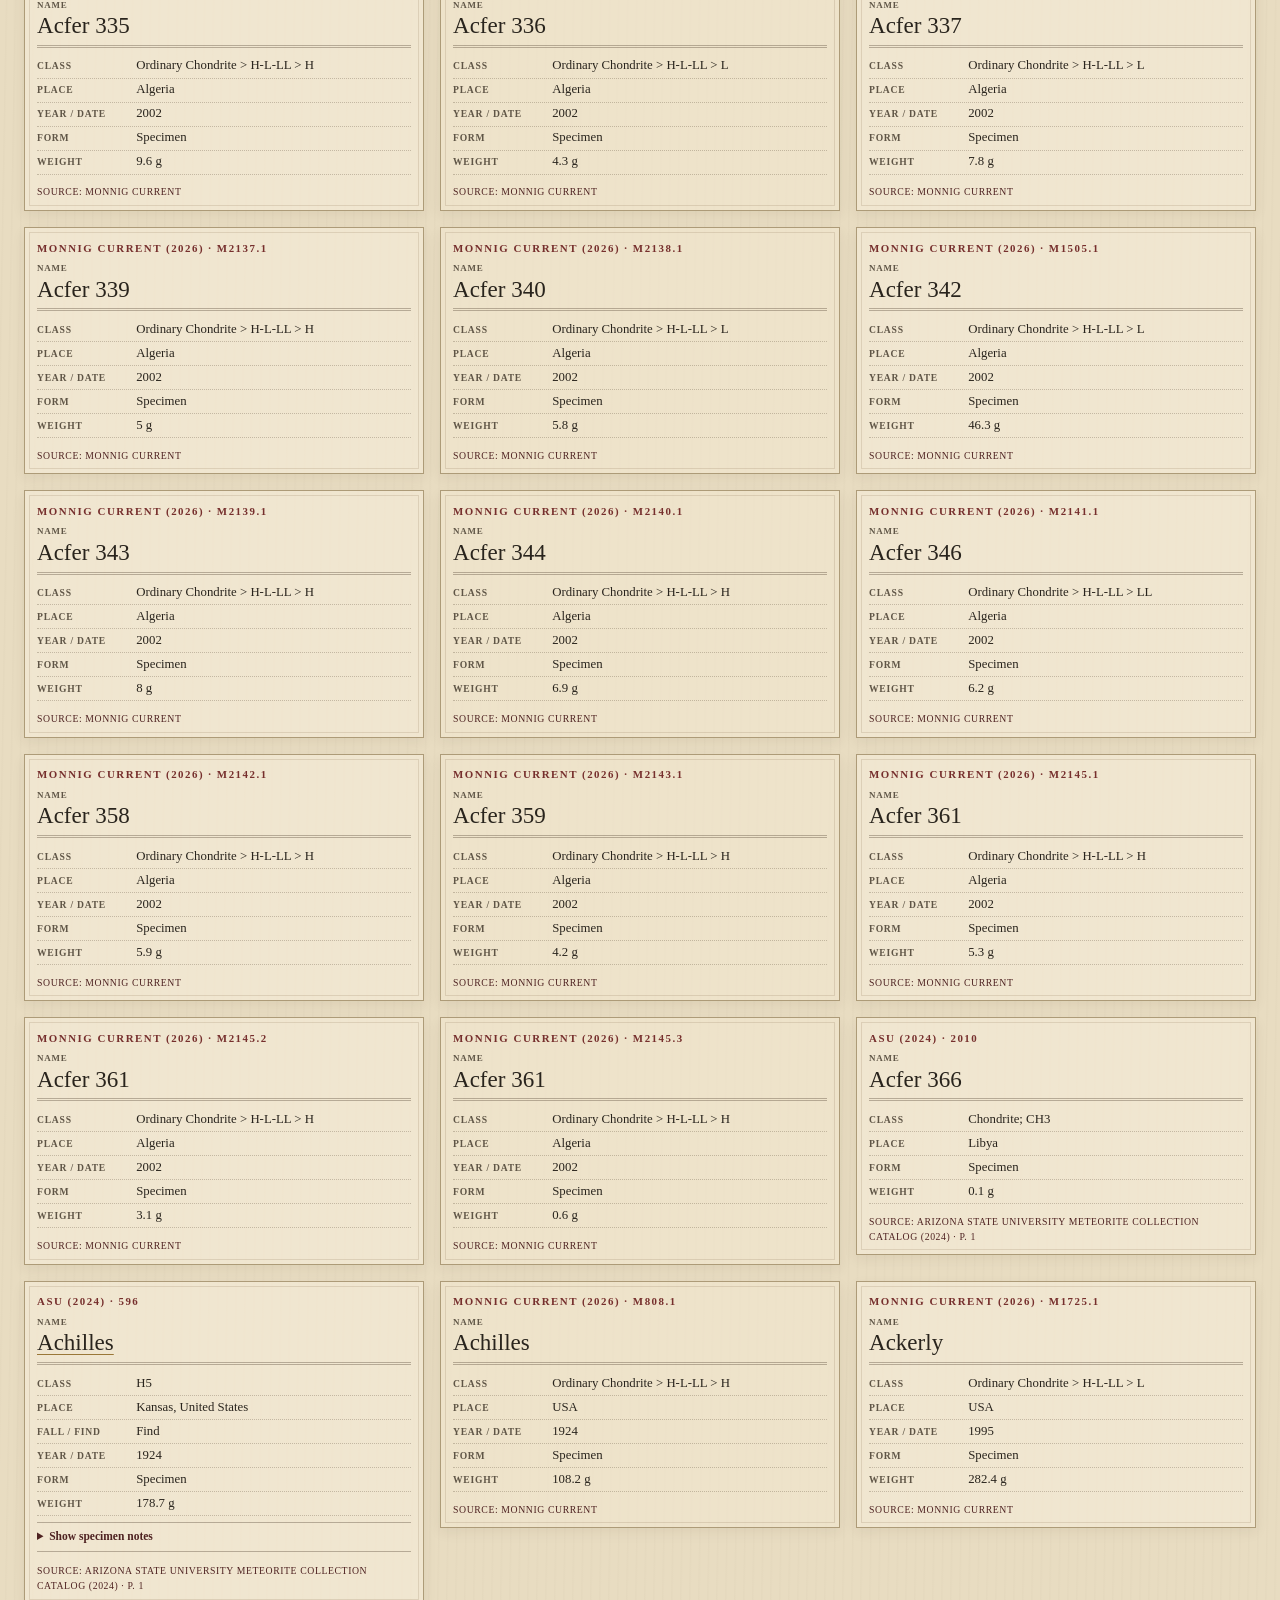
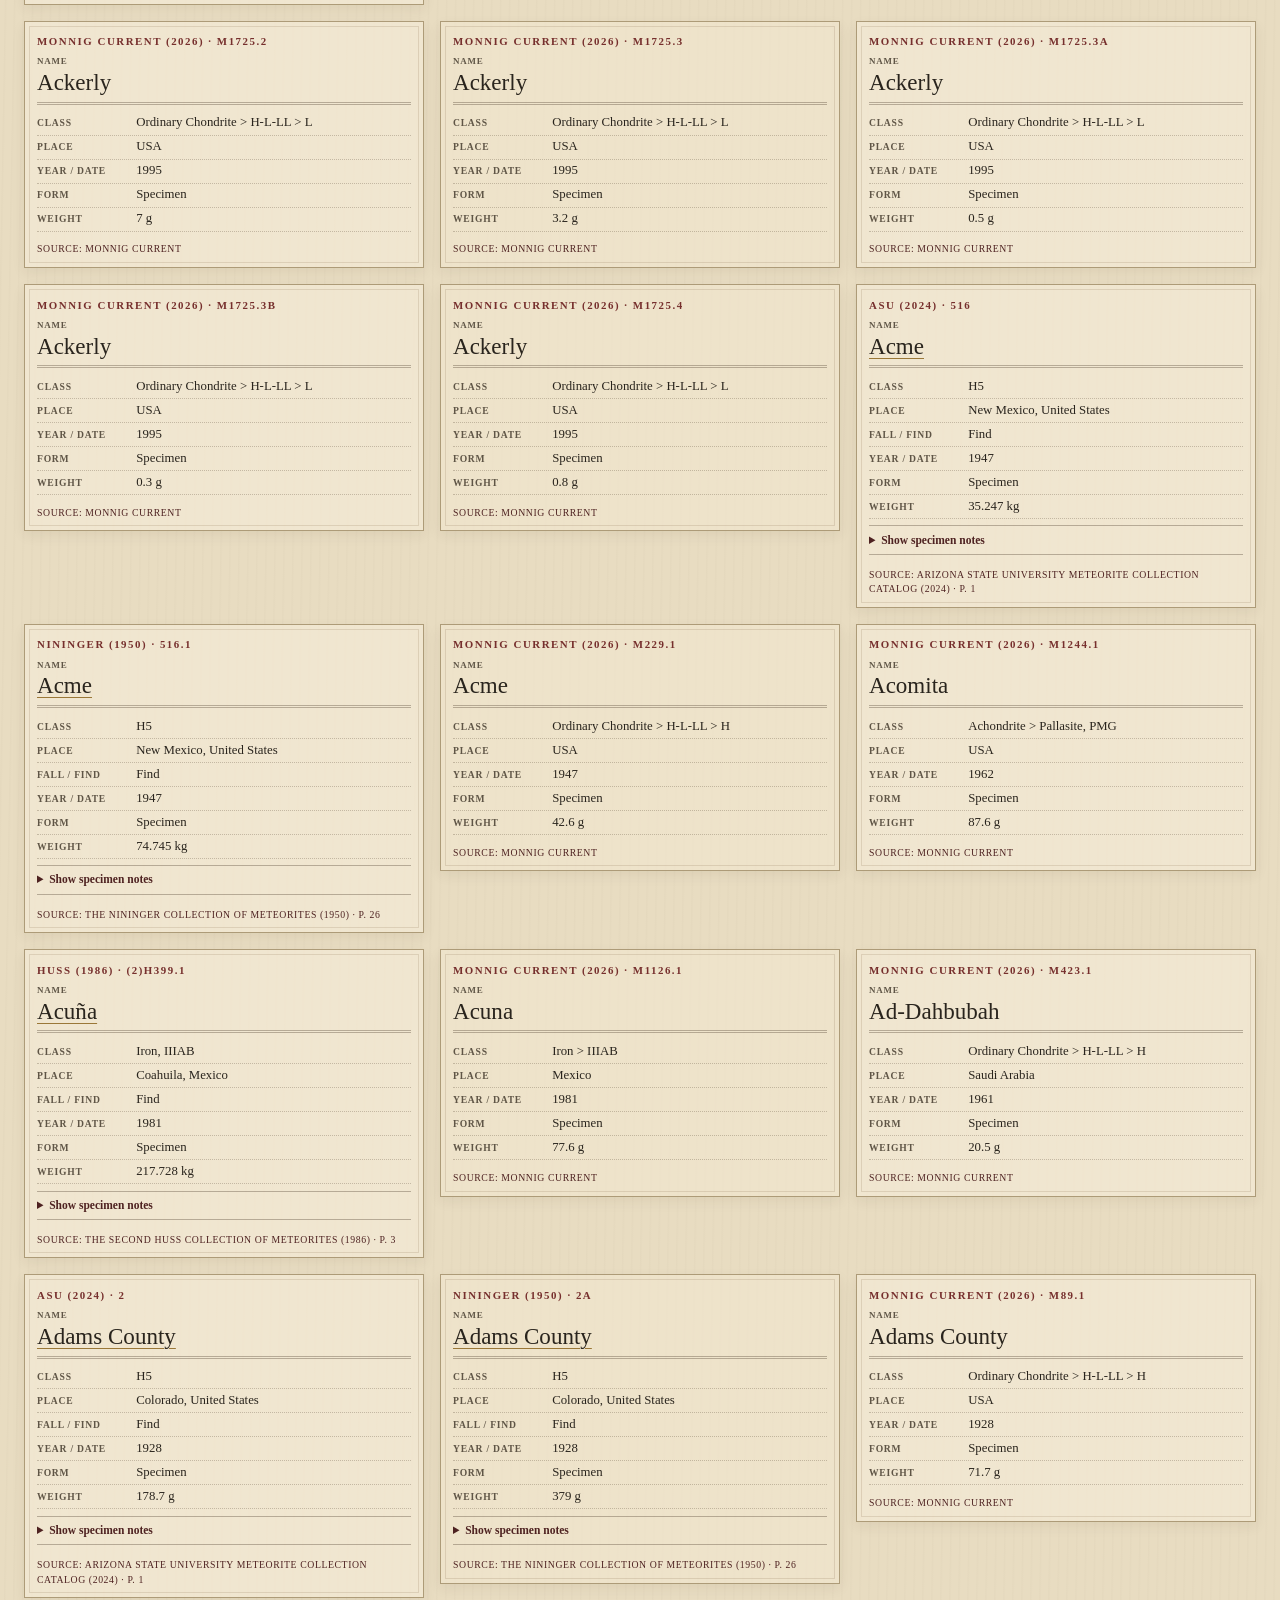
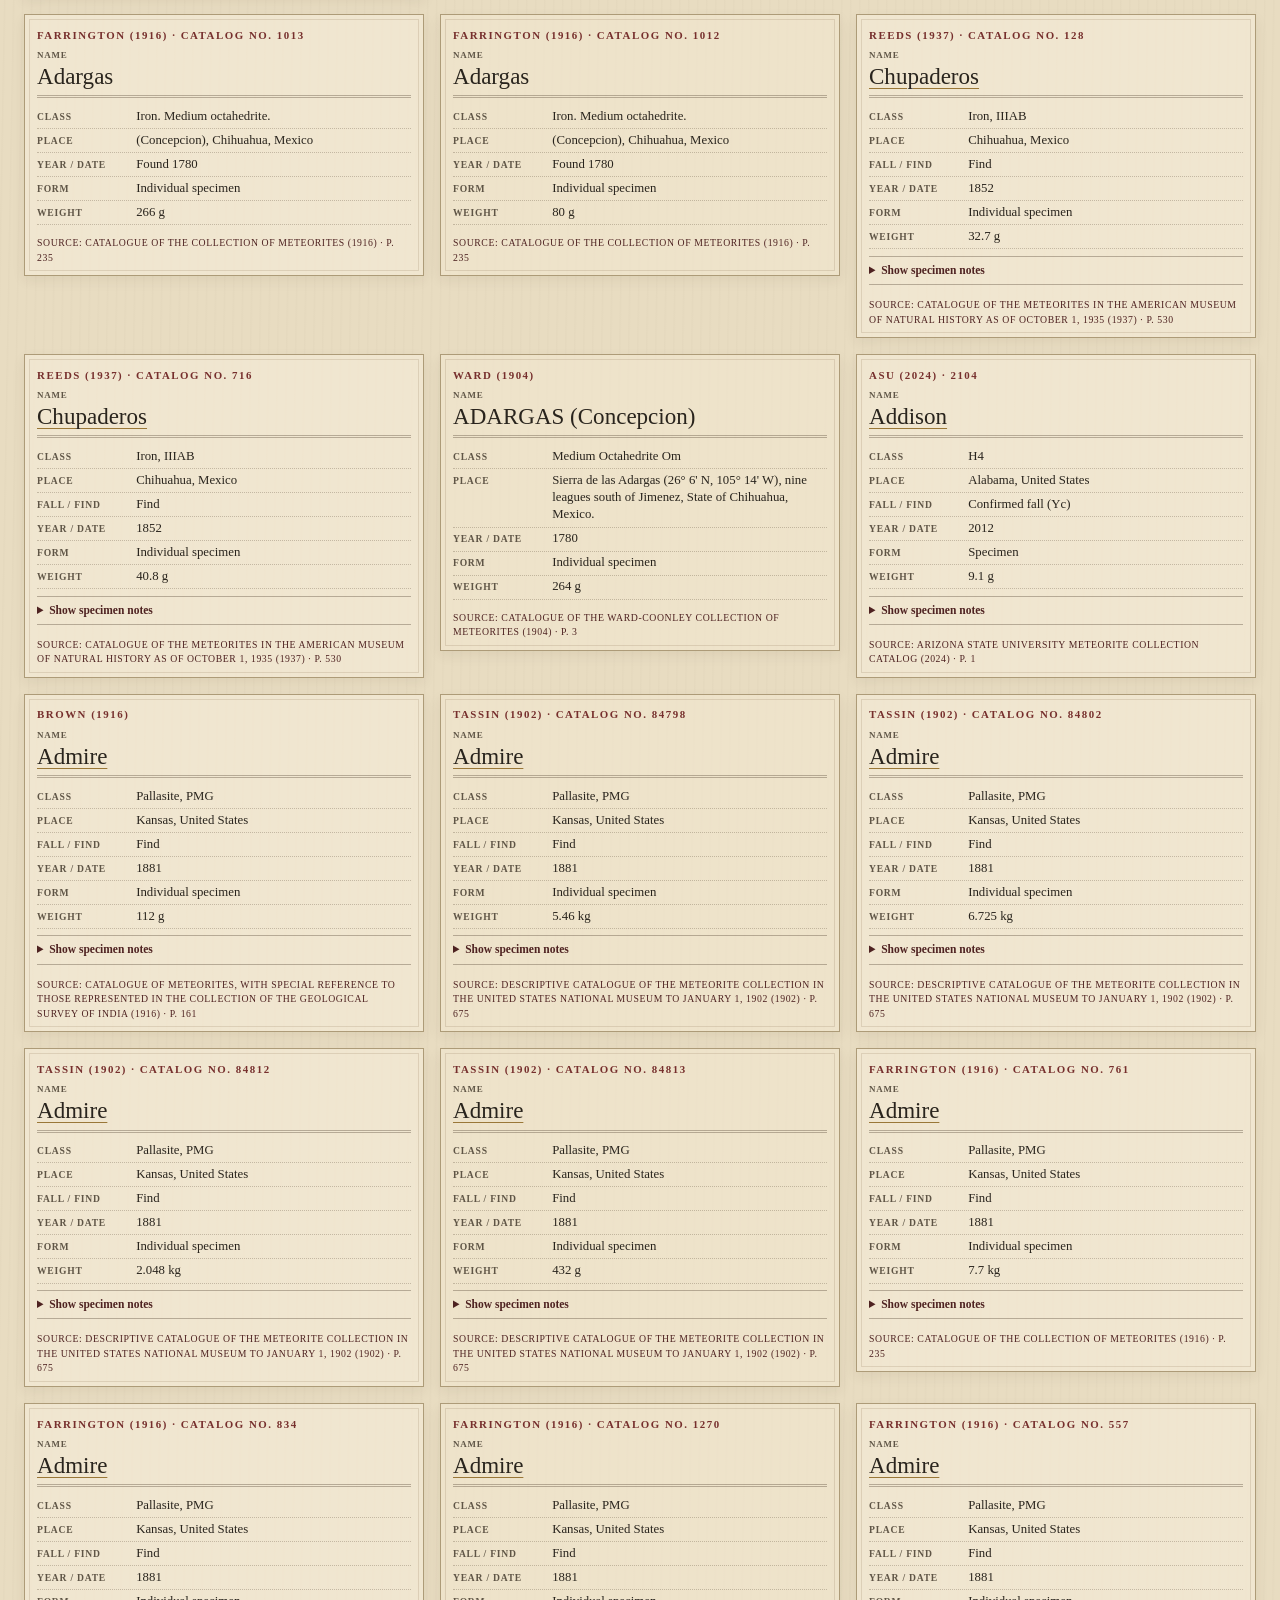
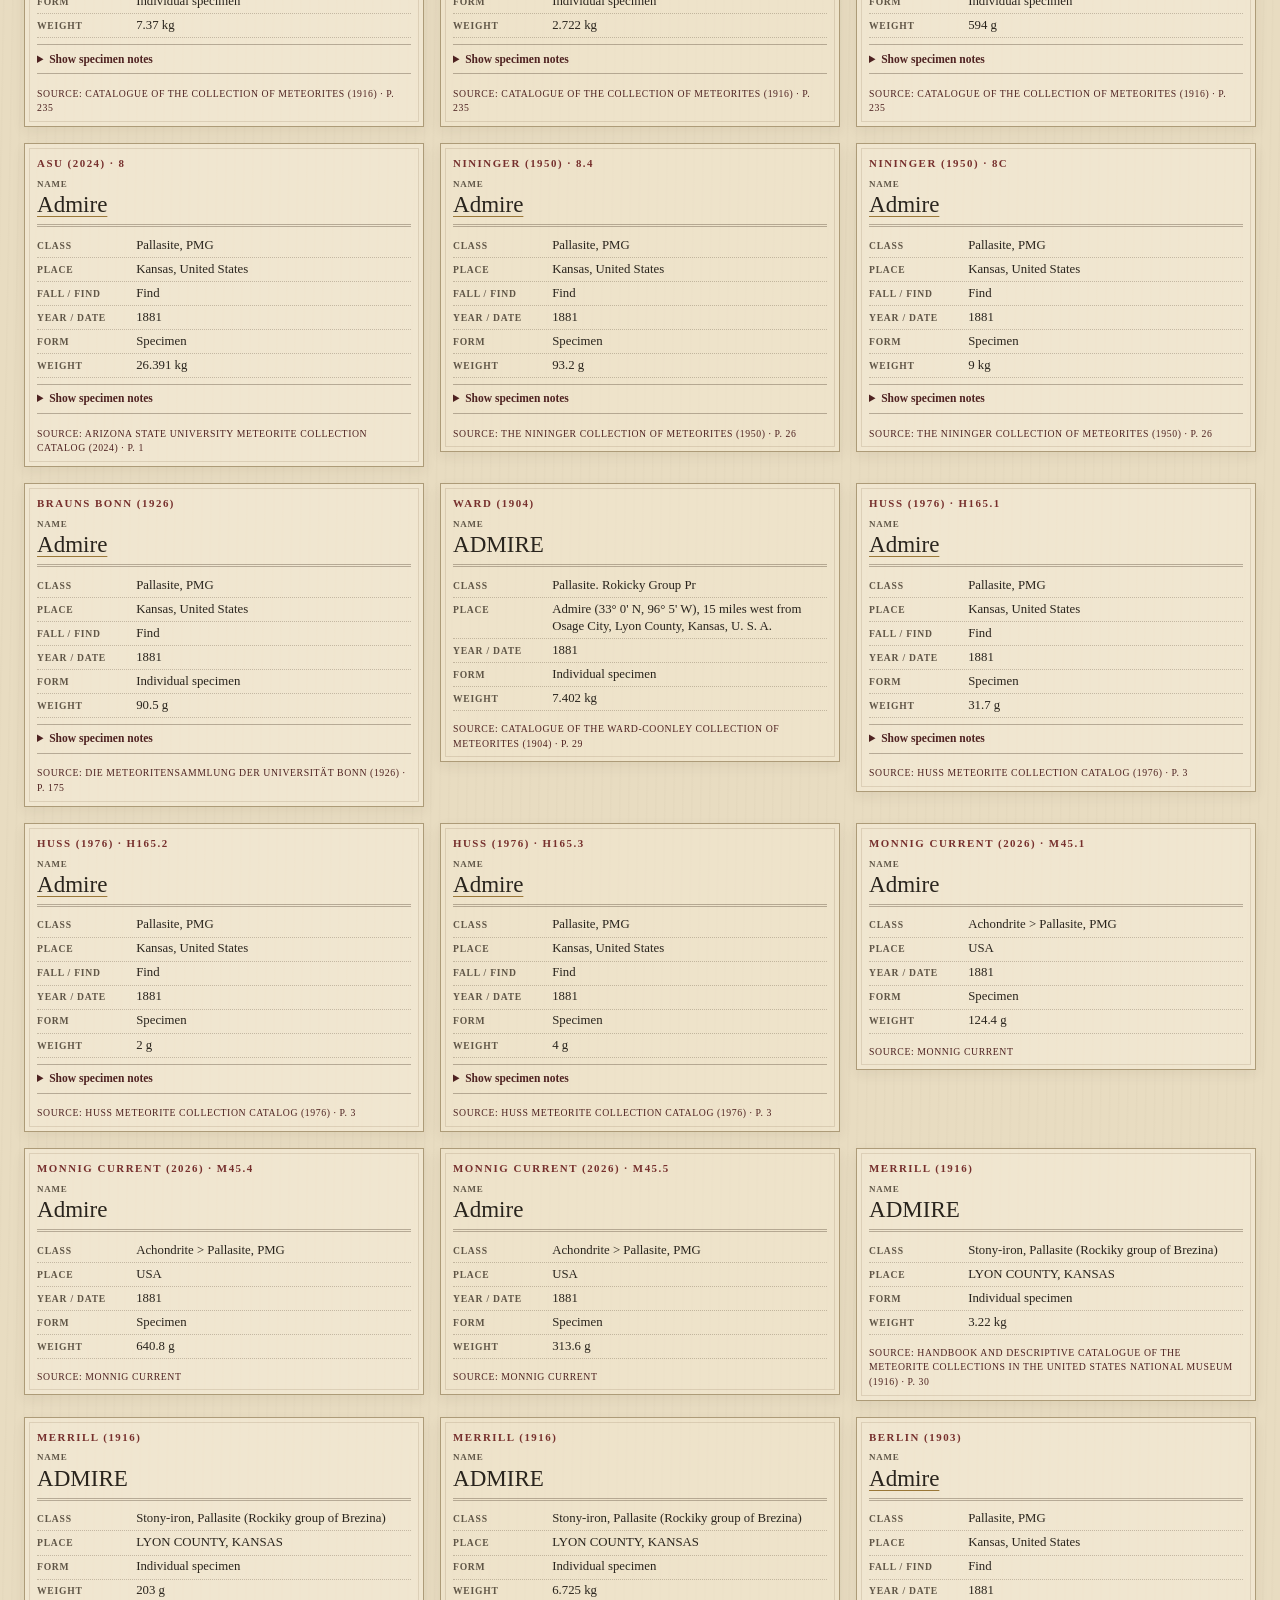
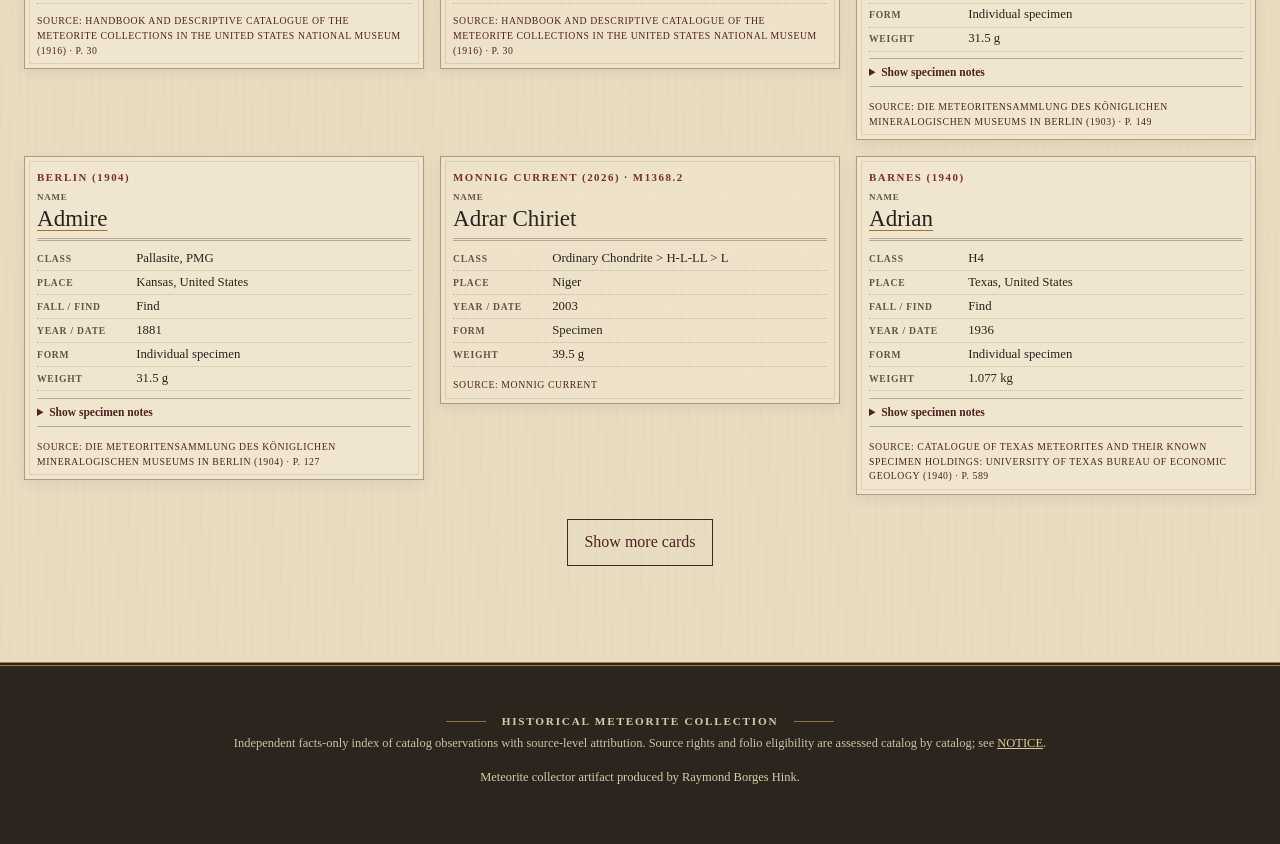
==== commit 0a3f12ab: "Publish Monnig current catalog" ====
--- a/index.html
+++ b/index.html
@@ -8,8 +8,8 @@
   <meta name="theme-color" content="#2d241b">
   <title>The Meteorite Cabinet | Historical Collection Index</title>
   <link rel="icon" href="./favicon.svg" type="image/svg+xml">
-  <link rel="stylesheet" href="./styles.css?v=20260921-specimen-field-contract-1">
-  <script src="./app.js?v=20260921-specimen-field-contract-1" defer></script>
+  <link rel="stylesheet" href="./styles.css?v=20260930-monnig-current-1">
+  <script src="./app.js?v=20260930-monnig-current-1" defer></script>
 </head>
 <body>
   <a class="skip-link" href="#catalog">Skip to catalog</a>
